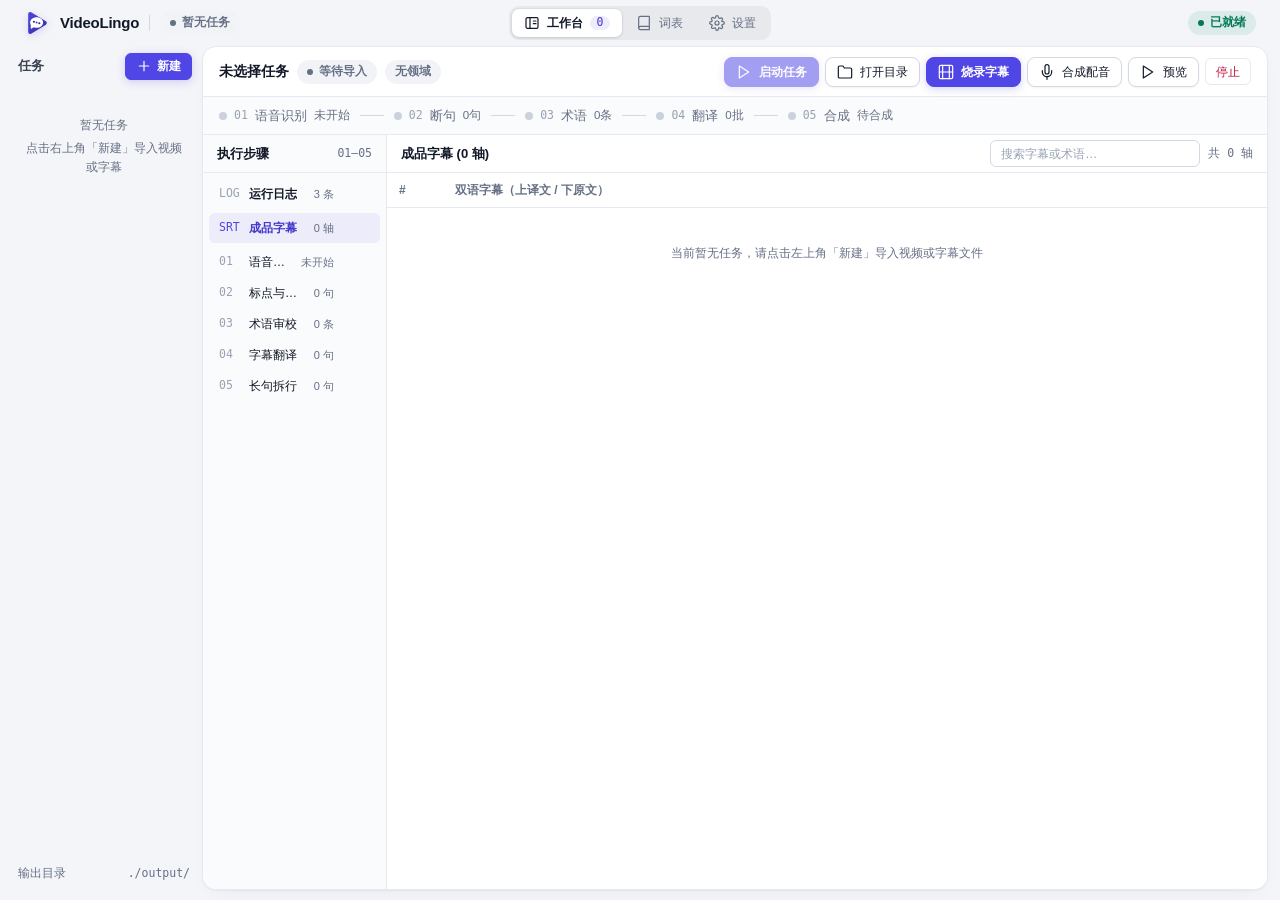
==== core/webui/index.html @ 7ea7d34d "feat(webui,subtitles,asr): simplify review/subtitle workbench, unify SRT pipeline, and set 50m VAD s" ====
<!doctype html>
<html lang="zh-CN" data-theme="light">
<head>
  <meta charset="utf-8">
  <meta name="viewport" content="width=device-width, initial-scale=1">
  <title>VideoLingo — 本地多任务字幕与配音后期工作台</title>
  <link rel="stylesheet" href="./base.css">
  <link rel="stylesheet" href="./workbench.css">
  <link rel="stylesheet" href="./views.css">
</head>
<body>
  <!-- =========================================================
       TOP STUDIO CHROME BAR (42px Edge-to-Edge)
       ========================================================= -->
  <header class="topbar">
    <div class="brand-cluster">
      <svg class="brand-logo" viewBox="0 0 28 28" fill="none" aria-hidden="true">
        <defs>
          <linearGradient id="vl-play-grad" x1="3" y1="3" x2="24" y2="25" gradientUnits="userSpaceOnUse">
            <stop offset="0%" stop-color="#4f46e5"/>
            <stop offset="100%" stop-color="#3730a3"/>
          </linearGradient>
        </defs>
        <!-- Video Play Prism (Repo Brand Silhouette) -->
        <path d="M4.5 5.6C4.5 3.95 6.32 2.94 7.72 3.81L23.58 13.61C24.91 14.43 24.91 16.37 23.58 17.19L7.72 26.99C6.32 27.86 4.5 26.85 4.5 25.2V5.6Z" transform="translate(0 -1.4)" fill="url(#vl-play-grad)"/>
        <!-- Lingo Speech Bubble Overlay -->
        <path d="M13.6 7.8C17.47 7.8 20.6 10.35 20.6 13.5C20.6 16.65 17.47 19.2 13.6 19.2C12.48 19.2 11.42 18.98 10.48 18.59L7.3 20.35V16.12C6.85 15.32 6.6 14.43 6.6 13.5C6.6 10.35 9.73 7.8 13.6 7.8Z" fill="#ffffff"/>
        <!-- Speech Dots -->
        <circle cx="10.7" cy="12.7" r="1.15" fill="#312e81"/>
        <circle cx="13.6" cy="13.5" r="1.15" fill="#4f46e5"/>
        <circle cx="16.5" cy="14.3" r="1.15" fill="#312e81"/>
      </svg>
      <span class="brand-name">VideoLingo</span>
      <span class="brand-divider"></span>
      <span class="status-pill" id="top-runner-badge">
        <span class="status-dot" style="color:var(--text-muted);"></span>
        <span>暂无任务</span>
      </span>
    </div>

    <nav class="segmented-track" aria-label="主工作区切换">
      <button type="button" class="seg-btn active" data-nav="workbench" id="tab-workbench">
        <svg class="icon" viewBox="0 0 24 24"><rect x="3" y="4" width="18" height="16" rx="2"/><path d="M9 4v16M14 9h4M14 13h4"/></svg>
        <span>工作台</span>
        <span class="seg-count" id="nav-task-count">0</span>
      </button>
      <button type="button" class="seg-btn" data-nav="glossary" id="tab-glossary">
        <svg class="icon" viewBox="0 0 24 24"><path d="M4 19.5A2.5 2.5 0 0 1 6.5 17H20"/><path d="M6.5 2H20v20H6.5A2.5 2.5 0 0 1 4 19.5v-15A2.5 2.5 0 0 1 6.5 2z"/></svg>
        <span>词表</span>
      </button>
      <button type="button" class="seg-btn" data-nav="settings" id="tab-settings">
        <svg class="icon" viewBox="0 0 24 24"><circle cx="12" cy="12" r="3"/><path d="M19.4 15a1.65 1.65 0 0 0 .33 1.82l.06.06a2 2 0 1 1-2.83 2.83l-.06-.06a1.65 1.65 0 0 0-1.82-.33 1.65 1.65 0 0 0-1 1.51V21a2 2 0 0 1-4 0v-.09A1.65 1.65 0 0 0 9 19.4a1.65 1.65 0 0 0-1.82.33l-.06-.06a2 2 0 1 1-2.83-2.83l.06-.06a1.65 1.65 0 0 0 .33-1.82 1.65 1.65 0 0 0-1.51-1H3a2 2 0 0 1 0-4h.09A1.65 1.65 0 0 0 4.6 9a1.65 1.65 0 0 0-.33-1.82l-.06-.06a2 2 0 1 1 2.83-2.83l.06.06a1.65 1.65 0 0 0 1.82.33H9a1.65 1.65 0 0 0 1-1.51V3a2 2 0 0 1 4 0v.09a1.65 1.65 0 0 0 1 1.51 1.65 1.65 0 0 0 1.82.33l.06-.06a2 2 0 1 1 2.83 2.83l-.06.06a1.65 1.65 0 0 0-.33 1.82V9a1.65 1.65 0 0 0 1.51 1H21a2 2 0 0 1 0 4h-.09a1.65 1.65 0 0 0-1.51 1z"/></svg>
        <span>设置</span>
      </button>
    </nav>

    <div class="topbar-actions">
      <span class="status-pill completed" id="autosave-indicator">
        <span class="status-dot"></span>
        <span>已就绪</span>
      </span>
    </div>
  </header>

  <!-- =========================================================
       VIEW 1: 任务工作台 (256px Left Rail + Edge-to-Edge Main Dock)
       ========================================================= -->
  <section id="view-workbench" class="studio-shell">

    <!-- 左侧常驻任务队列轨 -->
    <aside class="task-rail" aria-label="任务工作区队列">
      <div class="rail-header">
        <span class="rail-title">任务</span>
        <button type="button" class="primary xs" id="btn-toggle-new-task">
          <svg class="icon" viewBox="0 0 24 24"><path d="M12 5v14M5 12h14"/></svg>
          <span>新建</span>
        </button>
      </div>

      <div class="rail-list" id="task-rail-list"></div>

      <div class="rail-footer">
        <span>输出目录</span>
        <span class="mono">./output/</span>
      </div>
    </aside>

    <!-- 右侧一体化主控台画布 -->
    <div class="studio-main">

      <!-- ROW 1: 任务主命令工具栏 (Identity + Handoff Actions) -->
      <div class="task-command-bar">
        <div class="task-identity">
          <h1 class="task-heading" id="detail-task-title">未选择任务</h1>
          <span class="status-pill" id="detail-task-badge">
            <span class="status-dot"></span>
            <span>等待导入</span>
          </span>
          <span class="status-pill mono" id="detail-domain-pill">无领域</span>
        </div>

        <div class="toolbar-group">
          <button type="button" class="primary" id="btn-start-resume-task" title="启动新任务或从中断/暂停处继续执行">
            <svg class="icon" viewBox="0 0 24 24"><polygon points="5 3 19 12 5 21 5 3"/></svg>
            <span id="btn-start-resume-label">启动任务</span>
          </button>
          <button type="button" id="btn-open-task-dir" title="在访达/资源管理器中打开输出目录">
            <svg class="icon" viewBox="0 0 24 24"><path d="M22 19a2 2 0 0 1-2 2H4a2 2 0 0 1-2-2V5a2 2 0 0 1 2-2h5l2 3h9a2 2 0 0 1 2 2z"/></svg>
            <span>打开目录</span>
          </button>
          <button type="button" class="emerald" id="btn-burn-sub-video" title="压制双语字幕视频 output_sub.mp4">
            <svg class="icon" viewBox="0 0 24 24"><rect x="2" y="2" width="20" height="20" rx="2.18" ry="2.18"/><line x1="7" y1="2" x2="7" y2="22"/><line x1="17" y1="2" x2="17" y2="22"/><line x1="2" y1="12" x2="22" y2="12"/></svg>
            <span>烧录字幕</span>
          </button>
          <button type="button" id="btn-run-dubbing" title="生成配音视频 output_dub.mp4">
            <svg class="icon" viewBox="0 0 24 24"><path d="M12 1a3 3 0 0 0-3 3v8a3 3 0 0 0 6 0V4a3 3 0 0 0-3-3z"/><path d="M19 10v2a7 7 0 0 1-14 0v-2"/><line x1="12" y1="19" x2="12" y2="23"/></svg>
            <span>合成配音</span>
          </button>
          <button type="button" id="btn-preview-video-modal">
            <svg class="icon" viewBox="0 0 24 24"><polygon points="5 3 19 12 5 21 5 3"/></svg>
            <span>预览</span>
          </button>
          <button type="button" class="danger xs" id="btn-stop-task">停止</button>
        </div>
      </div>

      <!-- ROW 2: 五阶段流水线进度指示 -->
      <div class="pipeline-ribbon">
        <div class="pipeline-steps" role="list" aria-label="流水线五阶段进度">
          <div class="pipe-node" id="pill-stage-1" role="listitem">
            <span class="pipe-dot"></span>
            <span class="pipe-num">01</span>
            <span>语音识别</span>
            <span class="pipe-stat" id="pill-badge-1">未开始</span>
          </div>
          <span class="pipe-line" id="pipe-line-1"></span>
          <div class="pipe-node" id="pill-stage-2" role="listitem">
            <span class="pipe-dot"></span>
            <span class="pipe-num">02</span>
            <span>断句</span>
            <span class="pipe-stat" id="pill-badge-2">0句</span>
          </div>
          <span class="pipe-line" id="pipe-line-2"></span>
          <div class="pipe-node" id="pill-stage-3" role="listitem">
            <span class="pipe-dot"></span>
            <span class="pipe-num">03</span>
            <span>术语</span>
            <span class="pipe-stat" id="pill-badge-3">0条</span>
          </div>
          <span class="pipe-line" id="pipe-line-3"></span>
          <div class="pipe-node" id="pill-stage-4" role="listitem">
            <span class="pipe-dot"></span>
            <span class="pipe-num">04</span>
            <span>翻译</span>
            <span class="pipe-stat" id="pill-badge-4">0批</span>
          </div>
          <span class="pipe-line" id="pipe-line-4"></span>
          <div class="pipe-node" id="pill-stage-5" role="listitem">
            <span class="pipe-dot"></span>
            <span class="pipe-num">05</span>
            <span>合成</span>
            <span class="pipe-stat" id="pill-badge-5">待合成</span>
          </div>
        </div>
      </div>

      <!-- CENTER WORKSPACE BODY (常驻左树 + 右侧原地切换画布) -->
      <div class="workspace-body">
        <div class="timeline-split" id="workspace-mode-timeline">

          <!-- 左子栏 (248px): 常驻阶段与批次进度流 (唯一导航) -->
          <aside class="batch-sidebar">
            <div class="subpane-bar">
              <span class="subpane-title">执行步骤</span>
              <span class="field-key" id="batch-count-badge">01–05</span>
            </div>
            <div class="batch-tree" id="batch-tree-list"></div>
          </aside>

          <!-- 右侧详情槽 A: 双语字幕只读结果表 -->
          <div class="subtitle-stage" id="subtitle-detail-pane">
            <div class="subpane-bar">
              <div class="row" style="gap:8px;">
                <span class="subpane-title" id="active-batch-heading">成品字幕 (0 轴)</span>
                <span class="field-key" id="active-batch-tag"></span>
              </div>

              <div class="row" style="gap:8px;">
                <input id="subtitle-stream-search" type="text" placeholder="搜索字幕或术语…" style="inline-size:210px;">
                <span class="field-hint mono" id="stream-row-counter">共 0 轴</span>
                <button type="button" class="primary xs hidden" id="btn-save-utterances-and-continue" title="确认字幕并继续后续流程">继续任务 →</button>
              </div>
            </div>

            <div class="table-scroll">
              <table class="data-grid" aria-label="双语字幕列表">
                <thead id="structured-stream-thead">
                  <tr>
                    <th style="width:56px;">#</th>
                    <th>双语字幕（上译文 / 下原文）</th>
                  </tr>
                </thead>
                <tbody id="structured-stream-tbody"></tbody>
              </table>
            </div>
          </div>

          <!-- 右侧详情槽 B: Step 03 术语提取与消歧面板 (同级右侧切换，不隐藏左侧进度流) -->
          <section class="terms-workbench hidden" id="terms-review-panel">
            <div class="subpane-bar">
              <div class="row" style="gap:10px;">
                <span class="subpane-title">术语审校</span>
                <span class="field-hint mono" id="task-terms-counter">0 条</span>
              </div>
              <div class="row" style="gap:8px;">
                <input id="task-terms-search" type="text" placeholder="搜索术语…" style="inline-size:160px;">
                <button type="button" class="xs" id="btn-add-task-term">+ 新增</button>
                <button type="button" class="xs" id="btn-batch-fix-on">全选修正</button>
                <button type="button" class="xs" id="btn-batch-promote-on">全选入库</button>
                <button type="button" class="xs" id="btn-rerun-term-extract">重新提取</button>
                <button type="button" class="xs" id="btn-save-terms-only">保存</button>
                <button type="button" class="primary xs" id="btn-save-terms-and-continue">继续翻译 →</button>
              </div>
            </div>

            <div class="terms-context-strip">
              <label class="field">
                <span class="field-label">
                  <span>内容摘要</span>
                </span>
                <textarea id="terms-theme-input" rows="2" placeholder="提取术语后自动生成内容摘要，也可手动补充背景说明…"></textarea>
              </label>
            </div>

            <div class="table-scroll">
              <table class="data-grid" aria-label="任务专业术语审校表">
                <thead>
                  <tr>
                    <th style="width:18%;">原文</th>
                    <th style="width:16%;">译名</th>
                    <th style="width:34%;">术语别名</th>
                    <th style="width:22%;">备注</th>
                    <th style="width:108px; text-align:right;">操作</th>
                  </tr>
                </thead>
                <tbody id="task-terms-tbody"></tbody>
              </table>
            </div>
          </section>

          <!-- 右侧详情槽 C: 运行日志面板 (log/runtime.log，执行步骤第一个显示) -->
          <section class="console-dock hidden" id="console-dock">
            <div class="console-bar" id="console-bar-toggle-area">
              <div class="console-bar-left">
                <span class="subpane-title">
                  <svg class="icon" viewBox="0 0 24 24"><polyline points="4 17 10 11 4 5"/><line x1="12" y1="19" x2="20" y2="19"/></svg>
                  <span>运行日志</span>
                </span>
                <span class="field-key">runtime.log</span>
                <span class="console-preview" id="console-latest-preview">等待任务运行…</span>
              </div>
              <div class="row" style="gap:6px; flex-shrink:0;">
                <button type="button" class="xs" id="btn-filter-warn-log">仅看告警 (0)</button>
                <button type="button" class="xs" id="btn-copy-log">复制</button>
                <button type="button" class="ghost xs hidden" id="btn-toggle-console">收起</button>
              </div>
            </div>
            <div class="terminal-box" id="global-log-console"></div>
          </section>

          </div>
        </div>
      </div>

      <!-- 右侧详情槽 C: 运行日志面板 (与字幕/术语面板同级切换，执行步骤第一个显示) -->
    </div>
  </section>

  <!-- 新建任务弹窗 -->
  <dialog id="new-task-dialog" class="nt-dialog" closedby="any" aria-labelledby="new-task-modal-title">
    <header class="nt-head">
      <h2 class="nt-title" id="new-task-modal-title">新建任务</h2>
      <button type="button" class="ghost nt-close" id="btn-close-intake" title="关闭 (Esc)" aria-label="关闭">
        <svg class="icon" viewBox="0 0 24 24"><line x1="18" y1="6" x2="6" y2="18"/><line x1="6" y1="6" x2="18" y2="18"/></svg>
      </button>
    </header>

    <div class="nt-body">
      <section class="nt-field">
        <div class="nt-label-row">
          <label class="nt-label" for="input-source-path">媒体来源</label>
          <span class="nt-aside">可直接拖入文件</span>
        </div>
        <div class="nt-drop" id="upload-dropzone">
          <svg class="icon nt-drop-icon" viewBox="0 0 24 24"><path d="M21 15v4a2 2 0 0 1-2 2H5a2 2 0 0 1-2-2v-4"/><polyline points="17 8 12 3 7 8"/><line x1="12" y1="3" x2="12" y2="15"/></svg>
          <input id="input-source-path" type="text" autofocus value="" placeholder="粘贴本地路径或 YouTube 链接">
          <button type="button" class="nt-browse" id="btn-pick-local">浏览…</button>
        </div>
        <div class="nt-affix">
          <label class="nt-affix-label" for="input-sub-path">原文字幕</label>
          <input id="input-sub-path" type="text" placeholder="可选，已有 .srt 可跳过语音识别">
        </div>
      </section>

      <div class="nt-row-split">
        <section class="nt-field">
          <span class="nt-label">语言</span>
          <div class="nt-lang">
            <div class="nt-dropdown" id="nt-src-lang-dropdown">
              <input type="hidden" id="task-src-lang" value="en">
              <button type="button" class="nt-select-trigger" aria-haspopup="listbox" aria-expanded="false" aria-label="源语言">
                <span class="nt-select-value" id="nt-src-lang-label">English</span>
                <svg class="icon nt-select-chevron" viewBox="0 0 24 24" aria-hidden="true"><polyline points="6 9 12 15 18 9"/></svg>
              </button>
              <div class="nt-menu" role="listbox" aria-label="源语言">
                <div class="nt-menu-list">
                  <button type="button" class="nt-menu-item" role="option" data-value="auto" data-label="自动检测">
                    <span class="nt-item-main">自动检测</span>
                    <span class="nt-item-sub mono">auto</span>
                  </button>
                  <button type="button" class="nt-menu-item active" role="option" aria-selected="true" data-value="en" data-label="English">
                    <span class="nt-item-main">English</span>
                    <span class="nt-item-sub mono">en</span>
                  </button>
                  <button type="button" class="nt-menu-item" role="option" data-value="zh" data-label="简体中文">
                    <span class="nt-item-main">简体中文</span>
                    <span class="nt-item-sub mono">zh</span>
                  </button>
                  <button type="button" class="nt-menu-item" role="option" data-value="yue" data-label="粵語">
                    <span class="nt-item-main">粵語</span>
                    <span class="nt-item-sub mono">yue</span>
                  </button>
                  <button type="button" class="nt-menu-item" role="option" data-value="ja" data-label="日本語">
                    <span class="nt-item-main">日本語</span>
                    <span class="nt-item-sub mono">ja</span>
                  </button>
                  <button type="button" class="nt-menu-item" role="option" data-value="ko" data-label="한국어">
                    <span class="nt-item-main">한국어</span>
                    <span class="nt-item-sub mono">ko</span>
                  </button>
                  <button type="button" class="nt-menu-item" role="option" data-value="es" data-label="Español">
                    <span class="nt-item-main">Español</span>
                    <span class="nt-item-sub mono">es</span>
                  </button>
                  <button type="button" class="nt-menu-item" role="option" data-value="fr" data-label="Français">
                    <span class="nt-item-main">Français</span>
                    <span class="nt-item-sub mono">fr</span>
                  </button>
                  <button type="button" class="nt-menu-item" role="option" data-value="de" data-label="Deutsch">
                    <span class="nt-item-main">Deutsch</span>
                    <span class="nt-item-sub mono">de</span>
                  </button>
                  <button type="button" class="nt-menu-item" role="option" data-value="ru" data-label="Русский">
                    <span class="nt-item-main">Русский</span>
                    <span class="nt-item-sub mono">ru</span>
                  </button>
                </div>
              </div>
            </div>
            <svg class="icon nt-lang-arrow" viewBox="0 0 24 24" aria-hidden="true"><line x1="5" y1="12" x2="19" y2="12"/><polyline points="13 6 19 12 13 18"/></svg>
            <input id="task-tgt-lang" type="text" value="简体中文" placeholder="目标语言" aria-label="目标语言">
          </div>
        </section>

        <section class="nt-field">
          <div class="nt-label-row">
            <span class="nt-label">领域词表</span>
            <button type="button" class="nt-link" id="btn-open-glossary-center">管理词表 ↗</button>
          </div>
          <div class="nt-dropdown" id="nt-domain-dropdown">
            <input type="hidden" id="task-domain" value="destiny2">
            <button type="button" class="nt-select-trigger" aria-haspopup="listbox" aria-expanded="false" aria-label="领域词表">
              <span class="nt-select-value">
                <span class="mono" id="nt-domain-slug">destiny2</span>
                <span class="nt-select-badge" id="nt-domain-sub">命运2</span>
              </span>
              <svg class="icon nt-select-chevron" viewBox="0 0 24 24" aria-hidden="true"><polyline points="6 9 12 15 18 9"/></svg>
            </button>
            <div class="nt-menu" role="listbox" aria-label="领域词表">
              <div class="nt-menu-list" id="nt-domain-menu-list">
                <button type="button" class="nt-menu-item active" role="option" aria-selected="true" data-value="destiny2" data-sub="0 词">
                  <span class="nt-item-main mono">destiny2</span>
                  <span class="nt-item-sub">0 词</span>
                </button>
                <div class="nt-menu-sep" role="separator"></div>
                <button type="button" class="nt-menu-item" role="option" aria-selected="false" data-value="" data-sub="通用">
                  <span class="nt-item-main">不挂载词表</span>
                  <span class="nt-item-sub">通用</span>
                </button>
              </div>
            </div>
          </div>
        </section>
      </div>

      <section class="nt-field">
        <span class="nt-label">产出</span>
        <div class="nt-options" role="radiogroup" aria-label="产出范围">
          <label class="nt-option">
            <input type="radio" name="task-scope" value="subtitles" checked>
            <span class="nt-option-title">双语字幕</span>
            <span class="nt-option-desc">识别并翻译，输出 SRT 后停下</span>
          </label>
          <label class="nt-option">
            <input type="radio" name="task-scope" value="all">
            <span class="nt-option-title">完整成片</span>
            <span class="nt-option-desc">字幕、烧录与配音一次完成</span>
          </label>
          <label class="nt-option">
            <input type="radio" name="task-scope" value="transcribe">
            <span class="nt-option-title">仅原文字幕</span>
            <span class="nt-option-desc">只做语音识别与断句</span>
          </label>
          <label class="nt-option">
            <input type="radio" name="task-scope" value="dubbing">
            <span class="nt-option-title">仅配音</span>
            <span class="nt-option-desc">用已校对的译文 SRT 合成配音</span>
          </label>
        </div>
      </section>
    </div>

    <footer class="nt-foot">
      <label class="switch-label nt-toggle">
        <input type="checkbox" class="switch" id="task-pause-terms-chk" checked>
        <span>翻译前暂停，审校术语</span>
      </label>
      <div class="nt-actions">
        <button type="button" class="ghost nt-btn" id="btn-cancel-intake">取消</button>
        <button type="button" class="primary nt-btn" id="btn-create-task">创建任务</button>
      </div>
    </footer>
  </dialog>

  <!-- =========================================================
       VIEW 2: 领域词表中心 (Edge-to-Edge Split Studio Shell)
       ========================================================= -->
  <section id="view-glossary" class="glossary-shell hidden">

    <!-- 左栏：领域目录列表与新建/删除 -->
    <aside class="task-rail" aria-label="领域词表">
      <div class="rail-header">
        <span class="rail-title">领域词表</span>
      </div>

      <div class="rail-list" id="domain-list-box"></div>

      <div style="padding:12px 4px 8px; display:flex; flex-direction:column; gap:12px;">
        <label class="field">
          <span class="field-label"><span>新建领域</span></span>
          <input id="new-domain-input" type="text" class="mono" placeholder="例如：poe2 或 unreal5">
        </label>
        <div class="row" style="justify-content:space-between;">
          <button type="button" class="primary xs" id="btn-create-domain">+ 新建</button>
          <button type="button" class="danger xs" id="btn-delete-domain">删除</button>
        </div>
      </div>
    </aside>

    <!-- 右栏上下分栏：上 terms.csv 自定义表 + 下 dict.json 权威大词典检索 -->
    <div class="glossary-main">

      <!-- 上半屏：自定义术语表 terms.csv -->
      <section class="glossary-pane">
        <div class="subpane-bar">
          <div class="row">
            <strong id="glossary-active-title" style="font-size:var(--fs-sm); font-weight:600;">未选择领域 · 自定义术语</strong>
            <span class="field-key">terms.csv</span>
          </div>
          <div class="row">
            <input id="glossary-csv-search" type="text" placeholder="搜索术语…" style="inline-size:200px;">
            <button type="button" class="xs" id="btn-import-glossary">导入</button>
            <button type="button" class="xs" id="btn-add-domain-term">+ 新增</button>
            <button type="button" class="primary xs" id="btn-save-domain-csv">保存</button>
          </div>
        </div>

        <div class="table-scroll">
          <table class="data-grid">
            <thead>
              <tr>
                <th style="width:16%;">原文</th>
                <th style="width:15%;">译名</th>
                <th style="width:32%;">术语别名</th>
                <th style="width:27%;">备注</th>
                <th style="width:10%;">操作</th>
              </tr>
            </thead>
            <tbody id="domain-csv-tbody"></tbody>
          </table>
        </div>
      </section>

      <!-- 下半屏：权威大词典 dict.json 实时检索与一键转入 -->
      <section class="glossary-pane" style="border-block-end:none;">
        <div class="subpane-bar">
          <div class="row">
            <strong style="font-size:var(--fs-sm); font-weight:600;">内置词典</strong>
            <span class="field-key">dict.json</span>
            <span class="status-pill" id="dict-count-pill">
              <span class="status-dot"></span>
              <span>未挂载词典</span>
            </span>
          </div>
          <div class="row">
            <input id="dict-search-input" type="text" value="" placeholder="搜索词典…" style="inline-size:240px;">
            <button type="button" class="xs" id="btn-import-dict">导入词典</button>
          </div>
        </div>

        <div class="table-scroll">
          <table class="data-grid">
            <thead>
              <tr>
                <th style="width:32%;">原文</th>
                <th style="width:42%;">译名</th>
                <th style="width:26%;">操作</th>
              </tr>
            </thead>
            <tbody id="dict-search-tbody"></tbody>
          </table>
        </div>
      </section>

    </div>
  </section>

  <!-- =========================================================
       VIEW 3: 全局设置 (Left Category Rail + Flush Config Sections)
       ========================================================= -->
  <section id="view-settings" class="settings-shell hidden">

    <!-- 左侧配置分类快速定位栏 -->
    <aside class="settings-nav" aria-label="设置分类导航">
      <div class="rail-header">
        <span class="rail-title">设置</span>
      </div>
      <a href="#cfg-sec-llm" class="settings-nav-item active">
        <span>翻译模型</span>
      </a>
      <a href="#cfg-sec-asr" class="settings-nav-item">
        <span>语音识别</span>
      </a>
      <a href="#cfg-sec-ass" class="settings-nav-item">
        <span>字幕样式</span>
      </a>
      <a href="#cfg-sec-tts" class="settings-nav-item">
        <span>配音合成</span>
      </a>
      <a href="#cfg-sec-ytb" class="settings-nav-item">
        <span>下载与存储</span>
      </a>
      <div style="padding:12px 4px 8px; margin-block-start:auto;">
        <button type="button" class="danger xs" id="btn-reset-default-config" style="inline-size:100%;">恢复默认设置</button>
      </div>
    </aside>

    <!-- 右侧全量平铺配置画布 -->
    <div class="settings-canvas">

      <!-- SECTION 1: LLM 与翻译批处理参数 -->
      <section class="cfg-section" id="cfg-sec-llm">
        <div class="cfg-bar">
          <div class="cfg-title">
            <span>翻译模型</span>
          </div>
          <div class="row">
            <button type="button" class="xs" id="btn-fetch-models">获取模型列表</button>
            <button type="button" class="primary xs" id="btn-check-llm">测试连接</button>
            <span class="status-pill" id="llm-check-status">
              <span class="status-dot"></span>
              <span>未测试</span>
            </span>
          </div>
        </div>

        <div class="cfg-body">
          <div class="grid-4">
            <label class="field">
              <span class="field-label"><span>API Key</span><span class="field-key">api.key</span></span>
              <input type="password" class="mono" value="" placeholder="输入 API Key" data-cfg="api.key">
            </label>
            <label class="field">
              <span class="field-label"><span>接口地址</span><span class="field-key">api.base_url</span></span>
              <input type="text" class="mono" value="https://api.openlux.ai/v1" data-cfg="api.base_url">
            </label>
            <label class="field">
              <span class="field-label"><span>模型</span><span class="field-key">api.model</span></span>
              <input type="text" class="mono" list="llm-models-list" value="gpt-6-luna" data-cfg="api.model">
              <datalist id="llm-models-list">
                <option value="gpt-6-luna"></option>
                <option value="claude-sonnet-4-5"></option>
                <option value="gemini-2.5-pro"></option>
                <option value="deepseek-v3"></option>
              </datalist>
            </label>
            <label class="field">
              <span class="field-label"><span>并发数</span><span class="field-key">max_workers</span></span>
              <input type="number" class="mono" min="1" max="32" value="4" data-cfg="max_workers">
            </label>
          </div>

          <div class="grid-4">
            <label class="field">
              <span class="field-label"><span>目标语言</span><span class="field-key">target_language</span></span>
              <input type="text" value="简体中文" data-cfg="target_language">
            </label>
            <label class="field">
              <span class="field-label"><span>翻译风格</span><span class="field-key">translation_style</span></span>
              <input type="text" value="" placeholder="选填，如口语化、简短自然" data-cfg="translation_style">
            </label>
            <label class="field">
              <span class="field-label"><span>默认词表</span><span class="field-key">glossary_domain</span></span>
              <select data-cfg="glossary_domain">
                <option value="">不挂载</option>
                <option value="destiny2" selected>destiny2</option>
              </select>
            </label>
            <label class="field">
              <span class="field-label"><span>思考强度</span><span class="field-key">api.reasoning_effort</span></span>
              <select data-cfg="api.reasoning_effort">
                <option value="none" selected>关 (不思考)</option>
                <option value="low">低 (Low)</option>
                <option value="medium">中 (Medium)</option>
                <option value="high">高 (High)</option>
              </select>
            </label>
          </div>

          <div class="grid-4">
            <label class="toggle-tile">
              <span>
                <strong>二次润色</strong>
                <div class="field-hint">初译后再润色一遍，提升流畅度</div>
              </span>
              <input type="checkbox" class="switch" role="switch" data-cfg="reflect_translate">
            </label>
            <label class="toggle-tile">
              <span>
                <strong>JSON 输出</strong>
                <div class="field-hint">模型支持结构化输出时开启</div>
              </span>
              <input type="checkbox" class="switch" role="switch" data-cfg="api.llm_support_json">
            </label>
            <label class="toggle-tile">
              <span>
                <strong>翻译前审校术语</strong>
                <div class="field-hint">提取术语后先人工确认再翻译</div>
              </span>
              <input type="checkbox" class="switch" role="switch" checked data-cfg="pause_before_translate">
            </label>
            <label class="toggle-tile">
              <span>
                <strong>合成前校对字幕</strong>
                <div class="field-hint">生成字幕后先暂停，校对完再合成</div>
              </span>
              <input type="checkbox" class="switch" role="switch" checked data-cfg="pause_after_translate">
            </label>
          </div>
        </div>
      </section>

      <!-- SECTION 2: 语音识别与人声分离 -->
      <section class="cfg-section" id="cfg-sec-asr">
        <div class="cfg-bar">
          <div class="cfg-title">
            <span>语音识别</span>
          </div>
        </div>

        <div class="cfg-body">
          <div class="grid-4">
            <label class="field">
              <span class="field-label"><span>源语言</span><span class="field-key">whisper.language</span></span>
              <select data-cfg="whisper.language">
                <option value="auto">自动检测</option>
                <option value="en" selected>English</option>
                <option value="zh">简体中文</option>
                <option value="yue">粵語</option>
                <option value="ja">日本語</option>
                <option value="ko">한국어</option>
                <option value="es">Español</option>
                <option value="fr">Français</option>
                <option value="de">Deutsch</option>
                <option value="ru">Русский</option>
              </select>
            </label>

            <label class="field">
              <span class="field-label"><span>识别服务</span><span class="field-key">whisper.runtime</span></span>
              <select id="cfg-asr-runtime" data-cfg="whisper.runtime">
                <option value="local" selected>本地推理 (Qwen3-ASR / WhisperX)</option>
                <option value="mimo">小米 MiMo ASR</option>
                <option value="mai">微软 MAI-Transcribe-2</option>
                <option value="deepgram">Deepgram Nova-3</option>
                <option value="elevenlabs">ElevenLabs Scribe</option>
                <option value="assembly">AssemblyAI Universal</option>
                <option value="zero">Gladia Whisper Zero</option>
                <option value="replicate_parakeet">Replicate Parakeet</option>
                <option value="replicate_whisper">Replicate WhisperX</option>
              </select>
            </label>

            <label class="toggle-tile">
              <span>
                <strong>人声分离</strong>
                <div class="field-hint">过滤嘈杂背景音乐，提取人声</div>
              </span>
              <input type="checkbox" class="switch" role="switch" data-cfg="demucs">
            </label>

            <label class="field">
              <span class="field-label"><span>分离模型</span><span class="field-key">vocal_separation_model</span></span>
              <select data-cfg="vocal_separation_model">
                <option value="scnet" selected>scnet（默认）</option>
                <option value="htdemucs">htdemucs</option>
                <option value="mdx">mdx</option>
                <option value="mel_band_roformer">mel_band_roformer（高保真）</option>
              </select>
            </label>
          </div>

          <div class="engine-subbox" id="asr-engine-panels">
            <div data-asr-panel="local" class="grid-4">
              <label class="field">
                <span class="field-label"><span>识别引擎</span><span class="field-key">whisper.backend</span></span>
                <select id="cfg-local-backend" data-cfg="whisper.backend">
                  <option value="qwen" selected>Qwen3-ASR + ForcedAligner</option>
                  <option value="whisperx">WhisperX</option>
                </select>
              </label>
              <label class="field">
                <span class="field-label"><span>模型规格</span><span class="field-key">whisper.qwen_model</span></span>
                <select data-cfg="whisper.qwen_model">
                  <option value="1.7b" selected>1.7B（推荐）</option>
                  <option value="0.6b">0.6B（轻量）</option>
                </select>
              </label>
              <label class="field">
                <span class="field-label"><span>加速后端</span><span class="field-key">whisper.qwen_engine</span></span>
                <select data-cfg="whisper.qwen_engine">
                  <option value="auto" selected>自动 (Apple Silicon 优先 MLX)</option>
                  <option value="mlx">MLX</option>
                  <option value="transformers">Transformers</option>
                </select>
              </label>
              <label class="field">
                <span class="field-label"><span>WhisperX 模型</span><span class="field-key">whisper.model</span></span>
                <select data-cfg="whisper.model">
                  <option value="large-v3" selected>large-v3</option>
                </select>
              </label>
            </div>

            <div data-asr-panel="mimo" class="grid-3 hidden">
              <label class="field">
                <span class="field-label"><span>MiMo API Key</span><span class="field-key">whisper.mimo_api_key</span></span>
                <input type="password" placeholder="输入小米 MiMo API Key" data-cfg="whisper.mimo_api_key">
              </label>
              <label class="field">
                <span class="field-label"><span>MiMo 模型名称</span><span class="field-key">whisper.mimo_model</span></span>
                <input type="text" value="mimo-v2.5-asr" placeholder="如 mimo-v2.5-asr" data-cfg="whisper.mimo_model">
              </label>
              <label class="field">
                <span class="field-label"><span>对齐加速后端</span><span class="field-key">whisper.qwen_engine</span></span>
                <select data-cfg="whisper.qwen_engine">
                  <option value="auto" selected>自动 (Apple Silicon 优先 MLX)</option>
                  <option value="mlx">MLX</option>
                  <option value="transformers">Transformers</option>
                </select>
              </label>
            </div>

            <div data-asr-panel="mai" class="grid-4 hidden">
              <label class="field">
                <span class="field-label"><span>服务接入方</span><span class="field-key">whisper.mai_provider</span></span>
                <select data-cfg="whisper.mai_provider">
                  <option value="azure" selected>微软 Azure Speech</option>
                  <option value="openrouter">OpenRouter</option>
                </select>
              </label>
              <label class="field">
                <span class="field-label"><span>Azure API Key</span><span class="field-key">whisper.mai_api_key</span></span>
                <input type="password" placeholder="输入 Azure Speech Key" data-cfg="whisper.mai_api_key">
              </label>
              <label class="field">
                <span class="field-label"><span>服务区域</span><span class="field-key">whisper.mai_region</span></span>
                <div class="row" style="flex-wrap:nowrap;">
                  <input type="text" placeholder="如 eastus，留空自动探测" data-cfg="whisper.mai_region">
                  <button type="button" class="xs" id="btn-detect-mai-region">探测</button>
                </div>
              </label>
              <label class="field">
                <span class="field-label"><span>OpenRouter Key</span><span class="field-key">whisper.mai_openrouter_api_key</span></span>
                <input type="password" placeholder="使用 OpenRouter 时填写" data-cfg="whisper.mai_openrouter_api_key">
              </label>
            </div>

            <div data-asr-panel="deepgram" class="grid-2 hidden">
              <label class="field">
                <span class="field-label"><span>Deepgram API Key</span><span class="field-key">whisper.deepgram_api_key</span></span>
                <input type="password" placeholder="输入 Deepgram Key" data-cfg="whisper.deepgram_api_key">
              </label>
              <label class="field">
                <span class="field-label"><span>Deepgram 模型</span><span class="field-key">whisper.deepgram_model</span></span>
                <input type="text" value="nova-3" data-cfg="whisper.deepgram_model">
              </label>
            </div>

            <div data-asr-panel="elevenlabs" class="grid-2 hidden">
              <label class="field">
                <span class="field-label"><span>ElevenLabs API Key</span><span class="field-key">whisper.elevenlabs_api_key</span></span>
                <input type="password" placeholder="输入 ElevenLabs Key" data-cfg="whisper.elevenlabs_api_key">
              </label>
            </div>

            <div data-asr-panel="assembly" class="grid-3 hidden">
              <label class="field">
                <span class="field-label"><span>AssemblyAI API Key</span><span class="field-key">whisper.assembly_api_key</span></span>
                <input type="password" placeholder="输入 AssemblyAI Key" data-cfg="whisper.assembly_api_key">
              </label>
              <label class="field">
                <span class="field-label"><span>AssemblyAI 语种</span><span class="field-key">whisper.assemblyai_lang</span></span>
                <input type="text" value="en" data-cfg="whisper.assemblyai_lang">
              </label>
              <label class="field">
                <span class="field-label"><span>AssemblyAI 模型</span><span class="field-key">whisper.assemblyai_model</span></span>
                <input type="text" value="universal" data-cfg="whisper.assemblyai_model">
              </label>
            </div>

            <div data-asr-panel="zero" class="grid-2 hidden">
              <label class="field">
                <span class="field-label"><span>Gladia Whisper Zero Key</span><span class="field-key">whisper.whisperzero_api_key</span></span>
                <input type="password" placeholder="输入 Gladia Whisper Zero Key" data-cfg="whisper.whisperzero_api_key">
              </label>
            </div>

            <div data-asr-panel="replicate" class="grid-2 hidden">
              <label class="field">
                <span class="field-label"><span>Replicate API Token</span><span class="field-key">whisper.replicate_api_key</span></span>
                <input type="password" placeholder="r8_..." data-cfg="whisper.replicate_api_key">
              </label>
            </div>
          </div>
        </div>
      </section>
      <!-- SECTION 3: 字幕切分、烧录与完整 ASS 样式实时预览 -->
      <section class="cfg-section" id="cfg-sec-ass">
        <div class="cfg-bar">
          <div class="cfg-title">
            <span>字幕样式</span>
          </div>
          <button type="button" class="xs" id="btn-reset-ass-style">恢复默认样式</button>
        </div>

        <div class="cfg-body">
          <div style="display:grid; grid-template-columns: 1.32fr 1fr; gap:20px; align-items:start;">
            <div style="display:flex; flex-direction:column; gap:16px;">
              <div class="grid-3">
                <label class="toggle-tile">
                  <span>
                    <strong>烧录硬字幕</strong>
                    <div class="field-hint">将字幕压制到画面中</div>
                  </span>
                  <input type="checkbox" class="switch" role="switch" checked data-cfg="burn_subtitles">
                </label>
                <label class="toggle-tile">
                  <span>
                    <strong>GPU 硬件加速</strong>
                    <div class="field-hint">使用显卡加速压制</div>
                  </span>
                  <input type="checkbox" class="switch" role="switch" checked data-cfg="ffmpeg_gpu">
                </label>
                <label class="field">
                  <span class="field-label"><span>单行字数上限</span><span class="field-key">max_length</span></span>
                  <input type="number" class="mono" value="75" data-cfg="subtitle.max_length">
                </label>
              </div>

              <div class="grid-3">
                <label class="field">
                  <span class="field-label"><span>译文折算倍率</span><span class="field-key">target_multiplier</span></span>
                  <input type="number" class="mono" step="0.05" value="1.3" data-cfg="subtitle.target_multiplier">
                </label>
                <label class="field">
                  <span class="field-label"><span>字幕视频显示</span><span class="field-key">sub_video_subtitles</span></span>
                  <select id="ass-burn-mode" data-cfg="subtitle.sub_video_subtitles">
                    <option value="bilingual">双语上下同屏</option>
                    <option value="translation" selected>仅译文</option>
                    <option value="source">仅原文</option>
                  </select>
                </label>
                <label class="field">
                  <span class="field-label"><span>配音视频显示</span><span class="field-key">dub_video_subtitles</span></span>
                  <select data-cfg="subtitle.dub_video_subtitles">
                    <option value="translation" selected>仅译文</option>
                    <option value="bilingual">双语上下同屏</option>
                    <option value="source">仅原文</option>
                  </select>
                </label>
              </div>

              <div class="engine-subbox">
                <div style="font-weight:600; font-size:var(--fs-xs); margin-block-end:12px; color:var(--brand-bright);">译文样式</div>
                <div class="grid-4">
                  <label class="field">
                    <span class="field-label"><span>字体</span><span class="field-key">font_name</span></span>
                    <input type="text" id="ass-tr-font" value="抖音美好体" placeholder="系统默认" data-cfg="subtitle.style.translation.font_name">
                  </label>
                  <label class="field">
                    <span class="field-label"><span>字号</span><span class="field-key">font_size</span></span>
                    <input type="number" class="mono" id="ass-tr-size" value="17" data-cfg="subtitle.style.translation.font_size">
                  </label>
                  <label class="field">
                    <span class="field-label"><span>字体颜色</span><span class="field-key">font_color</span></span>
                    <div class="color-field">
                      <input type="color" id="ass-tr-color-picker" class="color-swatch" value="#ffff00">
                      <input type="text" id="ass-tr-color" class="mono" value="&H00FFFF" data-cfg="subtitle.style.translation.font_color">
                    </div>
                  </label>
                  <label class="field">
                    <span class="field-label"><span>描边颜色</span><span class="field-key">outline_color</span></span>
                    <input type="text" id="ass-tr-outline-color" class="mono" value="#000000" data-cfg="subtitle.style.translation.outline_color">
                  </label>
                </div>
                <div class="grid-3" style="margin-block-start:12px;">
                  <label class="field">
                    <span class="field-label"><span>描边宽度</span><span class="field-key">outline_width</span></span>
                    <input type="number" class="mono" step="0.5" id="ass-tr-outline-w" value="1.5" data-cfg="subtitle.style.translation.outline_width">
                  </label>
                  <label class="field">
                    <span class="field-label"><span>背景色</span><span class="field-key">back_color</span></span>
                    <input type="text" class="mono" value="&H33000000" data-cfg="subtitle.style.translation.back_color">
                  </label>
                  <label class="field">
                    <span class="field-label"><span>底部边距</span><span class="field-key">margin_v</span></span>
                    <input type="number" class="mono" id="ass-tr-margin" value="5" data-cfg="subtitle.style.translation.margin_v">
                  </label>
                </div>
              </div>

              <div class="engine-subbox">
                <div style="font-weight:600; font-size:var(--fs-xs); margin-block-end:12px; color:var(--text-secondary);">原文样式</div>
                <div class="grid-4">
                  <label class="field">
                    <span class="field-label"><span>字体</span><span class="field-key">font_name</span></span>
                    <input type="text" id="ass-src-font" value="" placeholder="系统默认" data-cfg="subtitle.style.source.font_name">
                  </label>
                  <label class="field">
                    <span class="field-label"><span>字号</span><span class="field-key">font_size</span></span>
                    <input type="number" class="mono" id="ass-src-size" value="14" data-cfg="subtitle.style.source.font_size">
                  </label>
                  <label class="field">
                    <span class="field-label"><span>字体颜色</span><span class="field-key">font_color</span></span>
                    <div class="color-field">
                      <input type="color" id="ass-src-color-picker" class="color-swatch" value="#ffffff">
                      <input type="text" id="ass-src-color" class="mono" value="#FFFFFF" data-cfg="subtitle.style.source.font_color">
                    </div>
                  </label>
                  <label class="field">
                    <span class="field-label"><span>描边颜色</span><span class="field-key">outline_color</span></span>
                    <input type="text" id="ass-src-outline-color" class="mono" value="#000000" data-cfg="subtitle.style.source.outline_color">
                  </label>
                </div>
              </div>
            </div>

            <!-- 右侧：16:9 实时 ASS 字幕渲染监视画布 -->
            <div>
              <div class="field-label" style="margin-block-end:8px;">
                <span>实时预览</span>
              </div>
              <div class="ass-monitor" id="ass-live-stage">
                <div class="ass-safe-frame"></div>
                <div class="ass-hud-top">
                  <span class="ass-hud-tag">1920×1080</span>
                  <span class="ass-hud-tag">00:01:14</span>
                </div>
                <div class="ass-caption-stack" id="ass-preview-box" style="margin-block-end: 18px;">
                  <div id="ass-preview-tr" style="color:#ffff00; font-size:21px; font-weight:700; text-shadow: 0 0 4px #000, 1px 1px 2px #000;">
                    示例译文字幕样式预览，可实时调整字号、颜色与边距
                  </div>
                  <div id="ass-preview-src" style="color:#ffffff; font-size:16px; text-shadow: 0 0 3px #000, 1px 1px 2px #000;">
                    Sample bilingual subtitle style preview for live adjustment.
                  </div>
                </div>
              </div>
            </div>
          </div>
        </div>
      </section>

      <!-- SECTION 4: 配音渠道与语速对齐参数 -->
      <section class="cfg-section" id="cfg-sec-tts">
        <div class="cfg-bar">
          <div class="cfg-title">
            <span>配音合成</span>
          </div>
        </div>

        <div class="cfg-body">
          <div class="grid-4">
            <label class="field">
              <span class="field-label"><span>配音服务</span><span class="field-key">tts_method</span></span>
              <select id="cfg-tts-method" data-cfg="tts_method">
                <option value="fish_audio" selected>Fish Audio（克隆 / 预设）</option>
                <option value="sf_fish_tts">SiliconFlow FishTTS</option>
                <option value="sf_cosyvoice2">SiliconFlow CosyVoice2</option>
                <option value="openai_tts">OpenAI 兼容接口</option>
                <option value="edge_tts">微软 Edge TTS（免费）</option>
              </select>
            </label>
            <label class="field">
              <span class="field-label"><span>语速范围（最小 / 常规 / 最大）</span><span class="field-key">speed_factor</span></span>
              <div class="row" style="flex-wrap:nowrap;">
                <input type="number" class="mono" step="0.05" value="1.0" title="最小语速" data-cfg="speed_factor.min">
                <input type="number" class="mono" step="0.05" value="1.15" title="常规加速上限" data-cfg="speed_factor.accept">
                <input type="number" class="mono" step="0.05" value="1.28" title="最大加速上限" data-cfg="speed_factor.max">
              </div>
            </label>
            <label class="field">
              <span class="field-label"><span>最短片段时长 (s)</span><span class="field-key">min_subtitle_duration</span></span>
              <input type="number" class="mono" step="0.1" value="1.8" data-cfg="min_subtitle_duration">
            </label>
            <label class="field">
              <span class="field-label"><span>对齐容差 (s)</span><span class="field-key">tolerance</span></span>
              <input type="number" class="mono" step="0.1" value="1.2" data-cfg="tolerance">
            </label>
          </div>

          <div class="engine-subbox" id="tts-engine-panels">
            <div data-tts-panel="fish_audio" class="grid-4">
              <label class="field">
                <span class="field-label"><span>API Key</span><span class="field-key">fish_audio.api_key</span></span>
                <input type="password" class="mono" value="" placeholder="输入 Fish Audio Key" data-cfg="fish_audio.api_key">
              </label>
              <label class="field">
                <span class="field-label"><span>配音模式</span><span class="field-key">fish_audio.mode</span></span>
                <select data-cfg="fish_audio.mode">
                  <option value="clone" selected>自动克隆原视频人声</option>
                  <option value="preset">使用预设音色</option>
                </select>
              </label>
              <label class="field">
                <span class="field-label"><span>合成模型</span><span class="field-key">fish_audio.model</span></span>
                <select data-cfg="fish_audio.model">
                  <option value="s2.1-pro" selected>s2.1-pro（推荐）</option>
                  <option value="s2-pro">s2-pro</option>
                  <option value="s1">s1</option>
                </select>
              </label>
              <label class="field">
                <span class="field-label"><span>音色 ID</span><span class="field-key">fish_audio.voice_id</span></span>
                <input type="text" class="mono" value="74c6aba5cbf94a15bbdc547ffce5cb38" data-cfg="fish_audio.voice_id">
              </label>
            </div>

            <div data-tts-panel="sf_fish_tts" class="grid-4 hidden">
              <label class="field">
                <span class="field-label"><span>API Key</span><span class="field-key">sf_fish_tts.api_key</span></span>
                <input type="password" placeholder="sk-..." data-cfg="sf_fish_tts.api_key">
              </label>
              <label class="field">
                <span class="field-label"><span>音色模式</span><span class="field-key">sf_fish_tts.mode</span></span>
                <select data-cfg="sf_fish_tts.mode">
                  <option value="preset" selected>预设音色</option>
                  <option value="custom">上传音频克隆</option>
                  <option value="dynamic">逐句动态克隆</option>
                </select>
              </label>
              <label class="field">
                <span class="field-label"><span>预设角色</span><span class="field-key">sf_fish_tts.voice</span></span>
                <input type="text" value="anna" data-cfg="sf_fish_tts.voice">
              </label>
              <label class="field">
                <span class="field-label"><span>音色 ID</span><span class="field-key">sf_fish_tts.voice_id</span></span>
                <input type="text" placeholder="选填" data-cfg="sf_fish_tts.voice_id">
              </label>
            </div>

            <div data-tts-panel="sf_cosyvoice2" class="grid-2 hidden">
              <label class="field">
                <span class="field-label"><span>API Key</span><span class="field-key">sf_cosyvoice2.api_key</span></span>
                <input type="password" placeholder="sk-..." data-cfg="sf_cosyvoice2.api_key">
              </label>
            </div>

            <div data-tts-panel="openai_tts" class="grid-4 hidden">
              <label class="field">
                <span class="field-label"><span>API Key</span><span class="field-key">openai_tts.api_key</span></span>
                <input type="password" placeholder="sk-..." data-cfg="openai_tts.api_key">
              </label>
              <label class="field">
                <span class="field-label"><span>接口地址</span><span class="field-key">openai_tts.base_url</span></span>
                <input type="text" class="mono" value="https://api.openlux.ai/v1" data-cfg="openai_tts.base_url">
              </label>
              <label class="field">
                <span class="field-label"><span>模型</span><span class="field-key">openai_tts.model</span></span>
                <input type="text" class="mono" value="gpt-4o-mini-tts" data-cfg="openai_tts.model">
              </label>
              <label class="field">
                <span class="field-label"><span>音色</span><span class="field-key">openai_tts.voice</span></span>
                <select data-cfg="openai_tts.voice">
                  <option value="alloy" selected>alloy</option>
                  <option value="echo">echo</option>
                  <option value="fable">fable</option>
                  <option value="onyx">onyx</option>
                  <option value="nova">nova</option>
                  <option value="shimmer">shimmer</option>
                </select>
              </label>
            </div>

            <div data-tts-panel="edge_tts" class="grid-2 hidden">
              <label class="field">
                <span class="field-label"><span>语音角色</span><span class="field-key">edge_tts.voice</span></span>
                <input type="text" class="mono" value="zh-CN-XiaoxiaoNeural" data-cfg="edge_tts.voice">
              </label>
            </div>
          </div>
        </div>
      </section>

      <!-- SECTION 5: 下载与存储 -->
      <section class="cfg-section" id="cfg-sec-ytb">
        <div class="cfg-bar">
          <div class="cfg-title">
            <span>下载与存储</span>
          </div>
        </div>

        <div class="cfg-body">
          <div class="grid-3">
            <label class="field">
              <span class="field-label"><span>下载画质</span><span class="field-key">ytb_resolution</span></span>
              <select data-cfg="ytb_resolution">
                <option value="1080" selected>1080p</option>
                <option value="best">最高画质</option>
                <option value="360">360p</option>
              </select>
            </label>
            <label class="field">
              <span class="field-label"><span>Cookies 路径</span><span class="field-key">youtube.cookies_path</span></span>
              <input type="text" class="mono" placeholder="选填，/Users/.../cookies.txt" data-cfg="youtube.cookies_path">
            </label>
            <label class="field">
              <span class="field-label"><span>网络代理</span><span class="field-key">youtube.proxy</span></span>
              <input type="text" class="mono" placeholder="选填，http://127.0.0.1:7890" data-cfg="youtube.proxy">
            </label>
          </div>

          <div class="grid-3">
            <label class="field">
              <span class="field-label"><span>音频采样率</span><span class="field-key">audio.raw_sample_rate</span></span>
              <select data-cfg="audio.raw_sample_rate">
                <option value="44100" selected>44100 Hz（推荐）</option>
                <option value="32000">32000 Hz</option>
                <option value="16000">16000 Hz</option>
              </select>
            </label>
            <label class="field">
              <span class="field-label"><span>音频码率</span><span class="field-key">audio.raw_bitrate</span></span>
              <select data-cfg="audio.raw_bitrate">
                <option value="192k" selected>192k</option>
                <option value="128k">128k</option>
                <option value="96k">96k</option>
              </select>
            </label>
            <label class="field">
              <span class="field-label"><span>模型缓存目录</span><span class="field-key">model_dir</span></span>
              <input type="text" class="mono" value="./_model_cache" data-cfg="model_dir">
            </label>
          </div>
        </div>
      </section>

    </div>
  </section>

  <!-- 视频预览弹窗 -->
  <dialog id="video-preview-dialog" closedby="any" aria-labelledby="preview-dialog-title">
    <div class="cfg-bar">
      <div class="cfg-title">
        <span id="preview-dialog-title">视频预览</span>
      </div>
      <button type="button" class="xs" id="btn-close-preview-modal">关闭</button>
    </div>
    <div class="cfg-body" id="video-preview-body">
      <div class="ass-monitor" style="aspect-ratio:16/9;">
        <div class="ass-safe-frame"></div>
        <div class="ass-hud-top">
          <span class="ass-hud-tag" id="preview-video-tag">未生成视频</span>
          <span class="ass-hud-tag">1920×1080</span>
        </div>
        <div class="ass-caption-stack" style="margin-block-end:22px;">
          <div id="preview-modal-status" style="color:#cbd5e1; font-size:14px;">
            当前任务尚未生成成片视频（output_sub.mp4 / output_dub.mp4）
          </div>
        </div>
      </div>
    </div>
  </dialog>
  <script src="./data.js"></script>
  <script src="./app.js"></script>
</body>
</html>
---- core/webui/base.css ----
:root {
      color-scheme: light;
      --bg-app: #f4f5f8;
      --bg-sidebar: #fafbfc;
      --bg-pane: #ffffff;
      --bg-elevated: #ffffff;
      --bg-subtle: #f1f3f7;
      --bg-input: #ffffff;
      --bg-hover: rgba(15, 23, 42, 0.045);
      --bg-active: rgba(79, 70, 229, 0.08);
      --border: #e6e9ef;
      --border-strong: #d3d8e1;
      --border-focus: #4f46e5;
      --text-primary: #111827;
      --text-secondary: #374151;
      --text-muted: #667085;
      --brand: #4f46e5;
      --brand-bright: #4338ca;
      --brand-soft: rgba(79, 70, 229, 0.1);
      --brand-border: rgba(79, 70, 229, 0.24);
      --amber: #b45309;
      --amber-soft: rgba(217, 119, 6, 0.11);
      --amber-border: rgba(217, 119, 6, 0.26);
      --emerald: #059669;
      --emerald-bright: #047857;
      --emerald-soft: rgba(5, 150, 105, 0.1);
      --emerald-border: rgba(5, 150, 105, 0.24);
      --rose: #e11d48;
      --rose-bright: #be123c;
      --rose-soft: rgba(225, 29, 72, 0.08);
      --rose-border: rgba(225, 29, 72, 0.24);
      --violet: #7e22ce;
      --violet-bright: #6b21a8;
      --violet-soft: rgba(126, 34, 206, 0.08);
      --radius-xs: 6px;
      --radius-sm: 8px;
      --radius-md: 12px;
      --radius-lg: 16px;
      --shadow-btn: 0 1px 2px rgba(15, 23, 42, 0.05);
      --shadow-btn-hover: 0 2px 6px rgba(15, 23, 42, 0.08);
      --shadow-primary: 0 2px 8px rgba(79, 70, 229, 0.24);
      --shadow-sheet: 0 1px 2px rgba(15, 23, 42, 0.04), 0 8px 24px -12px rgba(15, 23, 42, 0.08);
      --shadow-modal: 0 24px 64px rgba(15, 23, 42, 0.18), 0 6px 16px rgba(15, 23, 42, 0.06);
      --font-sans: -apple-system, BlinkMacSystemFont, "SF Pro Text", "Inter", "PingFang SC", "Hiragino Sans GB", "Microsoft YaHei", sans-serif;
      --font-mono: "JetBrains Mono", "SF Mono", "Cascadia Code", Menlo, Consolas, monospace;
      --fs-2xs: 11.5px;
      --fs-xs: 12px;
      --fs-sm: 13px;
      --fs-base: 13.5px;
      --fs-md: 14px;
      --fs-lg: 15px;
      --h-topbar: 46px;
      --h-railbar: 40px;
      --h-subbar: 38px;
      --h-control: 32px;
      --w-rail: 236px;
      --ease: cubic-bezier(0.22, 1, 0.36, 1);
    }

    *, *::before, *::after {
      box-sizing: border-box;
      margin: 0;
      padding: 0;
    }

    html, body {
      block-size: 100%;
      overflow: hidden;
      background: var(--bg-app);
      color: var(--text-primary);
      font-family: var(--font-sans);
      font-size: var(--fs-base);
      font-weight: 400;
      line-height: 1.5;
      -webkit-font-smoothing: antialiased;
    }

    body {
      display: grid;
      grid-template-rows: var(--h-topbar) 1fr;
    }

    .mono {
      font-family: var(--font-mono);
      font-weight: 500;
      font-variant-numeric: tabular-nums;
    }

    .hidden {
      display: none !important;
    }

    ::-webkit-scrollbar {
      width: 8px;
      height: 8px;
    }
    ::-webkit-scrollbar-track {
      background: transparent;
    }
    ::-webkit-scrollbar-thumb {
      background: rgba(100, 116, 139, 0.22);
      border-radius: 999px;
      border: 2px solid transparent;
      background-clip: content-box;
    }
    ::-webkit-scrollbar-thumb:hover {
      background: rgba(100, 116, 139, 0.4);
      background-clip: content-box;
      border: 2px solid transparent;
    }

    .icon {
      inline-size: 16px;
      block-size: 16px;
      stroke: currentColor;
      stroke-width: 1.8;
      fill: none;
      stroke-linecap: round;
      stroke-linejoin: round;
      flex-shrink: 0;
    }

    /* =========================================================
       BUTTONS
       ========================================================= */
    button, .btn {
      appearance: none;
      border: 1px solid var(--border-strong);
      background: var(--bg-elevated);
      color: var(--text-primary);
      font: inherit;
      font-size: var(--fs-sm);
      font-weight: 500;
      line-height: 1;
      block-size: var(--h-control);
      padding: 0 14px;
      border-radius: var(--radius-sm);
      box-shadow: var(--shadow-btn);
      display: inline-flex;
      align-items: center;
      justify-content: center;
      gap: 7px;
      cursor: pointer;
      user-select: none;
      white-space: nowrap;
      transition: background 140ms ease, border-color 140ms ease, color 140ms ease, box-shadow 140ms ease, transform 140ms var(--ease);
    }

    button:hover {
      background: var(--bg-sidebar);
      border-color: #b8c0cc;
      box-shadow: var(--shadow-btn-hover);
    }

    button:active {
      background: var(--bg-subtle);
      transform: translateY(0.5px);
    }

    button:disabled {
      opacity: 0.52;
      cursor: not-allowed;
      pointer-events: none;
    }

    button:focus-visible, input:focus-visible, select:focus-visible {
      outline: 2px solid var(--border-focus);
      outline-offset: 2px;
    }

    button.primary,
    button.emerald {
      background: var(--brand);
      border-color: var(--brand);
      color: #ffffff;
      font-weight: 600;
      box-shadow: var(--shadow-primary);
    }

    button.primary:hover,
    button.emerald:hover {
      background: var(--brand-bright);
      border-color: var(--brand-bright);
      box-shadow: var(--shadow-primary);
    }

    button.danger {
      background: transparent;
      border-color: var(--border);
      color: var(--rose-bright);
      box-shadow: none;
    }

    button.danger:hover {
      background: var(--rose-soft);
      border-color: var(--rose-border);
      box-shadow: none;
    }

    button.ghost {
      background: transparent;
      border-color: transparent;
      color: var(--text-secondary);
      box-shadow: none;
    }

    button.ghost:hover {
      background: var(--bg-hover);
      border-color: transparent;
      color: var(--text-primary);
      box-shadow: none;
    }

    button.xs {
      block-size: 27px;
      padding: 0 10px;
      font-size: var(--fs-xs);
      border-radius: var(--radius-xs);
      gap: 5px;
    }

    .kbd {
      font-family: var(--font-mono);
      font-size: var(--fs-2xs);
      padding: 1px 5px;
      border-radius: 4px;
      background: rgba(255, 255, 255, 0.18);
      color: currentColor;
      border: 1px solid rgba(255, 255, 255, 0.28);
    }

    /* =========================================================
       INPUTS & SELECTS
       ========================================================= */
    input[type="text"],
    input[type="password"],
    input[type="number"],
    select {
      inline-size: 100%;
      block-size: var(--h-control);
      padding-inline: 12px;
      border-radius: var(--radius-sm);
      border: 1px solid var(--border-strong);
      background: var(--bg-input);
      color: var(--text-primary);
      font: inherit;
      font-size: var(--fs-sm);
      font-weight: 400;
      box-shadow: none;
      transition: border-color 140ms ease, box-shadow 140ms ease;
    }

    input::placeholder {
      color: #98a2b3;
    }

    select {
      appearance: none;
      -webkit-appearance: none;
      padding-inline-end: 32px;
      background-image: url("data:image/svg+xml,%3Csvg xmlns='http://www.w3.org/2000/svg' width='14' height='14' viewBox='0 0 24 24' fill='none' stroke='%23667085' stroke-width='2.2' stroke-linecap='round' stroke-linejoin='round'%3E%3Cpolyline points='6 9 12 15 18 9'/%3E%3C/svg%3E");
      background-repeat: no-repeat;
      background-position: right 11px center;
      cursor: pointer;
    }

    input:hover, select:hover {
      border-color: #b8c0cc;
    }

    input:focus, select:focus {
      outline: none;
      border-color: var(--border-focus);
      box-shadow: 0 0 0 3px var(--brand-soft);
    }

    /* =========================================================
       SWITCH
       ========================================================= */
    input[type="checkbox"].switch {
      appearance: none;
      -webkit-appearance: none;
      inline-size: 36px;
      block-size: 20px;
      border-radius: 999px;
      background: #d3d8e1;
      border: 0;
      position: relative;
      cursor: pointer;
      flex-shrink: 0;
      transition: background 180ms ease;
    }

    input[type="checkbox"].switch::after {
      content: "";
      position: absolute;
      inset-block-start: 2px;
      inset-inline-start: 2px;
      inline-size: 16px;
      block-size: 16px;
      border-radius: 50%;
      background: #ffffff;
      box-shadow: 0 1px 3px rgba(15, 23, 42, 0.24);
      transition: transform 200ms var(--ease);
    }

    input[type="checkbox"].switch:checked {
      background: var(--brand);
    }

    input[type="checkbox"].switch.emerald-sw:checked {
      background: var(--emerald);
    }

    input[type="checkbox"].switch:checked::after {
      transform: translateX(16px);
    }

    /* =========================================================
       SEGMENTED CONTROL
       ========================================================= */
    .segmented-track {
      display: inline-flex;
      align-items: center;
      block-size: 34px;
      padding: 3px;
      gap: 2px;
      border-radius: 10px;
      background: rgba(15, 23, 42, 0.055);
    }

    .seg-btn {
      block-size: 28px;
      padding: 0 12px;
      border-radius: 7px;
      background: transparent;
      border: 0;
      color: var(--text-muted);
      font-size: var(--fs-xs);
      font-weight: 500;
      box-shadow: none;
    }

    .seg-btn:hover {
      background: rgba(15, 23, 42, 0.04);
      color: var(--text-primary);
      box-shadow: none;
    }

    .seg-btn.active {
      background: #ffffff;
      color: var(--text-primary);
      font-weight: 600;
      box-shadow: 0 1px 3px rgba(15, 23, 42, 0.12), 0 0 0 1px rgba(15, 23, 42, 0.03);
    }

    .seg-count {
      font-family: var(--font-mono);
      font-size: var(--fs-2xs);
      font-weight: 500;
      padding: 1px 7px;
      border-radius: 999px;
      background: rgba(15, 23, 42, 0.07);
      color: var(--text-muted);
    }

    .seg-btn.active .seg-count {
      background: var(--brand-soft);
      color: var(--brand-bright);
    }

    /* =========================================================
       STATUS PILLS
       ========================================================= */
    .status-pill {
      display: inline-flex;
      align-items: center;
      block-size: 24px;
      gap: 6px;
      padding: 0 10px;
      border-radius: 999px;
      font-size: var(--fs-2xs);
      font-weight: 600;
      background: var(--bg-subtle);
      color: var(--text-muted);
      white-space: nowrap;
      flex-shrink: 0;
    }

    .status-dot {
      inline-size: 6px;
      block-size: 6px;
      border-radius: 50%;
      background: currentColor;
    }

    .status-pill.completed {
      background: var(--emerald-soft);
      color: var(--emerald-bright);
    }

    .status-pill.paused {
      background: var(--amber-soft);
      color: var(--amber);
    }

    .status-pill.running {
      background: var(--brand-soft);
      color: var(--brand-bright);
    }

    .status-pill.error {
      background: var(--rose-soft);
      color: var(--rose-bright);
    }
---- core/webui/workbench.css ----
/* =========================================================
       TOP BAR
       ========================================================= */
    .topbar {
      block-size: var(--h-topbar);
      display: grid;
      grid-template-columns: 1fr auto 1fr;
      align-items: center;
      padding: 0 24px;
      user-select: none;
    }

    .brand-cluster {
      display: flex;
      align-items: center;
      gap: 10px;
    }

    .brand-logo {
      inline-size: 26px;
      block-size: 26px;
      flex-shrink: 0;
      filter: drop-shadow(0 2px 4px rgba(79, 70, 229, 0.2));
    }

    .brand-name {
      font-weight: 700;
      font-size: var(--fs-lg);
      letter-spacing: -0.015em;
      color: var(--text-primary);
    }

    .brand-divider {
      inline-size: 1px;
      block-size: 16px;
      background: var(--border-strong);
      flex-shrink: 0;
    }

    .topbar-actions {
      display: flex;
      align-items: center;
      justify-content: flex-end;
      gap: 10px;
    }

    /* =========================================================
       SHELL: LEFT RAIL + WHITE SHEET
       ========================================================= */
    .studio-shell {
      display: grid;
      grid-template-columns: var(--w-rail) 1fr;
      block-size: calc(100vh - var(--h-topbar));
      padding: 0 12px 10px 6px;
      overflow: hidden;
    }

    .task-rail {
      display: flex;
      flex-direction: column;
      overflow: hidden;
      padding-inline: 6px;
    }

    .rail-header {
      block-size: var(--h-railbar);
      padding: 0 4px 0 6px;
      display: flex;
      align-items: center;
      justify-content: space-between;
      flex-shrink: 0;
    }

    .rail-title {
      font-size: var(--fs-sm);
      font-weight: 600;
      color: var(--text-secondary);
    }

    .rail-list {
      flex: 1;
      overflow-y: auto;
      display: flex;
      flex-direction: column;
      gap: 4px;
      padding-block: 2px 6px;
    }

    .task-item {
      padding: 10px 12px;
      border-radius: 10px;
      cursor: pointer;
      display: flex;
      flex-direction: column;
      gap: 6px;
      transition: background 140ms ease, box-shadow 140ms ease;
    }

    .task-item:hover {
      background: var(--bg-hover);
    }

    .task-item.active {
      background: var(--bg-pane);
      box-shadow: 0 0 0 1px var(--border), 0 4px 12px -4px rgba(15, 23, 42, 0.1);
    }

    .task-item-top {
      display: flex;
      align-items: center;
      justify-content: space-between;
      gap: 8px;
    }

    .task-item-name {
      font-size: var(--fs-sm);
      font-weight: 600;
      color: var(--text-primary);
      overflow: hidden;
      text-overflow: ellipsis;
      white-space: nowrap;
    }

    .task-item-meta {
      display: flex;
      align-items: center;
      justify-content: space-between;
      gap: 10px;
      font-size: var(--fs-2xs);
      color: var(--text-muted);
    }

    .task-item-meta span:last-child {
      overflow: hidden;
      text-overflow: ellipsis;
      white-space: nowrap;
    }

    .progress-track {
      block-size: 4px;
      border-radius: 999px;
      background: rgba(15, 23, 42, 0.07);
      overflow: hidden;
    }

    .progress-fill {
      block-size: 100%;
      background: var(--brand);
      border-radius: 999px;
      transition: inline-size 220ms ease;
    }

    .progress-fill.completed { background: var(--emerald); }
    .progress-fill.paused { background: #d97706; }
    .progress-fill.error { background: var(--rose); }

    .rail-footer {
      block-size: 32px;
      padding: 0 6px;
      display: flex;
      align-items: center;
      justify-content: space-between;
      font-size: var(--fs-2xs);
      color: var(--text-muted);
      flex-shrink: 0;
    }

    .studio-main,
    .glossary-main,
    .settings-canvas {
      background: var(--bg-pane);
      border: 1px solid var(--border);
      border-radius: 14px;
      box-shadow: var(--shadow-sheet);
      overflow: hidden;
      min-inline-size: 0;
    }

    .studio-main {
      display: flex;
      flex-direction: column;
    }

    .task-command-bar {
      block-size: 50px;
      padding: 0 16px;
      display: flex;
      align-items: center;
      justify-content: space-between;
      gap: 12px;
      border-block-end: 1px solid var(--border);
      flex-shrink: 0;
    }

    .task-identity {
      display: flex;
      align-items: center;
      gap: 8px;
      min-inline-size: 0;
      flex: 1;
    }

    .task-heading {
      font-size: var(--fs-md);
      font-weight: 600;
      color: var(--text-primary);
      overflow: hidden;
      text-overflow: ellipsis;
      white-space: nowrap;
    }

    .toolbar-group {
      display: flex;
      align-items: center;
      gap: 6px;
      flex-shrink: 0;
    }

    .toolbar-group > button:not(.xs) {
      block-size: 30px;
      padding: 0 11px;
      font-size: var(--fs-xs);
    }

    .pipeline-ribbon {
      block-size: 38px;
      padding: 0 16px;
      display: flex;
      align-items: center;
      justify-content: space-between;
      gap: 12px;
      background: var(--bg-sidebar);
      border-block-end: 1px solid var(--border);
      flex-shrink: 0;
    }

    .pipeline-steps {
      display: flex;
      align-items: center;
      gap: 10px;
      overflow-x: auto;
      user-select: none;
    }

    .pipe-node {
      display: inline-flex;
      align-items: center;
      gap: 7px;
      font-size: var(--fs-sm);
      font-weight: 500;
      color: var(--text-muted);
      white-space: nowrap;
      cursor: pointer;
    }

    .pipe-dot {
      inline-size: 8px;
      block-size: 8px;
      border-radius: 50%;
      background: #cbd2dc;
      flex-shrink: 0;
    }

    .pipe-node.done {
      color: var(--text-secondary);
    }

    .pipe-node.done .pipe-dot {
      background: var(--emerald);
    }

    .pipe-node.active {
      color: var(--text-primary);
      font-weight: 600;
    }

    .pipe-node.active .pipe-dot {
      background: var(--brand);
      box-shadow: 0 0 0 4px var(--brand-soft);
    }

    .pipe-node.paused {
      color: var(--amber);
      font-weight: 600;
    }

    .pipe-node.paused .pipe-dot {
      background: #d97706;
      box-shadow: 0 0 0 4px var(--amber-soft);
    }

    .pipe-num {
      font-family: var(--font-mono);
      font-size: var(--fs-2xs);
      color: #98a2b3;
    }

    .pipe-stat {
      font-size: var(--fs-2xs);
      color: var(--text-muted);
      font-weight: 400;
    }

    .pipe-line {
      inline-size: 24px;
      block-size: 1px;
      background: var(--border-strong);
      flex-shrink: 0;
    }

    .pipe-line.done {
      background: rgba(5, 150, 105, 0.4);
    }

    /* =========================================================
       NEW TASK DIALOG
       ========================================================= */
    .nt-dialog {
      max-inline-size: 600px;
      inline-size: calc(100vw - 48px);
      max-block-size: calc(100vh - 48px);
      border-radius: 18px;
      border: 1px solid rgba(148, 163, 184, 0.28);
      box-shadow:
        0 32px 80px -16px rgba(15, 23, 42, 0.24),
        0 8px 24px -8px rgba(15, 23, 42, 0.08);
      background: var(--bg-pane);
      overflow: hidden;
    }

    .nt-dialog[open] {
      display: flex;
      flex-direction: column;
    }

    .nt-head {
      display: flex;
      align-items: center;
      justify-content: space-between;
      padding: 26px 32px 6px;
    }

    .nt-title {
      margin: 0;
      font-size: 18px;
      font-weight: 650;
      letter-spacing: -0.01em;
      color: var(--text-primary);
    }

    .nt-close {
      inline-size: 32px;
      block-size: 32px;
      padding: 0;
      border-radius: 999px;
      color: var(--text-muted);
    }

    .nt-close .icon {
      inline-size: 16px;
      block-size: 16px;
    }

    .nt-body {
      flex: 1;
      min-block-size: 0;
      overflow-y: auto;
      padding: 18px 32px 28px;
      display: flex;
      flex-direction: column;
      gap: 26px;
    }

    .nt-field {
      display: flex;
      flex-direction: column;
      gap: 10px;
      min-inline-size: 0;
    }

    .nt-label-row {
      display: flex;
      align-items: baseline;
      justify-content: space-between;
      gap: 12px;
    }

    .nt-label {
      font-size: 13px;
      font-weight: 600;
      color: var(--text-secondary);
    }

    .nt-aside {
      font-size: 12px;
      color: var(--text-muted);
      opacity: 0.85;
    }

    .nt-link {
      block-size: auto;
      padding: 0;
      border: 0;
      background: none;
      box-shadow: none;
      font-size: 12.5px;
      font-weight: 500;
      color: var(--brand);
    }

    .nt-link:hover {
      background: none;
      border: 0;
      box-shadow: none;
      color: var(--brand-bright);
    }

    /* Source drop well */
    .nt-drop {
      display: flex;
      align-items: center;
      gap: 12px;
      padding: 10px 10px 10px 16px;
      border-radius: 12px;
      border: 1.5px dashed var(--border-strong);
      background: var(--bg-sidebar);
      transition: border-color 160ms ease, background 160ms ease, box-shadow 160ms ease;
    }

    .nt-drop:focus-within,
    .nt-drop.dragover {
      border-style: solid;
      border-color: var(--brand);
      background: var(--bg-pane);
      box-shadow: 0 0 0 4px var(--brand-soft);
    }

    .nt-drop.has-file {
      border-style: solid;
      border-color: var(--emerald);
      background: var(--bg-pane);
    }

    .nt-drop.has-file .nt-drop-icon {
      color: var(--emerald-bright);
    }

    .nt-drop-icon {
      inline-size: 18px;
      block-size: 18px;
      flex-shrink: 0;
      color: var(--text-muted);
    }

    .nt-drop input[type="text"] {
      flex: 1;
      min-inline-size: 0;
      block-size: 40px;
      padding: 0;
      border: 0;
      background: transparent;
      box-shadow: none;
      font-size: 14px;
      text-overflow: ellipsis;
    }

    .nt-drop input[type="text"]:focus {
      box-shadow: none;
    }

    .nt-browse {
      block-size: 34px;
      padding-inline: 14px;
      border-radius: 8px;
      font-size: 12.5px;
      flex-shrink: 0;
    }

    .nt-affix {
      display: flex;
      align-items: center;
      gap: 12px;
      block-size: 42px;
      padding-inline: 16px;
      border-radius: 10px;
      border: 1px solid var(--border);
      background: var(--bg-pane);
      transition: border-color 160ms ease, box-shadow 160ms ease;
    }

    .nt-affix:focus-within {
      border-color: var(--brand);
      box-shadow: 0 0 0 4px var(--brand-soft);
    }

    .nt-affix-label {
      font-size: 12.5px;
      color: var(--text-muted);
      white-space: nowrap;
    }

    .nt-affix input[type="text"] {
      flex: 1;
      min-inline-size: 0;
      block-size: 100%;
      padding: 0;
      border: 0;
      background: transparent;
      box-shadow: none;
      font-size: 13px;
    }

    .nt-affix input[type="text"]:focus {
      box-shadow: none;
    }

    /* Language & Glossary split row */
    .nt-row-split {
      display: grid;
      grid-template-columns: 1fr 1fr;
      gap: 12px;
      align-items: start;
    }

    .nt-lang {
      display: grid;
      grid-template-columns: 1.05fr auto 1fr;
      align-items: center;
      gap: 6px;
    }

    .nt-lang input[type="text"] {
      block-size: 42px;
      padding-inline: 13px;
      border-radius: 10px;
      border-color: var(--border);
      font-size: 13.5px;
      box-shadow: none;
    }
    .nt-lang input[type="text"]:focus {
      box-shadow: 0 0 0 4px var(--brand-soft);
    }

    .nt-lang-arrow {
      inline-size: 15px;
      block-size: 15px;
      color: var(--text-muted);
      opacity: 0.65;
    }

    /* Custom sleek dropdown */
    .nt-dropdown {
      position: relative;
      min-inline-size: 0;
    }

    .nt-select-trigger {
      inline-size: 100%;
      block-size: 42px;
      padding-inline: 13px 11px;
      border-radius: 10px;
      border: 1px solid var(--border);
      background: var(--bg-pane);
      box-shadow: none;
      display: flex;
      align-items: center;
      justify-content: space-between;
      gap: 8px;
      font-size: 13.5px;
      font-weight: 500;
      color: var(--text-primary);
      transition: border-color 150ms ease, box-shadow 150ms ease, background 150ms ease;
    }

    .nt-select-trigger:hover {
      background: var(--bg-pane);
      border-color: var(--border-strong);
      box-shadow: 0 1px 2px rgba(15, 23, 42, 0.04);
    }

    .nt-dropdown.open .nt-select-trigger,
    .nt-select-trigger:focus-visible {
      outline: none;
      border-color: var(--brand);
      box-shadow: 0 0 0 4px var(--brand-soft);
    }

    .nt-select-value {
      display: inline-flex;
      align-items: center;
      gap: 7px;
      min-inline-size: 0;
      overflow: hidden;
      text-overflow: ellipsis;
      white-space: nowrap;
    }

    .nt-select-badge {
      font-size: 11.5px;
      font-weight: 500;
      color: var(--text-muted);
      background: var(--bg-subtle);
      padding: 2px 6px;
      border-radius: 5px;
      line-height: 1.2;
    }

    .nt-select-chevron {
      inline-size: 15px;
      block-size: 15px;
      color: var(--text-muted);
      flex-shrink: 0;
      transition: transform 180ms cubic-bezier(0.22, 1, 0.36, 1), color 150ms ease;
    }

    .nt-dropdown.open .nt-select-chevron {
      transform: rotate(180deg);
      color: var(--brand);
    }

    .nt-menu {
      position: absolute;
      inset-block-start: calc(100% + 6px);
      inset-inline: 0;
      z-index: 30;
      background: var(--bg-pane);
      border: 1px solid rgba(148, 163, 184, 0.32);
      border-radius: 12px;
      box-shadow:
        0 16px 36px -6px rgba(15, 23, 42, 0.16),
        0 4px 12px -2px rgba(15, 23, 42, 0.06);
      padding: 5px;
      opacity: 0;
      visibility: hidden;
      pointer-events: none;
      transform: translateY(-4px) scale(0.98);
      transform-origin: top center;
      transition:
        opacity 140ms ease,
        transform 160ms cubic-bezier(0.22, 1, 0.36, 1),
        visibility 140ms;
    }

    .nt-dropdown.open .nt-menu {
      opacity: 1;
      visibility: visible;
      pointer-events: auto;
      transform: translateY(0) scale(1);
    }

    .nt-menu-list {
      max-block-size: 212px;
      overflow-y: auto;
      display: flex;
      flex-direction: column;
      gap: 2px;
    }

    .nt-menu-item {
      inline-size: 100%;
      block-size: 34px;
      padding-inline: 10px;
      border: 0;
      border-radius: 8px;
      background: transparent;
      box-shadow: none;
      display: flex;
      align-items: center;
      justify-content: space-between;
      gap: 8px;
      font-size: 13px;
      font-weight: 500;
      color: var(--text-secondary);
      text-align: start;
      transition: background 100ms ease, color 100ms ease;
    }

    .nt-menu-item:hover {
      background: var(--bg-subtle);
      color: var(--text-primary);
      border: 0;
      box-shadow: none;
    }

    .nt-menu-item.active {
      background: rgba(79, 70, 229, 0.075);
      color: var(--brand-bright);
      font-weight: 600;
    }

    .nt-item-main {
      overflow: hidden;
      text-overflow: ellipsis;
      white-space: nowrap;
    }

    .nt-item-sub {
      font-size: 11.5px;
      font-weight: 400;
      color: var(--text-muted);
      flex-shrink: 0;
    }

    .nt-menu-item.active .nt-item-sub {
      color: var(--brand);
      font-weight: 500;
    }

    .nt-menu-sep {
      block-size: 1px;
      margin: 4px 6px;
      background: var(--border);
    }

    .nt-option input {
      position: absolute;
      opacity: 0;
      pointer-events: none;
    }

    /* Output scope options */
    .nt-options {
      display: grid;
      grid-template-columns: 1fr 1fr;
      gap: 12px;
    }

    .nt-option {
      position: relative;
      display: flex;
      flex-direction: column;
      gap: 4px;
      padding: 14px 40px 14px 16px;
      border-radius: 12px;
      border: 1px solid var(--border);
      background: var(--bg-pane);
      cursor: pointer;
      user-select: none;
      transition: border-color 160ms ease, background 160ms ease, box-shadow 160ms ease;
    }

    .nt-option:hover {
      border-color: var(--border-strong);
    }

    .nt-option::after {
      content: "";
      position: absolute;
      inset-block-start: 15px;
      inset-inline-end: 15px;
      inline-size: 16px;
      block-size: 16px;
      box-sizing: border-box;
      border-radius: 50%;
      border: 1.5px solid var(--border-strong);
      transition: border 160ms ease;
    }

    .nt-option:has(input:checked) {
      border-color: var(--brand);
      background: rgba(79, 70, 229, 0.035);
      box-shadow: 0 0 0 1px var(--brand);
    }

    .nt-option:has(input:checked)::after {
      border: 5px solid var(--brand);
    }

    .nt-option:has(input:focus-visible) {
      outline: 2px solid var(--border-focus);
      outline-offset: 2px;
    }

    .nt-option-title {
      font-size: 13.5px;
      font-weight: 600;
      color: var(--text-primary);
    }

    .nt-option-desc {
      font-size: 12.5px;
      line-height: 1.5;
      color: var(--text-muted);
    }

    /* Footer */
    .nt-foot {
      display: flex;
      align-items: center;
      justify-content: space-between;
      gap: 16px;
      padding: 18px 32px 22px;
      border-block-start: 1px solid var(--border);
    }

    .nt-foot .nt-toggle {
      font-size: 13px;
      font-weight: 500;
      color: var(--text-secondary);
      gap: 10px;
    }

    .nt-actions {
      display: flex;
      align-items: center;
      gap: 8px;
    }

    .nt-btn {
      block-size: 38px;
      padding-inline: 16px;
      border-radius: 10px;
      font-size: 13px;
    }

    .nt-btn.primary {
      padding-inline: 20px;
      box-shadow: 0 2px 8px rgba(79, 70, 229, 0.25);
    }

    @media (max-width: 560px) {
      .nt-row-split,
      .nt-options {
        grid-template-columns: 1fr;
      }

      .nt-foot {
        flex-direction: column;
        align-items: stretch;
      }

      .nt-actions {
        justify-content: flex-end;
      }
    }


    /* =========================================================
       WORKSPACE: BATCH TREE + SUBTITLE GRID
       ========================================================= */
    .workspace-body {
      flex: 1;
      display: flex;
      flex-direction: column;
      overflow: hidden;
      min-block-size: 0;
    }

    .timeline-split {
      flex: 1;
      display: grid;
      grid-template-columns: 220px 1fr;
      overflow: hidden;
      min-block-size: 0;
    }

    .batch-sidebar {
      background: var(--bg-sidebar);
      border-inline-end: 1px solid var(--border);
      display: flex;
      flex-direction: column;
      overflow: hidden;
    }

    .subpane-bar {
      block-size: var(--h-subbar);
      padding: 0 14px;
      display: flex;
      align-items: center;
      justify-content: space-between;
      gap: 10px;
      border-block-end: 1px solid var(--border);
      flex-shrink: 0;
    }

    .subpane-bar input[type="text"] {
      block-size: 27px;
      padding-inline: 10px;
      font-size: var(--fs-xs);
      border-radius: var(--radius-xs);
    }

    .subpane-title {
      font-size: var(--fs-sm);
      font-weight: 600;
      color: var(--text-primary);
      display: flex;
      align-items: center;
      gap: 8px;
      white-space: nowrap;
    }

    .batch-tree {
      flex: 1;
      overflow-y: auto;
      display: flex;
      flex-direction: column;
      gap: 1px;
      padding: 6px;
    }

    .batch-node {
      padding: 6px 10px;
      border-radius: var(--radius-xs);
      cursor: pointer;
      display: flex;
      align-items: center;
      justify-content: space-between;
      gap: 6px;
      transition: background 120ms ease;
      user-select: none;
    }

    .batch-node:hover {
      background: var(--bg-hover);
    }

    .batch-node.active {
      background: var(--bg-active);
    }

    .batch-node.is-summary {
      margin-block-end: 3px;
    }

    .batch-node.is-group {
      margin-block-start: 3px;
    }

    .batch-node.is-child {
      padding-inline-start: 20px;
      padding-block: 4.5px;
    }

    .batch-node-main {
      display: flex;
      align-items: center;
      gap: 8px;
      min-inline-size: 0;
      flex: 1;
    }

    .batch-step-num {
      font-family: var(--font-mono);
      font-size: var(--fs-2xs);
      font-weight: 500;
      color: #98a2b3;
      min-inline-size: 22px;
      flex-shrink: 0;
    }

    .batch-node.active .batch-step-num {
      color: var(--brand);
    }

    .batch-title {
      font-size: var(--fs-xs);
      font-weight: 500;
      color: var(--text-primary);
      white-space: nowrap;
      overflow: hidden;
      text-overflow: ellipsis;
    }

    .batch-node.is-summary .batch-title,
    .batch-node.is-group .batch-title {
      font-weight: 600;
    }

    .batch-node.is-child .batch-title {
      font-family: var(--font-mono);
      font-size: var(--fs-2xs);
      font-weight: 400;
      color: var(--text-secondary);
    }

    .batch-node.active .batch-title {
      color: var(--brand-bright);
      font-weight: 600;
    }

    .batch-node-right {
      display: flex;
      align-items: center;
      gap: 6px;
      flex-shrink: 0;
    }

    .batch-meta {
      font-size: 11px;
      color: var(--text-muted);
      white-space: nowrap;
    }

    .batch-time {
      font-family: var(--font-mono);
      font-size: 11px;
      color: #98a2b3;
      min-inline-size: 30px;
      text-align: right;
    }

    .subtitle-stage {
      display: flex;
      flex-direction: column;
      background: var(--bg-pane);
      overflow: hidden;
      min-inline-size: 0;
    }

    .table-scroll {
      flex: 1;
      overflow-y: auto;
      overflow-x: auto;
    }

    .data-grid {
      inline-size: 100%;
      border-collapse: collapse;
      table-layout: fixed;
    }

    .data-grid thead th {
      position: sticky;
      inset-block-start: 0;
      z-index: 2;
      block-size: 34px;
      background: var(--bg-pane);
      border-block-end: 1px solid var(--border);
      padding: 0 12px;
      vertical-align: middle;
      text-align: left;
      font-size: var(--fs-xs);
      font-weight: 600;
      color: var(--text-muted);
      white-space: nowrap;
      user-select: none;
    }

    .data-grid tbody tr {
      border-block-end: 1px solid var(--border);
      transition: background 120ms ease;
    }

    .data-grid tbody tr:last-child {
      border-block-end: 0;
    }

    .data-grid tbody tr:hover {
      background: var(--bg-sidebar);
    }

    .data-grid tbody tr:has(.cell-input) td {
      padding-block: 4px;
    }

    .data-grid td:has(> .cell-input) {
      padding-inline: 8px;
    }

    .data-grid td {
      padding: 9px 14px;
      vertical-align: middle;
      font-size: var(--fs-sm);
      line-height: 1.6;
    }

    #subtitle-detail-pane .data-grid td {
      vertical-align: top;
      padding: 10px 16px;
    }

    .sub-bilingual-stack {
      display: flex;
      flex-direction: column;
      gap: 3px;
      min-inline-size: 0;
    }

    .sub-line-tgt {
      color: var(--text-primary);
      font-weight: 500;
      font-size: var(--fs-base);
      line-height: 1.5;
    }

    .sub-line-src {
      color: var(--text-muted);
      font-size: var(--fs-xs);
      line-height: 1.45;
    }

    .sub-split-badge {
      display: inline-block;
      margin-block-start: 4px;
      padding: 1px 6px;
      border-radius: 999px;
      background: var(--bg-subtle);
      color: var(--text-secondary);
      font-family: var(--font-sans);
      font-size: 10.5px;
      font-weight: 500;
    }

    .sub-cue-group {
      display: flex;
      flex-direction: column;
      gap: 8px;
    }

    .sub-cue-item {
      display: grid;
      grid-template-columns: 20px 1fr;
      gap: 8px;
      align-items: baseline;
      padding-block-end: 7px;
      border-block-end: 1px dashed var(--border);
    }

    .sub-cue-item:last-child {
      padding-block-end: 0;
      border-block-end: 0;
    }

    .sub-cue-num {
      display: inline-flex;
      align-items: center;
      justify-content: center;
      inline-size: 18px;
      block-size: 18px;
      border-radius: 5px;
      background: var(--brand-soft);
      color: var(--brand-bright);
      font-family: var(--font-mono);
      font-size: 10.5px;
      font-weight: 600;
    }

    @media (max-width: 1440px) {
      :root {
        --w-rail: 196px;
      }

      .timeline-split {
        grid-template-columns: 184px 1fr;
      }
    }

    .sub-idx {
      font-family: var(--font-mono);
      font-size: var(--fs-xs);
      font-weight: 500;
      color: var(--text-muted);
    }

    .sub-tc {
      font-family: var(--font-mono);
      font-size: var(--fs-xs);
      color: var(--text-secondary);
      display: flex;
      flex-direction: column;
      gap: 3px;
      white-space: nowrap;
    }

    .sub-tc .field-hint {
      font-family: var(--font-sans);
    }

    .sub-src {
      color: var(--text-secondary);
      font-size: var(--fs-sm);
    }

    .sub-tgt {
      color: var(--text-primary);
      font-weight: 500;
      font-size: var(--fs-base);
    }

    .term-token {
      display: inline-block;
      padding: 0 6px;
      margin-inline: 1px;
      border-radius: 5px;
      background: var(--brand-soft);
      color: var(--brand-bright);
      border: 1px solid var(--brand-border);
      font-size: 0.94em;
      font-weight: 500;
    }

    .br-marker {
      display: inline-flex;
      align-items: center;
      justify-content: center;
      padding: 0 5px;
      margin-inline: 3px;
      border-radius: 5px;
      background: var(--amber-soft);
      color: var(--amber);
      border: 1px solid var(--amber-border);
      font-family: var(--font-mono);
      font-size: var(--fs-2xs);
      font-weight: 500;
      line-height: 1.4;
    }

    .punct-chip {
      display: inline-block;
      padding: 0 5px;
      margin-inline: 2px;
      border-radius: 5px;
      background: var(--emerald-soft);
      color: var(--emerald-bright);
      font-family: var(--font-mono);
      font-weight: 500;
    }
---- core/webui/views.css ----
/* =========================================================
       TERMS REVIEW (Step 03)
       ========================================================= */
    .terms-workbench {
      display: flex;
      flex-direction: column;
      background: var(--bg-pane);
      overflow: hidden;
      min-inline-size: 0;
      min-block-size: 0;
    }

    .terms-context-strip {
      padding: 8px 14px;
      background: var(--bg-sidebar);
      border-block-end: 1px solid var(--border);
      display: flex;
      flex-direction: column;
      gap: 4px;
      flex-shrink: 0;
    }

    .terms-context-strip .field {
      gap: 4px;
    }

    #terms-theme-input {
      inline-size: 100%;
      min-block-size: 46px;
      max-block-size: 112px;
      padding: 7px 10px;
      font-size: var(--fs-xs);
      line-height: 1.6;
      color: var(--text-secondary);
      background: var(--bg-pane);
      border: 1px solid var(--border);
      border-radius: var(--radius-xs);
      resize: vertical;
      font-family: var(--font-sans);
    }

    #terms-theme-input:focus {
      border-color: var(--border-focus);
      box-shadow: 0 0 0 3px var(--brand-soft);
      outline: none;
    }

    .terms-workbench .subpane-bar {
      block-size: auto;
      min-block-size: var(--h-subbar);
      padding-block: 8px;
      flex-wrap: wrap;
      row-gap: 8px;
    }

    .terms-workbench .subpane-bar .field-hint {
      white-space: nowrap;
    }

    .term-actions {
      display: flex;
      align-items: center;
      justify-content: flex-end;
      gap: 4px;
    }

    .term-icon-btn {
      inline-size: 26px;
      block-size: 26px;
      padding: 0;
      border-radius: 6px;
      border: 1px solid transparent;
      background: transparent;
      box-shadow: none;
      color: var(--text-muted);
      display: inline-flex;
      align-items: center;
      justify-content: center;
      cursor: pointer;
      transition: background 120ms ease, color 120ms ease, border-color 120ms ease;
    }

    .term-icon-btn .icon {
      inline-size: 14px;
      block-size: 14px;
    }

    .term-icon-btn:hover {
      background: var(--bg-subtle);
      color: var(--text-primary);
      border-color: var(--border-strong);
      box-shadow: none;
    }

    .term-icon-btn.is-fix-on {
      background: var(--brand-soft);
      color: var(--brand-bright);
      border-color: var(--brand-border);
    }

    .term-icon-btn.is-promote-on {
      background: var(--emerald-soft);
      color: var(--emerald-bright);
      border-color: rgba(5, 150, 105, 0.28);
    }

    .term-icon-btn.is-del:hover {
      background: var(--rose-soft);
      color: var(--rose-bright);
      border-color: rgba(225, 29, 72, 0.25);
    }

    .cell-input {
      inline-size: 100%;
      block-size: 30px !important;
      padding-inline: 8px !important;
      background: transparent !important;
      border: 1px solid transparent !important;
      border-radius: var(--radius-xs) !important;
      box-shadow: none !important;
      font-size: var(--fs-sm) !important;
      font-weight: 500 !important;
    }

    .cell-input:hover {
      background: var(--bg-input) !important;
      border-color: var(--border-strong) !important;
    }

    .cell-input:focus {
      background: var(--bg-input) !important;
      border-color: var(--border-focus) !important;
      box-shadow: 0 0 0 3px var(--brand-soft) !important;
    }

    .alias-inline-bar {
      display: flex;
      align-items: center;
      flex-wrap: wrap;
      gap: 5px;
      padding-block: 2px;
    }

    .alias-pill {
      display: inline-flex;
      align-items: center;
      gap: 3px;
      block-size: 24px;
      padding-inline: 7px 3px;
      border-radius: 6px;
      background: var(--bg-elevated);
      border: 1px solid var(--border-strong);
      box-shadow: 0 1px 2px rgba(15, 23, 42, 0.04);
      font-family: var(--font-mono);
      font-size: 11.5px;
      font-weight: 500;
      color: var(--text-primary);
      flex-shrink: 0;
    }

    .alias-del {
      inline-size: 18px;
      block-size: 18px;
      padding: 0;
      border: 0;
      border-radius: 5px;
      background: transparent;
      box-shadow: none;
      color: var(--text-muted);
      font-size: var(--fs-xs);
    }

    .alias-del:hover {
      background: var(--rose-soft);
      color: var(--rose-bright);
      box-shadow: none;
    }

    .alias-add-input {
      inline-size: 112px !important;
      block-size: 26px !important;
      padding-inline: 9px !important;
      font-size: var(--fs-2xs) !important;
      border-style: dashed !important;
      border-radius: 7px !important;
      flex-shrink: 0;
    }

    .switch-pair {
      display: inline-flex;
      align-items: center;
      gap: 18px;
      white-space: nowrap;
    }

    .switch-label {
      display: inline-flex;
      align-items: center;
      gap: 9px;
      font-size: var(--fs-sm);
      font-weight: 500;
      color: var(--text-secondary);
      cursor: pointer;
      user-select: none;
      white-space: nowrap;
    }

    /* =========================================================
       CONSOLE STAGE PANE (log/runtime.log)
       ========================================================= */
    .console-dock {
      background: var(--bg-pane);
      display: flex;
      flex-direction: column;
      overflow: hidden;
      min-inline-size: 0;
      min-block-size: 0;
    }

    .console-bar {
      block-size: var(--h-subbar);
      padding: 0 14px;
      display: flex;
      align-items: center;
      justify-content: space-between;
      gap: 12px;
      border-block-end: 1px solid var(--border);
      flex-shrink: 0;
    }

    .console-bar-left {
      display: flex;
      align-items: center;
      gap: 8px;
      min-inline-size: 0;
      flex: 1;
    }

    .console-preview {
      font-family: var(--font-mono);
      font-size: var(--fs-2xs);
      color: var(--text-muted);
      overflow: hidden;
      text-overflow: ellipsis;
      white-space: nowrap;
      padding-inline-start: 6px;
      border-inline-start: 1px solid var(--border-strong);
      min-inline-size: 0;
      flex: 1;
    }

    .terminal-box {
      flex: 1;
      overflow-y: auto;
      padding: 4px 16px 12px;
      font-family: var(--font-mono);
      font-size: var(--fs-xs);
      line-height: 1.7;
      display: flex;
      flex-direction: column;
      gap: 2px;
    }

    .log-row {
      display: grid;
      grid-template-columns: 72px 64px 1fr;
      gap: 12px;
      align-items: baseline;
      padding: 2px 8px;
      border-radius: 6px;
    }

    .log-row:hover {
      background: var(--bg-sidebar);
    }

    .log-time {
      color: #98a2b3;
    }

    .log-tag {
      font-size: var(--fs-2xs);
      font-weight: 600;
      text-align: center;
      padding: 0 6px;
      border-radius: 5px;
      background: var(--bg-subtle);
      color: var(--text-secondary);
    }

    .log-tag.asr { background: rgba(2, 132, 199, 0.12); color: #0369a1; }
    .log-tag.nlp { background: var(--emerald-soft); color: var(--emerald-bright); }
    .log-tag.llm { background: var(--brand-soft); color: var(--brand-bright); }
    .log-tag.warn { background: var(--amber-soft); color: var(--amber); }

    .log-msg {
      color: var(--text-secondary);
      word-break: break-word;
    }

    .log-row.warn .log-msg {
      color: var(--amber);
    }

    /* =========================================================
       GLOSSARY & SETTINGS SHELLS
       ========================================================= */
    .glossary-shell,
    .settings-shell {
      display: grid;
      grid-template-columns: var(--w-rail) 1fr;
      block-size: calc(100vh - var(--h-topbar));
      padding: 0 12px 10px 6px;
      overflow: hidden;
    }

    .domain-item {
      padding: 13px 14px;
      border-radius: var(--radius-md);
      display: flex;
      align-items: center;
      justify-content: space-between;
      gap: 10px;
      cursor: pointer;
      transition: background 140ms ease, box-shadow 140ms ease;
    }

    .domain-item:hover {
      background: var(--bg-hover);
    }

    .domain-item.active {
      background: var(--bg-pane);
      box-shadow: 0 0 0 1px var(--border), 0 4px 12px -4px rgba(15, 23, 42, 0.1);
    }

    .glossary-main {
      display: grid;
      grid-template-rows: 1.15fr 1fr;
    }

    .glossary-pane {
      display: flex;
      flex-direction: column;
      overflow: hidden;
      background: var(--bg-pane);
      border-block-end: 1px solid var(--border);
    }

    .settings-nav {
      display: flex;
      flex-direction: column;
      gap: 2px;
      overflow-y: auto;
      padding-inline: 8px;
    }

    .settings-nav .rail-header {
      margin-block-end: 2px;
    }

    .settings-nav-item {
      block-size: 42px;
      padding: 0 14px;
      border-radius: var(--radius-sm);
      display: flex;
      align-items: center;
      justify-content: space-between;
      text-decoration: none;
      color: var(--text-secondary);
      font-size: var(--fs-sm);
      font-weight: 500;
      transition: background 140ms ease, color 140ms ease;
    }

    .settings-nav-item:hover {
      background: var(--bg-hover);
      color: var(--text-primary);
    }

    .settings-nav-item.active {
      background: var(--bg-pane);
      color: var(--text-primary);
      font-weight: 600;
      box-shadow: 0 0 0 1px var(--border), 0 4px 12px -4px rgba(15, 23, 42, 0.1);
    }

    .settings-canvas {
      overflow-y: auto;
      display: flex;
      flex-direction: column;
    }

    .cfg-section {
      display: flex;
      flex-direction: column;
      border-block-end: 1px solid var(--border);
    }

    .cfg-section:last-child {
      border-block-end: 0;
    }

    .cfg-bar {
      min-block-size: 68px;
      padding: 16px 28px 0;
      display: flex;
      align-items: center;
      justify-content: space-between;
      gap: 16px;
      flex-shrink: 0;
    }

    .cfg-title {
      font-size: var(--fs-md);
      font-weight: 600;
      color: var(--text-primary);
      display: flex;
      align-items: center;
      gap: 10px;
      white-space: nowrap;
    }

    .cfg-body {
      padding: 16px 28px 32px;
      display: flex;
      flex-direction: column;
      gap: 24px;
    }

    .field {
      display: flex;
      flex-direction: column;
      gap: 8px;
      min-inline-size: 0;
    }

    .field-label {
      display: flex;
      align-items: center;
      justify-content: space-between;
      gap: 8px;
      font-size: var(--fs-xs);
      font-weight: 500;
      color: var(--text-secondary);
      white-space: nowrap;
    }

    .field-key {
      font-family: var(--font-mono);
      font-size: var(--fs-2xs);
      font-weight: 400;
      color: var(--text-muted);
      white-space: nowrap;
      flex-shrink: 0;
    }

    .field-label .field-key {
      opacity: 0;
      transition: opacity 160ms ease;
    }

    .field:hover .field-label .field-key,
    .field:focus-within .field-label .field-key {
      opacity: 1;
    }

    .field-hint {
      font-size: var(--fs-2xs);
      font-weight: 400;
      color: var(--text-muted);
    }

    .code-tag {
      font-family: var(--font-mono);
      font-size: var(--fs-xs);
      padding: 1px 6px;
      border-radius: 5px;
      background: var(--bg-subtle);
      color: var(--text-primary);
    }

    .row {
      display: flex;
      align-items: center;
      gap: 10px;
      flex-wrap: wrap;
    }

    .grid-4 {
      display: grid;
      grid-template-columns: repeat(4, minmax(0, 1fr));
      gap: 20px;
    }

    .grid-3 {
      display: grid;
      grid-template-columns: repeat(3, minmax(0, 1fr));
      gap: 20px;
    }

    .grid-2 {
      display: grid;
      grid-template-columns: repeat(2, minmax(0, 1fr));
      gap: 20px;
    }

    .toggle-tile {
      display: flex;
      align-items: center;
      justify-content: space-between;
      gap: 14px;
      padding: 14px 16px;
      border-radius: var(--radius-md);
      background: var(--bg-sidebar);
      border: 1px solid var(--border);
      cursor: pointer;
      user-select: none;
      transition: border-color 140ms ease;
    }

    .toggle-tile strong {
      font-size: var(--fs-sm);
      font-weight: 600;
    }

    .toggle-tile:hover {
      border-color: var(--border-strong);
    }

    .engine-subbox {
      padding: 20px;
      border-radius: var(--radius-md);
      background: var(--bg-sidebar);
      border: 1px solid var(--border);
    }

    .color-field {
      display: flex;
      align-items: center;
      gap: 8px;
    }

    .color-swatch {
      inline-size: var(--h-control);
      block-size: var(--h-control);
      padding: 3px;
      border-radius: var(--radius-sm);
      border: 1px solid var(--border-strong);
      background: var(--bg-input);
      cursor: pointer;
      flex-shrink: 0;
    }

    /* =========================================================
       16:9 CINEMA ASS LIVE MONITOR STAGE
       ========================================================= */
    .ass-monitor {
      position: relative;
      aspect-ratio: 16 / 9;
      border-radius: var(--radius-md);
      overflow: hidden;
      background:
        radial-gradient(circle at 75% 28%, rgba(99, 102, 241, 0.24), transparent 52%),
        radial-gradient(circle at 22% 72%, rgba(16, 185, 129, 0.16), transparent 55%),
        linear-gradient(160deg, #0b111e 0%, #05070c 100%);
      border: 1px solid var(--border-strong);
      display: flex;
      flex-direction: column;
      justify-content: flex-end;
      padding: 14px;
      box-shadow: inset 0 1px 0 rgba(255, 255, 255, 0.08);
    }

    .ass-safe-frame {
      position: absolute;
      inset: 6%;
      border: 1px dashed rgba(255, 255, 255, 0.12);
      pointer-events: none;
    }

    .ass-hud-top {
      position: absolute;
      inset-block-start: 10px;
      inset-inline: 12px;
      display: flex;
      justify-content: space-between;
      pointer-events: none;
    }

    .ass-hud-tag {
      font-family: var(--font-mono);
      font-size: 11px;
      padding: 2px 7px;
      border-radius: 4px;
      background: rgba(5, 8, 15, 0.72);
      color: #cbd5e1;
      border: 1px solid rgba(255, 255, 255, 0.12);
    }

    .ass-caption-stack {
      position: relative;
      z-index: 2;
      text-align: center;
      display: flex;
      flex-direction: column;
      gap: 3px;
      padding-inline: 6%;
    }

    /* Dialog Modal with Top-Layer Entry/Exit Animations */
    dialog {
      margin: auto;
      padding: 0;
      border-radius: var(--radius-md);
      border: 1px solid var(--border-strong);
      background: var(--bg-pane);
      color: var(--text-primary);
      max-inline-size: 820px;
      inline-size: 92vw;
      box-shadow: var(--shadow-modal);
      opacity: 0;
      transform: translateY(-6px) scale(0.98);
      transition-property: opacity, transform, display, overlay;
      transition-duration: 160ms;
      transition-timing-function: cubic-bezier(0.22, 1, 0.36, 1);
      transition-behavior: allow-discrete;
    }

    dialog::backdrop {
      background-color: rgba(4, 6, 10, 0);
      backdrop-filter: blur(0px);
      transition-property: background-color, backdrop-filter, display, overlay;
      transition-duration: 160ms;
      transition-timing-function: ease-out;
      transition-behavior: allow-discrete;
    }

    :is(dialog[open]):where(:not([data-closing])) {
      opacity: 1;
      transform: translateY(0) scale(1);

      @starting-style {
        opacity: 0;
        transform: translateY(-6px) scale(0.98);
      }

      &::backdrop {
        background-color: rgba(15, 23, 42, 0.38);
        backdrop-filter: blur(4px);

        @starting-style {
          background-color: rgba(15, 23, 42, 0);
          backdrop-filter: blur(0px);
        }
      }
    }

    @media (prefers-reduced-motion: reduce) {
      dialog {
        transform: none;
        transition-duration: 80ms;
      }

      @starting-style {
        :is(dialog[open]):where(:not([data-closing])) {
          transform: none;
        }
      }
    }
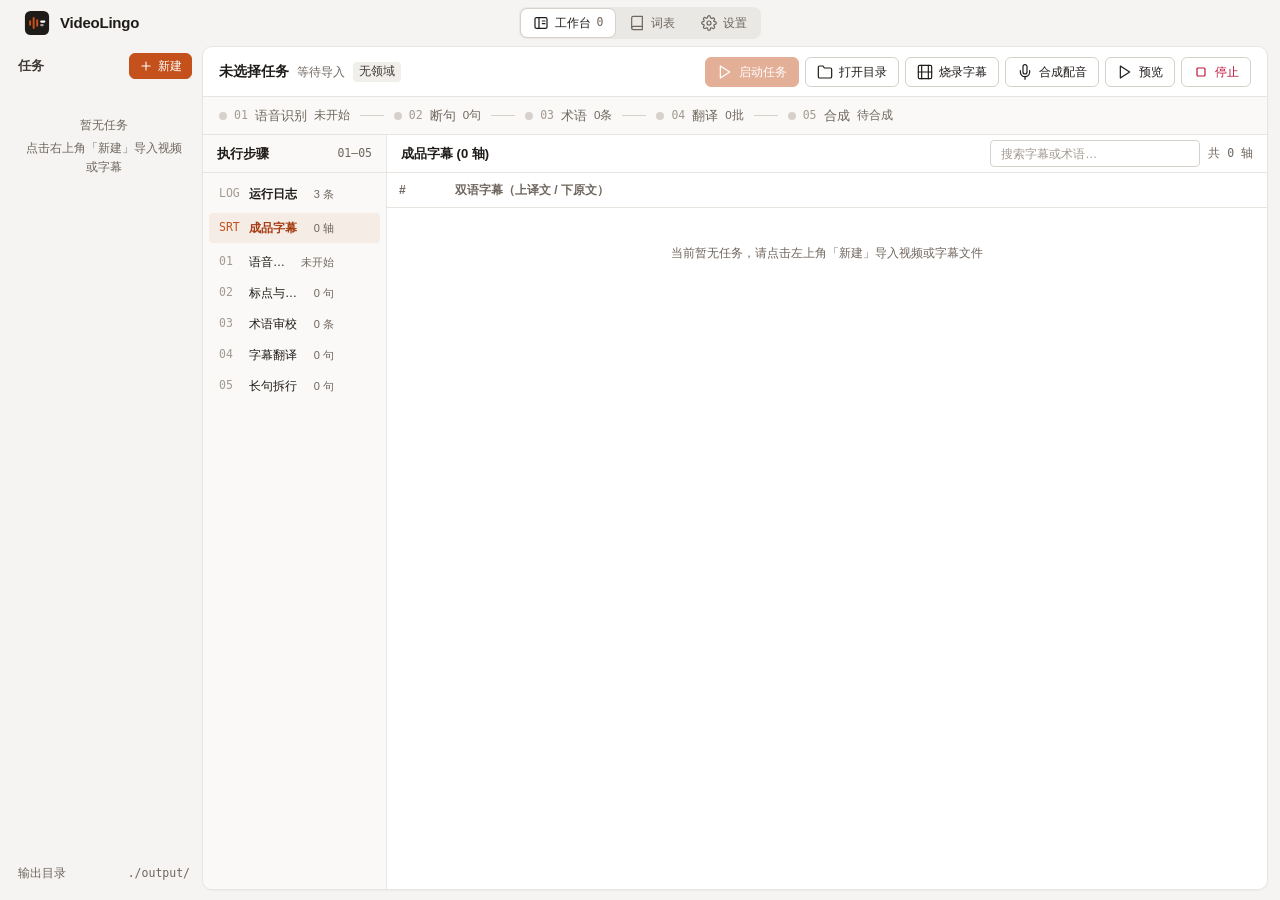
==== commit bce521cb: "style(webui): restyle buttons and status labels with warm orange palette - Replace indigo brand with" ====
--- a/core/webui/index.html
+++ b/core/webui/index.html
@@ -14,28 +14,15 @@
        ========================================================= -->
   <header class="topbar">
     <div class="brand-cluster">
-      <svg class="brand-logo" viewBox="0 0 28 28" fill="none" aria-hidden="true">
-        <defs>
-          <linearGradient id="vl-play-grad" x1="3" y1="3" x2="24" y2="25" gradientUnits="userSpaceOnUse">
-            <stop offset="0%" stop-color="#4f46e5"/>
-            <stop offset="100%" stop-color="#3730a3"/>
-          </linearGradient>
-        </defs>
-        <!-- Video Play Prism (Repo Brand Silhouette) -->
-        <path d="M4.5 5.6C4.5 3.95 6.32 2.94 7.72 3.81L23.58 13.61C24.91 14.43 24.91 16.37 23.58 17.19L7.72 26.99C6.32 27.86 4.5 26.85 4.5 25.2V5.6Z" transform="translate(0 -1.4)" fill="url(#vl-play-grad)"/>
-        <!-- Lingo Speech Bubble Overlay -->
-        <path d="M13.6 7.8C17.47 7.8 20.6 10.35 20.6 13.5C20.6 16.65 17.47 19.2 13.6 19.2C12.48 19.2 11.42 18.98 10.48 18.59L7.3 20.35V16.12C6.85 15.32 6.6 14.43 6.6 13.5C6.6 10.35 9.73 7.8 13.6 7.8Z" fill="#ffffff"/>
-        <!-- Speech Dots -->
-        <circle cx="10.7" cy="12.7" r="1.15" fill="#312e81"/>
-        <circle cx="13.6" cy="13.5" r="1.15" fill="#4f46e5"/>
-        <circle cx="16.5" cy="14.3" r="1.15" fill="#312e81"/>
+      <svg class="brand-logo" viewBox="0 0 28 28" aria-hidden="true">
+        <rect x="1" y="1" width="26" height="26" rx="6" fill="#1f1b18"/>
+        <rect x="5.5" y="11" width="2.2" height="6" rx="1.1" fill="#c4501b"/>
+        <rect x="9.3" y="7.5" width="2.2" height="13" rx="1.1" fill="#c4501b"/>
+        <rect x="13.1" y="10" width="2.2" height="8" rx="1.1" fill="#c4501b"/>
+        <rect x="17.4" y="11.4" width="5.6" height="2.2" rx="1.1" fill="#ffffff"/>
+        <rect x="17.4" y="15.2" width="3.8" height="2.2" rx="1.1" fill="#ffffff" fill-opacity="0.6"/>
       </svg>
       <span class="brand-name">VideoLingo</span>
-      <span class="brand-divider"></span>
-      <span class="status-pill" id="top-runner-badge">
-        <span class="status-dot" style="color:var(--text-muted);"></span>
-        <span>暂无任务</span>
-      </span>
     </div>
 
     <nav class="segmented-track" aria-label="主工作区切换">
@@ -55,10 +42,7 @@
     </nav>
 
     <div class="topbar-actions">
-      <span class="status-pill completed" id="autosave-indicator">
-        <span class="status-dot"></span>
-        <span>已就绪</span>
-      </span>
+      <span class="status-label" id="autosave-indicator" aria-live="polite"></span>
     </div>
   </header>
 
@@ -92,11 +76,8 @@
       <div class="task-command-bar">
         <div class="task-identity">
           <h1 class="task-heading" id="detail-task-title">未选择任务</h1>
-          <span class="status-pill" id="detail-task-badge">
-            <span class="status-dot"></span>
-            <span>等待导入</span>
-          </span>
-          <span class="status-pill mono" id="detail-domain-pill">无领域</span>
+          <span class="status-label" id="detail-task-badge">等待导入</span>
+          <span class="tag mono" id="detail-domain-pill">无领域</span>
         </div>
 
         <div class="toolbar-group">
@@ -108,7 +89,7 @@
             <svg class="icon" viewBox="0 0 24 24"><path d="M22 19a2 2 0 0 1-2 2H4a2 2 0 0 1-2-2V5a2 2 0 0 1 2-2h5l2 3h9a2 2 0 0 1 2 2z"/></svg>
             <span>打开目录</span>
           </button>
-          <button type="button" class="emerald" id="btn-burn-sub-video" title="压制双语字幕视频 output_sub.mp4">
+          <button type="button" id="btn-burn-sub-video" title="压制双语字幕视频 output_sub.mp4">
             <svg class="icon" viewBox="0 0 24 24"><rect x="2" y="2" width="20" height="20" rx="2.18" ry="2.18"/><line x1="7" y1="2" x2="7" y2="22"/><line x1="17" y1="2" x2="17" y2="22"/><line x1="2" y1="12" x2="22" y2="12"/></svg>
             <span>烧录字幕</span>
           </button>
@@ -120,7 +101,10 @@
             <svg class="icon" viewBox="0 0 24 24"><polygon points="5 3 19 12 5 21 5 3"/></svg>
             <span>预览</span>
           </button>
-          <button type="button" class="danger xs" id="btn-stop-task">停止</button>
+          <button type="button" class="danger" id="btn-stop-task">
+            <svg class="icon" viewBox="0 0 24 24"><rect x="6" y="6" width="12" height="12" rx="1.5"/></svg>
+            <span>停止</span>
+          </button>
         </div>
       </div>
 
@@ -214,7 +198,7 @@
               </div>
               <div class="row" style="gap:8px;">
                 <input id="task-terms-search" type="text" placeholder="搜索术语…" style="inline-size:160px;">
-                <button type="button" class="xs" id="btn-add-task-term">+ 新增</button>
+                <button type="button" class="xs" id="btn-add-task-term"><svg class="icon" viewBox="0 0 24 24"><path d="M12 5v14M5 12h14"/></svg><span>新增</span></button>
                 <button type="button" class="xs" id="btn-batch-fix-on">全选修正</button>
                 <button type="button" class="xs" id="btn-batch-promote-on">全选入库</button>
                 <button type="button" class="xs" id="btn-rerun-term-extract">重新提取</button>
@@ -451,7 +435,7 @@
           <input id="new-domain-input" type="text" class="mono" placeholder="例如：poe2 或 unreal5">
         </label>
         <div class="row" style="justify-content:space-between;">
-          <button type="button" class="primary xs" id="btn-create-domain">+ 新建</button>
+          <button type="button" class="primary xs" id="btn-create-domain"><svg class="icon" viewBox="0 0 24 24"><path d="M12 5v14M5 12h14"/></svg><span>新建</span></button>
           <button type="button" class="danger xs" id="btn-delete-domain">删除</button>
         </div>
       </div>
@@ -470,7 +454,7 @@
           <div class="row">
             <input id="glossary-csv-search" type="text" placeholder="搜索术语…" style="inline-size:200px;">
             <button type="button" class="xs" id="btn-import-glossary">导入</button>
-            <button type="button" class="xs" id="btn-add-domain-term">+ 新增</button>
+            <button type="button" class="xs" id="btn-add-domain-term"><svg class="icon" viewBox="0 0 24 24"><path d="M12 5v14M5 12h14"/></svg><span>新增</span></button>
             <button type="button" class="primary xs" id="btn-save-domain-csv">保存</button>
           </div>
         </div>
@@ -479,11 +463,11 @@
           <table class="data-grid">
             <thead>
               <tr>
-                <th style="width:16%;">原文</th>
-                <th style="width:15%;">译名</th>
-                <th style="width:32%;">术语别名</th>
-                <th style="width:27%;">备注</th>
-                <th style="width:10%;">操作</th>
+                <th style="width:18%;">原文</th>
+                <th style="width:16%;">译名</th>
+                <th style="width:36%;">术语别名</th>
+                <th style="width:30%;">备注</th>
+                <th style="width:64px; text-align:right;">操作</th>
               </tr>
             </thead>
             <tbody id="domain-csv-tbody"></tbody>
@@ -491,16 +475,13 @@
         </div>
       </section>
 
-      <!-- 下半屏：权威大词典 dict.json 实时检索与一键转入 -->
+      <!-- 下半屏：内置词典 dict.json 检索 -->
       <section class="glossary-pane" style="border-block-end:none;">
         <div class="subpane-bar">
           <div class="row">
             <strong style="font-size:var(--fs-sm); font-weight:600;">内置词典</strong>
             <span class="field-key">dict.json</span>
-            <span class="status-pill" id="dict-count-pill">
-              <span class="status-dot"></span>
-              <span>未挂载词典</span>
-            </span>
+            <span class="status-label" id="dict-count-pill">未挂载词典</span>
           </div>
           <div class="row">
             <input id="dict-search-input" type="text" value="" placeholder="搜索词典…" style="inline-size:240px;">
@@ -512,9 +493,8 @@
           <table class="data-grid">
             <thead>
               <tr>
-                <th style="width:32%;">原文</th>
-                <th style="width:42%;">译名</th>
-                <th style="width:26%;">操作</th>
+                <th style="width:40%;">原文</th>
+                <th style="width:60%;">译名</th>
               </tr>
             </thead>
             <tbody id="dict-search-tbody"></tbody>
@@ -567,10 +547,7 @@
           <div class="row">
             <button type="button" class="xs" id="btn-fetch-models">获取模型列表</button>
             <button type="button" class="primary xs" id="btn-check-llm">测试连接</button>
-            <span class="status-pill" id="llm-check-status">
-              <span class="status-dot"></span>
-              <span>未测试</span>
-            </span>
+            <span class="status-label" id="llm-check-status">未测试</span>
           </div>
         </div>
 
--- a/core/webui/base.css
+++ b/core/webui/base.css
@@ -1,46 +1,50 @@
 :root {
       color-scheme: light;
-      --bg-app: #f4f5f8;
-      --bg-sidebar: #fafbfc;
+      --bg-app: #f5f4f2;
+      --bg-sidebar: #faf9f7;
       --bg-pane: #ffffff;
       --bg-elevated: #ffffff;
-      --bg-subtle: #f1f3f7;
+      --bg-subtle: #f1efec;
       --bg-input: #ffffff;
-      --bg-hover: rgba(15, 23, 42, 0.045);
-      --bg-active: rgba(79, 70, 229, 0.08);
-      --border: #e6e9ef;
-      --border-strong: #d3d8e1;
-      --border-focus: #4f46e5;
-      --text-primary: #111827;
-      --text-secondary: #374151;
-      --text-muted: #667085;
-      --brand: #4f46e5;
-      --brand-bright: #4338ca;
-      --brand-soft: rgba(79, 70, 229, 0.1);
-      --brand-border: rgba(79, 70, 229, 0.24);
-      --amber: #b45309;
-      --amber-soft: rgba(217, 119, 6, 0.11);
-      --amber-border: rgba(217, 119, 6, 0.26);
+      --bg-hover: rgba(41, 33, 26, 0.05);
+      --bg-press: rgba(41, 33, 26, 0.09);
+      --bg-active: rgba(196, 80, 27, 0.08);
+      --border: #e8e5e1;
+      --border-strong: #d6d1cb;
+      --border-hover: #c2bbb3;
+      --border-focus: #c4501b;
+      --text-primary: #1f1b18;
+      --text-secondary: #3f3934;
+      --text-muted: #6f665e;
+      --text-faint: #a39a91;
+      --brand: #c4501b;
+      --brand-bright: #a63d12;
+      --brand-press: #8f3510;
+      --brand-soft: rgba(196, 80, 27, 0.09);
+      --brand-border: rgba(196, 80, 27, 0.28);
+      --blue: #2a64c4;
+      --blue-soft: rgba(42, 100, 196, 0.09);
       --emerald: #059669;
       --emerald-bright: #047857;
       --emerald-soft: rgba(5, 150, 105, 0.1);
       --emerald-border: rgba(5, 150, 105, 0.24);
-      --rose: #e11d48;
+      --amber: #966200;
+      --amber-soft: rgba(150, 98, 0, 0.1);
+      --amber-border: rgba(150, 98, 0, 0.26);
+      --rose: #d0283e;
       --rose-bright: #be123c;
-      --rose-soft: rgba(225, 29, 72, 0.08);
-      --rose-border: rgba(225, 29, 72, 0.24);
+      --rose-soft: rgba(208, 40, 62, 0.08);
+      --rose-border: rgba(208, 40, 62, 0.26);
       --violet: #7e22ce;
       --violet-bright: #6b21a8;
       --violet-soft: rgba(126, 34, 206, 0.08);
-      --radius-xs: 6px;
-      --radius-sm: 8px;
-      --radius-md: 12px;
-      --radius-lg: 16px;
-      --shadow-btn: 0 1px 2px rgba(15, 23, 42, 0.05);
-      --shadow-btn-hover: 0 2px 6px rgba(15, 23, 42, 0.08);
-      --shadow-primary: 0 2px 8px rgba(79, 70, 229, 0.24);
-      --shadow-sheet: 0 1px 2px rgba(15, 23, 42, 0.04), 0 8px 24px -12px rgba(15, 23, 42, 0.08);
-      --shadow-modal: 0 24px 64px rgba(15, 23, 42, 0.18), 0 6px 16px rgba(15, 23, 42, 0.06);
+      --radius-xs: 4px;
+      --radius-sm: 6px;
+      --radius-md: 8px;
+      --radius-lg: 10px;
+      --shadow-sheet: 0 1px 2px rgba(41, 33, 26, 0.04);
+      --shadow-pop: 0 0 0 1px rgba(41, 33, 26, 0.06), 0 10px 24px -8px rgba(41, 33, 26, 0.18);
+      --shadow-modal: 0 0 0 1px rgba(41, 33, 26, 0.06), 0 24px 48px -12px rgba(41, 33, 26, 0.28);
       --font-sans: -apple-system, BlinkMacSystemFont, "SF Pro Text", "Inter", "PingFang SC", "Hiragino Sans GB", "Microsoft YaHei", sans-serif;
       --font-mono: "JetBrains Mono", "SF Mono", "Cascadia Code", Menlo, Consolas, monospace;
       --fs-2xs: 11.5px;
@@ -98,13 +102,13 @@
       background: transparent;
     }
     ::-webkit-scrollbar-thumb {
-      background: rgba(100, 116, 139, 0.22);
+      background: rgba(111, 102, 94, 0.24);
       border-radius: 999px;
       border: 2px solid transparent;
       background-clip: content-box;
     }
     ::-webkit-scrollbar-thumb:hover {
-      background: rgba(100, 116, 139, 0.4);
+      background: rgba(111, 102, 94, 0.42);
       background-clip: content-box;
       border: 2px solid transparent;
     }
@@ -133,90 +137,90 @@
       font-weight: 500;
       line-height: 1;
       block-size: var(--h-control);
-      padding: 0 14px;
+      padding: 0 12px;
       border-radius: var(--radius-sm);
-      box-shadow: var(--shadow-btn);
+      box-shadow: none;
       display: inline-flex;
       align-items: center;
       justify-content: center;
-      gap: 7px;
+      gap: 6px;
       cursor: pointer;
       user-select: none;
       white-space: nowrap;
-      transition: background 140ms ease, border-color 140ms ease, color 140ms ease, box-shadow 140ms ease, transform 140ms var(--ease);
+      transition: background-color 120ms ease, border-color 120ms ease, color 120ms ease;
     }
 
     button:hover {
-      background: var(--bg-sidebar);
-      border-color: #b8c0cc;
-      box-shadow: var(--shadow-btn-hover);
+      background: var(--bg-subtle);
+      border-color: var(--border-hover);
     }
 
     button:active {
-      background: var(--bg-subtle);
-      transform: translateY(0.5px);
+      background: var(--bg-press);
     }
 
     button:disabled {
-      opacity: 0.52;
+      opacity: 0.45;
       cursor: not-allowed;
       pointer-events: none;
     }
 
     button:focus-visible, input:focus-visible, select:focus-visible {
       outline: 2px solid var(--border-focus);
-      outline-offset: 2px;
-    }
-
-    button.primary,
-    button.emerald {
+      outline-offset: 1px;
+    }
+
+    button.primary {
       background: var(--brand);
       border-color: var(--brand);
       color: #ffffff;
-      font-weight: 600;
-      box-shadow: var(--shadow-primary);
-    }
-
-    button.primary:hover,
-    button.emerald:hover {
+    }
+
+    button.primary:hover {
       background: var(--brand-bright);
       border-color: var(--brand-bright);
-      box-shadow: var(--shadow-primary);
+    }
+
+    button.primary:active {
+      background: var(--brand-press);
+      border-color: var(--brand-press);
     }
 
     button.danger {
-      background: transparent;
-      border-color: var(--border);
       color: var(--rose-bright);
-      box-shadow: none;
     }
 
     button.danger:hover {
       background: var(--rose-soft);
       border-color: var(--rose-border);
-      box-shadow: none;
     }
 
     button.ghost {
       background: transparent;
       border-color: transparent;
       color: var(--text-secondary);
-      box-shadow: none;
     }
 
     button.ghost:hover {
       background: var(--bg-hover);
       border-color: transparent;
       color: var(--text-primary);
-      box-shadow: none;
+    }
+
+    button.ghost:active {
+      background: var(--bg-press);
     }
 
     button.xs {
-      block-size: 27px;
-      padding: 0 10px;
+      block-size: 26px;
+      padding: 0 9px;
       font-size: var(--fs-xs);
-      border-radius: var(--radius-xs);
       gap: 5px;
+    }
+
+    button.xs .icon {
+      inline-size: 14px;
+      block-size: 14px;
     }
 
     .kbd {
@@ -238,7 +242,7 @@
     select {
       inline-size: 100%;
       block-size: var(--h-control);
-      padding-inline: 12px;
+      padding-inline: 10px;
       border-radius: var(--radius-sm);
       border: 1px solid var(--border-strong);
       background: var(--bg-input);
@@ -247,31 +251,31 @@
       font-size: var(--fs-sm);
       font-weight: 400;
       box-shadow: none;
-      transition: border-color 140ms ease, box-shadow 140ms ease;
+      transition: border-color 120ms ease, box-shadow 120ms ease;
     }
 
     input::placeholder {
-      color: #98a2b3;
+      color: var(--text-faint);
     }
 
     select {
       appearance: none;
       -webkit-appearance: none;
       padding-inline-end: 32px;
-      background-image: url("data:image/svg+xml,%3Csvg xmlns='http://www.w3.org/2000/svg' width='14' height='14' viewBox='0 0 24 24' fill='none' stroke='%23667085' stroke-width='2.2' stroke-linecap='round' stroke-linejoin='round'%3E%3Cpolyline points='6 9 12 15 18 9'/%3E%3C/svg%3E");
+      background-image: url("data:image/svg+xml,%3Csvg xmlns='http://www.w3.org/2000/svg' width='14' height='14' viewBox='0 0 24 24' fill='none' stroke='%236f665e' stroke-width='2.2' stroke-linecap='round' stroke-linejoin='round'%3E%3Cpolyline points='6 9 12 15 18 9'/%3E%3C/svg%3E");
       background-repeat: no-repeat;
       background-position: right 11px center;
       cursor: pointer;
     }
 
     input:hover, select:hover {
-      border-color: #b8c0cc;
+      border-color: var(--border-hover);
     }
 
     input:focus, select:focus {
       outline: none;
       border-color: var(--border-focus);
-      box-shadow: 0 0 0 3px var(--brand-soft);
+      box-shadow: 0 0 0 1px var(--border-focus);
     }
 
     /* =========================================================
@@ -280,15 +284,15 @@
     input[type="checkbox"].switch {
       appearance: none;
       -webkit-appearance: none;
-      inline-size: 36px;
+      inline-size: 34px;
       block-size: 20px;
       border-radius: 999px;
-      background: #d3d8e1;
+      background: var(--border-strong);
       border: 0;
       position: relative;
       cursor: pointer;
       flex-shrink: 0;
-      transition: background 180ms ease;
+      transition: background 160ms ease;
     }
 
     input[type="checkbox"].switch::after {
@@ -300,8 +304,8 @@
       block-size: 16px;
       border-radius: 50%;
       background: #ffffff;
-      box-shadow: 0 1px 3px rgba(15, 23, 42, 0.24);
-      transition: transform 200ms var(--ease);
+      box-shadow: 0 1px 2px rgba(41, 33, 26, 0.2);
+      transition: transform 180ms var(--ease);
     }
 
     input[type="checkbox"].switch:checked {
@@ -313,7 +317,7 @@
     }
 
     input[type="checkbox"].switch:checked::after {
-      transform: translateX(16px);
+      transform: translateX(14px);
     }
 
     /* =========================================================
@@ -322,94 +326,82 @@
     .segmented-track {
       display: inline-flex;
       align-items: center;
-      block-size: 34px;
-      padding: 3px;
+      block-size: 32px;
+      padding: 2px;
       gap: 2px;
-      border-radius: 10px;
-      background: rgba(15, 23, 42, 0.055);
+      border-radius: var(--radius-md);
+      background: rgba(41, 33, 26, 0.06);
     }
 
     .seg-btn {
       block-size: 28px;
       padding: 0 12px;
-      border-radius: 7px;
+      border-radius: var(--radius-sm);
       background: transparent;
       border: 0;
       color: var(--text-muted);
       font-size: var(--fs-xs);
       font-weight: 500;
-      box-shadow: none;
     }
 
     .seg-btn:hover {
-      background: rgba(15, 23, 42, 0.04);
-      color: var(--text-primary);
-      box-shadow: none;
+      background: rgba(41, 33, 26, 0.05);
+      color: var(--text-primary);
     }
 
     .seg-btn.active {
-      background: #ffffff;
-      color: var(--text-primary);
-      font-weight: 600;
-      box-shadow: 0 1px 3px rgba(15, 23, 42, 0.12), 0 0 0 1px rgba(15, 23, 42, 0.03);
+      background: var(--bg-pane);
+      color: var(--text-primary);
+      box-shadow: 0 0 0 1px var(--border-strong);
     }
 
     .seg-count {
       font-family: var(--font-mono);
       font-size: var(--fs-2xs);
       font-weight: 500;
-      padding: 1px 7px;
-      border-radius: 999px;
-      background: rgba(15, 23, 42, 0.07);
+      font-variant-numeric: tabular-nums;
+      color: var(--text-faint);
+    }
+
+    .seg-btn.active .seg-count {
       color: var(--text-muted);
     }
 
-    .seg-btn.active .seg-count {
-      background: var(--brand-soft);
-      color: var(--brand-bright);
-    }
-
     /* =========================================================
-       STATUS PILLS
+       STATUS LABELS & TAGS
        ========================================================= */
-    .status-pill {
+    .status-label {
       display: inline-flex;
       align-items: center;
-      block-size: 24px;
-      gap: 6px;
-      padding: 0 10px;
-      border-radius: 999px;
-      font-size: var(--fs-2xs);
-      font-weight: 600;
-      background: var(--bg-subtle);
+      font-size: var(--fs-xs);
+      font-weight: 500;
       color: var(--text-muted);
       white-space: nowrap;
       flex-shrink: 0;
     }
 
-    .status-dot {
-      inline-size: 6px;
-      block-size: 6px;
-      border-radius: 50%;
-      background: currentColor;
-    }
-
-    .status-pill.completed {
-      background: var(--emerald-soft);
-      color: var(--emerald-bright);
-    }
-
-    .status-pill.paused {
-      background: var(--amber-soft);
-      color: var(--amber);
-    }
-
-    .status-pill.running {
-      background: var(--brand-soft);
+    .status-label.running {
       color: var(--brand-bright);
     }
 
-    .status-pill.error {
-      background: var(--rose-soft);
+    .status-label.paused {
+      color: var(--blue);
+    }
+
+    .status-label.error {
       color: var(--rose-bright);
     }
+
+    .tag {
+      display: inline-flex;
+      align-items: center;
+      block-size: 20px;
+      padding: 0 6px;
+      border-radius: var(--radius-xs);
+      background: var(--bg-subtle);
+      color: var(--text-secondary);
+      font-size: var(--fs-2xs);
+      font-weight: 500;
+      white-space: nowrap;
+      flex-shrink: 0;
+    }
--- a/core/webui/workbench.css
+++ b/core/webui/workbench.css
@@ -20,7 +20,6 @@
       inline-size: 26px;
       block-size: 26px;
       flex-shrink: 0;
-      filter: drop-shadow(0 2px 4px rgba(79, 70, 229, 0.2));
     }
 
     .brand-name {
@@ -28,13 +27,6 @@
       font-size: var(--fs-lg);
       letter-spacing: -0.015em;
       color: var(--text-primary);
-    }
-
-    .brand-divider {
-      inline-size: 1px;
-      block-size: 16px;
-      background: var(--border-strong);
-      flex-shrink: 0;
     }
 
     .topbar-actions {
@@ -88,7 +80,7 @@
 
     .task-item {
       padding: 10px 12px;
-      border-radius: 10px;
+      border-radius: var(--radius-md);
       cursor: pointer;
       display: flex;
       flex-direction: column;
@@ -102,7 +94,7 @@
 
     .task-item.active {
       background: var(--bg-pane);
-      box-shadow: 0 0 0 1px var(--border), 0 4px 12px -4px rgba(15, 23, 42, 0.1);
+      box-shadow: 0 0 0 1px var(--border-strong);
     }
 
     .task-item-top {
@@ -139,7 +131,7 @@
     .progress-track {
       block-size: 4px;
       border-radius: 999px;
-      background: rgba(15, 23, 42, 0.07);
+      background: rgba(41, 33, 26, 0.08);
       overflow: hidden;
     }
 
@@ -150,8 +142,8 @@
       transition: inline-size 220ms ease;
     }
 
-    .progress-fill.completed { background: var(--emerald); }
-    .progress-fill.paused { background: #d97706; }
+    .progress-fill.completed { background: var(--text-faint); }
+    .progress-fill.paused { background: var(--blue); }
     .progress-fill.error { background: var(--rose); }
 
     .rail-footer {
@@ -170,7 +162,7 @@
     .settings-canvas {
       background: var(--bg-pane);
       border: 1px solid var(--border);
-      border-radius: 14px;
+      border-radius: var(--radius-lg);
       box-shadow: var(--shadow-sheet);
       overflow: hidden;
       min-inline-size: 0;
@@ -257,7 +249,7 @@
       inline-size: 8px;
       block-size: 8px;
       border-radius: 50%;
-      background: #cbd2dc;
+      background: var(--border-strong);
       flex-shrink: 0;
     }
 
@@ -266,7 +258,7 @@
     }
 
     .pipe-node.done .pipe-dot {
-      background: var(--emerald);
+      background: var(--text-muted);
     }
 
     .pipe-node.active {
@@ -276,23 +268,21 @@
 
     .pipe-node.active .pipe-dot {
       background: var(--brand);
-      box-shadow: 0 0 0 4px var(--brand-soft);
     }
 
     .pipe-node.paused {
-      color: var(--amber);
+      color: var(--blue);
       font-weight: 600;
     }
 
     .pipe-node.paused .pipe-dot {
-      background: #d97706;
-      box-shadow: 0 0 0 4px var(--amber-soft);
+      background: var(--blue);
     }
 
     .pipe-num {
       font-family: var(--font-mono);
       font-size: var(--fs-2xs);
-      color: #98a2b3;
+      color: var(--text-faint);
     }
 
     .pipe-stat {
@@ -309,7 +299,7 @@
     }
 
     .pipe-line.done {
-      background: rgba(5, 150, 105, 0.4);
+      background: var(--text-faint);
     }
 
     /* =========================================================
@@ -319,11 +309,9 @@
       max-inline-size: 600px;
       inline-size: calc(100vw - 48px);
       max-block-size: calc(100vh - 48px);
-      border-radius: 18px;
-      border: 1px solid rgba(148, 163, 184, 0.28);
-      box-shadow:
-        0 32px 80px -16px rgba(15, 23, 42, 0.24),
-        0 8px 24px -8px rgba(15, 23, 42, 0.08);
+      border-radius: var(--radius-lg);
+      border: 0;
+      box-shadow: var(--shadow-modal);
       background: var(--bg-pane);
       overflow: hidden;
     }
@@ -352,7 +340,7 @@
       inline-size: 32px;
       block-size: 32px;
       padding: 0;
-      border-radius: 999px;
+      border-radius: var(--radius-sm);
       color: var(--text-muted);
     }
 
@@ -421,8 +409,8 @@
       align-items: center;
       gap: 12px;
       padding: 10px 10px 10px 16px;
-      border-radius: 12px;
-      border: 1.5px dashed var(--border-strong);
+      border-radius: var(--radius-md);
+      border: 1px dashed var(--border-hover);
       background: var(--bg-sidebar);
       transition: border-color 160ms ease, background 160ms ease, box-shadow 160ms ease;
     }
@@ -432,17 +420,17 @@
       border-style: solid;
       border-color: var(--brand);
       background: var(--bg-pane);
-      box-shadow: 0 0 0 4px var(--brand-soft);
+      box-shadow: 0 0 0 1px var(--brand);
     }
 
     .nt-drop.has-file {
       border-style: solid;
-      border-color: var(--emerald);
+      border-color: var(--border-strong);
       background: var(--bg-pane);
     }
 
     .nt-drop.has-file .nt-drop-icon {
-      color: var(--emerald-bright);
+      color: var(--brand);
     }
 
     .nt-drop-icon {
@@ -471,7 +459,7 @@
     .nt-browse {
       block-size: 34px;
       padding-inline: 14px;
-      border-radius: 8px;
+      border-radius: var(--radius-sm);
       font-size: 12.5px;
       flex-shrink: 0;
     }
@@ -482,15 +470,15 @@
       gap: 12px;
       block-size: 42px;
       padding-inline: 16px;
-      border-radius: 10px;
-      border: 1px solid var(--border);
+      border-radius: var(--radius-md);
+      border: 1px solid var(--border-strong);
       background: var(--bg-pane);
-      transition: border-color 160ms ease, box-shadow 160ms ease;
+      transition: border-color 120ms ease, box-shadow 120ms ease;
     }
 
     .nt-affix:focus-within {
       border-color: var(--brand);
-      box-shadow: 0 0 0 4px var(--brand-soft);
+      box-shadow: 0 0 0 1px var(--brand);
     }
 
     .nt-affix-label {
@@ -532,13 +520,8 @@
     .nt-lang input[type="text"] {
       block-size: 42px;
       padding-inline: 13px;
-      border-radius: 10px;
-      border-color: var(--border);
+      border-radius: var(--radius-md);
       font-size: 13.5px;
-      box-shadow: none;
-    }
-    .nt-lang input[type="text"]:focus {
-      box-shadow: 0 0 0 4px var(--brand-soft);
     }
 
     .nt-lang-arrow {
@@ -558,8 +541,8 @@
       inline-size: 100%;
       block-size: 42px;
       padding-inline: 13px 11px;
-      border-radius: 10px;
-      border: 1px solid var(--border);
+      border-radius: var(--radius-md);
+      border: 1px solid var(--border-strong);
       background: var(--bg-pane);
       box-shadow: none;
       display: flex;
@@ -569,20 +552,19 @@
       font-size: 13.5px;
       font-weight: 500;
       color: var(--text-primary);
-      transition: border-color 150ms ease, box-shadow 150ms ease, background 150ms ease;
+      transition: border-color 120ms ease, box-shadow 120ms ease;
     }
 
     .nt-select-trigger:hover {
       background: var(--bg-pane);
-      border-color: var(--border-strong);
-      box-shadow: 0 1px 2px rgba(15, 23, 42, 0.04);
+      border-color: var(--border-hover);
     }
 
     .nt-dropdown.open .nt-select-trigger,
     .nt-select-trigger:focus-visible {
       outline: none;
       border-color: var(--brand);
-      box-shadow: 0 0 0 4px var(--brand-soft);
+      box-shadow: 0 0 0 1px var(--brand);
     }
 
     .nt-select-value {
@@ -601,7 +583,7 @@
       color: var(--text-muted);
       background: var(--bg-subtle);
       padding: 2px 6px;
-      border-radius: 5px;
+      border-radius: var(--radius-xs);
       line-height: 1.2;
     }
 
@@ -615,37 +597,28 @@
 
     .nt-dropdown.open .nt-select-chevron {
       transform: rotate(180deg);
-      color: var(--brand);
     }
 
     .nt-menu {
       position: absolute;
-      inset-block-start: calc(100% + 6px);
+      inset-block-start: calc(100% + 4px);
       inset-inline: 0;
       z-index: 30;
       background: var(--bg-pane);
-      border: 1px solid rgba(148, 163, 184, 0.32);
-      border-radius: 12px;
-      box-shadow:
-        0 16px 36px -6px rgba(15, 23, 42, 0.16),
-        0 4px 12px -2px rgba(15, 23, 42, 0.06);
-      padding: 5px;
+      border: 0;
+      border-radius: var(--radius-md);
+      box-shadow: var(--shadow-pop);
+      padding: 4px;
       opacity: 0;
       visibility: hidden;
       pointer-events: none;
-      transform: translateY(-4px) scale(0.98);
-      transform-origin: top center;
-      transition:
-        opacity 140ms ease,
-        transform 160ms cubic-bezier(0.22, 1, 0.36, 1),
-        visibility 140ms;
+      transition: opacity 100ms ease, visibility 100ms;
     }
 
     .nt-dropdown.open .nt-menu {
       opacity: 1;
       visibility: visible;
       pointer-events: auto;
-      transform: translateY(0) scale(1);
     }
 
     .nt-menu-list {
@@ -658,10 +631,10 @@
 
     .nt-menu-item {
       inline-size: 100%;
-      block-size: 34px;
+      block-size: 32px;
       padding-inline: 10px;
       border: 0;
-      border-radius: 8px;
+      border-radius: var(--radius-sm);
       background: transparent;
       box-shadow: none;
       display: flex;
@@ -683,8 +656,8 @@
     }
 
     .nt-menu-item.active {
-      background: rgba(79, 70, 229, 0.075);
-      color: var(--brand-bright);
+      background: var(--bg-subtle);
+      color: var(--text-primary);
       font-weight: 600;
     }
 
@@ -699,11 +672,6 @@
       font-weight: 400;
       color: var(--text-muted);
       flex-shrink: 0;
-    }
-
-    .nt-menu-item.active .nt-item-sub {
-      color: var(--brand);
-      font-weight: 500;
     }
 
     .nt-menu-sep {
@@ -731,8 +699,8 @@
       flex-direction: column;
       gap: 4px;
       padding: 14px 40px 14px 16px;
-      border-radius: 12px;
-      border: 1px solid var(--border);
+      border-radius: var(--radius-md);
+      border: 1px solid var(--border-strong);
       background: var(--bg-pane);
       cursor: pointer;
       user-select: none;
@@ -740,7 +708,7 @@
     }
 
     .nt-option:hover {
-      border-color: var(--border-strong);
+      border-color: var(--border-hover);
     }
 
     .nt-option::after {
@@ -758,7 +726,7 @@
 
     .nt-option:has(input:checked) {
       border-color: var(--brand);
-      background: rgba(79, 70, 229, 0.035);
+      background: rgba(196, 80, 27, 0.04);
       box-shadow: 0 0 0 1px var(--brand);
     }
 
@@ -807,15 +775,13 @@
     }
 
     .nt-btn {
-      block-size: 38px;
-      padding-inline: 16px;
-      border-radius: 10px;
+      block-size: 34px;
+      padding-inline: 14px;
       font-size: 13px;
     }
 
     .nt-btn.primary {
-      padding-inline: 20px;
-      box-shadow: 0 2px 8px rgba(79, 70, 229, 0.25);
+      padding-inline: 18px;
     }
 
     @media (max-width: 560px) {
@@ -944,7 +910,7 @@
       font-family: var(--font-mono);
       font-size: var(--fs-2xs);
       font-weight: 500;
-      color: #98a2b3;
+      color: var(--text-faint);
       min-inline-size: 22px;
       flex-shrink: 0;
     }
@@ -995,7 +961,7 @@
     .batch-time {
       font-family: var(--font-mono);
       font-size: 11px;
-      color: #98a2b3;
+      color: var(--text-faint);
       min-inline-size: 30px;
       text-align: right;
     }
@@ -1094,7 +1060,7 @@
       display: inline-block;
       margin-block-start: 4px;
       padding: 1px 6px;
-      border-radius: 999px;
+      border-radius: var(--radius-xs);
       background: var(--bg-subtle);
       color: var(--text-secondary);
       font-family: var(--font-sans);
@@ -1128,9 +1094,9 @@
       justify-content: center;
       inline-size: 18px;
       block-size: 18px;
-      border-radius: 5px;
-      background: var(--brand-soft);
-      color: var(--brand-bright);
+      border-radius: var(--radius-xs);
+      background: var(--bg-subtle);
+      color: var(--text-secondary);
       font-family: var(--font-mono);
       font-size: 10.5px;
       font-weight: 600;
@@ -1182,7 +1148,7 @@
       display: inline-block;
       padding: 0 6px;
       margin-inline: 1px;
-      border-radius: 5px;
+      border-radius: var(--radius-xs);
       background: var(--brand-soft);
       color: var(--brand-bright);
       border: 1px solid var(--brand-border);
@@ -1196,7 +1162,7 @@
       justify-content: center;
       padding: 0 5px;
       margin-inline: 3px;
-      border-radius: 5px;
+      border-radius: var(--radius-xs);
       background: var(--amber-soft);
       color: var(--amber);
       border: 1px solid var(--amber-border);
@@ -1210,9 +1176,9 @@
       display: inline-block;
       padding: 0 5px;
       margin-inline: 2px;
-      border-radius: 5px;
-      background: var(--emerald-soft);
-      color: var(--emerald-bright);
+      border-radius: var(--radius-xs);
+      background: var(--bg-subtle);
+      color: var(--text-secondary);
       font-family: var(--font-mono);
       font-weight: 500;
     }
--- a/core/webui/views.css
+++ b/core/webui/views.css
@@ -41,7 +41,7 @@
 
     #terms-theme-input:focus {
       border-color: var(--border-focus);
-      box-shadow: 0 0 0 3px var(--brand-soft);
+      box-shadow: 0 0 0 1px var(--border-focus);
       outline: none;
     }
 
@@ -68,10 +68,9 @@
       inline-size: 26px;
       block-size: 26px;
       padding: 0;
-      border-radius: 6px;
+      border-radius: var(--radius-sm);
       border: 1px solid transparent;
       background: transparent;
-      box-shadow: none;
       color: var(--text-muted);
       display: inline-flex;
       align-items: center;
@@ -86,28 +85,21 @@
     }
 
     .term-icon-btn:hover {
-      background: var(--bg-subtle);
+      background: var(--bg-hover);
       color: var(--text-primary);
-      border-color: var(--border-strong);
-      box-shadow: none;
-    }
-
-    .term-icon-btn.is-fix-on {
+      border-color: transparent;
+    }
+
+    .term-icon-btn.is-fix-on,
+    .term-icon-btn.is-promote-on {
       background: var(--brand-soft);
       color: var(--brand-bright);
-      border-color: var(--brand-border);
-    }
-
-    .term-icon-btn.is-promote-on {
-      background: var(--emerald-soft);
-      color: var(--emerald-bright);
-      border-color: rgba(5, 150, 105, 0.28);
+      border-color: transparent;
     }
 
     .term-icon-btn.is-del:hover {
       background: var(--rose-soft);
       color: var(--rose-bright);
-      border-color: rgba(225, 29, 72, 0.25);
     }
 
     .cell-input {
@@ -130,7 +122,7 @@
     .cell-input:focus {
       background: var(--bg-input) !important;
       border-color: var(--border-focus) !important;
-      box-shadow: 0 0 0 3px var(--brand-soft) !important;
+      box-shadow: 0 0 0 1px var(--border-focus) !important;
     }
 
     .alias-inline-bar {
@@ -146,11 +138,10 @@
       align-items: center;
       gap: 3px;
       block-size: 24px;
-      padding-inline: 7px 3px;
-      border-radius: 6px;
-      background: var(--bg-elevated);
-      border: 1px solid var(--border-strong);
-      box-shadow: 0 1px 2px rgba(15, 23, 42, 0.04);
+      padding-inline: 6px 2px;
+      border-radius: var(--radius-xs);
+      background: var(--bg-subtle);
+      border: 0;
       font-family: var(--font-mono);
       font-size: 11.5px;
       font-weight: 500;
@@ -163,9 +154,8 @@
       block-size: 18px;
       padding: 0;
       border: 0;
-      border-radius: 5px;
+      border-radius: var(--radius-xs);
       background: transparent;
-      box-shadow: none;
       color: var(--text-muted);
       font-size: var(--fs-xs);
     }
@@ -173,17 +163,27 @@
     .alias-del:hover {
       background: var(--rose-soft);
       color: var(--rose-bright);
-      box-shadow: none;
     }
 
     .alias-add-input {
-      inline-size: 112px !important;
-      block-size: 26px !important;
-      padding-inline: 9px !important;
+      inline-size: 96px !important;
+      block-size: 24px !important;
+      padding-inline: 4px !important;
       font-size: var(--fs-2xs) !important;
-      border-style: dashed !important;
-      border-radius: 7px !important;
+      border: 0 !important;
+      border-block-end: 1px solid transparent !important;
+      border-radius: 0 !important;
+      background: transparent !important;
+      box-shadow: none !important;
       flex-shrink: 0;
+    }
+
+    .alias-add-input:hover {
+      border-block-end-color: var(--border-hover) !important;
+    }
+
+    .alias-add-input:focus {
+      border-block-end-color: var(--border-focus) !important;
     }
 
     .switch-pair {
@@ -267,7 +267,7 @@
       gap: 12px;
       align-items: baseline;
       padding: 2px 8px;
-      border-radius: 6px;
+      border-radius: var(--radius-xs);
     }
 
     .log-row:hover {
@@ -275,7 +275,7 @@
     }
 
     .log-time {
-      color: #98a2b3;
+      color: var(--text-faint);
     }
 
     .log-tag {
@@ -283,14 +283,11 @@
       font-weight: 600;
       text-align: center;
       padding: 0 6px;
-      border-radius: 5px;
+      border-radius: var(--radius-xs);
       background: var(--bg-subtle);
-      color: var(--text-secondary);
-    }
-
-    .log-tag.asr { background: rgba(2, 132, 199, 0.12); color: #0369a1; }
-    .log-tag.nlp { background: var(--emerald-soft); color: var(--emerald-bright); }
-    .log-tag.llm { background: var(--brand-soft); color: var(--brand-bright); }
+      color: var(--text-muted);
+    }
+
     .log-tag.warn { background: var(--amber-soft); color: var(--amber); }
 
     .log-msg {
@@ -315,7 +312,7 @@
     }
 
     .domain-item {
-      padding: 13px 14px;
+      padding: 12px 14px;
       border-radius: var(--radius-md);
       display: flex;
       align-items: center;
@@ -331,7 +328,7 @@
 
     .domain-item.active {
       background: var(--bg-pane);
-      box-shadow: 0 0 0 1px var(--border), 0 4px 12px -4px rgba(15, 23, 42, 0.1);
+      box-shadow: 0 0 0 1px var(--border-strong);
     }
 
     .glossary-main {
@@ -360,9 +357,9 @@
     }
 
     .settings-nav-item {
-      block-size: 42px;
+      block-size: 38px;
       padding: 0 14px;
-      border-radius: var(--radius-sm);
+      border-radius: var(--radius-md);
       display: flex;
       align-items: center;
       justify-content: space-between;
@@ -382,7 +379,7 @@
       background: var(--bg-pane);
       color: var(--text-primary);
       font-weight: 600;
-      box-shadow: 0 0 0 1px var(--border), 0 4px 12px -4px rgba(15, 23, 42, 0.1);
+      box-shadow: 0 0 0 1px var(--border-strong);
     }
 
     .settings-canvas {
@@ -475,7 +472,7 @@
       font-family: var(--font-mono);
       font-size: var(--fs-xs);
       padding: 1px 6px;
-      border-radius: 5px;
+      border-radius: var(--radius-xs);
       background: var(--bg-subtle);
       color: var(--text-primary);
     }
@@ -592,7 +589,7 @@
       font-family: var(--font-mono);
       font-size: 11px;
       padding: 2px 7px;
-      border-radius: 4px;
+      border-radius: var(--radius-xs);
       background: rgba(5, 8, 15, 0.72);
       color: #cbd5e1;
       border: 1px solid rgba(255, 255, 255, 0.12);
@@ -612,8 +609,8 @@
     dialog {
       margin: auto;
       padding: 0;
-      border-radius: var(--radius-md);
-      border: 1px solid var(--border-strong);
+      border-radius: var(--radius-lg);
+      border: 0;
       background: var(--bg-pane);
       color: var(--text-primary);
       max-inline-size: 820px;
@@ -628,9 +625,8 @@
     }
 
     dialog::backdrop {
-      background-color: rgba(4, 6, 10, 0);
-      backdrop-filter: blur(0px);
-      transition-property: background-color, backdrop-filter, display, overlay;
+      background-color: rgba(31, 27, 24, 0);
+      transition-property: background-color, display, overlay;
       transition-duration: 160ms;
       transition-timing-function: ease-out;
       transition-behavior: allow-discrete;
@@ -646,12 +642,10 @@
       }
 
       &::backdrop {
-        background-color: rgba(15, 23, 42, 0.38);
-        backdrop-filter: blur(4px);
+        background-color: rgba(31, 27, 24, 0.42);
 
         @starting-style {
-          background-color: rgba(15, 23, 42, 0);
-          backdrop-filter: blur(0px);
+          background-color: rgba(31, 27, 24, 0);
         }
       }
     }
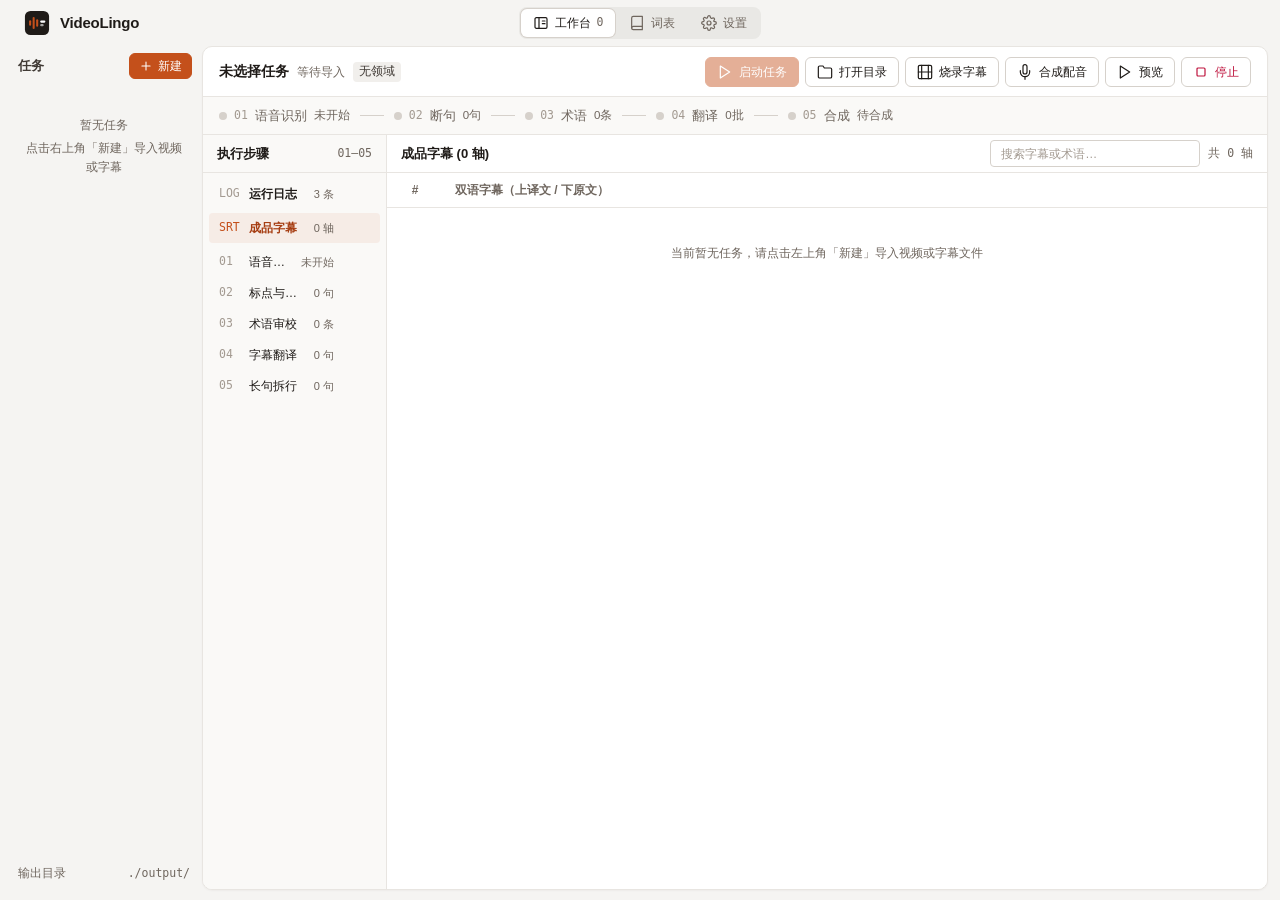
==== commit 02506606: "fix(pipeline,webui): manual subtitle burning, Windows filter path escape, and stage-specific ASR/NLP" ====
--- a/core/webui/index.html
+++ b/core/webui/index.html
@@ -506,150 +506,137 @@
   </section>
 
   <!-- =========================================================
-       VIEW 3: 全局设置 (Left Category Rail + Flush Config Sections)
+       VIEW 3: 全局设置
        ========================================================= -->
   <section id="view-settings" class="settings-shell hidden">
 
-    <!-- 左侧配置分类快速定位栏 -->
     <aside class="settings-nav" aria-label="设置分类导航">
       <div class="rail-header">
         <span class="rail-title">设置</span>
       </div>
-      <a href="#cfg-sec-llm" class="settings-nav-item active">
-        <span>翻译模型</span>
-      </a>
-      <a href="#cfg-sec-asr" class="settings-nav-item">
-        <span>语音识别</span>
-      </a>
-      <a href="#cfg-sec-ass" class="settings-nav-item">
-        <span>字幕样式</span>
-      </a>
-      <a href="#cfg-sec-tts" class="settings-nav-item">
-        <span>配音合成</span>
-      </a>
-      <a href="#cfg-sec-ytb" class="settings-nav-item">
-        <span>下载与存储</span>
-      </a>
-      <div style="padding:12px 4px 8px; margin-block-start:auto;">
-        <button type="button" class="danger xs" id="btn-reset-default-config" style="inline-size:100%;">恢复默认设置</button>
-      </div>
+      <button type="button" class="settings-nav-item active" data-settings-page="cfg-sec-llm">翻译模型</button>
+      <button type="button" class="settings-nav-item" data-settings-page="cfg-sec-asr">语音识别</button>
+      <button type="button" class="settings-nav-item" data-settings-page="cfg-sec-ass">字幕样式</button>
+      <button type="button" class="settings-nav-item" data-settings-page="cfg-sec-tts">配音合成</button>
+      <button type="button" class="settings-nav-item" data-settings-page="cfg-sec-ytb">下载与存储</button>
     </aside>
 
-    <!-- 右侧全量平铺配置画布 -->
     <div class="settings-canvas">
 
-      <!-- SECTION 1: LLM 与翻译批处理参数 -->
-      <section class="cfg-section" id="cfg-sec-llm">
-        <div class="cfg-bar">
-          <div class="cfg-title">
-            <span>翻译模型</span>
-          </div>
-          <div class="row">
+      <section class="settings-page" id="cfg-sec-llm">
+        <header class="page-head">
+          <h2 class="page-title">翻译模型</h2>
+          <div class="page-actions">
+            <span class="status-label" id="llm-check-status">未测试</span>
             <button type="button" class="xs" id="btn-fetch-models">获取模型列表</button>
-            <button type="button" class="primary xs" id="btn-check-llm">测试连接</button>
-            <span class="status-label" id="llm-check-status">未测试</span>
-          </div>
-        </div>
-
-        <div class="cfg-body">
-          <div class="grid-4">
-            <label class="field">
-              <span class="field-label"><span>API Key</span><span class="field-key">api.key</span></span>
-              <input type="password" class="mono" value="" placeholder="输入 API Key" data-cfg="api.key">
-            </label>
-            <label class="field">
-              <span class="field-label"><span>接口地址</span><span class="field-key">api.base_url</span></span>
-              <input type="text" class="mono" value="https://api.openlux.ai/v1" data-cfg="api.base_url">
-            </label>
-            <label class="field">
-              <span class="field-label"><span>模型</span><span class="field-key">api.model</span></span>
-              <input type="text" class="mono" list="llm-models-list" value="gpt-6-luna" data-cfg="api.model">
+            <button type="button" class="xs" id="btn-check-llm">测试连接</button>
+          </div>
+        </header>
+
+        <div class="set-group">
+          <div class="set-group-title">接口</div>
+          <label class="set-row">
+            <span class="set-label"><span class="set-name">API Key</span></span>
+            <span class="set-ctl"><input type="password" class="mono w-lg" value="" placeholder="输入 API Key" data-cfg="api.key"></span>
+            <span class="field-key">api.key</span>
+          </label>
+          <label class="set-row">
+            <span class="set-label"><span class="set-name">接口地址</span></span>
+            <span class="set-ctl"><input type="text" class="mono w-lg" value="https://api.openlux.ai/v1" data-cfg="api.base_url"></span>
+            <span class="field-key">api.base_url</span>
+          </label>
+          <label class="set-row">
+            <span class="set-label"><span class="set-name">模型</span></span>
+            <span class="set-ctl">
+              <input type="text" class="mono w-md" list="llm-models-list" value="gpt-6-luna" data-cfg="api.model">
               <datalist id="llm-models-list">
                 <option value="gpt-6-luna"></option>
                 <option value="claude-sonnet-4-5"></option>
                 <option value="gemini-2.5-pro"></option>
                 <option value="deepseek-v3"></option>
               </datalist>
-            </label>
-            <label class="field">
-              <span class="field-label"><span>并发数</span><span class="field-key">max_workers</span></span>
-              <input type="number" class="mono" min="1" max="32" value="4" data-cfg="max_workers">
-            </label>
-          </div>
-
-          <div class="grid-4">
-            <label class="field">
-              <span class="field-label"><span>目标语言</span><span class="field-key">target_language</span></span>
-              <input type="text" value="简体中文" data-cfg="target_language">
-            </label>
-            <label class="field">
-              <span class="field-label"><span>翻译风格</span><span class="field-key">translation_style</span></span>
-              <input type="text" value="" placeholder="选填，如口语化、简短自然" data-cfg="translation_style">
-            </label>
-            <label class="field">
-              <span class="field-label"><span>默认词表</span><span class="field-key">glossary_domain</span></span>
-              <select data-cfg="glossary_domain">
-                <option value="">不挂载</option>
-                <option value="destiny2" selected>destiny2</option>
-              </select>
-            </label>
-            <label class="field">
-              <span class="field-label"><span>思考强度</span><span class="field-key">api.reasoning_effort</span></span>
-              <select data-cfg="api.reasoning_effort">
+            </span>
+            <span class="field-key">api.model</span>
+          </label>
+          <label class="set-row">
+            <span class="set-label"><span class="set-name">思考强度</span></span>
+            <span class="set-ctl">
+              <select class="w-md" data-cfg="api.reasoning_effort">
                 <option value="none" selected>关 (不思考)</option>
                 <option value="low">低 (Low)</option>
                 <option value="medium">中 (Medium)</option>
                 <option value="high">高 (High)</option>
               </select>
-            </label>
-          </div>
-
-          <div class="grid-4">
-            <label class="toggle-tile">
-              <span>
-                <strong>二次润色</strong>
-                <div class="field-hint">初译后再润色一遍，提升流畅度</div>
-              </span>
-              <input type="checkbox" class="switch" role="switch" data-cfg="reflect_translate">
-            </label>
-            <label class="toggle-tile">
-              <span>
-                <strong>JSON 输出</strong>
-                <div class="field-hint">模型支持结构化输出时开启</div>
-              </span>
-              <input type="checkbox" class="switch" role="switch" data-cfg="api.llm_support_json">
-            </label>
-            <label class="toggle-tile">
-              <span>
-                <strong>翻译前审校术语</strong>
-                <div class="field-hint">提取术语后先人工确认再翻译</div>
-              </span>
-              <input type="checkbox" class="switch" role="switch" checked data-cfg="pause_before_translate">
-            </label>
-            <label class="toggle-tile">
-              <span>
-                <strong>合成前校对字幕</strong>
-                <div class="field-hint">生成字幕后先暂停，校对完再合成</div>
-              </span>
-              <input type="checkbox" class="switch" role="switch" checked data-cfg="pause_after_translate">
-            </label>
-          </div>
+            </span>
+            <span class="field-key">api.reasoning_effort</span>
+          </label>
+          <label class="set-row">
+            <span class="set-label"><span class="set-name">并发数</span></span>
+            <span class="set-ctl"><input type="number" class="mono w-num" min="1" max="32" value="4" data-cfg="max_workers"></span>
+            <span class="field-key">max_workers</span>
+          </label>
+        </div>
+
+        <div class="set-group">
+          <div class="set-group-title">翻译</div>
+          <label class="set-row">
+            <span class="set-label"><span class="set-name">目标语言</span></span>
+            <span class="set-ctl"><input type="text" class="w-md" value="简体中文" data-cfg="target_language"></span>
+            <span class="field-key">target_language</span>
+          </label>
+          <label class="set-row">
+            <span class="set-label"><span class="set-name">翻译风格</span></span>
+            <span class="set-ctl"><input type="text" class="w-lg" value="" placeholder="选填，如口语化、简短自然" data-cfg="translation_style"></span>
+            <span class="field-key">translation_style</span>
+          </label>
+          <label class="set-row">
+            <span class="set-label"><span class="set-name">默认词表</span></span>
+            <span class="set-ctl">
+              <select class="w-md" data-cfg="glossary_domain">
+                <option value="">不挂载</option>
+                <option value="destiny2" selected>destiny2</option>
+              </select>
+            </span>
+            <span class="field-key">glossary_domain</span>
+          </label>
+          <label class="set-row">
+            <span class="set-label"><span class="set-name">二次润色</span><span class="set-hint">初译后再润色一遍，提升流畅度</span></span>
+            <span class="set-ctl"><input type="checkbox" class="switch" role="switch" data-cfg="reflect_translate"></span>
+            <span class="field-key">reflect_translate</span>
+          </label>
+          <label class="set-row">
+            <span class="set-label"><span class="set-name">JSON 输出</span><span class="set-hint">模型支持结构化输出时开启</span></span>
+            <span class="set-ctl"><input type="checkbox" class="switch" role="switch" data-cfg="api.llm_support_json"></span>
+            <span class="field-key">api.llm_support_json</span>
+          </label>
+        </div>
+
+        <div class="set-group">
+          <div class="set-group-title">人工审校</div>
+          <label class="set-row">
+            <span class="set-label"><span class="set-name">翻译前审校术语</span><span class="set-hint">提取术语后先人工确认再翻译</span></span>
+            <span class="set-ctl"><input type="checkbox" class="switch" role="switch" checked data-cfg="pause_before_translate"></span>
+            <span class="field-key">pause_before_translate</span>
+          </label>
+          <label class="set-row">
+            <span class="set-label"><span class="set-name">合成前校对字幕</span><span class="set-hint">生成字幕后先暂停，校对完再合成</span></span>
+            <span class="set-ctl"><input type="checkbox" class="switch" role="switch" checked data-cfg="pause_after_translate"></span>
+            <span class="field-key">pause_after_translate</span>
+          </label>
         </div>
       </section>
 
-      <!-- SECTION 2: 语音识别与人声分离 -->
-      <section class="cfg-section" id="cfg-sec-asr">
-        <div class="cfg-bar">
-          <div class="cfg-title">
-            <span>语音识别</span>
-          </div>
-        </div>
-
-        <div class="cfg-body">
-          <div class="grid-4">
-            <label class="field">
-              <span class="field-label"><span>源语言</span><span class="field-key">whisper.language</span></span>
-              <select data-cfg="whisper.language">
+      <section class="settings-page hidden" id="cfg-sec-asr">
+        <header class="page-head">
+          <h2 class="page-title">语音识别</h2>
+        </header>
+
+        <div class="set-group">
+          <div class="set-group-title">识别</div>
+          <label class="set-row">
+            <span class="set-label"><span class="set-name">源语言</span></span>
+            <span class="set-ctl">
+              <select class="w-md" data-cfg="whisper.language">
                 <option value="auto">自动检测</option>
                 <option value="en" selected>English</option>
                 <option value="zh">简体中文</option>
@@ -661,11 +648,13 @@
                 <option value="de">Deutsch</option>
                 <option value="ru">Русский</option>
               </select>
-            </label>
-
-            <label class="field">
-              <span class="field-label"><span>识别服务</span><span class="field-key">whisper.runtime</span></span>
-              <select id="cfg-asr-runtime" data-cfg="whisper.runtime">
+            </span>
+            <span class="field-key">whisper.language</span>
+          </label>
+          <label class="set-row">
+            <span class="set-label"><span class="set-name">识别服务</span></span>
+            <span class="set-ctl">
+              <select id="cfg-asr-runtime" class="w-lg" data-cfg="whisper.runtime">
                 <option value="local" selected>本地推理 (Qwen3-ASR / WhisperX)</option>
                 <option value="mimo">小米 MiMo ASR</option>
                 <option value="mai">微软 MAI-Transcribe-2</option>
@@ -676,479 +665,551 @@
                 <option value="replicate_parakeet">Replicate Parakeet</option>
                 <option value="replicate_whisper">Replicate WhisperX</option>
               </select>
-            </label>
-
-            <label class="toggle-tile">
-              <span>
-                <strong>人声分离</strong>
-                <div class="field-hint">过滤嘈杂背景音乐，提取人声</div>
-              </span>
-              <input type="checkbox" class="switch" role="switch" data-cfg="demucs">
-            </label>
-
-            <label class="field">
-              <span class="field-label"><span>分离模型</span><span class="field-key">vocal_separation_model</span></span>
-              <select data-cfg="vocal_separation_model">
+            </span>
+            <span class="field-key">whisper.runtime</span>
+          </label>
+
+          <div class="set-sub" id="asr-engine-panels">
+            <div class="set-sub-title" id="asr-panel-title">本地推理 (Qwen3-ASR / WhisperX) 参数</div>
+            <div data-asr-panel="local">
+              <label class="set-row">
+                <span class="set-label"><span class="set-name">识别引擎</span></span>
+                <span class="set-ctl">
+                  <select id="cfg-local-backend" class="w-md" data-cfg="whisper.backend">
+                    <option value="qwen" selected>Qwen3-ASR + ForcedAligner</option>
+                    <option value="whisperx">WhisperX</option>
+                  </select>
+                </span>
+                <span class="field-key">whisper.backend</span>
+              </label>
+              <label class="set-row">
+                <span class="set-label"><span class="set-name">模型规格</span></span>
+                <span class="set-ctl">
+                  <select class="w-md" data-cfg="whisper.qwen_model">
+                    <option value="1.7b" selected>1.7B（推荐）</option>
+                    <option value="0.6b">0.6B（轻量）</option>
+                  </select>
+                </span>
+                <span class="field-key">whisper.qwen_model</span>
+              </label>
+              <label class="set-row">
+                <span class="set-label"><span class="set-name">加速后端</span></span>
+                <span class="set-ctl">
+                  <select class="w-md" data-cfg="whisper.qwen_engine">
+                    <option value="auto" selected>自动 (Apple Silicon 优先 MLX)</option>
+                    <option value="mlx">MLX</option>
+                    <option value="transformers">Transformers</option>
+                  </select>
+                </span>
+                <span class="field-key">whisper.qwen_engine</span>
+              </label>
+              <label class="set-row">
+                <span class="set-label"><span class="set-name">WhisperX 模型</span></span>
+                <span class="set-ctl">
+                  <select class="w-md" data-cfg="whisper.model">
+                    <option value="large-v3" selected>large-v3</option>
+                  </select>
+                </span>
+                <span class="field-key">whisper.model</span>
+              </label>
+            </div>
+
+            <div data-asr-panel="mimo" class="hidden">
+              <label class="set-row">
+                <span class="set-label"><span class="set-name">MiMo API Key</span></span>
+                <span class="set-ctl"><input type="password" class="w-lg" placeholder="输入小米 MiMo API Key" data-cfg="whisper.mimo_api_key"></span>
+                <span class="field-key">whisper.mimo_api_key</span>
+              </label>
+              <label class="set-row">
+                <span class="set-label"><span class="set-name">MiMo 模型名称</span></span>
+                <span class="set-ctl"><input type="text" class="w-md" value="mimo-v2.5-asr" placeholder="如 mimo-v2.5-asr" data-cfg="whisper.mimo_model"></span>
+                <span class="field-key">whisper.mimo_model</span>
+              </label>
+              <label class="set-row">
+                <span class="set-label"><span class="set-name">对齐加速后端</span></span>
+                <span class="set-ctl">
+                  <select class="w-md" data-cfg="whisper.qwen_engine">
+                    <option value="auto" selected>自动 (Apple Silicon 优先 MLX)</option>
+                    <option value="mlx">MLX</option>
+                    <option value="transformers">Transformers</option>
+                  </select>
+                </span>
+                <span class="field-key">whisper.qwen_engine</span>
+              </label>
+            </div>
+
+            <div data-asr-panel="mai" class="hidden">
+              <label class="set-row">
+                <span class="set-label"><span class="set-name">服务接入方</span></span>
+                <span class="set-ctl">
+                  <select class="w-md" data-cfg="whisper.mai_provider">
+                    <option value="azure" selected>微软 Azure Speech</option>
+                    <option value="openrouter">OpenRouter</option>
+                  </select>
+                </span>
+                <span class="field-key">whisper.mai_provider</span>
+              </label>
+              <label class="set-row">
+                <span class="set-label"><span class="set-name">Azure API Key</span></span>
+                <span class="set-ctl"><input type="password" class="w-lg" placeholder="输入 Azure Speech Key" data-cfg="whisper.mai_api_key"></span>
+                <span class="field-key">whisper.mai_api_key</span>
+              </label>
+              <label class="set-row">
+                <span class="set-label"><span class="set-name">服务区域</span></span>
+                <span class="set-ctl">
+                  <input type="text" class="w-md" placeholder="如 eastus，留空自动探测" data-cfg="whisper.mai_region">
+                  <button type="button" class="xs" id="btn-detect-mai-region">探测</button>
+                </span>
+                <span class="field-key">whisper.mai_region</span>
+              </label>
+              <label class="set-row">
+                <span class="set-label"><span class="set-name">OpenRouter Key</span></span>
+                <span class="set-ctl"><input type="password" class="w-lg" placeholder="使用 OpenRouter 时填写" data-cfg="whisper.mai_openrouter_api_key"></span>
+                <span class="field-key">whisper.mai_openrouter_api_key</span>
+              </label>
+            </div>
+
+            <div data-asr-panel="deepgram" class="hidden">
+              <label class="set-row">
+                <span class="set-label"><span class="set-name">Deepgram API Key</span></span>
+                <span class="set-ctl"><input type="password" class="w-lg" placeholder="输入 Deepgram Key" data-cfg="whisper.deepgram_api_key"></span>
+                <span class="field-key">whisper.deepgram_api_key</span>
+              </label>
+              <label class="set-row">
+                <span class="set-label"><span class="set-name">Deepgram 模型</span></span>
+                <span class="set-ctl"><input type="text" class="w-md" value="nova-3" data-cfg="whisper.deepgram_model"></span>
+                <span class="field-key">whisper.deepgram_model</span>
+              </label>
+            </div>
+
+            <div data-asr-panel="elevenlabs" class="hidden">
+              <label class="set-row">
+                <span class="set-label"><span class="set-name">ElevenLabs API Key</span></span>
+                <span class="set-ctl"><input type="password" class="w-lg" placeholder="输入 ElevenLabs Key" data-cfg="whisper.elevenlabs_api_key"></span>
+                <span class="field-key">whisper.elevenlabs_api_key</span>
+              </label>
+            </div>
+
+            <div data-asr-panel="assembly" class="hidden">
+              <label class="set-row">
+                <span class="set-label"><span class="set-name">AssemblyAI API Key</span></span>
+                <span class="set-ctl"><input type="password" class="w-lg" placeholder="输入 AssemblyAI Key" data-cfg="whisper.assembly_api_key"></span>
+                <span class="field-key">whisper.assembly_api_key</span>
+              </label>
+              <label class="set-row">
+                <span class="set-label"><span class="set-name">AssemblyAI 语种</span></span>
+                <span class="set-ctl"><input type="text" class="w-md" value="en" data-cfg="whisper.assemblyai_lang"></span>
+                <span class="field-key">whisper.assemblyai_lang</span>
+              </label>
+              <label class="set-row">
+                <span class="set-label"><span class="set-name">AssemblyAI 模型</span></span>
+                <span class="set-ctl"><input type="text" class="w-md" value="universal" data-cfg="whisper.assemblyai_model"></span>
+                <span class="field-key">whisper.assemblyai_model</span>
+              </label>
+            </div>
+
+            <div data-asr-panel="zero" class="hidden">
+              <label class="set-row">
+                <span class="set-label"><span class="set-name">Gladia Whisper Zero Key</span></span>
+                <span class="set-ctl"><input type="password" class="w-lg" placeholder="输入 Gladia Whisper Zero Key" data-cfg="whisper.whisperzero_api_key"></span>
+                <span class="field-key">whisper.whisperzero_api_key</span>
+              </label>
+            </div>
+
+            <div data-asr-panel="replicate" class="hidden">
+              <label class="set-row">
+                <span class="set-label"><span class="set-name">Replicate API Token</span></span>
+                <span class="set-ctl"><input type="password" class="w-lg" placeholder="r8_..." data-cfg="whisper.replicate_api_key"></span>
+                <span class="field-key">whisper.replicate_api_key</span>
+              </label>
+            </div>
+          </div>
+        </div>
+
+        <div class="set-group">
+          <div class="set-group-title">人声分离</div>
+          <label class="set-row">
+            <span class="set-label"><span class="set-name">人声分离</span><span class="set-hint">过滤嘈杂背景音乐，提取人声</span></span>
+            <span class="set-ctl"><input type="checkbox" class="switch" role="switch" data-cfg="demucs"></span>
+            <span class="field-key">demucs</span>
+          </label>
+          <label class="set-row">
+            <span class="set-label"><span class="set-name">分离模型</span></span>
+            <span class="set-ctl">
+              <select class="w-md" data-cfg="vocal_separation_model">
                 <option value="scnet" selected>scnet（默认）</option>
                 <option value="htdemucs">htdemucs</option>
                 <option value="mdx">mdx</option>
                 <option value="mel_band_roformer">mel_band_roformer（高保真）</option>
               </select>
+            </span>
+            <span class="field-key">vocal_separation_model</span>
+          </label>
+        </div>
+      </section>
+
+      <section class="settings-page settings-page-wide hidden" id="cfg-sec-ass">
+        <div class="settings-page-main">
+          <header class="page-head">
+            <h2 class="page-title">字幕样式</h2>
+            <div class="page-actions">
+              <button type="button" class="xs" id="btn-reset-ass-style">恢复默认样式</button>
+            </div>
+          </header>
+
+          <div class="set-group">
+            <div class="set-group-title">压制</div>
+            <label class="set-row">
+              <span class="set-label"><span class="set-name">烧录硬字幕</span><span class="set-hint">将字幕压制到画面中</span></span>
+              <span class="set-ctl"><input type="checkbox" class="switch" role="switch" checked data-cfg="burn_subtitles"></span>
+              <span class="field-key">burn_subtitles</span>
             </label>
-          </div>
-
-          <div class="engine-subbox" id="asr-engine-panels">
-            <div data-asr-panel="local" class="grid-4">
-              <label class="field">
-                <span class="field-label"><span>识别引擎</span><span class="field-key">whisper.backend</span></span>
-                <select id="cfg-local-backend" data-cfg="whisper.backend">
-                  <option value="qwen" selected>Qwen3-ASR + ForcedAligner</option>
-                  <option value="whisperx">WhisperX</option>
+            <label class="set-row">
+              <span class="set-label"><span class="set-name">GPU 硬件加速</span><span class="set-hint">使用显卡加速压制</span></span>
+              <span class="set-ctl"><input type="checkbox" class="switch" role="switch" checked data-cfg="ffmpeg_gpu"></span>
+              <span class="field-key">ffmpeg_gpu</span>
+            </label>
+            <label class="set-row">
+              <span class="set-label"><span class="set-name">字幕视频显示</span></span>
+              <span class="set-ctl">
+                <select id="ass-burn-mode" class="w-md" data-cfg="subtitle.sub_video_subtitles">
+                  <option value="bilingual">双语上下同屏</option>
+                  <option value="translation" selected>仅译文</option>
+                  <option value="source">仅原文</option>
                 </select>
-              </label>
-              <label class="field">
-                <span class="field-label"><span>模型规格</span><span class="field-key">whisper.qwen_model</span></span>
-                <select data-cfg="whisper.qwen_model">
-                  <option value="1.7b" selected>1.7B（推荐）</option>
-                  <option value="0.6b">0.6B（轻量）</option>
+              </span>
+              <span class="field-key">sub_video_subtitles</span>
+            </label>
+            <label class="set-row">
+              <span class="set-label"><span class="set-name">配音视频显示</span></span>
+              <span class="set-ctl">
+                <select class="w-md" data-cfg="subtitle.dub_video_subtitles">
+                  <option value="translation" selected>仅译文</option>
+                  <option value="bilingual">双语上下同屏</option>
+                  <option value="source">仅原文</option>
                 </select>
-              </label>
-              <label class="field">
-                <span class="field-label"><span>加速后端</span><span class="field-key">whisper.qwen_engine</span></span>
-                <select data-cfg="whisper.qwen_engine">
-                  <option value="auto" selected>自动 (Apple Silicon 优先 MLX)</option>
-                  <option value="mlx">MLX</option>
-                  <option value="transformers">Transformers</option>
-                </select>
-              </label>
-              <label class="field">
-                <span class="field-label"><span>WhisperX 模型</span><span class="field-key">whisper.model</span></span>
-                <select data-cfg="whisper.model">
-                  <option value="large-v3" selected>large-v3</option>
-                </select>
-              </label>
-            </div>
-
-            <div data-asr-panel="mimo" class="grid-3 hidden">
-              <label class="field">
-                <span class="field-label"><span>MiMo API Key</span><span class="field-key">whisper.mimo_api_key</span></span>
-                <input type="password" placeholder="输入小米 MiMo API Key" data-cfg="whisper.mimo_api_key">
-              </label>
-              <label class="field">
-                <span class="field-label"><span>MiMo 模型名称</span><span class="field-key">whisper.mimo_model</span></span>
-                <input type="text" value="mimo-v2.5-asr" placeholder="如 mimo-v2.5-asr" data-cfg="whisper.mimo_model">
-              </label>
-              <label class="field">
-                <span class="field-label"><span>对齐加速后端</span><span class="field-key">whisper.qwen_engine</span></span>
-                <select data-cfg="whisper.qwen_engine">
-                  <option value="auto" selected>自动 (Apple Silicon 优先 MLX)</option>
-                  <option value="mlx">MLX</option>
-                  <option value="transformers">Transformers</option>
-                </select>
-              </label>
-            </div>
-
-            <div data-asr-panel="mai" class="grid-4 hidden">
-              <label class="field">
-                <span class="field-label"><span>服务接入方</span><span class="field-key">whisper.mai_provider</span></span>
-                <select data-cfg="whisper.mai_provider">
-                  <option value="azure" selected>微软 Azure Speech</option>
-                  <option value="openrouter">OpenRouter</option>
-                </select>
-              </label>
-              <label class="field">
-                <span class="field-label"><span>Azure API Key</span><span class="field-key">whisper.mai_api_key</span></span>
-                <input type="password" placeholder="输入 Azure Speech Key" data-cfg="whisper.mai_api_key">
-              </label>
-              <label class="field">
-                <span class="field-label"><span>服务区域</span><span class="field-key">whisper.mai_region</span></span>
-                <div class="row" style="flex-wrap:nowrap;">
-                  <input type="text" placeholder="如 eastus，留空自动探测" data-cfg="whisper.mai_region">
-                  <button type="button" class="xs" id="btn-detect-mai-region">探测</button>
-                </div>
-              </label>
-              <label class="field">
-                <span class="field-label"><span>OpenRouter Key</span><span class="field-key">whisper.mai_openrouter_api_key</span></span>
-                <input type="password" placeholder="使用 OpenRouter 时填写" data-cfg="whisper.mai_openrouter_api_key">
-              </label>
-            </div>
-
-            <div data-asr-panel="deepgram" class="grid-2 hidden">
-              <label class="field">
-                <span class="field-label"><span>Deepgram API Key</span><span class="field-key">whisper.deepgram_api_key</span></span>
-                <input type="password" placeholder="输入 Deepgram Key" data-cfg="whisper.deepgram_api_key">
-              </label>
-              <label class="field">
-                <span class="field-label"><span>Deepgram 模型</span><span class="field-key">whisper.deepgram_model</span></span>
-                <input type="text" value="nova-3" data-cfg="whisper.deepgram_model">
-              </label>
-            </div>
-
-            <div data-asr-panel="elevenlabs" class="grid-2 hidden">
-              <label class="field">
-                <span class="field-label"><span>ElevenLabs API Key</span><span class="field-key">whisper.elevenlabs_api_key</span></span>
-                <input type="password" placeholder="输入 ElevenLabs Key" data-cfg="whisper.elevenlabs_api_key">
-              </label>
-            </div>
-
-            <div data-asr-panel="assembly" class="grid-3 hidden">
-              <label class="field">
-                <span class="field-label"><span>AssemblyAI API Key</span><span class="field-key">whisper.assembly_api_key</span></span>
-                <input type="password" placeholder="输入 AssemblyAI Key" data-cfg="whisper.assembly_api_key">
-              </label>
-              <label class="field">
-                <span class="field-label"><span>AssemblyAI 语种</span><span class="field-key">whisper.assemblyai_lang</span></span>
-                <input type="text" value="en" data-cfg="whisper.assemblyai_lang">
-              </label>
-              <label class="field">
-                <span class="field-label"><span>AssemblyAI 模型</span><span class="field-key">whisper.assemblyai_model</span></span>
-                <input type="text" value="universal" data-cfg="whisper.assemblyai_model">
-              </label>
-            </div>
-
-            <div data-asr-panel="zero" class="grid-2 hidden">
-              <label class="field">
-                <span class="field-label"><span>Gladia Whisper Zero Key</span><span class="field-key">whisper.whisperzero_api_key</span></span>
-                <input type="password" placeholder="输入 Gladia Whisper Zero Key" data-cfg="whisper.whisperzero_api_key">
-              </label>
-            </div>
-
-            <div data-asr-panel="replicate" class="grid-2 hidden">
-              <label class="field">
-                <span class="field-label"><span>Replicate API Token</span><span class="field-key">whisper.replicate_api_key</span></span>
-                <input type="password" placeholder="r8_..." data-cfg="whisper.replicate_api_key">
-              </label>
-            </div>
-          </div>
-        </div>
-      </section>
-      <!-- SECTION 3: 字幕切分、烧录与完整 ASS 样式实时预览 -->
-      <section class="cfg-section" id="cfg-sec-ass">
-        <div class="cfg-bar">
-          <div class="cfg-title">
-            <span>字幕样式</span>
-          </div>
-          <button type="button" class="xs" id="btn-reset-ass-style">恢复默认样式</button>
-        </div>
-
-        <div class="cfg-body">
-          <div style="display:grid; grid-template-columns: 1.32fr 1fr; gap:20px; align-items:start;">
-            <div style="display:flex; flex-direction:column; gap:16px;">
-              <div class="grid-3">
-                <label class="toggle-tile">
-                  <span>
-                    <strong>烧录硬字幕</strong>
-                    <div class="field-hint">将字幕压制到画面中</div>
-                  </span>
-                  <input type="checkbox" class="switch" role="switch" checked data-cfg="burn_subtitles">
-                </label>
-                <label class="toggle-tile">
-                  <span>
-                    <strong>GPU 硬件加速</strong>
-                    <div class="field-hint">使用显卡加速压制</div>
-                  </span>
-                  <input type="checkbox" class="switch" role="switch" checked data-cfg="ffmpeg_gpu">
-                </label>
-                <label class="field">
-                  <span class="field-label"><span>单行字数上限</span><span class="field-key">max_length</span></span>
-                  <input type="number" class="mono" value="75" data-cfg="subtitle.max_length">
-                </label>
-              </div>
-
-              <div class="grid-3">
-                <label class="field">
-                  <span class="field-label"><span>译文折算倍率</span><span class="field-key">target_multiplier</span></span>
-                  <input type="number" class="mono" step="0.05" value="1.3" data-cfg="subtitle.target_multiplier">
-                </label>
-                <label class="field">
-                  <span class="field-label"><span>字幕视频显示</span><span class="field-key">sub_video_subtitles</span></span>
-                  <select id="ass-burn-mode" data-cfg="subtitle.sub_video_subtitles">
-                    <option value="bilingual">双语上下同屏</option>
-                    <option value="translation" selected>仅译文</option>
-                    <option value="source">仅原文</option>
-                  </select>
-                </label>
-                <label class="field">
-                  <span class="field-label"><span>配音视频显示</span><span class="field-key">dub_video_subtitles</span></span>
-                  <select data-cfg="subtitle.dub_video_subtitles">
-                    <option value="translation" selected>仅译文</option>
-                    <option value="bilingual">双语上下同屏</option>
-                    <option value="source">仅原文</option>
-                  </select>
-                </label>
-              </div>
-
-              <div class="engine-subbox">
-                <div style="font-weight:600; font-size:var(--fs-xs); margin-block-end:12px; color:var(--brand-bright);">译文样式</div>
-                <div class="grid-4">
-                  <label class="field">
-                    <span class="field-label"><span>字体</span><span class="field-key">font_name</span></span>
-                    <input type="text" id="ass-tr-font" value="抖音美好体" placeholder="系统默认" data-cfg="subtitle.style.translation.font_name">
-                  </label>
-                  <label class="field">
-                    <span class="field-label"><span>字号</span><span class="field-key">font_size</span></span>
-                    <input type="number" class="mono" id="ass-tr-size" value="17" data-cfg="subtitle.style.translation.font_size">
-                  </label>
-                  <label class="field">
-                    <span class="field-label"><span>字体颜色</span><span class="field-key">font_color</span></span>
+              </span>
+              <span class="field-key">dub_video_subtitles</span>
+            </label>
+          </div>
+
+          <div class="set-group">
+            <div class="set-group-title">断句</div>
+            <label class="set-row">
+              <span class="set-label"><span class="set-name">单行字数上限</span></span>
+              <span class="set-ctl"><input type="number" class="mono w-num" value="75" data-cfg="subtitle.max_length"></span>
+              <span class="field-key">max_length</span>
+            </label>
+            <label class="set-row">
+              <span class="set-label"><span class="set-name">译文折算倍率</span></span>
+              <span class="set-ctl"><input type="number" class="mono w-num" step="0.05" value="1.3" data-cfg="subtitle.target_multiplier"></span>
+              <span class="field-key">target_multiplier</span>
+            </label>
+          </div>
+
+          <div class="set-group">
+            <div class="set-group-title">样式</div>
+            <table class="style-table">
+              <thead>
+                <tr><th></th><th>译文</th><th>原文</th></tr>
+              </thead>
+              <tbody>
+                <tr>
+                  <td>字体</td>
+                  <td><input type="text" id="ass-tr-font" value="抖音美好体" placeholder="系统默认" title="subtitle.style.translation.font_name" data-cfg="subtitle.style.translation.font_name"></td>
+                  <td><input type="text" id="ass-src-font" value="" placeholder="系统默认" title="subtitle.style.source.font_name" data-cfg="subtitle.style.source.font_name"></td>
+                </tr>
+                <tr>
+                  <td>字号</td>
+                  <td><input type="number" class="mono w-num" id="ass-tr-size" value="17" title="subtitle.style.translation.font_size" data-cfg="subtitle.style.translation.font_size"></td>
+                  <td><input type="number" class="mono w-num" id="ass-src-size" value="14" title="subtitle.style.source.font_size" data-cfg="subtitle.style.source.font_size"></td>
+                </tr>
+                <tr>
+                  <td>字体颜色</td>
+                  <td>
                     <div class="color-field">
                       <input type="color" id="ass-tr-color-picker" class="color-swatch" value="#ffff00">
-                      <input type="text" id="ass-tr-color" class="mono" value="&H00FFFF" data-cfg="subtitle.style.translation.font_color">
+                      <input type="text" id="ass-tr-color" class="mono" value="&amp;H00FFFF" title="subtitle.style.translation.font_color" data-cfg="subtitle.style.translation.font_color">
                     </div>
-                  </label>
-                  <label class="field">
-                    <span class="field-label"><span>描边颜色</span><span class="field-key">outline_color</span></span>
-                    <input type="text" id="ass-tr-outline-color" class="mono" value="#000000" data-cfg="subtitle.style.translation.outline_color">
-                  </label>
-                </div>
-                <div class="grid-3" style="margin-block-start:12px;">
-                  <label class="field">
-                    <span class="field-label"><span>描边宽度</span><span class="field-key">outline_width</span></span>
-                    <input type="number" class="mono" step="0.5" id="ass-tr-outline-w" value="1.5" data-cfg="subtitle.style.translation.outline_width">
-                  </label>
-                  <label class="field">
-                    <span class="field-label"><span>背景色</span><span class="field-key">back_color</span></span>
-                    <input type="text" class="mono" value="&H33000000" data-cfg="subtitle.style.translation.back_color">
-                  </label>
-                  <label class="field">
-                    <span class="field-label"><span>底部边距</span><span class="field-key">margin_v</span></span>
-                    <input type="number" class="mono" id="ass-tr-margin" value="5" data-cfg="subtitle.style.translation.margin_v">
-                  </label>
-                </div>
-              </div>
-
-              <div class="engine-subbox">
-                <div style="font-weight:600; font-size:var(--fs-xs); margin-block-end:12px; color:var(--text-secondary);">原文样式</div>
-                <div class="grid-4">
-                  <label class="field">
-                    <span class="field-label"><span>字体</span><span class="field-key">font_name</span></span>
-                    <input type="text" id="ass-src-font" value="" placeholder="系统默认" data-cfg="subtitle.style.source.font_name">
-                  </label>
-                  <label class="field">
-                    <span class="field-label"><span>字号</span><span class="field-key">font_size</span></span>
-                    <input type="number" class="mono" id="ass-src-size" value="14" data-cfg="subtitle.style.source.font_size">
-                  </label>
-                  <label class="field">
-                    <span class="field-label"><span>字体颜色</span><span class="field-key">font_color</span></span>
+                  </td>
+                  <td>
                     <div class="color-field">
                       <input type="color" id="ass-src-color-picker" class="color-swatch" value="#ffffff">
-                      <input type="text" id="ass-src-color" class="mono" value="#FFFFFF" data-cfg="subtitle.style.source.font_color">
+                      <input type="text" id="ass-src-color" class="mono" value="#FFFFFF" title="subtitle.style.source.font_color" data-cfg="subtitle.style.source.font_color">
                     </div>
-                  </label>
-                  <label class="field">
-                    <span class="field-label"><span>描边颜色</span><span class="field-key">outline_color</span></span>
-                    <input type="text" id="ass-src-outline-color" class="mono" value="#000000" data-cfg="subtitle.style.source.outline_color">
-                  </label>
-                </div>
+                  </td>
+                </tr>
+                <tr>
+                  <td>描边颜色</td>
+                  <td><input type="text" id="ass-tr-outline-color" class="mono" value="#000000" title="subtitle.style.translation.outline_color" data-cfg="subtitle.style.translation.outline_color"></td>
+                  <td><input type="text" id="ass-src-outline-color" class="mono" value="#000000" title="subtitle.style.source.outline_color" data-cfg="subtitle.style.source.outline_color"></td>
+                </tr>
+                <tr>
+                  <td>描边宽度</td>
+                  <td><input type="number" class="mono w-num" step="0.5" id="ass-tr-outline-w" value="1.5" title="subtitle.style.translation.outline_width" data-cfg="subtitle.style.translation.outline_width"></td>
+                  <td class="style-na">—</td>
+                </tr>
+                <tr>
+                  <td>背景色</td>
+                  <td><input type="text" class="mono" value="&amp;H33000000" title="subtitle.style.translation.back_color" data-cfg="subtitle.style.translation.back_color"></td>
+                  <td class="style-na">—</td>
+                </tr>
+                <tr>
+                  <td>底部边距</td>
+                  <td><input type="number" class="mono w-num" id="ass-tr-margin" value="5" title="subtitle.style.translation.margin_v" data-cfg="subtitle.style.translation.margin_v"></td>
+                  <td class="style-na">—</td>
+                </tr>
+              </tbody>
+            </table>
+          </div>
+        </div>
+
+        <div class="ass-preview">
+          <div class="set-group-title">预览</div>
+          <div class="ass-monitor" id="ass-live-stage">
+            <div class="ass-safe-frame"></div>
+            <div class="ass-hud-top">
+              <span class="ass-hud-tag">1920×1080</span>
+              <span class="ass-hud-tag">00:01:14</span>
+            </div>
+            <div class="ass-caption-stack" id="ass-preview-box" style="margin-block-end: 18px;">
+              <div id="ass-preview-tr" style="color:#ffff00; font-size:21px; font-weight:700; text-shadow: 0 0 4px #000, 1px 1px 2px #000;">
+                示例译文字幕样式预览，可实时调整字号、颜色与边距
               </div>
-            </div>
-
-            <!-- 右侧：16:9 实时 ASS 字幕渲染监视画布 -->
-            <div>
-              <div class="field-label" style="margin-block-end:8px;">
-                <span>实时预览</span>
+              <div id="ass-preview-src" style="color:#ffffff; font-size:16px; text-shadow: 0 0 3px #000, 1px 1px 2px #000;">
+                Sample bilingual subtitle style preview for live adjustment.
               </div>
-              <div class="ass-monitor" id="ass-live-stage">
-                <div class="ass-safe-frame"></div>
-                <div class="ass-hud-top">
-                  <span class="ass-hud-tag">1920×1080</span>
-                  <span class="ass-hud-tag">00:01:14</span>
-                </div>
-                <div class="ass-caption-stack" id="ass-preview-box" style="margin-block-end: 18px;">
-                  <div id="ass-preview-tr" style="color:#ffff00; font-size:21px; font-weight:700; text-shadow: 0 0 4px #000, 1px 1px 2px #000;">
-                    示例译文字幕样式预览，可实时调整字号、颜色与边距
-                  </div>
-                  <div id="ass-preview-src" style="color:#ffffff; font-size:16px; text-shadow: 0 0 3px #000, 1px 1px 2px #000;">
-                    Sample bilingual subtitle style preview for live adjustment.
-                  </div>
-                </div>
-              </div>
             </div>
           </div>
         </div>
       </section>
 
-      <!-- SECTION 4: 配音渠道与语速对齐参数 -->
-      <section class="cfg-section" id="cfg-sec-tts">
-        <div class="cfg-bar">
-          <div class="cfg-title">
-            <span>配音合成</span>
-          </div>
-        </div>
-
-        <div class="cfg-body">
-          <div class="grid-4">
-            <label class="field">
-              <span class="field-label"><span>配音服务</span><span class="field-key">tts_method</span></span>
-              <select id="cfg-tts-method" data-cfg="tts_method">
+      <section class="settings-page hidden" id="cfg-sec-tts">
+        <header class="page-head">
+          <h2 class="page-title">配音合成</h2>
+        </header>
+
+        <div class="set-group">
+          <div class="set-group-title">服务</div>
+          <label class="set-row">
+            <span class="set-label"><span class="set-name">配音服务</span></span>
+            <span class="set-ctl">
+              <select id="cfg-tts-method" class="w-md" data-cfg="tts_method">
                 <option value="fish_audio" selected>Fish Audio（克隆 / 预设）</option>
                 <option value="sf_fish_tts">SiliconFlow FishTTS</option>
                 <option value="sf_cosyvoice2">SiliconFlow CosyVoice2</option>
                 <option value="openai_tts">OpenAI 兼容接口</option>
                 <option value="edge_tts">微软 Edge TTS（免费）</option>
               </select>
-            </label>
-            <label class="field">
-              <span class="field-label"><span>语速范围（最小 / 常规 / 最大）</span><span class="field-key">speed_factor</span></span>
-              <div class="row" style="flex-wrap:nowrap;">
-                <input type="number" class="mono" step="0.05" value="1.0" title="最小语速" data-cfg="speed_factor.min">
-                <input type="number" class="mono" step="0.05" value="1.15" title="常规加速上限" data-cfg="speed_factor.accept">
-                <input type="number" class="mono" step="0.05" value="1.28" title="最大加速上限" data-cfg="speed_factor.max">
-              </div>
-            </label>
-            <label class="field">
-              <span class="field-label"><span>最短片段时长 (s)</span><span class="field-key">min_subtitle_duration</span></span>
-              <input type="number" class="mono" step="0.1" value="1.8" data-cfg="min_subtitle_duration">
-            </label>
-            <label class="field">
-              <span class="field-label"><span>对齐容差 (s)</span><span class="field-key">tolerance</span></span>
-              <input type="number" class="mono" step="0.1" value="1.2" data-cfg="tolerance">
-            </label>
-          </div>
-
-          <div class="engine-subbox" id="tts-engine-panels">
-            <div data-tts-panel="fish_audio" class="grid-4">
-              <label class="field">
-                <span class="field-label"><span>API Key</span><span class="field-key">fish_audio.api_key</span></span>
-                <input type="password" class="mono" value="" placeholder="输入 Fish Audio Key" data-cfg="fish_audio.api_key">
-              </label>
-              <label class="field">
-                <span class="field-label"><span>配音模式</span><span class="field-key">fish_audio.mode</span></span>
-                <select data-cfg="fish_audio.mode">
-                  <option value="clone" selected>自动克隆原视频人声</option>
-                  <option value="preset">使用预设音色</option>
-                </select>
-              </label>
-              <label class="field">
-                <span class="field-label"><span>合成模型</span><span class="field-key">fish_audio.model</span></span>
-                <select data-cfg="fish_audio.model">
-                  <option value="s2.1-pro" selected>s2.1-pro（推荐）</option>
-                  <option value="s2-pro">s2-pro</option>
-                  <option value="s1">s1</option>
-                </select>
-              </label>
-              <label class="field">
-                <span class="field-label"><span>音色 ID</span><span class="field-key">fish_audio.voice_id</span></span>
-                <input type="text" class="mono" value="74c6aba5cbf94a15bbdc547ffce5cb38" data-cfg="fish_audio.voice_id">
-              </label>
-            </div>
-
-            <div data-tts-panel="sf_fish_tts" class="grid-4 hidden">
-              <label class="field">
-                <span class="field-label"><span>API Key</span><span class="field-key">sf_fish_tts.api_key</span></span>
-                <input type="password" placeholder="sk-..." data-cfg="sf_fish_tts.api_key">
-              </label>
-              <label class="field">
-                <span class="field-label"><span>音色模式</span><span class="field-key">sf_fish_tts.mode</span></span>
-                <select data-cfg="sf_fish_tts.mode">
-                  <option value="preset" selected>预设音色</option>
-                  <option value="custom">上传音频克隆</option>
-                  <option value="dynamic">逐句动态克隆</option>
-                </select>
-              </label>
-              <label class="field">
-                <span class="field-label"><span>预设角色</span><span class="field-key">sf_fish_tts.voice</span></span>
-                <input type="text" value="anna" data-cfg="sf_fish_tts.voice">
-              </label>
-              <label class="field">
-                <span class="field-label"><span>音色 ID</span><span class="field-key">sf_fish_tts.voice_id</span></span>
-                <input type="text" placeholder="选填" data-cfg="sf_fish_tts.voice_id">
-              </label>
-            </div>
-
-            <div data-tts-panel="sf_cosyvoice2" class="grid-2 hidden">
-              <label class="field">
-                <span class="field-label"><span>API Key</span><span class="field-key">sf_cosyvoice2.api_key</span></span>
-                <input type="password" placeholder="sk-..." data-cfg="sf_cosyvoice2.api_key">
-              </label>
-            </div>
-
-            <div data-tts-panel="openai_tts" class="grid-4 hidden">
-              <label class="field">
-                <span class="field-label"><span>API Key</span><span class="field-key">openai_tts.api_key</span></span>
-                <input type="password" placeholder="sk-..." data-cfg="openai_tts.api_key">
-              </label>
-              <label class="field">
-                <span class="field-label"><span>接口地址</span><span class="field-key">openai_tts.base_url</span></span>
-                <input type="text" class="mono" value="https://api.openlux.ai/v1" data-cfg="openai_tts.base_url">
-              </label>
-              <label class="field">
-                <span class="field-label"><span>模型</span><span class="field-key">openai_tts.model</span></span>
-                <input type="text" class="mono" value="gpt-4o-mini-tts" data-cfg="openai_tts.model">
-              </label>
-              <label class="field">
-                <span class="field-label"><span>音色</span><span class="field-key">openai_tts.voice</span></span>
-                <select data-cfg="openai_tts.voice">
-                  <option value="alloy" selected>alloy</option>
-                  <option value="echo">echo</option>
-                  <option value="fable">fable</option>
-                  <option value="onyx">onyx</option>
-                  <option value="nova">nova</option>
-                  <option value="shimmer">shimmer</option>
-                </select>
-              </label>
-            </div>
-
-            <div data-tts-panel="edge_tts" class="grid-2 hidden">
-              <label class="field">
-                <span class="field-label"><span>语音角色</span><span class="field-key">edge_tts.voice</span></span>
-                <input type="text" class="mono" value="zh-CN-XiaoxiaoNeural" data-cfg="edge_tts.voice">
-              </label>
-            </div>
-          </div>
+            </span>
+            <span class="field-key">tts_method</span>
+          </label>
+
+          <div class="set-sub" id="tts-engine-panels">
+            <div class="set-sub-title" id="tts-panel-title">Fish Audio（克隆 / 预设） 参数</div>
+            <div data-tts-panel="fish_audio">
+              <label class="set-row">
+                <span class="set-label"><span class="set-name">API Key</span></span>
+                <span class="set-ctl"><input type="password" class="mono w-lg" value="" placeholder="输入 Fish Audio Key" data-cfg="fish_audio.api_key"></span>
+                <span class="field-key">fish_audio.api_key</span>
+              </label>
+              <label class="set-row">
+                <span class="set-label"><span class="set-name">配音模式</span></span>
+                <span class="set-ctl">
+                  <select class="w-md" data-cfg="fish_audio.mode">
+                    <option value="clone" selected>自动克隆原视频人声</option>
+                    <option value="preset">使用预设音色</option>
+                  </select>
+                </span>
+                <span class="field-key">fish_audio.mode</span>
+              </label>
+              <label class="set-row">
+                <span class="set-label"><span class="set-name">合成模型</span></span>
+                <span class="set-ctl">
+                  <select class="w-md" data-cfg="fish_audio.model">
+                    <option value="s2.1-pro" selected>s2.1-pro（推荐）</option>
+                    <option value="s2-pro">s2-pro</option>
+                    <option value="s1">s1</option>
+                  </select>
+                </span>
+                <span class="field-key">fish_audio.model</span>
+              </label>
+              <label class="set-row">
+                <span class="set-label"><span class="set-name">音色 ID</span></span>
+                <span class="set-ctl"><input type="text" class="mono w-lg" value="74c6aba5cbf94a15bbdc547ffce5cb38" data-cfg="fish_audio.voice_id"></span>
+                <span class="field-key">fish_audio.voice_id</span>
+              </label>
+            </div>
+
+            <div data-tts-panel="sf_fish_tts" class="hidden">
+              <label class="set-row">
+                <span class="set-label"><span class="set-name">API Key</span></span>
+                <span class="set-ctl"><input type="password" class="w-lg" placeholder="sk-..." data-cfg="sf_fish_tts.api_key"></span>
+                <span class="field-key">sf_fish_tts.api_key</span>
+              </label>
+              <label class="set-row">
+                <span class="set-label"><span class="set-name">音色模式</span></span>
+                <span class="set-ctl">
+                  <select class="w-md" data-cfg="sf_fish_tts.mode">
+                    <option value="preset" selected>预设音色</option>
+                    <option value="custom">上传音频克隆</option>
+                    <option value="dynamic">逐句动态克隆</option>
+                  </select>
+                </span>
+                <span class="field-key">sf_fish_tts.mode</span>
+              </label>
+              <label class="set-row">
+                <span class="set-label"><span class="set-name">预设角色</span></span>
+                <span class="set-ctl"><input type="text" class="w-md" value="anna" data-cfg="sf_fish_tts.voice"></span>
+                <span class="field-key">sf_fish_tts.voice</span>
+              </label>
+              <label class="set-row">
+                <span class="set-label"><span class="set-name">音色 ID</span></span>
+                <span class="set-ctl"><input type="text" class="w-lg" placeholder="选填" data-cfg="sf_fish_tts.voice_id"></span>
+                <span class="field-key">sf_fish_tts.voice_id</span>
+              </label>
+            </div>
+
+            <div data-tts-panel="sf_cosyvoice2" class="hidden">
+              <label class="set-row">
+                <span class="set-label"><span class="set-name">API Key</span></span>
+                <span class="set-ctl"><input type="password" class="w-lg" placeholder="sk-..." data-cfg="sf_cosyvoice2.api_key"></span>
+                <span class="field-key">sf_cosyvoice2.api_key</span>
+              </label>
+            </div>
+
+            <div data-tts-panel="openai_tts" class="hidden">
+              <label class="set-row">
+                <span class="set-label"><span class="set-name">API Key</span></span>
+                <span class="set-ctl"><input type="password" class="w-lg" placeholder="sk-..." data-cfg="openai_tts.api_key"></span>
+                <span class="field-key">openai_tts.api_key</span>
+              </label>
+              <label class="set-row">
+                <span class="set-label"><span class="set-name">接口地址</span></span>
+                <span class="set-ctl"><input type="text" class="mono w-lg" value="https://api.openlux.ai/v1" data-cfg="openai_tts.base_url"></span>
+                <span class="field-key">openai_tts.base_url</span>
+              </label>
+              <label class="set-row">
+                <span class="set-label"><span class="set-name">模型</span></span>
+                <span class="set-ctl"><input type="text" class="mono w-md" value="gpt-4o-mini-tts" data-cfg="openai_tts.model"></span>
+                <span class="field-key">openai_tts.model</span>
+              </label>
+              <label class="set-row">
+                <span class="set-label"><span class="set-name">音色</span></span>
+                <span class="set-ctl">
+                  <select class="w-md" data-cfg="openai_tts.voice">
+                    <option value="alloy" selected>alloy</option>
+                    <option value="echo">echo</option>
+                    <option value="fable">fable</option>
+                    <option value="onyx">onyx</option>
+                    <option value="nova">nova</option>
+                    <option value="shimmer">shimmer</option>
+                  </select>
+                </span>
+                <span class="field-key">openai_tts.voice</span>
+              </label>
+            </div>
+
+            <div data-tts-panel="edge_tts" class="hidden">
+              <label class="set-row">
+                <span class="set-label"><span class="set-name">语音角色</span></span>
+                <span class="set-ctl"><input type="text" class="mono w-md" value="zh-CN-XiaoxiaoNeural" data-cfg="edge_tts.voice"></span>
+                <span class="field-key">edge_tts.voice</span>
+              </label>
+            </div>
+          </div>
+        </div>
+
+        <div class="set-group">
+          <div class="set-group-title">对齐</div>
+          <div class="set-row">
+            <span class="set-label"><span class="set-name">语速范围</span></span>
+            <span class="set-ctl">
+              <span class="set-unit">最小</span>
+              <input type="number" class="mono w-num" step="0.05" value="1.0" title="最小语速" data-cfg="speed_factor.min">
+              <span class="set-unit">常规</span>
+              <input type="number" class="mono w-num" step="0.05" value="1.15" title="常规加速上限" data-cfg="speed_factor.accept">
+              <span class="set-unit">最大</span>
+              <input type="number" class="mono w-num" step="0.05" value="1.28" title="最大加速上限" data-cfg="speed_factor.max">
+            </span>
+            <span class="field-key">speed_factor</span>
+          </div>
+          <label class="set-row">
+            <span class="set-label"><span class="set-name">最短片段时长</span></span>
+            <span class="set-ctl"><input type="number" class="mono w-num" step="0.1" value="1.8" data-cfg="min_subtitle_duration"><span class="set-unit">秒</span></span>
+            <span class="field-key">min_subtitle_duration</span>
+          </label>
+          <label class="set-row">
+            <span class="set-label"><span class="set-name">对齐容差</span></span>
+            <span class="set-ctl"><input type="number" class="mono w-num" step="0.1" value="1.2" data-cfg="tolerance"><span class="set-unit">秒</span></span>
+            <span class="field-key">tolerance</span>
+          </label>
         </div>
       </section>
 
-      <!-- SECTION 5: 下载与存储 -->
-      <section class="cfg-section" id="cfg-sec-ytb">
-        <div class="cfg-bar">
-          <div class="cfg-title">
-            <span>下载与存储</span>
-          </div>
-        </div>
-
-        <div class="cfg-body">
-          <div class="grid-3">
-            <label class="field">
-              <span class="field-label"><span>下载画质</span><span class="field-key">ytb_resolution</span></span>
-              <select data-cfg="ytb_resolution">
+      <section class="settings-page hidden" id="cfg-sec-ytb">
+        <header class="page-head">
+          <h2 class="page-title">下载与存储</h2>
+        </header>
+
+        <div class="set-group">
+          <div class="set-group-title">下载</div>
+          <label class="set-row">
+            <span class="set-label"><span class="set-name">下载画质</span></span>
+            <span class="set-ctl">
+              <select class="w-md" data-cfg="ytb_resolution">
                 <option value="1080" selected>1080p</option>
                 <option value="best">最高画质</option>
                 <option value="360">360p</option>
               </select>
-            </label>
-            <label class="field">
-              <span class="field-label"><span>Cookies 路径</span><span class="field-key">youtube.cookies_path</span></span>
-              <input type="text" class="mono" placeholder="选填，/Users/.../cookies.txt" data-cfg="youtube.cookies_path">
-            </label>
-            <label class="field">
-              <span class="field-label"><span>网络代理</span><span class="field-key">youtube.proxy</span></span>
-              <input type="text" class="mono" placeholder="选填，http://127.0.0.1:7890" data-cfg="youtube.proxy">
-            </label>
-          </div>
-
-          <div class="grid-3">
-            <label class="field">
-              <span class="field-label"><span>音频采样率</span><span class="field-key">audio.raw_sample_rate</span></span>
-              <select data-cfg="audio.raw_sample_rate">
+            </span>
+            <span class="field-key">ytb_resolution</span>
+          </label>
+          <label class="set-row">
+            <span class="set-label"><span class="set-name">Cookies 路径</span></span>
+            <span class="set-ctl"><input type="text" class="mono w-lg" placeholder="选填，/Users/.../cookies.txt" data-cfg="youtube.cookies_path"></span>
+            <span class="field-key">youtube.cookies_path</span>
+          </label>
+          <label class="set-row">
+            <span class="set-label"><span class="set-name">网络代理</span></span>
+            <span class="set-ctl"><input type="text" class="mono w-lg" placeholder="选填，http://127.0.0.1:7890" data-cfg="youtube.proxy"></span>
+            <span class="field-key">youtube.proxy</span>
+          </label>
+        </div>
+
+        <div class="set-group">
+          <div class="set-group-title">音频</div>
+          <label class="set-row">
+            <span class="set-label"><span class="set-name">音频采样率</span></span>
+            <span class="set-ctl">
+              <select class="w-md" data-cfg="audio.raw_sample_rate">
                 <option value="44100" selected>44100 Hz（推荐）</option>
                 <option value="32000">32000 Hz</option>
                 <option value="16000">16000 Hz</option>
               </select>
-            </label>
-            <label class="field">
-              <span class="field-label"><span>音频码率</span><span class="field-key">audio.raw_bitrate</span></span>
-              <select data-cfg="audio.raw_bitrate">
+            </span>
+            <span class="field-key">audio.raw_sample_rate</span>
+          </label>
+          <label class="set-row">
+            <span class="set-label"><span class="set-name">音频码率</span></span>
+            <span class="set-ctl">
+              <select class="w-md" data-cfg="audio.raw_bitrate">
                 <option value="192k" selected>192k</option>
                 <option value="128k">128k</option>
                 <option value="96k">96k</option>
               </select>
-            </label>
-            <label class="field">
-              <span class="field-label"><span>模型缓存目录</span><span class="field-key">model_dir</span></span>
-              <input type="text" class="mono" value="./_model_cache" data-cfg="model_dir">
-            </label>
-          </div>
+            </span>
+            <span class="field-key">audio.raw_bitrate</span>
+          </label>
+        </div>
+
+        <div class="set-group">
+          <div class="set-group-title">存储</div>
+          <label class="set-row">
+            <span class="set-label"><span class="set-name">模型缓存目录</span></span>
+            <span class="set-ctl"><input type="text" class="mono w-lg" value="./_model_cache" data-cfg="model_dir"></span>
+            <span class="field-key">model_dir</span>
+          </label>
         </div>
       </section>
 
@@ -1157,13 +1218,11 @@
 
   <!-- 视频预览弹窗 -->
   <dialog id="video-preview-dialog" closedby="any" aria-labelledby="preview-dialog-title">
-    <div class="cfg-bar">
-      <div class="cfg-title">
-        <span id="preview-dialog-title">视频预览</span>
-      </div>
+    <div class="dialog-bar">
+      <span class="dialog-title" id="preview-dialog-title">视频预览</span>
       <button type="button" class="xs" id="btn-close-preview-modal">关闭</button>
     </div>
-    <div class="cfg-body" id="video-preview-body">
+    <div class="dialog-body" id="video-preview-body">
       <div class="ass-monitor" style="aspect-ratio:16/9;">
         <div class="ass-safe-frame"></div>
         <div class="ass-hud-top">
--- a/core/webui/workbench.css
+++ b/core/webui/workbench.css
@@ -1036,6 +1036,13 @@
       padding: 10px 16px;
     }
 
+    #subtitle-detail-pane .data-grid thead th:first-child,
+    #subtitle-detail-pane .data-grid td.sub-idx {
+      vertical-align: middle;
+      text-align: center;
+      padding-inline: 8px;
+    }
+
     .sub-bilingual-stack {
       display: flex;
       flex-direction: column;
@@ -1177,8 +1184,44 @@
       padding: 0 5px;
       margin-inline: 2px;
       border-radius: var(--radius-xs);
+      background: var(--amber-soft);
+      color: var(--amber);
+      border: 1px solid var(--amber-border);
+      font-family: var(--font-mono);
+      font-weight: 600;
+    }
+
+    .case-fix-token {
+      display: inline-block;
+      padding: 0 3px;
+      border-radius: var(--radius-xs);
+      background: var(--brand-soft);
+      color: var(--brand-bright);
+      font-weight: 500;
+    }
+
+    .asr-token-stream {
+      display: flex;
+      flex-wrap: wrap;
+      gap: 4px;
+      align-items: center;
+    }
+
+    .asr-word-chip {
+      display: inline-flex;
+      align-items: baseline;
+      gap: 4px;
+      padding: 1px 6px;
+      border-radius: var(--radius-xs);
       background: var(--bg-subtle);
-      color: var(--text-secondary);
+      border: 1px solid var(--border);
+      color: var(--text-primary);
       font-family: var(--font-mono);
-      font-weight: 500;
-    }
+      font-size: var(--fs-xs);
+      line-height: 1.5;
+    }
+
+    .asr-word-ts {
+      color: var(--text-muted);
+      font-size: 10px;
+    }
--- a/core/webui/views.css
+++ b/core/webui/views.css
@@ -357,21 +357,20 @@
     }
 
     .settings-nav-item {
-      block-size: 38px;
-      padding: 0 14px;
+      block-size: 34px;
+      padding: 0 12px;
+      border: 0;
       border-radius: var(--radius-md);
-      display: flex;
-      align-items: center;
-      justify-content: space-between;
-      text-decoration: none;
+      background: transparent;
+      justify-content: flex-start;
       color: var(--text-secondary);
       font-size: var(--fs-sm);
       font-weight: 500;
-      transition: background 140ms ease, color 140ms ease;
     }
 
     .settings-nav-item:hover {
       background: var(--bg-hover);
+      border-color: transparent;
       color: var(--text-primary);
     }
 
@@ -384,45 +383,194 @@
 
     .settings-canvas {
       overflow-y: auto;
-      display: flex;
-      flex-direction: column;
-    }
-
-    .cfg-section {
-      display: flex;
-      flex-direction: column;
-      border-block-end: 1px solid var(--border);
-    }
-
-    .cfg-section:last-child {
-      border-block-end: 0;
-    }
-
-    .cfg-bar {
-      min-block-size: 68px;
-      padding: 16px 28px 0;
+    }
+
+    .settings-page {
+      max-inline-size: 920px;
+      padding: 28px 40px 48px;
+    }
+
+    .settings-page-wide {
+      max-inline-size: none;
+      display: grid;
+      grid-template-columns: minmax(0, 1fr) minmax(360px, 440px);
+      gap: 40px;
+      align-items: start;
+    }
+
+    .page-head {
       display: flex;
       align-items: center;
       justify-content: space-between;
       gap: 16px;
-      flex-shrink: 0;
-    }
-
-    .cfg-title {
+      min-block-size: 32px;
+    }
+
+    .page-title {
+      font-size: 18px;
+      font-weight: 600;
+      letter-spacing: -0.01em;
+      color: var(--text-primary);
+    }
+
+    .page-actions {
+      display: flex;
+      align-items: center;
+      gap: 8px;
+    }
+
+    .set-group {
+      margin-block-start: 28px;
+    }
+
+    .set-group-title {
+      padding-block-end: 8px;
+      border-block-end: 1px solid var(--border);
+      font-size: var(--fs-xs);
+      font-weight: 600;
+      color: var(--text-muted);
+    }
+
+    .set-row {
+      display: grid;
+      grid-template-columns: 200px minmax(0, 1fr) auto;
+      gap: 24px;
+      align-items: center;
+      min-block-size: 52px;
+      padding-block: 10px;
+      border-block-end: 1px solid var(--border);
+    }
+
+    .set-label {
+      display: flex;
+      flex-direction: column;
+      gap: 2px;
+      min-inline-size: 0;
+    }
+
+    .set-name {
+      font-size: var(--fs-sm);
+      font-weight: 500;
+      color: var(--text-primary);
+    }
+
+    .set-hint {
+      font-size: var(--fs-xs);
+      color: var(--text-muted);
+    }
+
+    .set-ctl {
+      display: flex;
+      align-items: center;
+      gap: 8px;
+      min-inline-size: 0;
+    }
+
+    .set-unit {
+      font-size: var(--fs-xs);
+      color: var(--text-muted);
+      white-space: nowrap;
+    }
+
+    .set-row > .field-key {
+      opacity: 0;
+      transition: opacity 120ms ease;
+    }
+
+    .set-row:hover > .field-key,
+    .set-row:focus-within > .field-key {
+      opacity: 1;
+    }
+
+    .settings-page .w-num {
+      inline-size: 88px;
+    }
+
+    .settings-page .w-md {
+      inline-size: 260px;
+    }
+
+    .settings-page .w-lg {
+      inline-size: 100%;
+      max-inline-size: 440px;
+    }
+
+    .set-sub {
+      padding-inline-start: 16px;
+      border-inline-start: 2px solid var(--border-strong);
+    }
+
+    .set-sub-title {
+      padding-block: 10px 2px;
+      font-size: var(--fs-xs);
+      color: var(--text-muted);
+    }
+
+    .set-sub .set-row {
+      grid-template-columns: 182px minmax(0, 1fr) auto;
+    }
+
+    .style-table {
+      inline-size: 100%;
+      border-collapse: collapse;
+      table-layout: fixed;
+    }
+
+    .style-table th {
+      padding: 10px 12px 6px 0;
+      text-align: left;
+      font-size: var(--fs-xs);
+      font-weight: 600;
+      color: var(--text-muted);
+    }
+
+    .style-table th:first-child {
+      inline-size: 120px;
+    }
+
+    .style-table td {
+      padding: 8px 12px 8px 0;
+      border-block-end: 1px solid var(--border);
+      vertical-align: middle;
+    }
+
+    .style-table td:first-child {
+      font-size: var(--fs-sm);
+      font-weight: 500;
+      color: var(--text-primary);
+    }
+
+    .style-na {
+      font-size: var(--fs-sm);
+      color: var(--text-faint);
+    }
+
+    .ass-preview {
+      position: sticky;
+      inset-block-start: 28px;
+      margin-block-start: 60px;
+    }
+
+    .ass-preview .set-group-title {
+      margin-block-end: 12px;
+    }
+
+    .dialog-bar {
+      display: flex;
+      align-items: center;
+      justify-content: space-between;
+      gap: 16px;
+      padding: 16px 20px 0;
+    }
+
+    .dialog-title {
       font-size: var(--fs-md);
       font-weight: 600;
       color: var(--text-primary);
-      display: flex;
-      align-items: center;
-      gap: 10px;
-      white-space: nowrap;
-    }
-
-    .cfg-body {
-      padding: 16px 28px 32px;
-      display: flex;
-      flex-direction: column;
-      gap: 24px;
+    }
+
+    .dialog-body {
+      padding: 16px 20px 20px;
     }
 
     .field {
@@ -482,54 +630,6 @@
       align-items: center;
       gap: 10px;
       flex-wrap: wrap;
-    }
-
-    .grid-4 {
-      display: grid;
-      grid-template-columns: repeat(4, minmax(0, 1fr));
-      gap: 20px;
-    }
-
-    .grid-3 {
-      display: grid;
-      grid-template-columns: repeat(3, minmax(0, 1fr));
-      gap: 20px;
-    }
-
-    .grid-2 {
-      display: grid;
-      grid-template-columns: repeat(2, minmax(0, 1fr));
-      gap: 20px;
-    }
-
-    .toggle-tile {
-      display: flex;
-      align-items: center;
-      justify-content: space-between;
-      gap: 14px;
-      padding: 14px 16px;
-      border-radius: var(--radius-md);
-      background: var(--bg-sidebar);
-      border: 1px solid var(--border);
-      cursor: pointer;
-      user-select: none;
-      transition: border-color 140ms ease;
-    }
-
-    .toggle-tile strong {
-      font-size: var(--fs-sm);
-      font-weight: 600;
-    }
-
-    .toggle-tile:hover {
-      border-color: var(--border-strong);
-    }
-
-    .engine-subbox {
-      padding: 20px;
-      border-radius: var(--radius-md);
-      background: var(--bg-sidebar);
-      border: 1px solid var(--border);
     }
 
     .color-field {
@@ -557,16 +657,11 @@
       aspect-ratio: 16 / 9;
       border-radius: var(--radius-md);
       overflow: hidden;
-      background:
-        radial-gradient(circle at 75% 28%, rgba(99, 102, 241, 0.24), transparent 52%),
-        radial-gradient(circle at 22% 72%, rgba(16, 185, 129, 0.16), transparent 55%),
-        linear-gradient(160deg, #0b111e 0%, #05070c 100%);
-      border: 1px solid var(--border-strong);
+      background: #171412;
       display: flex;
       flex-direction: column;
       justify-content: flex-end;
       padding: 14px;
-      box-shadow: inset 0 1px 0 rgba(255, 255, 255, 0.08);
     }
 
     .ass-safe-frame {
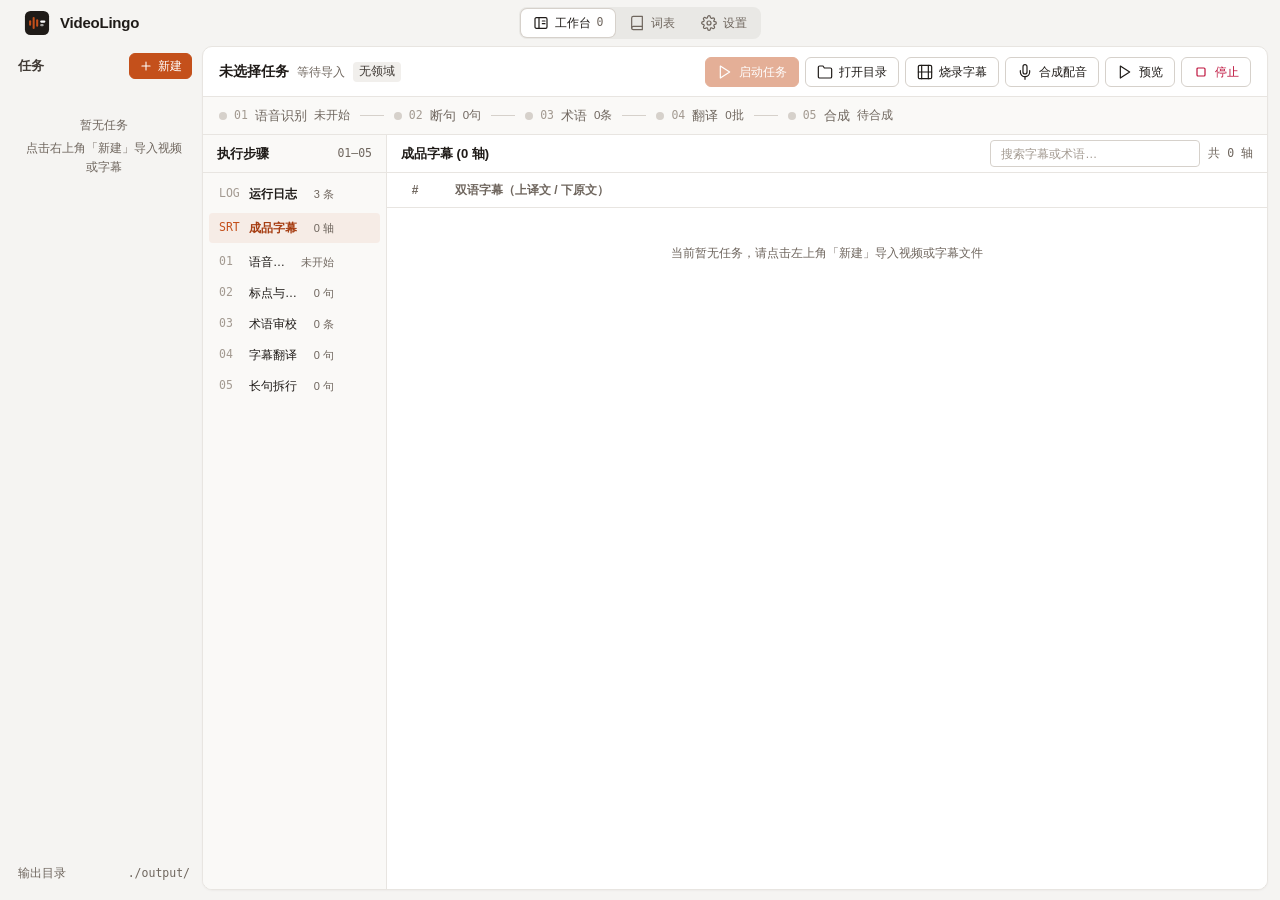
==== commit 6116bfef: "refactor(terms,subtitles): simplify terminology indexing/recall and refine subtitle pipeline" ====
--- a/core/webui/index.html
+++ b/core/webui/index.html
@@ -199,7 +199,6 @@
               <div class="row" style="gap:8px;">
                 <input id="task-terms-search" type="text" placeholder="搜索术语…" style="inline-size:160px;">
                 <button type="button" class="xs" id="btn-add-task-term"><svg class="icon" viewBox="0 0 24 24"><path d="M12 5v14M5 12h14"/></svg><span>新增</span></button>
-                <button type="button" class="xs" id="btn-batch-fix-on">全选修正</button>
                 <button type="button" class="xs" id="btn-batch-promote-on">全选入库</button>
                 <button type="button" class="xs" id="btn-rerun-term-extract">重新提取</button>
                 <button type="button" class="xs" id="btn-save-terms-only">保存</button>
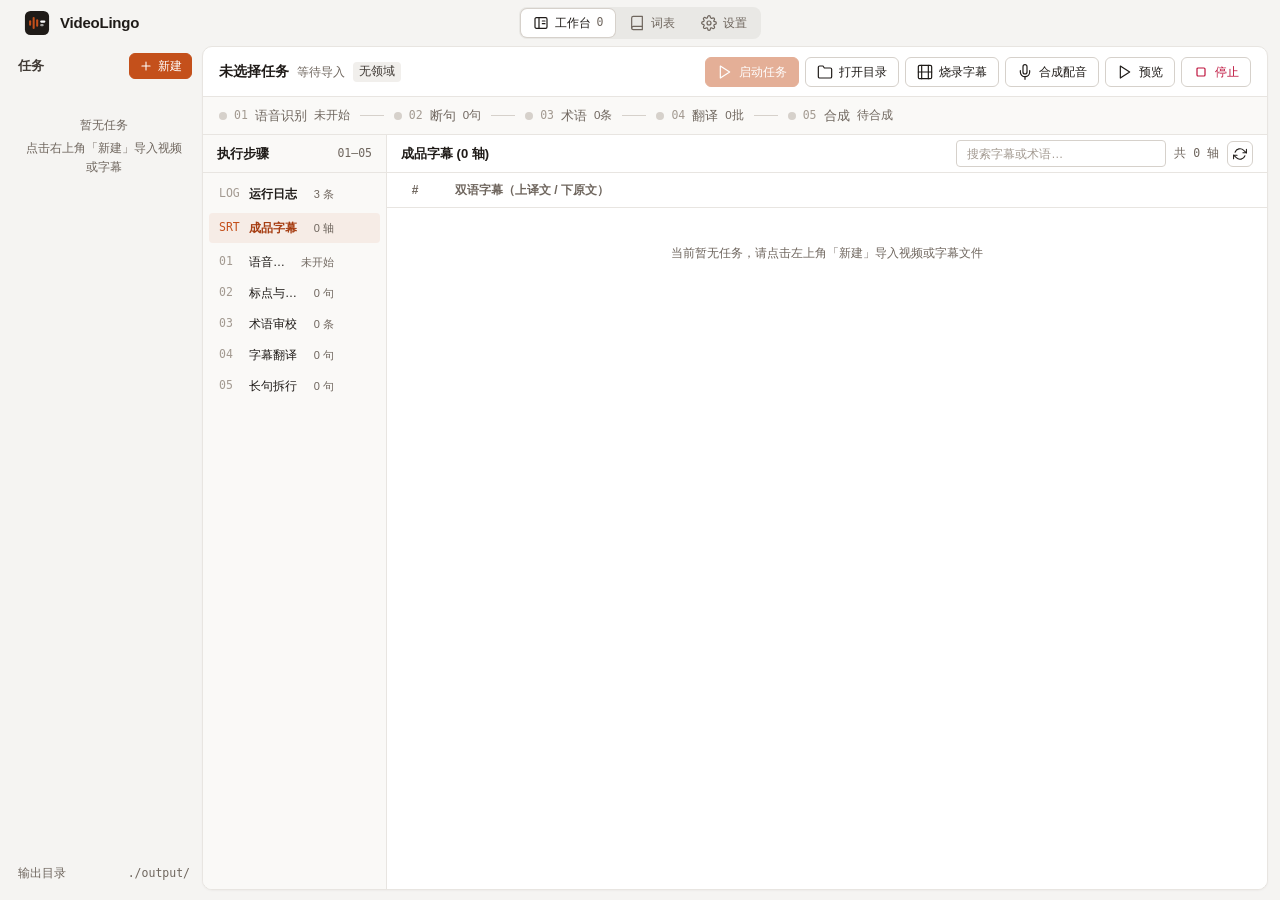
==== commit 47a16b0f: "feat(subtitles,webui): add SRT-to-SQLite sync button and auto-sync before burn - Add refresh icon bu" ====
--- a/core/webui/index.html
+++ b/core/webui/index.html
@@ -172,6 +172,9 @@
               <div class="row" style="gap:8px;">
                 <input id="subtitle-stream-search" type="text" placeholder="搜索字幕或术语…" style="inline-size:210px;">
                 <span class="field-hint mono" id="stream-row-counter">共 0 轴</span>
+                <button type="button" class="xs" id="btn-sync-subtitles-from-srt" style="inline-size:26px; padding:0;" title="从本地 src.srt / trans.srt 刷新同步数据库" aria-label="从 SRT 刷新同步数据库">
+                  <svg class="icon" viewBox="0 0 24 24"><polyline points="23 4 23 10 17 10"/><polyline points="1 20 1 14 7 14"/><path d="M3.51 9a9 9 0 0 1 14.85-3.36L23 10M1 14l4.64 4.36A9 9 0 0 0 20.49 15"/></svg>
+                </button>
                 <button type="button" class="primary xs hidden" id="btn-save-utterances-and-continue" title="确认字幕并继续后续流程">继续任务 →</button>
               </div>
             </div>
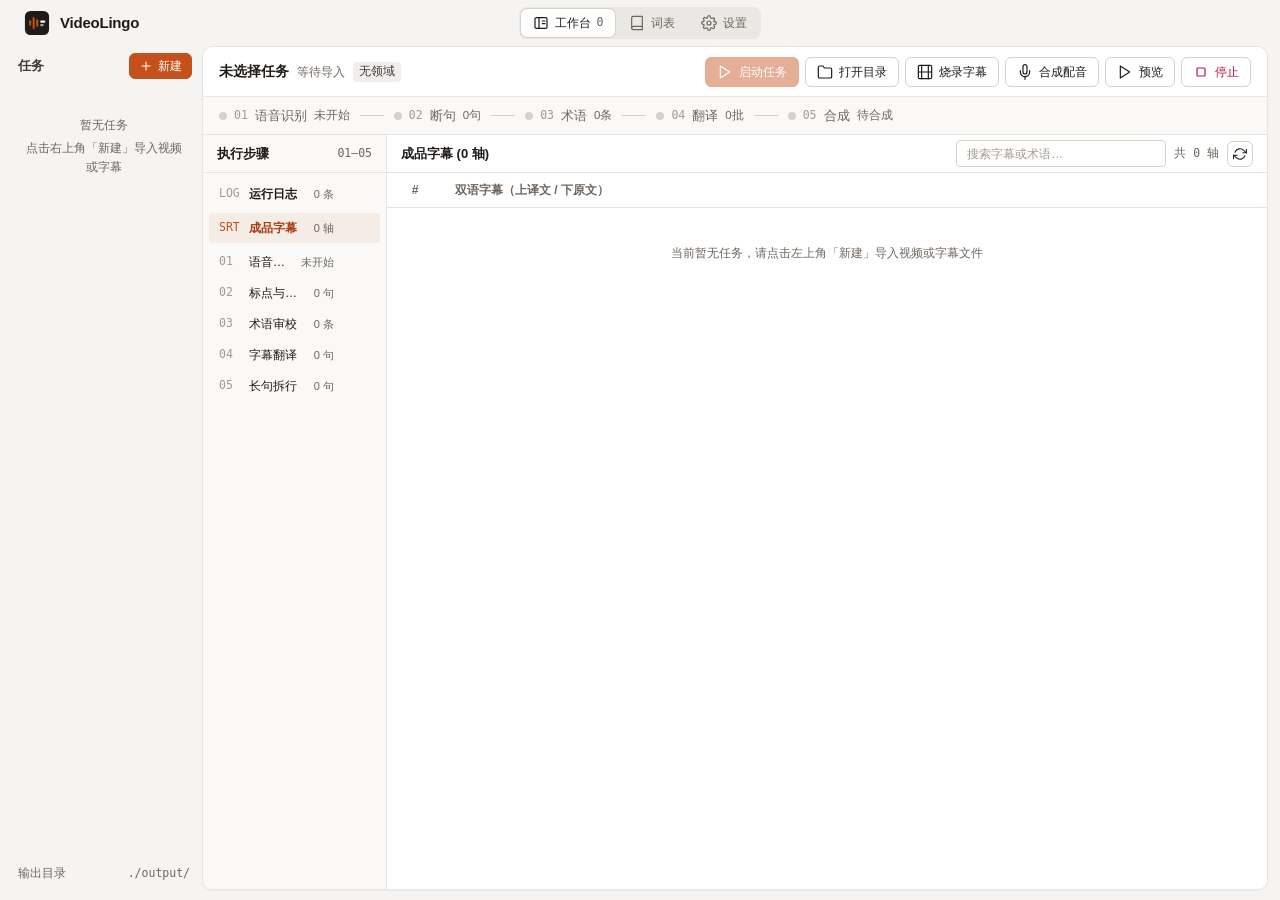
==== commit d8efbaf7: "fix(logs,webui): isolate per-task logs and persist runtime.jsonl across restarts" ====
--- a/core/webui/index.html
+++ b/core/webui/index.html
@@ -201,6 +201,7 @@
               </div>
               <div class="row" style="gap:8px;">
                 <input id="task-terms-search" type="text" placeholder="搜索术语…" style="inline-size:160px;">
+                <button type="button" class="xs" id="btn-toggle-kb-terms" aria-pressed="false" title="显示或隐藏已在领域词库内的术语">全部</button>
                 <button type="button" class="xs" id="btn-add-task-term"><svg class="icon" viewBox="0 0 24 24"><path d="M12 5v14M5 12h14"/></svg><span>新增</span></button>
                 <button type="button" class="xs" id="btn-batch-promote-on">全选入库</button>
                 <button type="button" class="xs" id="btn-rerun-term-extract">重新提取</button>
@@ -234,7 +235,7 @@
             </div>
           </section>
 
-          <!-- 右侧详情槽 C: 运行日志面板 (log/runtime.log，执行步骤第一个显示) -->
+          <!-- 右侧详情槽 C: 运行日志面板 (log/runtime.jsonl，执行步骤第一个显示) -->
           <section class="console-dock hidden" id="console-dock">
             <div class="console-bar" id="console-bar-toggle-area">
               <div class="console-bar-left">
@@ -242,7 +243,7 @@
                   <svg class="icon" viewBox="0 0 24 24"><polyline points="4 17 10 11 4 5"/><line x1="12" y1="19" x2="20" y2="19"/></svg>
                   <span>运行日志</span>
                 </span>
-                <span class="field-key">runtime.log</span>
+                <span class="field-key">runtime.jsonl</span>
                 <span class="console-preview" id="console-latest-preview">等待任务运行…</span>
               </div>
               <div class="row" style="gap:6px; flex-shrink:0;">
--- a/core/webui/views.css
+++ b/core/webui/views.css
@@ -91,7 +91,8 @@
     }
 
     .term-icon-btn.is-fix-on,
-    .term-icon-btn.is-promote-on {
+    .term-icon-btn.is-promote-on,
+    #btn-toggle-kb-terms[aria-pressed="true"] {
       background: var(--brand-soft);
       color: var(--brand-bright);
       border-color: transparent;
@@ -206,7 +207,7 @@
     }
 
     /* =========================================================
-       CONSOLE STAGE PANE (log/runtime.log)
+       CONSOLE STAGE PANE (log/runtime.jsonl)
        ========================================================= */
     .console-dock {
       background: var(--bg-pane);
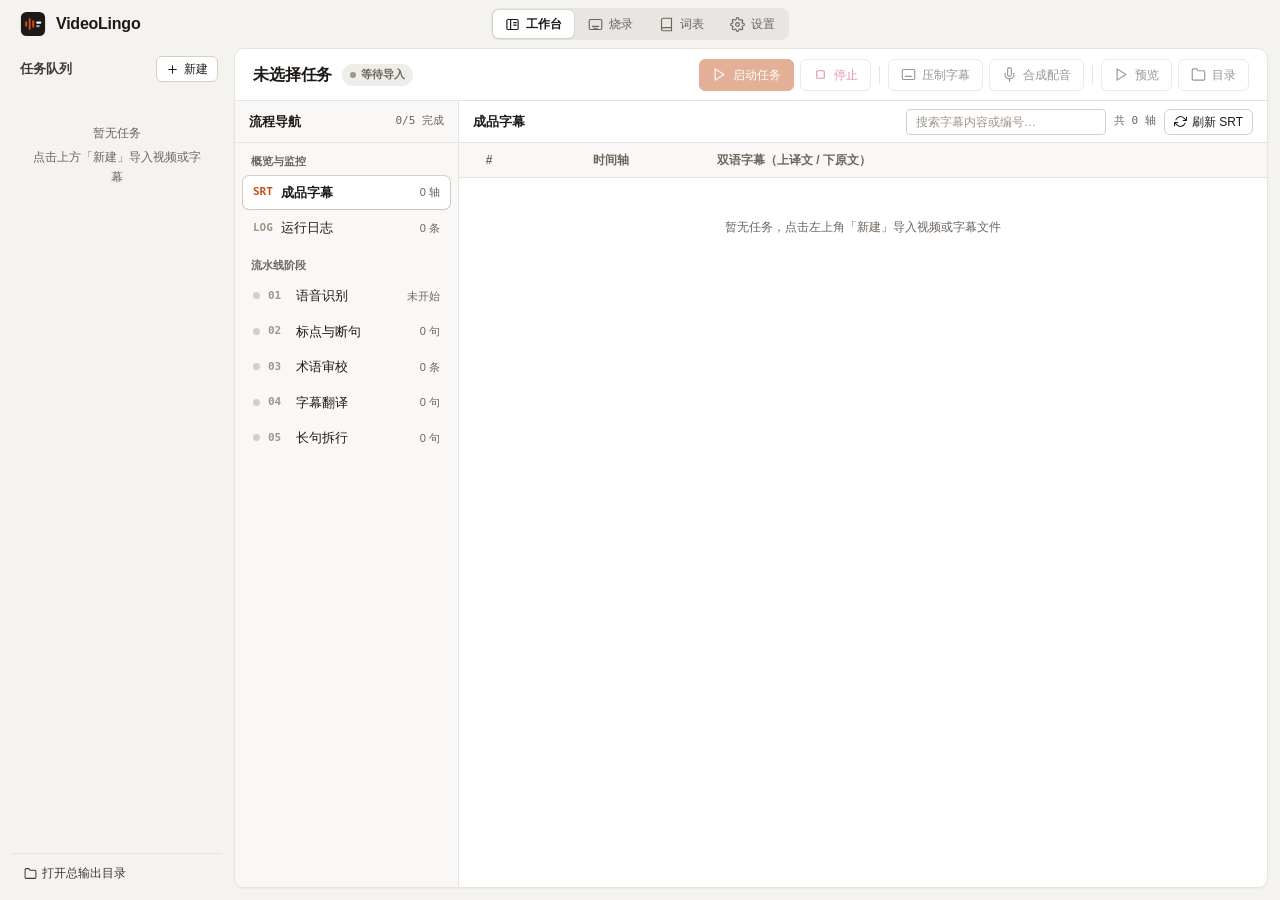
==== commit 30d93c02: "perf(core,webui): split monolith modules, add burn view, and speed up task switching - Split API, wo" ====
--- a/core/webui/index.html
+++ b/core/webui/index.html
@@ -3,19 +3,21 @@
 <head>
   <meta charset="utf-8">
   <meta name="viewport" content="width=device-width, initial-scale=1">
-  <title>VideoLingo — 本地多任务字幕与配音后期工作台</title>
-  <link rel="stylesheet" href="./base.css">
-  <link rel="stylesheet" href="./workbench.css">
-  <link rel="stylesheet" href="./views.css">
+  <title>VideoLingo — 本地多任务字幕与配音工作台</title>
+  <link rel="icon" type="image/svg+xml" href="data:image/svg+xml,%3Csvg xmlns='http://www.w3.org/2000/svg' viewBox='0 0 28 28'%3E%3Crect x='1' y='1' width='26' height='26' rx='6' fill='%231f1b18'/%3E%3Crect x='5.5' y='11' width='2.2' height='6' rx='1.1' fill='%23c4501b'/%3E%3Crect x='9.3' y='7.5' width='2.2' height='13' rx='1.1' fill='%23c4501b'/%3E%3Crect x='13.1' y='10' width='2.2' height='8' rx='1.1' fill='%23c4501b'/%3E%3Crect x='17.4' y='11.4' width='5.6' height='2.2' rx='1.1' fill='%23ffffff'/%3E%3Crect x='17.4' y='15.2' width='3.8' height='2.2' rx='1.1' fill='%23ffffff' fill-opacity='0.6'/%3E%3C/svg%3E">
+  <link rel="stylesheet" href="./css/base.css">
+  <link rel="stylesheet" href="./css/layout-rail.css">
+  <link rel="stylesheet" href="./css/intake-modal.css">
+  <link rel="stylesheet" href="./css/stream-grid.css">
+  <link rel="stylesheet" href="./css/terms-console.css">
+  <link rel="stylesheet" href="./css/burn-glossary.css">
+  <link rel="stylesheet" href="./css/settings-dialog.css">
 </head>
 <body>
-  <!-- =========================================================
-       TOP STUDIO CHROME BAR (42px Edge-to-Edge)
-       ========================================================= -->
   <header class="topbar">
     <div class="brand-cluster">
       <svg class="brand-logo" viewBox="0 0 28 28" aria-hidden="true">
-        <rect x="1" y="1" width="26" height="26" rx="6" fill="#1f1b18"/>
+        <rect x="1" y="1" width="26" height="26" rx="6" fill="#1d1916"/>
         <rect x="5.5" y="11" width="2.2" height="6" rx="1.1" fill="#c4501b"/>
         <rect x="9.3" y="7.5" width="2.2" height="13" rx="1.1" fill="#c4501b"/>
         <rect x="13.1" y="10" width="2.2" height="8" rx="1.1" fill="#c4501b"/>
@@ -29,14 +31,18 @@
       <button type="button" class="seg-btn active" data-nav="workbench" id="tab-workbench">
         <svg class="icon" viewBox="0 0 24 24"><rect x="3" y="4" width="18" height="16" rx="2"/><path d="M9 4v16M14 9h4M14 13h4"/></svg>
         <span>工作台</span>
-        <span class="seg-count" id="nav-task-count">0</span>
+        <span class="seg-count" id="nav-task-count" data-zero="true">0</span>
+      </button>
+      <button type="button" class="seg-btn" data-nav="burn" id="tab-burn">
+        <svg class="icon" viewBox="0 0 24 24"><rect x="2" y="4" width="20" height="16" rx="2"/><path d="M7 15h10M9 18h6"/></svg>
+        <span>烧录</span>
       </button>
       <button type="button" class="seg-btn" data-nav="glossary" id="tab-glossary">
         <svg class="icon" viewBox="0 0 24 24"><path d="M4 19.5A2.5 2.5 0 0 1 6.5 17H20"/><path d="M6.5 2H20v20H6.5A2.5 2.5 0 0 1 4 19.5v-15A2.5 2.5 0 0 1 6.5 2z"/></svg>
         <span>词表</span>
       </button>
       <button type="button" class="seg-btn" data-nav="settings" id="tab-settings">
-        <svg class="icon" viewBox="0 0 24 24"><circle cx="12" cy="12" r="3"/><path d="M19.4 15a1.65 1.65 0 0 0 .33 1.82l.06.06a2 2 0 1 1-2.83 2.83l-.06-.06a1.65 1.65 0 0 0-1.82-.33 1.65 1.65 0 0 0-1 1.51V21a2 2 0 0 1-4 0v-.09A1.65 1.65 0 0 0 9 19.4a1.65 1.65 0 0 0-1.82.33l-.06-.06a2 2 0 1 1-2.83-2.83l.06-.06a1.65 1.65 0 0 0 .33-1.82 1.65 1.65 0 0 0-1.51-1H3a2 2 0 0 1 0-4h.09A1.65 1.65 0 0 0 4.6 9a1.65 1.65 0 0 0-.33-1.82l-.06-.06a2 2 0 1 1 2.83-2.83l.06.06a1.65 1.65 0 0 0 1.82.33H9a1.65 1.65 0 0 0 1-1.51V3a2 2 0 0 1 4 0v.09a1.65 1.65 0 0 0 1 1.51 1.65 1.65 0 0 0 1.82.33l.06-.06a2 2 0 1 1 2.83 2.83l-.06.06a1.65 1.65 0 0 0-.33 1.82V9a1.65 1.65 0 0 0 1.51 1H21a2 2 0 0 1 0 4h-.09a1.65 1.65 0 0 0-1.51 1z"/></svg>
+        <svg class="icon" viewBox="0 0 24 24"><circle cx="12" cy="12" r="3"/><path d="M19.4 15a1.65 1.65 0 0 0 .33 1.82l.06.06a2 2 0 1 1-2.83 2.83l-.06-.06a1.65 1.65 0 0 0-1.82-.33 1.65 1.65 0 0 0-1 1.51V21a2 2 0 0 1-4 0v-.09A1.65 1.65 0 0 0 9 19.4a1.65 1.65 0 0 0-1.82.33l-.06.06a2 2 0 1 1-2.83-2.83l.06-.06a1.65 1.65 0 0 0 .33-1.82 1.65 1.65 0 0 0-1.51-1H3a2 2 0 0 1 0-4h.09A1.65 1.65 0 0 0 4.6 9a1.65 1.65 0 0 0-.33-1.82l-.06-.06a2 2 0 1 1 2.83-2.83l.06.06a1.65 1.65 0 0 0 1.82.33H9a1.65 1.65 0 0 0 1-1.51V3a2 2 0 0 1 4 0v.09a1.65 1.65 0 0 0 1 1.51 1.65 1.65 0 0 0 1.82.33l.06-.06a2 2 0 1 1 2.83 2.83l-.06.06a1.65 1.65 0 0 0-.33 1.82V9a1.65 1.65 0 0 0 1.51 1H21a2 2 0 0 1 0 4h-.09a1.65 1.65 0 0 0-1.51 1z"/></svg>
         <span>设置</span>
       </button>
     </nav>
@@ -46,16 +52,12 @@
     </div>
   </header>
 
-  <!-- =========================================================
-       VIEW 1: 任务工作台 (256px Left Rail + Edge-to-Edge Main Dock)
-       ========================================================= -->
   <section id="view-workbench" class="studio-shell">
 
-    <!-- 左侧常驻任务队列轨 -->
     <aside class="task-rail" aria-label="任务工作区队列">
       <div class="rail-header">
-        <span class="rail-title">任务</span>
-        <button type="button" class="primary xs" id="btn-toggle-new-task">
+        <span class="rail-title">任务队列</span>
+        <button type="button" class="xs" id="btn-toggle-new-task">
           <svg class="icon" viewBox="0 0 24 24"><path d="M12 5v14M5 12h14"/></svg>
           <span>新建</span>
         </button>
@@ -64,126 +66,87 @@
       <div class="rail-list" id="task-rail-list"></div>
 
       <div class="rail-footer">
-        <span>输出目录</span>
-        <span class="mono">./output/</span>
+        <button type="button" class="ghost xs rail-footer-btn" id="btn-open-output-root" title="在访达 / 资源管理器中打开 ./output 总目录">
+          <svg class="icon" viewBox="0 0 24 24"><path d="M22 19a2 2 0 0 1-2 2H4a2 2 0 0 1-2-2V5a2 2 0 0 1 2-2h5l2 3h9a2 2 0 0 1 2 2z"/></svg>
+          <span>打开总输出目录</span>
+        </button>
       </div>
     </aside>
 
-    <!-- 右侧一体化主控台画布 -->
     <div class="studio-main">
 
-      <!-- ROW 1: 任务主命令工具栏 (Identity + Handoff Actions) -->
       <div class="task-command-bar">
         <div class="task-identity">
           <h1 class="task-heading" id="detail-task-title">未选择任务</h1>
           <span class="status-label" id="detail-task-badge">等待导入</span>
-          <span class="tag mono" id="detail-domain-pill">无领域</span>
+          <span class="tag hidden" id="detail-domain-pill">通用</span>
         </div>
 
         <div class="toolbar-group">
-          <button type="button" class="primary" id="btn-start-resume-task" title="启动新任务或从中断/暂停处继续执行">
+          <button type="button" class="primary" id="btn-start-resume-task" title="启动新任务或从暂停处继续执行">
             <svg class="icon" viewBox="0 0 24 24"><polygon points="5 3 19 12 5 21 5 3"/></svg>
             <span id="btn-start-resume-label">启动任务</span>
           </button>
-          <button type="button" id="btn-open-task-dir" title="在访达/资源管理器中打开输出目录">
-            <svg class="icon" viewBox="0 0 24 24"><path d="M22 19a2 2 0 0 1-2 2H4a2 2 0 0 1-2-2V5a2 2 0 0 1 2-2h5l2 3h9a2 2 0 0 1 2 2z"/></svg>
-            <span>打开目录</span>
+          <button type="button" class="danger" id="btn-stop-task" disabled title="停止当前运行、暂停或排队中的任务">
+            <svg class="icon" viewBox="0 0 24 24"><rect x="6" y="6" width="12" height="12" rx="1.5"/></svg>
+            <span>停止</span>
           </button>
-          <button type="button" id="btn-burn-sub-video" title="压制双语字幕视频 output_sub.mp4">
-            <svg class="icon" viewBox="0 0 24 24"><rect x="2" y="2" width="20" height="20" rx="2.18" ry="2.18"/><line x1="7" y1="2" x2="7" y2="22"/><line x1="17" y1="2" x2="17" y2="22"/><line x1="2" y1="12" x2="22" y2="12"/></svg>
-            <span>烧录字幕</span>
+          <span class="toolbar-sep" aria-hidden="true"></span>
+          <button type="button" id="btn-burn-sub-video" title="压制字幕视频 output_sub.mp4">
+            <svg class="icon" viewBox="0 0 24 24"><rect x="2" y="4" width="20" height="16" rx="2"/><path d="M7 15h10"/></svg>
+            <span>压制字幕</span>
           </button>
-          <button type="button" id="btn-run-dubbing" title="生成配音视频 output_dub.mp4">
+          <button type="button" id="btn-run-dubbing" title="合成配音视频 output_dub.mp4">
             <svg class="icon" viewBox="0 0 24 24"><path d="M12 1a3 3 0 0 0-3 3v8a3 3 0 0 0 6 0V4a3 3 0 0 0-3-3z"/><path d="M19 10v2a7 7 0 0 1-14 0v-2"/><line x1="12" y1="19" x2="12" y2="23"/></svg>
             <span>合成配音</span>
           </button>
-          <button type="button" id="btn-preview-video-modal">
+          <span class="toolbar-sep" aria-hidden="true"></span>
+          <button type="button" id="btn-preview-video-modal" title="预览当前任务视频或成片">
             <svg class="icon" viewBox="0 0 24 24"><polygon points="5 3 19 12 5 21 5 3"/></svg>
             <span>预览</span>
           </button>
-          <button type="button" class="danger" id="btn-stop-task">
-            <svg class="icon" viewBox="0 0 24 24"><rect x="6" y="6" width="12" height="12" rx="1.5"/></svg>
-            <span>停止</span>
+          <button type="button" id="btn-open-task-dir" title="在访达 / 资源管理器中打开当前任务目录">
+            <svg class="icon" viewBox="0 0 24 24"><path d="M22 19a2 2 0 0 1-2 2H4a2 2 0 0 1-2-2V5a2 2 0 0 1 2-2h5l2 3h9a2 2 0 0 1 2 2z"/></svg>
+            <span>目录</span>
           </button>
         </div>
       </div>
 
-      <!-- ROW 2: 五阶段流水线进度指示 -->
-      <div class="pipeline-ribbon">
-        <div class="pipeline-steps" role="list" aria-label="流水线五阶段进度">
-          <div class="pipe-node" id="pill-stage-1" role="listitem">
-            <span class="pipe-dot"></span>
-            <span class="pipe-num">01</span>
-            <span>语音识别</span>
-            <span class="pipe-stat" id="pill-badge-1">未开始</span>
-          </div>
-          <span class="pipe-line" id="pipe-line-1"></span>
-          <div class="pipe-node" id="pill-stage-2" role="listitem">
-            <span class="pipe-dot"></span>
-            <span class="pipe-num">02</span>
-            <span>断句</span>
-            <span class="pipe-stat" id="pill-badge-2">0句</span>
-          </div>
-          <span class="pipe-line" id="pipe-line-2"></span>
-          <div class="pipe-node" id="pill-stage-3" role="listitem">
-            <span class="pipe-dot"></span>
-            <span class="pipe-num">03</span>
-            <span>术语</span>
-            <span class="pipe-stat" id="pill-badge-3">0条</span>
-          </div>
-          <span class="pipe-line" id="pipe-line-3"></span>
-          <div class="pipe-node" id="pill-stage-4" role="listitem">
-            <span class="pipe-dot"></span>
-            <span class="pipe-num">04</span>
-            <span>翻译</span>
-            <span class="pipe-stat" id="pill-badge-4">0批</span>
-          </div>
-          <span class="pipe-line" id="pipe-line-4"></span>
-          <div class="pipe-node" id="pill-stage-5" role="listitem">
-            <span class="pipe-dot"></span>
-            <span class="pipe-num">05</span>
-            <span>合成</span>
-            <span class="pipe-stat" id="pill-badge-5">待合成</span>
-          </div>
-        </div>
-      </div>
-
-      <!-- CENTER WORKSPACE BODY (常驻左树 + 右侧原地切换画布) -->
       <div class="workspace-body">
         <div class="timeline-split" id="workspace-mode-timeline">
 
-          <!-- 左子栏 (248px): 常驻阶段与批次进度流 (唯一导航) -->
-          <aside class="batch-sidebar">
+          <aside class="batch-sidebar" aria-label="任务视图与流水线阶段">
             <div class="subpane-bar">
-              <span class="subpane-title">执行步骤</span>
-              <span class="field-key" id="batch-count-badge">01–05</span>
+              <span class="subpane-title">流程导航</span>
+              <span class="field-hint mono" id="batch-count-badge">0/5 完成</span>
             </div>
             <div class="batch-tree" id="batch-tree-list"></div>
           </aside>
 
-          <!-- 右侧详情槽 A: 双语字幕只读结果表 -->
           <div class="subtitle-stage" id="subtitle-detail-pane">
             <div class="subpane-bar">
-              <div class="row" style="gap:8px;">
-                <span class="subpane-title" id="active-batch-heading">成品字幕 (0 轴)</span>
-                <span class="field-key" id="active-batch-tag"></span>
-              </div>
-
-              <div class="row" style="gap:8px;">
-                <input id="subtitle-stream-search" type="text" placeholder="搜索字幕或术语…" style="inline-size:210px;">
+              <div class="subpane-bar-left">
+                <span class="subpane-title" id="active-batch-heading">成品字幕</span>
+                <span class="field-hint mono" id="active-batch-tag"></span>
+              </div>
+
+              <div class="subpane-bar-right">
+                <input id="subtitle-stream-search" type="text" placeholder="搜索字幕内容或编号…" style="inline-size:200px;">
                 <span class="field-hint mono" id="stream-row-counter">共 0 轴</span>
-                <button type="button" class="xs" id="btn-sync-subtitles-from-srt" style="inline-size:26px; padding:0;" title="从本地 src.srt / trans.srt 刷新同步数据库" aria-label="从 SRT 刷新同步数据库">
+                <button type="button" class="xs" id="btn-sync-subtitles-from-srt" title="从本地 src.srt / trans.srt 重新同步字幕">
                   <svg class="icon" viewBox="0 0 24 24"><polyline points="23 4 23 10 17 10"/><polyline points="1 20 1 14 7 14"/><path d="M3.51 9a9 9 0 0 1 14.85-3.36L23 10M1 14l4.64 4.36A9 9 0 0 0 20.49 15"/></svg>
+                  <span>刷新 SRT</span>
                 </button>
-                <button type="button" class="primary xs hidden" id="btn-save-utterances-and-continue" title="确认字幕并继续后续流程">继续任务 →</button>
+                <button type="button" class="primary xs hidden" id="btn-save-utterances-and-continue" title="确认字幕并继续后续合成流程">确认并继续 →</button>
               </div>
             </div>
 
             <div class="table-scroll">
-              <table class="data-grid" aria-label="双语字幕列表">
+              <table class="data-grid" aria-label="字幕与阶段数据列表">
                 <thead id="structured-stream-thead">
                   <tr>
-                    <th style="width:56px;">#</th>
+                    <th style="width:60px;">#</th>
+                    <th style="width:184px;">时间轴</th>
                     <th>双语字幕（上译文 / 下原文）</th>
                   </tr>
                 </thead>
@@ -192,42 +155,37 @@
             </div>
           </div>
 
-          <!-- 右侧详情槽 B: Step 03 术语提取与消歧面板 (同级右侧切换，不隐藏左侧进度流) -->
           <section class="terms-workbench hidden" id="terms-review-panel">
             <div class="subpane-bar">
-              <div class="row" style="gap:10px;">
+              <div class="subpane-bar-left">
                 <span class="subpane-title">术语审校</span>
                 <span class="field-hint mono" id="task-terms-counter">0 条</span>
               </div>
-              <div class="row" style="gap:8px;">
-                <input id="task-terms-search" type="text" placeholder="搜索术语…" style="inline-size:160px;">
-                <button type="button" class="xs" id="btn-toggle-kb-terms" aria-pressed="false" title="显示或隐藏已在领域词库内的术语">全部</button>
-                <button type="button" class="xs" id="btn-add-task-term"><svg class="icon" viewBox="0 0 24 24"><path d="M12 5v14M5 12h14"/></svg><span>新增</span></button>
-                <button type="button" class="xs" id="btn-batch-promote-on">全选入库</button>
-                <button type="button" class="xs" id="btn-rerun-term-extract">重新提取</button>
+              <div class="subpane-bar-right">
+                <input id="task-terms-search" type="text" placeholder="筛选术语或译名…" style="inline-size:168px;">
+                <button type="button" class="xs" id="btn-toggle-kb-terms" aria-pressed="false" title="切换是否显示已在领域词库内的术语">显示全部</button>
+                <button type="button" class="xs" id="btn-rerun-term-extract" title="清空当前提取结果并重新调用模型提取术语">重新提取</button>
                 <button type="button" class="xs" id="btn-save-terms-only">保存</button>
-                <button type="button" class="primary xs" id="btn-save-terms-and-continue">继续翻译 →</button>
+                <button type="button" class="primary xs" id="btn-save-terms-and-continue">确认并继续 →</button>
               </div>
             </div>
 
             <div class="terms-context-strip">
-              <label class="field">
-                <span class="field-label">
-                  <span>内容摘要</span>
-                </span>
-                <textarea id="terms-theme-input" rows="2" placeholder="提取术语后自动生成内容摘要，也可手动补充背景说明…"></textarea>
+              <label class="terms-summary-card" for="terms-theme-input">
+                <span class="terms-summary-label">背景摘要</span>
+                <textarea id="terms-theme-input" rows="1" placeholder="提取术语时自动生成视频主题摘要，也可手动补充翻译语境…"></textarea>
               </label>
             </div>
 
             <div class="table-scroll">
-              <table class="data-grid" aria-label="任务专业术语审校表">
+              <table class="data-grid terms-grid" aria-label="任务专业术语审校表">
                 <thead>
                   <tr>
-                    <th style="width:18%;">原文</th>
-                    <th style="width:16%;">译名</th>
-                    <th style="width:34%;">术语别名</th>
-                    <th style="width:22%;">备注</th>
-                    <th style="width:108px; text-align:right;">操作</th>
+                    <th style="width:24%;">原文术语</th>
+                    <th style="width:22%;">目标译名</th>
+                    <th style="width:26%;">同义词 / 识别纠错</th>
+                    <th style="width:18%;">备注</th>
+                    <th style="width:116px; text-align:right;">操作</th>
                   </tr>
                 </thead>
                 <tbody id="task-terms-tbody"></tbody>
@@ -235,7 +193,6 @@
             </div>
           </section>
 
-          <!-- 右侧详情槽 C: 运行日志面板 (log/runtime.jsonl，执行步骤第一个显示) -->
           <section class="console-dock hidden" id="console-dock">
             <div class="console-bar" id="console-bar-toggle-area">
               <div class="console-bar-left">
@@ -243,30 +200,28 @@
                   <svg class="icon" viewBox="0 0 24 24"><polyline points="4 17 10 11 4 5"/><line x1="12" y1="19" x2="20" y2="19"/></svg>
                   <span>运行日志</span>
                 </span>
-                <span class="field-key">runtime.jsonl</span>
-                <span class="console-preview" id="console-latest-preview">等待任务运行…</span>
-              </div>
-              <div class="row" style="gap:6px; flex-shrink:0;">
+                <span class="sr-only" id="console-latest-preview">等待任务运行…</span>
+              </div>
+              <div class="subpane-bar-right">
                 <button type="button" class="xs" id="btn-filter-warn-log">仅看告警 (0)</button>
                 <button type="button" class="xs" id="btn-copy-log">复制</button>
-                <button type="button" class="ghost xs hidden" id="btn-toggle-console">收起</button>
+                <button type="button" class="ghost xs hidden" id="btn-toggle-console">返回字幕</button>
               </div>
             </div>
             <div class="terminal-box" id="global-log-console"></div>
           </section>
 
-          </div>
         </div>
       </div>
-
-      <!-- 右侧详情槽 C: 运行日志面板 (与字幕/术语面板同级切换，执行步骤第一个显示) -->
     </div>
   </section>
 
-  <!-- 新建任务弹窗 -->
   <dialog id="new-task-dialog" class="nt-dialog" closedby="any" aria-labelledby="new-task-modal-title">
     <header class="nt-head">
-      <h2 class="nt-title" id="new-task-modal-title">新建任务</h2>
+      <div>
+        <h2 class="nt-title" id="new-task-modal-title">新建任务</h2>
+        <p class="nt-subtitle">导入本地音视频或在线链接，按需生成双语字幕与配音成片</p>
+      </div>
       <button type="button" class="ghost nt-close" id="btn-close-intake" title="关闭 (Esc)" aria-label="关闭">
         <svg class="icon" viewBox="0 0 24 24"><line x1="18" y1="6" x2="6" y2="18"/><line x1="6" y1="6" x2="18" y2="18"/></svg>
       </button>
@@ -276,22 +231,24 @@
       <section class="nt-field">
         <div class="nt-label-row">
           <label class="nt-label" for="input-source-path">媒体来源</label>
-          <span class="nt-aside">可直接拖入文件</span>
+          <span class="nt-aside">支持拖拽视频、音频或字幕文件到此窗口</span>
         </div>
         <div class="nt-drop" id="upload-dropzone">
           <svg class="icon nt-drop-icon" viewBox="0 0 24 24"><path d="M21 15v4a2 2 0 0 1-2 2H5a2 2 0 0 1-2-2v-4"/><polyline points="17 8 12 3 7 8"/><line x1="12" y1="3" x2="12" y2="15"/></svg>
-          <input id="input-source-path" type="text" autofocus value="" placeholder="粘贴本地路径或 YouTube 链接">
+          <input id="input-source-path" type="text" autofocus value="" placeholder="粘贴本地媒体路径或 YouTube 链接">
           <button type="button" class="nt-browse" id="btn-pick-local">浏览…</button>
         </div>
-        <div class="nt-affix">
+        <div class="nt-affix" id="sub-dropzone">
           <label class="nt-affix-label" for="input-sub-path">原文字幕</label>
-          <input id="input-sub-path" type="text" placeholder="可选，已有 .srt 可跳过语音识别">
+          <input id="input-sub-path" type="text" placeholder="选填，已有 .srt 原文字幕可跳过语音识别">
+          <button type="button" class="ghost xs hidden" id="btn-clear-sub">清空</button>
+          <button type="button" class="xs nt-affix-browse" id="btn-pick-sub">浏览…</button>
         </div>
       </section>
 
       <div class="nt-row-split">
         <section class="nt-field">
-          <span class="nt-label">语言</span>
+          <span class="nt-label">源语言与目标语言</span>
           <div class="nt-lang">
             <div class="nt-dropdown" id="nt-src-lang-dropdown">
               <input type="hidden" id="task-src-lang" value="en">
@@ -345,21 +302,41 @@
               </div>
             </div>
             <svg class="icon nt-lang-arrow" viewBox="0 0 24 24" aria-hidden="true"><line x1="5" y1="12" x2="19" y2="12"/><polyline points="13 6 19 12 13 18"/></svg>
-            <input id="task-tgt-lang" type="text" value="简体中文" placeholder="目标语言" aria-label="目标语言">
+            <div class="nt-dropdown nt-combo" id="nt-tgt-lang-dropdown">
+              <div class="nt-combo-box">
+                <input id="task-tgt-lang" type="text" value="简体中文" placeholder="目标语言" aria-label="目标语言">
+                <button type="button" class="nt-combo-toggle" aria-haspopup="listbox" aria-expanded="false" aria-label="选择常用目标语言">
+                  <svg class="icon nt-select-chevron" viewBox="0 0 24 24" aria-hidden="true"><polyline points="6 9 12 15 18 9"/></svg>
+                </button>
+              </div>
+              <div class="nt-menu" role="listbox" aria-label="常用目标语言">
+                <div class="nt-menu-list">
+                  <button type="button" class="nt-menu-item active" role="option" data-value="简体中文"><span class="nt-item-main">简体中文</span></button>
+                  <button type="button" class="nt-menu-item" role="option" data-value="繁體中文"><span class="nt-item-main">繁體中文</span></button>
+                  <button type="button" class="nt-menu-item" role="option" data-value="English"><span class="nt-item-main">English</span></button>
+                  <button type="button" class="nt-menu-item" role="option" data-value="日本語"><span class="nt-item-main">日本語</span></button>
+                  <button type="button" class="nt-menu-item" role="option" data-value="한국어"><span class="nt-item-main">한국어</span></button>
+                  <button type="button" class="nt-menu-item" role="option" data-value="Español"><span class="nt-item-main">Español</span></button>
+                  <button type="button" class="nt-menu-item" role="option" data-value="Français"><span class="nt-item-main">Français</span></button>
+                  <button type="button" class="nt-menu-item" role="option" data-value="Deutsch"><span class="nt-item-main">Deutsch</span></button>
+                  <button type="button" class="nt-menu-item" role="option" data-value="Русский"><span class="nt-item-main">Русский</span></button>
+                </div>
+              </div>
+            </div>
           </div>
         </section>
 
         <section class="nt-field">
           <div class="nt-label-row">
             <span class="nt-label">领域词表</span>
-            <button type="button" class="nt-link" id="btn-open-glossary-center">管理词表 ↗</button>
+            <button type="button" class="nt-link" id="btn-open-glossary-center" title="切换到词表页管理领域术语">管理词表 ↗</button>
           </div>
           <div class="nt-dropdown" id="nt-domain-dropdown">
             <input type="hidden" id="task-domain" value="destiny2">
             <button type="button" class="nt-select-trigger" aria-haspopup="listbox" aria-expanded="false" aria-label="领域词表">
               <span class="nt-select-value">
                 <span class="mono" id="nt-domain-slug">destiny2</span>
-                <span class="nt-select-badge" id="nt-domain-sub">命运2</span>
+                <span class="nt-select-badge" id="nt-domain-sub">0 词</span>
               </span>
               <svg class="icon nt-select-chevron" viewBox="0 0 24 24" aria-hidden="true"><polyline points="6 9 12 15 18 9"/></svg>
             </button>
@@ -381,36 +358,36 @@
       </div>
 
       <section class="nt-field">
-        <span class="nt-label">产出</span>
+        <span class="nt-label">产出范围</span>
         <div class="nt-options" role="radiogroup" aria-label="产出范围">
           <label class="nt-option">
             <input type="radio" name="task-scope" value="subtitles" checked>
             <span class="nt-option-title">双语字幕</span>
-            <span class="nt-option-desc">识别并翻译，输出 SRT 后停下</span>
+            <span class="nt-option-desc">识别并翻译，输出 SRT 供校对或压制</span>
           </label>
           <label class="nt-option">
             <input type="radio" name="task-scope" value="all">
             <span class="nt-option-title">完整成片</span>
-            <span class="nt-option-desc">字幕、烧录与配音一次完成</span>
+            <span class="nt-option-desc">字幕、硬字幕压制与配音一步完成</span>
           </label>
           <label class="nt-option">
             <input type="radio" name="task-scope" value="transcribe">
             <span class="nt-option-title">仅原文字幕</span>
-            <span class="nt-option-desc">只做语音识别与断句</span>
+            <span class="nt-option-desc">仅执行语音识别与语义断句</span>
           </label>
           <label class="nt-option">
             <input type="radio" name="task-scope" value="dubbing">
-            <span class="nt-option-title">仅配音</span>
-            <span class="nt-option-desc">用已校对的译文 SRT 合成配音</span>
+            <span class="nt-option-title">仅合成配音</span>
+            <span class="nt-option-desc">基于已校对的译文 SRT 生成配音</span>
           </label>
         </div>
       </section>
     </div>
 
     <footer class="nt-foot">
-      <label class="switch-label nt-toggle">
+      <label class="switch-label nt-toggle" id="nt-pause-terms-wrap">
         <input type="checkbox" class="switch" id="task-pause-terms-chk" checked>
-        <span>翻译前暂停，审校术语</span>
+        <span id="nt-pause-terms-text">翻译前暂停，人工审校术语</span>
       </label>
       <div class="nt-actions">
         <button type="button" class="ghost nt-btn" id="btn-cancel-intake">取消</button>
@@ -419,58 +396,237 @@
     </footer>
   </dialog>
 
-  <!-- =========================================================
-       VIEW 2: 领域词表中心 (Edge-to-Edge Split Studio Shell)
-       ========================================================= -->
+  <dialog id="video-preview-dialog" class="preview-dialog" closedby="any" aria-labelledby="preview-dialog-title">
+    <header class="preview-head">
+      <div class="preview-head-left">
+        <h2 class="dialog-title" id="preview-dialog-title">视频预览</h2>
+        <div class="segmented-track preview-tabs hidden" id="preview-source-tabs" role="tablist" aria-label="视频版本切换"></div>
+      </div>
+      <button type="button" class="ghost nt-close" id="btn-close-preview-modal" title="关闭 (Esc)" aria-label="关闭">
+        <svg class="icon" viewBox="0 0 24 24"><line x1="18" y1="6" x2="6" y2="18"/><line x1="6" y1="6" x2="18" y2="18"/></svg>
+      </button>
+    </header>
+    <div class="dialog-body" id="video-preview-body">
+      <div class="preview-empty-state">
+        <svg class="icon preview-empty-icon" viewBox="0 0 24 24" aria-hidden="true"><rect x="2" y="4" width="20" height="16" rx="2"/><polygon points="10 9 15 12 10 15 10 9"/></svg>
+        <div class="preview-empty-title" id="preview-video-tag">暂未生成成片视频</div>
+        <div class="preview-empty-desc" id="preview-modal-status">完成压制字幕或合成配音后，可在此直接预览成片效果</div>
+      </div>
+    </div>
+  </dialog>
+
+  <section id="view-burn" class="burn-shell hidden">
+    <div class="burn-workspace">
+
+      <div class="task-command-bar">
+        <div class="task-identity">
+          <h1 class="task-heading">独立视频烧录</h1>
+          <span class="status-label" id="burn-status-badge">待选择文件</span>
+        </div>
+
+        <div class="toolbar-group">
+          <button type="button" class="ghost" id="btn-burn-jump-style" title="前往全局设置调整 SRT 字幕字体、字号与描边">
+            <span>字幕样式设置 ↗</span>
+          </button>
+          <button type="button" class="hidden" id="btn-burn-open-output" disabled title="在访达 / 资源管理器中定位输出视频">
+            <svg class="icon" viewBox="0 0 24 24"><path d="M22 19a2 2 0 0 1-2 2H4a2 2 0 0 1-2-2V5a2 2 0 0 1 2-2h5l2 3h9a2 2 0 0 1 2 2z"/></svg>
+            <span>打开输出位置</span>
+          </button>
+          <button type="button" class="hidden" id="btn-burn-preview" disabled title="预览压制完成的 MP4 成片">
+            <svg class="icon" viewBox="0 0 24 24"><polygon points="5 3 19 12 5 21 5 3"/></svg>
+            <span>预览成片</span>
+          </button>
+          <button type="button" class="danger hidden" id="btn-burn-stop" disabled title="中止当前压制进程">
+            <svg class="icon" viewBox="0 0 24 24"><rect x="6" y="6" width="12" height="12" rx="1.5"/></svg>
+            <span>停止</span>
+          </button>
+          <button type="button" class="primary" id="btn-burn-start">
+            <svg class="icon" viewBox="0 0 24 24"><polygon points="5 3 19 12 5 21 5 3"/></svg>
+            <span id="btn-burn-start-label">开始烧录</span>
+          </button>
+        </div>
+      </div>
+
+      <div class="burn-progress-strip hidden" id="burn-progress-strip">
+        <div class="burn-progress-meta">
+          <span id="burn-step-text">准备压制…</span>
+          <span class="mono" id="burn-progress-pct">0%</span>
+        </div>
+        <div class="progress-track burn-progress-track">
+          <div class="progress-fill" id="burn-progress-fill" style="inline-size:0%;"></div>
+        </div>
+      </div>
+
+      <div class="burn-body-grid">
+
+        <div class="burn-form-pane" id="burn-drop-surface">
+          <div class="burn-drop-banner">
+            <svg class="icon" viewBox="0 0 24 24" aria-hidden="true"><path d="M21 15v4a2 2 0 0 1-2 2H5a2 2 0 0 1-2-2v-4"/><polyline points="17 8 12 3 7 8"/><line x1="12" y1="3" x2="12" y2="15"/></svg>
+            <span>将本地视频与字幕文件（.srt / .ass / .ssa）直接拖入左侧区域即可自动匹配</span>
+          </div>
+
+          <div class="burn-field-group">
+            <div class="nt-field">
+              <div class="nt-label-row">
+                <label class="nt-label" for="burn-video-path">源视频</label>
+              </div>
+              <div class="burn-file-row" id="burn-video-drop">
+                <svg class="icon nt-drop-icon" viewBox="0 0 24 24" aria-hidden="true"><rect x="2" y="4" width="20" height="16" rx="2"/><polygon points="10 9 15 12 10 15 10 9"/></svg>
+                <input type="text" id="burn-video-path" class="mono" placeholder="选择本地源视频或粘贴路径" autocomplete="off" spellcheck="false">
+                <button type="button" class="xs" id="btn-burn-pick-video">浏览…</button>
+              </div>
+            </div>
+
+            <div class="nt-field">
+              <div class="nt-label-row">
+                <label class="nt-label" for="burn-sub-path">主字幕</label>
+              </div>
+              <div class="burn-file-row" id="burn-sub-drop">
+                <svg class="icon nt-drop-icon" viewBox="0 0 24 24" aria-hidden="true"><path d="M14 2H6a2 2 0 0 0-2 2v16a2 2 0 0 0 2 2h12a2 2 0 0 0 2-2V8z"/><polyline points="14 2 14 8 20 8"/><line x1="8" y1="13" x2="16" y2="13"/><line x1="8" y1="17" x2="13" y2="17"/></svg>
+                <input type="text" id="burn-sub-path" class="mono" placeholder="选择字幕文件 (.srt / .ass / .ssa)" autocomplete="off" spellcheck="false">
+                <button type="button" class="xs" id="btn-burn-pick-sub">浏览…</button>
+              </div>
+            </div>
+
+            <div class="nt-field">
+              <div class="nt-label-row">
+                <label class="nt-label" for="burn-sec-sub-path">副字幕（可选）</label>
+              </div>
+              <div class="burn-file-row burn-optional-row" id="burn-sec-sub-drop">
+                <svg class="icon nt-drop-icon" viewBox="0 0 24 24" aria-hidden="true"><path d="M4 6h16M4 12h16M4 18h10"/></svg>
+                <input type="text" id="burn-sec-sub-path" class="mono" placeholder="留空仅压制单条字幕" autocomplete="off" spellcheck="false">
+                <button type="button" class="ghost xs hidden" id="btn-burn-clear-sec-sub">清空</button>
+                <button type="button" class="xs" id="btn-burn-pick-sec-sub">浏览…</button>
+              </div>
+            </div>
+
+            <div class="nt-field">
+              <div class="nt-label-row">
+                <label class="nt-label" for="burn-output-path">输出位置</label>
+                <button type="button" class="nt-link" id="btn-burn-reset-output">恢复默认同目录路径</button>
+              </div>
+              <div class="burn-file-row">
+                <svg class="icon nt-drop-icon" viewBox="0 0 24 24" aria-hidden="true"><path d="M22 19a2 2 0 0 1-2 2H4a2 2 0 0 1-2-2V5a2 2 0 0 1 2-2h5l2 3h9a2 2 0 0 1 2 2z"/></svg>
+                <input type="text" id="burn-output-path" class="mono" placeholder="选择源视频后自动生成同目录 _sub.mp4" autocomplete="off" spellcheck="false">
+                <button type="button" class="xs" id="btn-burn-pick-output">浏览…</button>
+              </div>
+            </div>
+          </div>
+
+          <div class="burn-options-row">
+            <label class="switch-label">
+              <input type="checkbox" class="switch" role="switch" id="burn-gpu-chk" checked>
+              <span>启用显卡硬件加速编码</span>
+            </label>
+            <span class="field-hint">音频流兼容 MP4 容器时自动无损直拷，保留原始音质</span>
+          </div>
+        </div>
+
+        <div class="burn-side-pane">
+          <div class="burn-preview-card">
+            <div class="subpane-bar">
+              <span class="subpane-title">SRT 压制样式预览</span>
+              <span class="field-hint" id="burn-style-mode-hint">导入 .srt 时自动应用全局字幕样式</span>
+            </div>
+            <div class="burn-preview-body">
+              <div class="ass-monitor" id="burn-stage-preview">
+                <div class="ass-safe-frame"></div>
+                <div class="ass-caption-stack" id="burn-preview-box">
+                  <div id="burn-preview-tr">主字幕样式预览（SRT 自动套用译文样式）</div>
+                  <div id="burn-preview-src">Secondary subtitle preview when dual subtitles are selected.</div>
+                </div>
+              </div>
+            </div>
+          </div>
+
+          <div class="console-dock burn-console-pane">
+            <div class="console-bar">
+              <div class="console-bar-left">
+                <span class="subpane-title">压制日志</span>
+                <span class="sr-only" id="burn-console-preview">等待开始烧录…</span>
+              </div>
+              <div class="toolbar-group">
+                <button type="button" class="xs" id="btn-burn-copy-log">复制</button>
+              </div>
+            </div>
+            <div class="terminal-box" id="burn-log-console"></div>
+          </div>
+        </div>
+
+      </div>
+    </div>
+  </section>
+
   <section id="view-glossary" class="glossary-shell hidden">
 
-    <!-- 左栏：领域目录列表与新建/删除 -->
     <aside class="task-rail" aria-label="领域词表">
       <div class="rail-header">
         <span class="rail-title">领域词表</span>
+        <button type="button" class="xs" id="btn-toggle-new-domain">
+          <svg class="icon" viewBox="0 0 24 24"><path d="M12 5v14M5 12h14"/></svg>
+          <span>新建</span>
+        </button>
       </div>
 
+      <div class="domain-create-card hidden" id="new-domain-card">
+        <input id="new-domain-input" type="text" class="mono" placeholder="英文标识，如 poe2 / unreal5">
+        <div class="domain-create-actions">
+          <button type="button" class="ghost xs" id="btn-cancel-domain">取消</button>
+          <button type="button" class="primary xs" id="btn-create-domain">创建</button>
+        </div>
+      </div>
+
       <div class="rail-list" id="domain-list-box"></div>
-
-      <div style="padding:12px 4px 8px; display:flex; flex-direction:column; gap:12px;">
-        <label class="field">
-          <span class="field-label"><span>新建领域</span></span>
-          <input id="new-domain-input" type="text" class="mono" placeholder="例如：poe2 或 unreal5">
-        </label>
-        <div class="row" style="justify-content:space-between;">
-          <button type="button" class="primary xs" id="btn-create-domain"><svg class="icon" viewBox="0 0 24 24"><path d="M12 5v14M5 12h14"/></svg><span>新建</span></button>
-          <button type="button" class="danger xs" id="btn-delete-domain">删除</button>
-        </div>
-      </div>
     </aside>
 
-    <!-- 右栏上下分栏：上 terms.csv 自定义表 + 下 dict.json 权威大词典检索 -->
     <div class="glossary-main">
 
-      <!-- 上半屏：自定义术语表 terms.csv -->
-      <section class="glossary-pane">
-        <div class="subpane-bar">
-          <div class="row">
-            <strong id="glossary-active-title" style="font-size:var(--fs-sm); font-weight:600;">未选择领域 · 自定义术语</strong>
-            <span class="field-key">terms.csv</span>
-          </div>
-          <div class="row">
-            <input id="glossary-csv-search" type="text" placeholder="搜索术语…" style="inline-size:200px;">
-            <button type="button" class="xs" id="btn-import-glossary">导入</button>
-            <button type="button" class="xs" id="btn-add-domain-term"><svg class="icon" viewBox="0 0 24 24"><path d="M12 5v14M5 12h14"/></svg><span>新增</span></button>
-            <button type="button" class="primary xs" id="btn-save-domain-csv">保存</button>
-          </div>
-        </div>
-
+      <header class="glossary-header">
+        <div class="glossary-header-left">
+          <h1 class="task-heading" id="glossary-active-title">未选择领域</h1>
+          <div class="segmented-track" role="tablist" aria-label="词表数据源切换">
+            <button type="button" class="seg-btn active" role="tab" aria-selected="true" data-glossary-tab="terms" id="tab-glossary-terms">
+              <span>自定义术语</span>
+              <span class="seg-count" id="glossary-terms-count">0</span>
+            </button>
+            <button type="button" class="seg-btn" role="tab" aria-selected="false" data-glossary-tab="dict" id="tab-glossary-dict">
+              <span>参考大词典</span>
+              <span class="status-label" id="dict-count-pill">未挂载</span>
+            </button>
+          </div>
+        </div>
+
+        <div class="glossary-toolbar" id="glossary-terms-toolbar">
+          <input id="glossary-csv-search" type="text" placeholder="搜索原文、译名或别名…" style="inline-size:210px;">
+          <label class="btn xs" id="btn-import-glossary" title="导入 CSV / TSV / Excel / JSON 术语表">
+            <span>导入</span>
+            <input type="file" id="input-import-glossary" class="sr-only" accept=".csv,.tsv,.xlsx,.xls,.json">
+          </label>
+          <button type="button" class="xs" id="btn-add-domain-term"><svg class="icon" viewBox="0 0 24 24"><path d="M12 5v14M5 12h14"/></svg><span>新增术语</span></button>
+          <button type="button" class="primary xs" id="btn-save-domain-csv">保存</button>
+          <span class="toolbar-sep" aria-hidden="true"></span>
+          <button type="button" class="danger xs" id="btn-delete-domain" title="删除当前选中的领域词表">删除领域</button>
+        </div>
+
+        <div class="glossary-toolbar hidden" id="glossary-dict-toolbar">
+          <input id="dict-search-input" type="text" value="" placeholder="检索内置参考词典…" style="inline-size:240px;">
+          <label class="btn xs" id="btn-import-dict" title="导入 JSON / CSV / TSV / Excel 权威参考词典">
+            <span>导入词典</span>
+            <input type="file" id="input-import-dict" class="sr-only" accept=".json,.csv,.tsv,.xlsx,.xls">
+          </label>
+        </div>
+      </header>
+
+      <section class="glossary-pane" id="glossary-pane-terms">
         <div class="table-scroll">
-          <table class="data-grid">
+          <table class="data-grid terms-grid" aria-label="领域自定义术语表">
             <thead>
               <tr>
-                <th style="width:18%;">原文</th>
-                <th style="width:16%;">译名</th>
-                <th style="width:36%;">术语别名</th>
-                <th style="width:30%;">备注</th>
-                <th style="width:64px; text-align:right;">操作</th>
+                <th style="width:24%;">原文术语</th>
+                <th style="width:22%;">目标译名</th>
+                <th style="width:26%;">同义词 / 识别纠错</th>
+                <th style="width:20%;">备注</th>
+                <th style="width:88px; text-align:right;">操作</th>
               </tr>
             </thead>
             <tbody id="domain-csv-tbody"></tbody>
@@ -478,26 +634,14 @@
         </div>
       </section>
 
-      <!-- 下半屏：内置词典 dict.json 检索 -->
-      <section class="glossary-pane" style="border-block-end:none;">
-        <div class="subpane-bar">
-          <div class="row">
-            <strong style="font-size:var(--fs-sm); font-weight:600;">内置词典</strong>
-            <span class="field-key">dict.json</span>
-            <span class="status-label" id="dict-count-pill">未挂载词典</span>
-          </div>
-          <div class="row">
-            <input id="dict-search-input" type="text" value="" placeholder="搜索词典…" style="inline-size:240px;">
-            <button type="button" class="xs" id="btn-import-dict">导入词典</button>
-          </div>
-        </div>
-
+      <section class="glossary-pane hidden" id="glossary-pane-dict">
         <div class="table-scroll">
-          <table class="data-grid">
+          <table class="data-grid" aria-label="领域参考大词典">
             <thead>
               <tr>
-                <th style="width:40%;">原文</th>
-                <th style="width:60%;">译名</th>
+                <th style="width:36%;">原文词条</th>
+                <th style="width:50%;">参考译名</th>
+                <th style="width:14%; text-align:right;">操作</th>
               </tr>
             </thead>
             <tbody id="dict-search-tbody"></tbody>
@@ -508,739 +652,771 @@
     </div>
   </section>
 
-  <!-- =========================================================
-       VIEW 3: 全局设置
-       ========================================================= -->
   <section id="view-settings" class="settings-shell hidden">
 
     <aside class="settings-nav" aria-label="设置分类导航">
       <div class="rail-header">
-        <span class="rail-title">设置</span>
+        <span class="rail-title">全局设置</span>
       </div>
-      <button type="button" class="settings-nav-item active" data-settings-page="cfg-sec-llm">翻译模型</button>
-      <button type="button" class="settings-nav-item" data-settings-page="cfg-sec-asr">语音识别</button>
-      <button type="button" class="settings-nav-item" data-settings-page="cfg-sec-ass">字幕样式</button>
-      <button type="button" class="settings-nav-item" data-settings-page="cfg-sec-tts">配音合成</button>
-      <button type="button" class="settings-nav-item" data-settings-page="cfg-sec-ytb">下载与存储</button>
+      <button type="button" class="settings-nav-item active" data-settings-page="cfg-sec-llm">
+        <svg class="icon" viewBox="0 0 24 24"><path d="M21 15a2 2 0 0 1-2 2H7l-4 4V5a2 2 0 0 1 2-2h14a2 2 0 0 1 2 2z"/></svg>
+        <span>翻译模型</span>
+      </button>
+      <button type="button" class="settings-nav-item" data-settings-page="cfg-sec-asr">
+        <svg class="icon" viewBox="0 0 24 24"><path d="M12 1a3 3 0 0 0-3 3v8a3 3 0 0 0 6 0V4a3 3 0 0 0-3-3z"/><path d="M19 10v2a7 7 0 0 1-14 0v-2"/></svg>
+        <span>语音识别</span>
+      </button>
+      <button type="button" class="settings-nav-item" data-settings-page="cfg-sec-ass">
+        <svg class="icon" viewBox="0 0 24 24"><rect x="2" y="4" width="20" height="16" rx="2"/><path d="M6 14h12M8 17h8"/></svg>
+        <span>字幕样式</span>
+      </button>
+      <button type="button" class="settings-nav-item" data-settings-page="cfg-sec-tts">
+        <svg class="icon" viewBox="0 0 24 24"><polygon points="11 5 6 9 2 9 2 15 6 15 11 19 11 5"/><path d="M15.54 8.46a5 5 0 0 1 0 7.07"/><path d="M19.07 4.93a10 10 0 0 1 0 14.14"/></svg>
+        <span>配音合成</span>
+      </button>
+      <button type="button" class="settings-nav-item" data-settings-page="cfg-sec-ytb">
+        <svg class="icon" viewBox="0 0 24 24"><path d="M21 15v4a2 2 0 0 1-2 2H5a2 2 0 0 1-2-2v-4"/><polyline points="7 10 12 15 17 10"/><line x1="12" y1="15" x2="12" y2="3"/></svg>
+        <span>下载与存储</span>
+      </button>
     </aside>
 
-    <div class="settings-canvas">
+    <div id="settings-form" class="settings-canvas">
 
       <section class="settings-page" id="cfg-sec-llm">
         <header class="page-head">
-          <h2 class="page-title">翻译模型</h2>
-          <div class="page-actions">
-            <span class="status-label" id="llm-check-status">未测试</span>
-            <button type="button" class="xs" id="btn-fetch-models">获取模型列表</button>
-            <button type="button" class="xs" id="btn-check-llm">测试连接</button>
+          <div>
+            <h2 class="page-title">翻译模型</h2>
+            <p class="page-desc">配置 OpenAI 兼容模型接口、并发度与人工审校节点，所有更改自动保存</p>
           </div>
         </header>
 
         <div class="set-group">
-          <div class="set-group-title">接口</div>
-          <label class="set-row">
-            <span class="set-label"><span class="set-name">API Key</span></span>
-            <span class="set-ctl"><input type="password" class="mono w-lg" value="" placeholder="输入 API Key" data-cfg="api.key"></span>
-            <span class="field-key">api.key</span>
-          </label>
-          <label class="set-row">
-            <span class="set-label"><span class="set-name">接口地址</span></span>
-            <span class="set-ctl"><input type="text" class="mono w-lg" value="https://api.openlux.ai/v1" data-cfg="api.base_url"></span>
-            <span class="field-key">api.base_url</span>
-          </label>
-          <label class="set-row">
-            <span class="set-label"><span class="set-name">模型</span></span>
-            <span class="set-ctl">
-              <input type="text" class="mono w-md" list="llm-models-list" value="gpt-6-luna" data-cfg="api.model">
-              <datalist id="llm-models-list">
-                <option value="gpt-6-luna"></option>
-                <option value="claude-sonnet-4-5"></option>
-                <option value="gemini-2.5-pro"></option>
-                <option value="deepseek-v3"></option>
-              </datalist>
-            </span>
-            <span class="field-key">api.model</span>
-          </label>
-          <label class="set-row">
-            <span class="set-label"><span class="set-name">思考强度</span></span>
-            <span class="set-ctl">
-              <select class="w-md" data-cfg="api.reasoning_effort">
-                <option value="none" selected>关 (不思考)</option>
-                <option value="low">低 (Low)</option>
-                <option value="medium">中 (Medium)</option>
-                <option value="high">高 (High)</option>
-              </select>
-            </span>
-            <span class="field-key">api.reasoning_effort</span>
-          </label>
-          <label class="set-row">
-            <span class="set-label"><span class="set-name">并发数</span></span>
-            <span class="set-ctl"><input type="number" class="mono w-num" min="1" max="32" value="4" data-cfg="max_workers"></span>
-            <span class="field-key">max_workers</span>
-          </label>
+          <div class="set-group-head">
+            <span class="set-group-title">模型服务接口</span>
+            <div class="page-actions">
+              <span class="status-label" id="llm-check-status"></span>
+              <button type="button" class="xs" id="btn-fetch-models">获取模型列表</button>
+              <button type="button" class="xs" id="btn-check-llm">测试连通性</button>
+            </div>
+          </div>
+          <div class="set-card">
+            <label class="set-row">
+              <span class="set-label"><span class="set-name">API Key</span><span class="set-hint">调用翻译与摘要接口所需的密钥</span></span>
+              <span class="set-ctl"><input type="text" class="mono w-lg pwd-masked" data-secret="true" autocomplete="off" spellcheck="false" value="" placeholder="sk-..." data-cfg="api.key"></span>
+            </label>
+            <label class="set-row">
+              <span class="set-label"><span class="set-name">接口地址</span><span class="set-hint">兼容 OpenAI /v1 协议的服务端地址</span></span>
+              <span class="set-ctl"><input type="text" class="mono w-lg" value="https://api.openai.com/v1" placeholder="https://api.openai.com/v1" data-cfg="api.base_url"></span>
+            </label>
+            <label class="set-row">
+              <span class="set-label"><span class="set-name">模型名称</span><span class="set-hint">可直接输入或点击上方「获取模型列表」选择</span></span>
+              <span class="set-ctl">
+                <input type="text" class="mono w-md" list="llm-models-list" value="deepseek-chat" placeholder="如 deepseek-chat / gpt-4.1" data-cfg="api.model">
+                <datalist id="llm-models-list">
+                  <option value="deepseek-chat"></option>
+                  <option value="gpt-4.1"></option>
+                  <option value="claude-sonnet-4-5"></option>
+                  <option value="gemini-2.5-pro"></option>
+                </datalist>
+              </span>
+            </label>
+            <label class="set-row">
+              <span class="set-label"><span class="set-name">推理思考强度</span><span class="set-hint">仅对支持推理档位调节的模型生效</span></span>
+              <span class="set-ctl">
+                <select class="w-md" data-cfg="api.reasoning_effort">
+                  <option value="none" selected>关闭（最快响应）</option>
+                  <option value="low">低强度 (Low)</option>
+                  <option value="medium">中强度 (Medium)</option>
+                  <option value="high">高强度 (High)</option>
+                </select>
+              </span>
+            </label>
+            <label class="set-row">
+              <span class="set-label"><span class="set-name">最大并发请求数</span><span class="set-hint">批量断句与翻译时的并行线程数</span></span>
+              <span class="set-ctl">
+                <input type="number" class="mono w-num" min="1" max="32" value="4" data-cfg="max_workers">
+                <span class="set-unit">线程</span>
+              </span>
+            </label>
+          </div>
         </div>
 
         <div class="set-group">
-          <div class="set-group-title">翻译</div>
-          <label class="set-row">
-            <span class="set-label"><span class="set-name">目标语言</span></span>
-            <span class="set-ctl"><input type="text" class="w-md" value="简体中文" data-cfg="target_language"></span>
-            <span class="field-key">target_language</span>
-          </label>
-          <label class="set-row">
-            <span class="set-label"><span class="set-name">翻译风格</span></span>
-            <span class="set-ctl"><input type="text" class="w-lg" value="" placeholder="选填，如口语化、简短自然" data-cfg="translation_style"></span>
-            <span class="field-key">translation_style</span>
-          </label>
-          <label class="set-row">
-            <span class="set-label"><span class="set-name">默认词表</span></span>
-            <span class="set-ctl">
-              <select class="w-md" data-cfg="glossary_domain">
-                <option value="">不挂载</option>
-                <option value="destiny2" selected>destiny2</option>
-              </select>
-            </span>
-            <span class="field-key">glossary_domain</span>
-          </label>
-          <label class="set-row">
-            <span class="set-label"><span class="set-name">二次润色</span><span class="set-hint">初译后再润色一遍，提升流畅度</span></span>
-            <span class="set-ctl"><input type="checkbox" class="switch" role="switch" data-cfg="reflect_translate"></span>
-            <span class="field-key">reflect_translate</span>
-          </label>
-          <label class="set-row">
-            <span class="set-label"><span class="set-name">JSON 输出</span><span class="set-hint">模型支持结构化输出时开启</span></span>
-            <span class="set-ctl"><input type="checkbox" class="switch" role="switch" data-cfg="api.llm_support_json"></span>
-            <span class="field-key">api.llm_support_json</span>
-          </label>
+          <div class="set-group-head">
+            <span class="set-group-title">翻译策略</span>
+          </div>
+          <div class="set-card">
+            <label class="set-row">
+              <span class="set-label"><span class="set-name">默认目标语言</span></span>
+              <span class="set-ctl"><input type="text" class="w-md" value="简体中文" data-cfg="target_language"></span>
+            </label>
+            <label class="set-row">
+              <span class="set-label"><span class="set-name">译文风格说明</span><span class="set-hint">补充语气与文风偏好，将注入翻译提示词</span></span>
+              <span class="set-ctl"><input type="text" class="w-lg" value="" placeholder="选填，如：自然口语化、简短利落" data-cfg="translation_style"></span>
+            </label>
+            <label class="set-row">
+              <span class="set-label"><span class="set-name">默认领域词表</span><span class="set-hint">新建任务时默认挂载的专业词库</span></span>
+              <span class="set-ctl">
+                <select class="w-md" data-cfg="glossary_domain">
+                  <option value="">不挂载词表</option>
+                  <option value="destiny2" selected>destiny2</option>
+                </select>
+              </span>
+            </label>
+            <label class="set-row">
+              <span class="set-label"><span class="set-name">二次反思润色</span><span class="set-hint">初译后额外审校润色一轮，提升自然度（耗时增加）</span></span>
+              <span class="set-ctl"><input type="checkbox" class="switch" role="switch" data-cfg="reflect_translate"></span>
+            </label>
+            <label class="set-row">
+              <span class="set-label"><span class="set-name">结构化 JSON 输出</span><span class="set-hint">接口支持 response_format 时开启以提高解析稳定性</span></span>
+              <span class="set-ctl"><input type="checkbox" class="switch" role="switch" data-cfg="api.llm_support_json"></span>
+            </label>
+          </div>
         </div>
 
         <div class="set-group">
-          <div class="set-group-title">人工审校</div>
-          <label class="set-row">
-            <span class="set-label"><span class="set-name">翻译前审校术语</span><span class="set-hint">提取术语后先人工确认再翻译</span></span>
-            <span class="set-ctl"><input type="checkbox" class="switch" role="switch" checked data-cfg="pause_before_translate"></span>
-            <span class="field-key">pause_before_translate</span>
-          </label>
-          <label class="set-row">
-            <span class="set-label"><span class="set-name">合成前校对字幕</span><span class="set-hint">生成字幕后先暂停，校对完再合成</span></span>
-            <span class="set-ctl"><input type="checkbox" class="switch" role="switch" checked data-cfg="pause_after_translate"></span>
-            <span class="field-key">pause_after_translate</span>
-          </label>
+          <div class="set-group-head">
+            <span class="set-group-title">人工审校检查点</span>
+          </div>
+          <div class="set-card">
+            <label class="set-row">
+              <span class="set-label"><span class="set-name">翻译前审校术语</span><span class="set-hint">完成专有名词提取后自动暂停，人工确认译名后再翻译</span></span>
+              <span class="set-ctl"><input type="checkbox" class="switch" role="switch" checked data-cfg="pause_before_translate"></span>
+            </label>
+            <label class="set-row">
+              <span class="set-label"><span class="set-name">合成前校对字幕</span><span class="set-hint">输出双语 SRT 后先暂停，便于外部精修后再压制或配音</span></span>
+              <span class="set-ctl"><input type="checkbox" class="switch" role="switch" checked data-cfg="pause_after_translate"></span>
+            </label>
+          </div>
         </div>
       </section>
 
       <section class="settings-page hidden" id="cfg-sec-asr">
         <header class="page-head">
-          <h2 class="page-title">语音识别</h2>
+          <div>
+            <h2 class="page-title">语音识别</h2>
+            <p class="page-desc">选择本地离线模型或云端语音转写服务，支持词级时间戳对齐</p>
+          </div>
         </header>
 
         <div class="set-group">
-          <div class="set-group-title">识别</div>
-          <label class="set-row">
-            <span class="set-label"><span class="set-name">源语言</span></span>
-            <span class="set-ctl">
-              <select class="w-md" data-cfg="whisper.language">
-                <option value="auto">自动检测</option>
-                <option value="en" selected>English</option>
-                <option value="zh">简体中文</option>
-                <option value="yue">粵語</option>
-                <option value="ja">日本語</option>
-                <option value="ko">한국어</option>
-                <option value="es">Español</option>
-                <option value="fr">Français</option>
-                <option value="de">Deutsch</option>
-                <option value="ru">Русский</option>
-              </select>
-            </span>
-            <span class="field-key">whisper.language</span>
-          </label>
-          <label class="set-row">
-            <span class="set-label"><span class="set-name">识别服务</span></span>
-            <span class="set-ctl">
-              <select id="cfg-asr-runtime" class="w-lg" data-cfg="whisper.runtime">
-                <option value="local" selected>本地推理 (Qwen3-ASR / WhisperX)</option>
-                <option value="mimo">小米 MiMo ASR</option>
-                <option value="mai">微软 MAI-Transcribe-2</option>
-                <option value="deepgram">Deepgram Nova-3</option>
-                <option value="elevenlabs">ElevenLabs Scribe</option>
-                <option value="assembly">AssemblyAI Universal</option>
-                <option value="zero">Gladia Whisper Zero</option>
-                <option value="replicate_parakeet">Replicate Parakeet</option>
-                <option value="replicate_whisper">Replicate WhisperX</option>
-              </select>
-            </span>
-            <span class="field-key">whisper.runtime</span>
-          </label>
-
-          <div class="set-sub" id="asr-engine-panels">
-            <div class="set-sub-title" id="asr-panel-title">本地推理 (Qwen3-ASR / WhisperX) 参数</div>
-            <div data-asr-panel="local">
-              <label class="set-row">
-                <span class="set-label"><span class="set-name">识别引擎</span></span>
-                <span class="set-ctl">
-                  <select id="cfg-local-backend" class="w-md" data-cfg="whisper.backend">
-                    <option value="qwen" selected>Qwen3-ASR + ForcedAligner</option>
-                    <option value="whisperx">WhisperX</option>
-                  </select>
-                </span>
-                <span class="field-key">whisper.backend</span>
-              </label>
-              <label class="set-row">
-                <span class="set-label"><span class="set-name">模型规格</span></span>
-                <span class="set-ctl">
-                  <select class="w-md" data-cfg="whisper.qwen_model">
-                    <option value="1.7b" selected>1.7B（推荐）</option>
-                    <option value="0.6b">0.6B（轻量）</option>
-                  </select>
-                </span>
-                <span class="field-key">whisper.qwen_model</span>
-              </label>
-              <label class="set-row">
-                <span class="set-label"><span class="set-name">加速后端</span></span>
-                <span class="set-ctl">
-                  <select class="w-md" data-cfg="whisper.qwen_engine">
-                    <option value="auto" selected>自动 (Apple Silicon 优先 MLX)</option>
-                    <option value="mlx">MLX</option>
-                    <option value="transformers">Transformers</option>
-                  </select>
-                </span>
-                <span class="field-key">whisper.qwen_engine</span>
-              </label>
-              <label class="set-row">
-                <span class="set-label"><span class="set-name">WhisperX 模型</span></span>
-                <span class="set-ctl">
-                  <select class="w-md" data-cfg="whisper.model">
-                    <option value="large-v3" selected>large-v3</option>
-                  </select>
-                </span>
-                <span class="field-key">whisper.model</span>
-              </label>
-            </div>
-
-            <div data-asr-panel="mimo" class="hidden">
-              <label class="set-row">
-                <span class="set-label"><span class="set-name">MiMo API Key</span></span>
-                <span class="set-ctl"><input type="password" class="w-lg" placeholder="输入小米 MiMo API Key" data-cfg="whisper.mimo_api_key"></span>
-                <span class="field-key">whisper.mimo_api_key</span>
-              </label>
-              <label class="set-row">
-                <span class="set-label"><span class="set-name">MiMo 模型名称</span></span>
-                <span class="set-ctl"><input type="text" class="w-md" value="mimo-v2.5-asr" placeholder="如 mimo-v2.5-asr" data-cfg="whisper.mimo_model"></span>
-                <span class="field-key">whisper.mimo_model</span>
-              </label>
-              <label class="set-row">
-                <span class="set-label"><span class="set-name">对齐加速后端</span></span>
-                <span class="set-ctl">
-                  <select class="w-md" data-cfg="whisper.qwen_engine">
-                    <option value="auto" selected>自动 (Apple Silicon 优先 MLX)</option>
-                    <option value="mlx">MLX</option>
-                    <option value="transformers">Transformers</option>
-                  </select>
-                </span>
-                <span class="field-key">whisper.qwen_engine</span>
-              </label>
-            </div>
-
-            <div data-asr-panel="mai" class="hidden">
-              <label class="set-row">
-                <span class="set-label"><span class="set-name">服务接入方</span></span>
-                <span class="set-ctl">
-                  <select class="w-md" data-cfg="whisper.mai_provider">
-                    <option value="azure" selected>微软 Azure Speech</option>
-                    <option value="openrouter">OpenRouter</option>
-                  </select>
-                </span>
-                <span class="field-key">whisper.mai_provider</span>
-              </label>
-              <label class="set-row">
-                <span class="set-label"><span class="set-name">Azure API Key</span></span>
-                <span class="set-ctl"><input type="password" class="w-lg" placeholder="输入 Azure Speech Key" data-cfg="whisper.mai_api_key"></span>
-                <span class="field-key">whisper.mai_api_key</span>
-              </label>
-              <label class="set-row">
-                <span class="set-label"><span class="set-name">服务区域</span></span>
-                <span class="set-ctl">
-                  <input type="text" class="w-md" placeholder="如 eastus，留空自动探测" data-cfg="whisper.mai_region">
-                  <button type="button" class="xs" id="btn-detect-mai-region">探测</button>
-                </span>
-                <span class="field-key">whisper.mai_region</span>
-              </label>
-              <label class="set-row">
-                <span class="set-label"><span class="set-name">OpenRouter Key</span></span>
-                <span class="set-ctl"><input type="password" class="w-lg" placeholder="使用 OpenRouter 时填写" data-cfg="whisper.mai_openrouter_api_key"></span>
-                <span class="field-key">whisper.mai_openrouter_api_key</span>
-              </label>
-            </div>
-
-            <div data-asr-panel="deepgram" class="hidden">
-              <label class="set-row">
-                <span class="set-label"><span class="set-name">Deepgram API Key</span></span>
-                <span class="set-ctl"><input type="password" class="w-lg" placeholder="输入 Deepgram Key" data-cfg="whisper.deepgram_api_key"></span>
-                <span class="field-key">whisper.deepgram_api_key</span>
-              </label>
-              <label class="set-row">
-                <span class="set-label"><span class="set-name">Deepgram 模型</span></span>
-                <span class="set-ctl"><input type="text" class="w-md" value="nova-3" data-cfg="whisper.deepgram_model"></span>
-                <span class="field-key">whisper.deepgram_model</span>
-              </label>
-            </div>
-
-            <div data-asr-panel="elevenlabs" class="hidden">
-              <label class="set-row">
-                <span class="set-label"><span class="set-name">ElevenLabs API Key</span></span>
-                <span class="set-ctl"><input type="password" class="w-lg" placeholder="输入 ElevenLabs Key" data-cfg="whisper.elevenlabs_api_key"></span>
-                <span class="field-key">whisper.elevenlabs_api_key</span>
-              </label>
-            </div>
-
-            <div data-asr-panel="assembly" class="hidden">
-              <label class="set-row">
-                <span class="set-label"><span class="set-name">AssemblyAI API Key</span></span>
-                <span class="set-ctl"><input type="password" class="w-lg" placeholder="输入 AssemblyAI Key" data-cfg="whisper.assembly_api_key"></span>
-                <span class="field-key">whisper.assembly_api_key</span>
-              </label>
-              <label class="set-row">
-                <span class="set-label"><span class="set-name">AssemblyAI 语种</span></span>
-                <span class="set-ctl"><input type="text" class="w-md" value="en" data-cfg="whisper.assemblyai_lang"></span>
-                <span class="field-key">whisper.assemblyai_lang</span>
-              </label>
-              <label class="set-row">
-                <span class="set-label"><span class="set-name">AssemblyAI 模型</span></span>
-                <span class="set-ctl"><input type="text" class="w-md" value="universal" data-cfg="whisper.assemblyai_model"></span>
-                <span class="field-key">whisper.assemblyai_model</span>
-              </label>
-            </div>
-
-            <div data-asr-panel="zero" class="hidden">
-              <label class="set-row">
-                <span class="set-label"><span class="set-name">Gladia Whisper Zero Key</span></span>
-                <span class="set-ctl"><input type="password" class="w-lg" placeholder="输入 Gladia Whisper Zero Key" data-cfg="whisper.whisperzero_api_key"></span>
-                <span class="field-key">whisper.whisperzero_api_key</span>
-              </label>
-            </div>
-
-            <div data-asr-panel="replicate" class="hidden">
-              <label class="set-row">
-                <span class="set-label"><span class="set-name">Replicate API Token</span></span>
-                <span class="set-ctl"><input type="password" class="w-lg" placeholder="r8_..." data-cfg="whisper.replicate_api_key"></span>
-                <span class="field-key">whisper.replicate_api_key</span>
-              </label>
+          <div class="set-group-head">
+            <span class="set-group-title">语音转写渠道</span>
+          </div>
+          <div class="set-card">
+            <label class="set-row">
+              <span class="set-label"><span class="set-name">默认源语言</span></span>
+              <span class="set-ctl">
+                <select class="w-md" data-cfg="whisper.language">
+                  <option value="auto">自动检测</option>
+                  <option value="en" selected>English</option>
+                  <option value="zh">简体中文</option>
+                  <option value="yue">粵語</option>
+                  <option value="ja">日本語</option>
+                  <option value="ko">한국어</option>
+                  <option value="es">Español</option>
+                  <option value="fr">Français</option>
+                  <option value="de">Deutsch</option>
+                  <option value="ru">Русский</option>
+                </select>
+              </span>
+            </label>
+            <label class="set-row">
+              <span class="set-label"><span class="set-name">识别服务</span></span>
+              <span class="set-ctl">
+                <select id="cfg-asr-runtime" class="w-lg" data-cfg="whisper.runtime">
+                  <option value="local" selected>本地推理 (Qwen3-ASR / WhisperX)</option>
+                  <option value="mimo">小米 MiMo ASR</option>
+                  <option value="mai">微软 MAI-Transcribe-2</option>
+                  <option value="deepgram">Deepgram Nova-3</option>
+                  <option value="elevenlabs">ElevenLabs Scribe</option>
+                  <option value="assembly">AssemblyAI Universal</option>
+                  <option value="zero">Gladia Whisper Zero</option>
+                  <option value="replicate_parakeet">Replicate Parakeet</option>
+                  <option value="replicate_whisper">Replicate WhisperX</option>
+                </select>
+              </span>
+            </label>
+
+            <div class="set-sub" id="asr-engine-panels">
+              <div class="set-sub-title" id="asr-panel-title">本地推理参数</div>
+              <div data-asr-panel="local">
+                <label class="set-row">
+                  <span class="set-label"><span class="set-name">识别引擎</span></span>
+                  <span class="set-ctl">
+                    <select id="cfg-local-backend" class="w-md" data-cfg="whisper.backend">
+                      <option value="qwen" selected>Qwen3-ASR（词级对齐）</option>
+                      <option value="whisperx">WhisperX</option>
+                    </select>
+                  </span>
+                </label>
+                <label class="set-row" data-local-only="qwen">
+                  <span class="set-label"><span class="set-name">参数规模</span></span>
+                  <span class="set-ctl">
+                    <select class="w-md" data-cfg="whisper.qwen_model">
+                      <option value="1.7b" selected>1.7B（推荐精度）</option>
+                      <option value="0.6b">0.6B（轻量快速）</option>
+                    </select>
+                  </span>
+                </label>
+                <label class="set-row" data-local-only="qwen">
+                  <span class="set-label"><span class="set-name">推理加速后端</span></span>
+                  <span class="set-ctl">
+                    <select class="w-md" data-cfg="whisper.qwen_engine">
+                      <option value="auto" selected>自动选择（Apple Silicon 优先 MLX）</option>
+                      <option value="mlx">MLX</option>
+                      <option value="transformers">Transformers (CUDA / CPU)</option>
+                    </select>
+                  </span>
+                </label>
+                <label class="set-row hidden" data-local-only="whisperx">
+                  <span class="set-label"><span class="set-name">WhisperX 模型</span></span>
+                  <span class="set-ctl">
+                    <select class="w-md" data-cfg="whisper.model">
+                      <option value="large-v3" selected>large-v3</option>
+                    </select>
+                  </span>
+                </label>
+              </div>
+
+              <div data-asr-panel="mimo" class="hidden">
+                <label class="set-row">
+                  <span class="set-label"><span class="set-name">MiMo API Key</span></span>
+                  <span class="set-ctl"><input type="text" class="mono w-lg pwd-masked" data-secret="true" autocomplete="off" spellcheck="false" placeholder="输入小米 MiMo API Key" data-cfg="whisper.mimo_api_key"></span>
+                </label>
+                <label class="set-row">
+                  <span class="set-label"><span class="set-name">模型名称</span></span>
+                  <span class="set-ctl"><input type="text" class="mono w-md" value="mimo-v2.5-asr" placeholder="如 mimo-v2.5-asr" data-cfg="whisper.mimo_model"></span>
+                </label>
+                <label class="set-row">
+                  <span class="set-label"><span class="set-name">本地对齐后端</span></span>
+                  <span class="set-ctl">
+                    <select class="w-md" data-cfg="whisper.qwen_engine">
+                      <option value="auto" selected>自动选择（Apple Silicon 优先 MLX）</option>
+                      <option value="mlx">MLX</option>
+                      <option value="transformers">Transformers</option>
+                    </select>
+                  </span>
+                </label>
+              </div>
+
+              <div data-asr-panel="mai" class="hidden">
+                <label class="set-row">
+                  <span class="set-label"><span class="set-name">服务接入方</span></span>
+                  <span class="set-ctl">
+                    <select id="cfg-mai-provider" class="w-md" data-cfg="whisper.mai_provider">
+                      <option value="azure" selected>微软 Azure Speech</option>
+                      <option value="openrouter">OpenRouter</option>
+                    </select>
+                  </span>
+                </label>
+                <label class="set-row" data-mai-only="azure">
+                  <span class="set-label"><span class="set-name">Azure API Key</span></span>
+                  <span class="set-ctl"><input type="text" class="mono w-lg pwd-masked" data-secret="true" autocomplete="off" spellcheck="false" placeholder="输入 Azure Speech Key" data-cfg="whisper.mai_api_key"></span>
+                </label>
+                <label class="set-row" data-mai-only="azure">
+                  <span class="set-label"><span class="set-name">服务区域</span></span>
+                  <span class="set-ctl">
+                    <input type="text" class="mono w-md" placeholder="如 eastus，留空自动探测" data-cfg="whisper.mai_region">
+                    <button type="button" class="xs" id="btn-detect-mai-region">自动探测</button>
+                  </span>
+                </label>
+                <label class="set-row hidden" data-mai-only="openrouter">
+                  <span class="set-label"><span class="set-name">OpenRouter Key</span></span>
+                  <span class="set-ctl"><input type="text" class="mono w-lg pwd-masked" data-secret="true" autocomplete="off" spellcheck="false" placeholder="sk-or-..." data-cfg="whisper.mai_openrouter_api_key"></span>
+                </label>
+              </div>
+
+              <div data-asr-panel="deepgram" class="hidden">
+                <label class="set-row">
+                  <span class="set-label"><span class="set-name">Deepgram API Key</span></span>
+                  <span class="set-ctl"><input type="text" class="mono w-lg pwd-masked" data-secret="true" autocomplete="off" spellcheck="false" placeholder="输入 Deepgram Key" data-cfg="whisper.deepgram_api_key"></span>
+                </label>
+                <label class="set-row">
+                  <span class="set-label"><span class="set-name">模型名称</span></span>
+                  <span class="set-ctl"><input type="text" class="mono w-md" value="nova-3" data-cfg="whisper.deepgram_model"></span>
+                </label>
+              </div>
+
+              <div data-asr-panel="elevenlabs" class="hidden">
+                <label class="set-row">
+                  <span class="set-label"><span class="set-name">ElevenLabs API Key</span></span>
+                  <span class="set-ctl"><input type="text" class="mono w-lg pwd-masked" data-secret="true" autocomplete="off" spellcheck="false" placeholder="输入 ElevenLabs Key" data-cfg="whisper.elevenlabs_api_key"></span>
+                </label>
+              </div>
+
+              <div data-asr-panel="assembly" class="hidden">
+                <label class="set-row">
+                  <span class="set-label"><span class="set-name">AssemblyAI API Key</span></span>
+                  <span class="set-ctl"><input type="text" class="mono w-lg pwd-masked" data-secret="true" autocomplete="off" spellcheck="false" placeholder="输入 AssemblyAI Key" data-cfg="whisper.assembly_api_key"></span>
+                </label>
+                <label class="set-row">
+                  <span class="set-label"><span class="set-name">识别语种代码</span></span>
+                  <span class="set-ctl"><input type="text" class="mono w-md" value="en" data-cfg="whisper.assemblyai_lang"></span>
+                </label>
+                <label class="set-row">
+                  <span class="set-label"><span class="set-name">模型版本</span></span>
+                  <span class="set-ctl"><input type="text" class="mono w-md" value="universal" data-cfg="whisper.assemblyai_model"></span>
+                </label>
+              </div>
+
+              <div data-asr-panel="zero" class="hidden">
+                <label class="set-row">
+                  <span class="set-label"><span class="set-name">Gladia Whisper Zero Key</span></span>
+                  <span class="set-ctl"><input type="text" class="mono w-lg pwd-masked" data-secret="true" autocomplete="off" spellcheck="false" placeholder="输入 Gladia API Key" data-cfg="whisper.whisperzero_api_key"></span>
+                </label>
+              </div>
+
+              <div data-asr-panel="replicate" class="hidden">
+                <label class="set-row">
+                  <span class="set-label"><span class="set-name">Replicate API Token</span></span>
+                  <span class="set-ctl"><input type="text" class="mono w-lg pwd-masked" data-secret="true" autocomplete="off" spellcheck="false" placeholder="r8_..." data-cfg="whisper.replicate_api_key"></span>
+                </label>
+              </div>
             </div>
           </div>
         </div>
 
         <div class="set-group">
-          <div class="set-group-title">人声分离</div>
-          <label class="set-row">
-            <span class="set-label"><span class="set-name">人声分离</span><span class="set-hint">过滤嘈杂背景音乐，提取人声</span></span>
-            <span class="set-ctl"><input type="checkbox" class="switch" role="switch" data-cfg="demucs"></span>
-            <span class="field-key">demucs</span>
-          </label>
-          <label class="set-row">
-            <span class="set-label"><span class="set-name">分离模型</span></span>
-            <span class="set-ctl">
-              <select class="w-md" data-cfg="vocal_separation_model">
-                <option value="scnet" selected>scnet（默认）</option>
-                <option value="htdemucs">htdemucs</option>
-                <option value="mdx">mdx</option>
-                <option value="mel_band_roformer">mel_band_roformer（高保真）</option>
-              </select>
-            </span>
-            <span class="field-key">vocal_separation_model</span>
-          </label>
+          <div class="set-group-head">
+            <span class="set-group-title">音频前处理</span>
+          </div>
+          <div class="set-card">
+            <label class="set-row">
+              <span class="set-label"><span class="set-name">背景音乐与人声分离</span><span class="set-hint">识别与配音前先剥离背景配乐，适合嘈杂游戏或影视素材</span></span>
+              <span class="set-ctl"><input type="checkbox" class="switch" id="cfg-demucs-chk" role="switch" data-cfg="demucs"></span>
+            </label>
+            <label class="set-row hidden" id="row-demucs-model">
+              <span class="set-label"><span class="set-name">人声分离模型</span></span>
+              <span class="set-ctl">
+                <select class="w-md" data-cfg="vocal_separation_model">
+                  <option value="scnet" selected>SCNet（均衡快速）</option>
+                  <option value="htdemucs">HTDemucs</option>
+                  <option value="mdx">MDX-Net</option>
+                  <option value="mel_band_roformer">Mel-Band RoFormer（高保真）</option>
+                </select>
+              </span>
+            </label>
+          </div>
         </div>
       </section>
 
       <section class="settings-page settings-page-wide hidden" id="cfg-sec-ass">
         <div class="settings-page-main">
           <header class="page-head">
-            <h2 class="page-title">字幕样式</h2>
+            <div>
+              <h2 class="page-title">字幕样式</h2>
+              <p class="page-desc">设置硬字幕压制排版与断行规则，同时作用于工作台任务与独立烧录的 SRT 字幕</p>
+            </div>
             <div class="page-actions">
               <button type="button" class="xs" id="btn-reset-ass-style">恢复默认样式</button>
             </div>
           </header>
 
           <div class="set-group">
-            <div class="set-group-title">压制</div>
-            <label class="set-row">
-              <span class="set-label"><span class="set-name">烧录硬字幕</span><span class="set-hint">将字幕压制到画面中</span></span>
-              <span class="set-ctl"><input type="checkbox" class="switch" role="switch" checked data-cfg="burn_subtitles"></span>
-              <span class="field-key">burn_subtitles</span>
-            </label>
-            <label class="set-row">
-              <span class="set-label"><span class="set-name">GPU 硬件加速</span><span class="set-hint">使用显卡加速压制</span></span>
-              <span class="set-ctl"><input type="checkbox" class="switch" role="switch" checked data-cfg="ffmpeg_gpu"></span>
-              <span class="field-key">ffmpeg_gpu</span>
-            </label>
-            <label class="set-row">
-              <span class="set-label"><span class="set-name">字幕视频显示</span></span>
+            <div class="set-group-head">
+              <span class="set-group-title">压制与显示内容</span>
+            </div>
+            <div class="set-card">
+              <label class="set-row">
+                <span class="set-label"><span class="set-name">压制硬字幕</span><span class="set-hint">任务执行压制阶段时将字幕渲染进视频画面</span></span>
+                <span class="set-ctl"><input type="checkbox" class="switch" role="switch" checked data-cfg="burn_subtitles"></span>
+              </label>
+              <label class="set-row">
+                <span class="set-label"><span class="set-name">显卡硬件加速编码</span><span class="set-hint">自动调用 VideoToolbox / NVENC 加速压制</span></span>
+                <span class="set-ctl"><input type="checkbox" class="switch" role="switch" checked data-cfg="ffmpeg_gpu"></span>
+              </label>
+              <label class="set-row">
+                <span class="set-label"><span class="set-name">字幕成片显示</span></span>
+                <span class="set-ctl">
+                  <select id="ass-burn-mode" class="w-md" data-cfg="subtitle.sub_video_subtitles">
+                    <option value="bilingual">双语上下同屏</option>
+                    <option value="translation" selected>仅显示译文</option>
+                    <option value="source">仅显示原文</option>
+                  </select>
+                </span>
+              </label>
+              <label class="set-row">
+                <span class="set-label"><span class="set-name">配音成片显示</span></span>
+                <span class="set-ctl">
+                  <select class="w-md" data-cfg="subtitle.dub_video_subtitles">
+                    <option value="translation" selected>仅显示译文</option>
+                    <option value="bilingual">双语上下同屏</option>
+                    <option value="source">仅显示原文</option>
+                  </select>
+                </span>
+              </label>
+            </div>
+          </div>
+
+          <div class="set-group">
+            <div class="set-group-head">
+              <span class="set-group-title">自动断行规则</span>
+            </div>
+            <div class="set-card">
+              <label class="set-row">
+                <span class="set-label"><span class="set-name">单轴原文字符上限</span><span class="set-hint">超出时自动切分为多条短轴</span></span>
+                <span class="set-ctl"><input type="number" class="mono w-num" value="75" data-cfg="subtitle.max_length"><span class="set-unit">字符</span></span>
+              </label>
+              <label class="set-row">
+                <span class="set-label"><span class="set-name">译文长度折算系数</span><span class="set-hint">用于估算目标语言单行可读长度上限</span></span>
+                <span class="set-ctl"><input type="number" class="mono w-num" step="0.05" value="1.3" data-cfg="subtitle.target_multiplier"></span>
+              </label>
+            </div>
+          </div>
+
+          <div class="set-group">
+            <div class="set-group-head">
+              <span class="set-group-title">字体、颜色与边距</span>
+            </div>
+            <div class="set-card style-card">
+              <table class="style-table" id="ass-style-table">
+                <thead>
+                  <tr>
+                    <th>属性</th>
+                    <th data-style-col="tr">译文字幕（主）</th>
+                    <th data-style-col="src">原文字幕（副）</th>
+                  </tr>
+                </thead>
+                <tbody>
+                  <tr>
+                    <td>字体名称</td>
+                    <td data-style-col="tr"><input type="text" id="ass-tr-font" value="抖音美好体" placeholder="系统默认字体" data-cfg="subtitle.style.translation.font_name"></td>
+                    <td data-style-col="src"><input type="text" id="ass-src-font" value="" placeholder="系统默认字体" data-cfg="subtitle.style.source.font_name"></td>
+                  </tr>
+                  <tr>
+                    <td>字号大小</td>
+                    <td data-style-col="tr"><input type="number" class="mono w-num" id="ass-tr-size" min="8" max="64" value="17" data-cfg="subtitle.style.translation.font_size"></td>
+                    <td data-style-col="src"><input type="number" class="mono w-num" id="ass-src-size" min="8" max="64" value="15" data-cfg="subtitle.style.source.font_size"></td>
+                  </tr>
+                  <tr>
+                    <td>文字颜色</td>
+                    <td data-style-col="tr">
+                      <div class="color-field">
+                        <input type="color" id="ass-tr-color-picker" class="color-swatch" value="#ffff00">
+                        <input type="text" id="ass-tr-color" class="mono color-hex-input" value="#FFFF00" data-cfg="subtitle.style.translation.font_color">
+                      </div>
+                    </td>
+                    <td data-style-col="src">
+                      <div class="color-field">
+                        <input type="color" id="ass-src-color-picker" class="color-swatch" value="#ffffff">
+                        <input type="text" id="ass-src-color" class="mono color-hex-input" value="#FFFFFF" data-cfg="subtitle.style.source.font_color">
+                      </div>
+                    </td>
+                  </tr>
+                  <tr>
+                    <td>描边颜色</td>
+                    <td data-style-col="tr">
+                      <div class="color-field">
+                        <input type="color" id="ass-tr-outline-picker" class="color-swatch" value="#000000">
+                        <input type="text" id="ass-tr-outline-color" class="mono color-hex-input" value="#000000" data-cfg="subtitle.style.translation.outline_color">
+                      </div>
+                    </td>
+                    <td data-style-col="src">
+                      <div class="color-field">
+                        <input type="color" id="ass-src-outline-picker" class="color-swatch" value="#000000">
+                        <input type="text" id="ass-src-outline-color" class="mono color-hex-input" value="#000000" data-cfg="subtitle.style.source.outline_color">
+                      </div>
+                    </td>
+                  </tr>
+                  <tr>
+                    <td>描边宽度</td>
+                    <td data-style-col="tr"><input type="number" class="mono w-num" min="0" max="8" step="0.5" id="ass-tr-outline-w" value="1.5" data-cfg="subtitle.style.translation.outline_width"></td>
+                    <td data-style-col="src"><input type="number" class="mono w-num" min="0" max="8" step="0.5" id="ass-src-outline-w" value="1" data-cfg="subtitle.style.source.outline_width"></td>
+                  </tr>
+                  <tr>
+                    <td>阴影颜色与浓度</td>
+                    <td data-style-col="tr">
+                      <div class="color-field">
+                        <input type="color" id="ass-tr-back-picker" class="color-swatch" value="#000000">
+                        <input type="number" id="ass-tr-back-opacity" class="mono w-num" min="0" max="100" step="5" value="80" aria-label="阴影不透明度百分比">
+                        <span class="set-unit">%</span>
+                        <input type="hidden" id="ass-tr-back-color" value="&amp;H33000000" data-cfg="subtitle.style.translation.back_color">
+                      </div>
+                    </td>
+                    <td data-style-col="src" class="style-na">仅描边无阴影</td>
+                  </tr>
+                  <tr>
+                    <td>底部安全边距</td>
+                    <td data-style-col="tr"><input type="number" class="mono w-num" min="0" max="120" id="ass-tr-margin" value="5" data-cfg="subtitle.style.translation.margin_v"></td>
+                    <td data-style-col="src" class="style-na">紧贴主字幕下方</td>
+                  </tr>
+                </tbody>
+              </table>
+            </div>
+          </div>
+        </div>
+
+        <div class="ass-preview">
+          <div class="ass-preview-head">
+            <span class="set-group-title">实时画面预览</span>
+            <div class="segmented-track ass-bg-switcher" role="group" aria-label="预览底色对比">
+              <button type="button" class="seg-btn active" data-ass-bg="dark">深色画面</button>
+              <button type="button" class="seg-btn" data-ass-bg="mid">中性画面</button>
+              <button type="button" class="seg-btn" data-ass-bg="light">亮色画面</button>
+            </div>
+          </div>
+          <div class="ass-monitor" id="ass-live-stage" data-backdrop="dark">
+            <div class="ass-safe-frame"></div>
+            <div class="ass-caption-stack" id="ass-preview-box" style="margin-block-end: 14px;">
+              <div id="ass-preview-tr">
+                示例译文字幕样式预览，可实时对比字号、描边与不同亮度底色
+              </div>
+              <div id="ass-preview-src">
+                Sample bilingual subtitle preview for live typography adjustment.
+              </div>
+            </div>
+          </div>
+          <p class="field-hint" style="margin-block-start:10px;">虚线框代表 90% 画面安全区；切换「亮色画面」可检查浅色背景下的描边可读性。</p>
+        </div>
+      </section>
+
+      <section class="settings-page hidden" id="cfg-sec-tts">
+        <header class="page-head">
+          <div>
+            <h2 class="page-title">配音合成</h2>
+            <p class="page-desc">配置声音克隆或语音合成接口，并控制译文配音的时间轴对齐倍速</p>
+          </div>
+        </header>
+
+        <div class="set-group">
+          <div class="set-group-head">
+            <span class="set-group-title">配音合成渠道</span>
+          </div>
+          <div class="set-card">
+            <label class="set-row">
+              <span class="set-label"><span class="set-name">配音服务</span></span>
               <span class="set-ctl">
-                <select id="ass-burn-mode" class="w-md" data-cfg="subtitle.sub_video_subtitles">
-                  <option value="bilingual">双语上下同屏</option>
-                  <option value="translation" selected>仅译文</option>
-                  <option value="source">仅原文</option>
+                <select id="cfg-tts-method" class="w-md" data-cfg="tts_method">
+                  <option value="fish_audio" selected>Fish Audio（克隆 / 预设）</option>
+                  <option value="sf_fish_tts">SiliconFlow FishTTS</option>
+                  <option value="sf_cosyvoice2">SiliconFlow CosyVoice2</option>
+                  <option value="openai_tts">OpenAI 兼容 TTS</option>
+                  <option value="edge_tts">微软 Edge TTS（免费免密钥）</option>
                 </select>
               </span>
-              <span class="field-key">sub_video_subtitles</span>
-            </label>
-            <label class="set-row">
-              <span class="set-label"><span class="set-name">配音视频显示</span></span>
+            </label>
+
+            <div class="set-sub" id="tts-engine-panels">
+              <div class="set-sub-title" id="tts-panel-title">Fish Audio 参数</div>
+              <div data-tts-panel="fish_audio">
+                <label class="set-row">
+                  <span class="set-label"><span class="set-name">API Key</span></span>
+                  <span class="set-ctl"><input type="text" class="mono w-lg pwd-masked" data-secret="true" autocomplete="off" spellcheck="false" value="" placeholder="输入 Fish Audio API Key" data-cfg="fish_audio.api_key"></span>
+                </label>
+                <label class="set-row">
+                  <span class="set-label"><span class="set-name">音色模式</span></span>
+                  <span class="set-ctl">
+                    <select id="cfg-fish-mode" class="w-md" data-cfg="fish_audio.mode">
+                      <option value="clone" selected>自动克隆原视频说话人音色</option>
+                      <option value="preset">使用指定音色 ID</option>
+                    </select>
+                  </span>
+                </label>
+                <label class="set-row">
+                  <span class="set-label"><span class="set-name">合成模型</span></span>
+                  <span class="set-ctl">
+                    <select class="w-md" data-cfg="fish_audio.model">
+                      <option value="s2.1-pro" selected>s2.1-pro（推荐）</option>
+                      <option value="s2-pro">s2-pro</option>
+                      <option value="s1">s1</option>
+                    </select>
+                  </span>
+                </label>
+                <label class="set-row hidden" id="row-fish-voice-id">
+                  <span class="set-label"><span class="set-name">预设音色 ID</span><span class="set-hint">Fish Audio 音色库中的 32 位模型标识</span></span>
+                  <span class="set-ctl"><input type="text" class="mono w-lg" value="" placeholder="输入 32 位音色 ID" data-cfg="fish_audio.voice_id"></span>
+                </label>
+              </div>
+
+              <div data-tts-panel="sf_fish_tts" class="hidden">
+                <label class="set-row">
+                  <span class="set-label"><span class="set-name">API Key</span></span>
+                  <span class="set-ctl"><input type="text" class="mono w-lg pwd-masked" data-secret="true" autocomplete="off" spellcheck="false" placeholder="sk-..." data-cfg="sf_fish_tts.api_key"></span>
+                </label>
+                <label class="set-row">
+                  <span class="set-label"><span class="set-name">音色模式</span></span>
+                  <span class="set-ctl">
+                    <select id="cfg-sf-fish-mode" class="w-md" data-cfg="sf_fish_tts.mode">
+                      <option value="preset" selected>官方预设角色</option>
+                      <option value="custom">自定义克隆音色 URI</option>
+                      <option value="dynamic">逐句提取原视频动态克隆</option>
+                    </select>
+                  </span>
+                </label>
+                <label class="set-row" id="row-sf-fish-voice">
+                  <span class="set-label"><span class="set-name">预设角色名</span></span>
+                  <span class="set-ctl"><input type="text" class="mono w-md" value="anna" placeholder="如 anna / alex" data-cfg="sf_fish_tts.voice"></span>
+                </label>
+                <label class="set-row hidden" id="row-sf-fish-voice-id">
+                  <span class="set-label"><span class="set-name">自定义音色 URI</span></span>
+                  <span class="set-ctl"><input type="text" class="mono w-lg" placeholder="speech:..." data-cfg="sf_fish_tts.voice_id"></span>
+                </label>
+              </div>
+
+              <div data-tts-panel="sf_cosyvoice2" class="hidden">
+                <label class="set-row">
+                  <span class="set-label"><span class="set-name">API Key</span></span>
+                  <span class="set-ctl"><input type="text" class="mono w-lg pwd-masked" data-secret="true" autocomplete="off" spellcheck="false" placeholder="sk-..." data-cfg="sf_cosyvoice2.api_key"></span>
+                </label>
+              </div>
+
+              <div data-tts-panel="openai_tts" class="hidden">
+                <label class="set-row">
+                  <span class="set-label"><span class="set-name">API Key</span></span>
+                  <span class="set-ctl"><input type="text" class="mono w-lg pwd-masked" data-secret="true" autocomplete="off" spellcheck="false" placeholder="sk-..." data-cfg="openai_tts.api_key"></span>
+                </label>
+                <label class="set-row">
+                  <span class="set-label"><span class="set-name">接口地址</span></span>
+                  <span class="set-ctl"><input type="text" class="mono w-lg" value="https://api.openai.com/v1" data-cfg="openai_tts.base_url"></span>
+                </label>
+                <label class="set-row">
+                  <span class="set-label"><span class="set-name">模型名称</span></span>
+                  <span class="set-ctl"><input type="text" class="mono w-md" value="gpt-4o-mini-tts" data-cfg="openai_tts.model"></span>
+                </label>
+                <label class="set-row">
+                  <span class="set-label"><span class="set-name">内置音色</span></span>
+                  <span class="set-ctl">
+                    <select class="w-md" data-cfg="openai_tts.voice">
+                      <option value="alloy" selected>Alloy</option>
+                      <option value="echo">Echo</option>
+                      <option value="fable">Fable</option>
+                      <option value="onyx">Onyx</option>
+                      <option value="nova">Nova</option>
+                      <option value="shimmer">Shimmer</option>
+                    </select>
+                  </span>
+                </label>
+              </div>
+
+              <div data-tts-panel="edge_tts" class="hidden">
+                <label class="set-row">
+                  <span class="set-label"><span class="set-name">神经网络语音角色</span><span class="set-hint">可从下拉建议中选择常见中英日音色</span></span>
+                  <span class="set-ctl">
+                    <input type="text" class="mono w-md" list="edge-tts-voices" value="zh-CN-XiaoxiaoNeural" data-cfg="edge_tts.voice">
+                    <datalist id="edge-tts-voices">
+                      <option value="zh-CN-XiaoxiaoNeural">中文女声 · 晓晓</option>
+                      <option value="zh-CN-YunxiNeural">中文男声 · 云希</option>
+                      <option value="zh-CN-YunjianNeural">中文男声 · 云健</option>
+                      <option value="en-US-AriaNeural">英文女声 · Aria</option>
+                      <option value="en-US-GuyNeural">英文男声 · Guy</option>
+                      <option value="ja-JP-NanamiNeural">日文女声 · Nanami</option>
+                    </datalist>
+                  </span>
+                </label>
+              </div>
+            </div>
+          </div>
+        </div>
+
+        <div class="set-group">
+          <div class="set-group-head">
+            <span class="set-group-title">语速与时间轴对齐</span>
+          </div>
+          <div class="set-card">
+            <div class="set-row">
+              <span class="set-label"><span class="set-name">允许语速倍率区间</span><span class="set-hint">当译文朗读时长超过原句时自动加速拟合</span></span>
+              <span class="set-ctl speed-range-group">
+                <span class="speed-pill"><span class="set-unit">下限</span><input type="number" class="mono w-num" step="0.05" value="1.0" title="最小语速倍率" data-cfg="speed_factor.min"></span>
+                <span class="speed-pill"><span class="set-unit">舒适</span><input type="number" class="mono w-num" step="0.05" value="1.15" title="常规加速上限" data-cfg="speed_factor.accept"></span>
+                <span class="speed-pill"><span class="set-unit">极限</span><input type="number" class="mono w-num" step="0.05" value="1.28" title="最大加速上限" data-cfg="speed_factor.max"></span>
+              </span>
+            </div>
+            <label class="set-row">
+              <span class="set-label"><span class="set-name">最短配音片段时长</span></span>
+              <span class="set-ctl"><input type="number" class="mono w-num" step="0.1" value="1.8" data-cfg="min_subtitle_duration"><span class="set-unit">秒</span></span>
+            </label>
+            <label class="set-row">
+              <span class="set-label"><span class="set-name">时间轴对齐容差</span></span>
+              <span class="set-ctl"><input type="number" class="mono w-num" step="0.1" value="1.2" data-cfg="tolerance"><span class="set-unit">秒</span></span>
+            </label>
+          </div>
+        </div>
+      </section>
+
+      <section class="settings-page hidden" id="cfg-sec-ytb">
+        <header class="page-head">
+          <div>
+            <h2 class="page-title">下载与存储</h2>
+            <p class="page-desc">管理在线视频解析参数、源音频提取规格及本地大模型缓存位置</p>
+          </div>
+        </header>
+
+        <div class="set-group">
+          <div class="set-group-head">
+            <span class="set-group-title">在线视频下载</span>
+          </div>
+          <div class="set-card">
+            <label class="set-row">
+              <span class="set-label"><span class="set-name">首选下载画质</span></span>
               <span class="set-ctl">
-                <select class="w-md" data-cfg="subtitle.dub_video_subtitles">
-                  <option value="translation" selected>仅译文</option>
-                  <option value="bilingual">双语上下同屏</option>
-                  <option value="source">仅原文</option>
+                <select class="w-md" data-cfg="ytb_resolution">
+                  <option value="1080" selected>1080p 高清</option>
+                  <option value="best">源站最高画质</option>
+                  <option value="360">360p 预览小体积</option>
                 </select>
               </span>
-              <span class="field-key">dub_video_subtitles</span>
-            </label>
-          </div>
-
-          <div class="set-group">
-            <div class="set-group-title">断句</div>
-            <label class="set-row">
-              <span class="set-label"><span class="set-name">单行字数上限</span></span>
-              <span class="set-ctl"><input type="number" class="mono w-num" value="75" data-cfg="subtitle.max_length"></span>
-              <span class="field-key">max_length</span>
-            </label>
-            <label class="set-row">
-              <span class="set-label"><span class="set-name">译文折算倍率</span></span>
-              <span class="set-ctl"><input type="number" class="mono w-num" step="0.05" value="1.3" data-cfg="subtitle.target_multiplier"></span>
-              <span class="field-key">target_multiplier</span>
-            </label>
-          </div>
-
-          <div class="set-group">
-            <div class="set-group-title">样式</div>
-            <table class="style-table">
-              <thead>
-                <tr><th></th><th>译文</th><th>原文</th></tr>
-              </thead>
-              <tbody>
-                <tr>
-                  <td>字体</td>
-                  <td><input type="text" id="ass-tr-font" value="抖音美好体" placeholder="系统默认" title="subtitle.style.translation.font_name" data-cfg="subtitle.style.translation.font_name"></td>
-                  <td><input type="text" id="ass-src-font" value="" placeholder="系统默认" title="subtitle.style.source.font_name" data-cfg="subtitle.style.source.font_name"></td>
-                </tr>
-                <tr>
-                  <td>字号</td>
-                  <td><input type="number" class="mono w-num" id="ass-tr-size" value="17" title="subtitle.style.translation.font_size" data-cfg="subtitle.style.translation.font_size"></td>
-                  <td><input type="number" class="mono w-num" id="ass-src-size" value="14" title="subtitle.style.source.font_size" data-cfg="subtitle.style.source.font_size"></td>
-                </tr>
-                <tr>
-                  <td>字体颜色</td>
-                  <td>
-                    <div class="color-field">
-                      <input type="color" id="ass-tr-color-picker" class="color-swatch" value="#ffff00">
-                      <input type="text" id="ass-tr-color" class="mono" value="&amp;H00FFFF" title="subtitle.style.translation.font_color" data-cfg="subtitle.style.translation.font_color">
-                    </div>
-                  </td>
-                  <td>
-                    <div class="color-field">
-                      <input type="color" id="ass-src-color-picker" class="color-swatch" value="#ffffff">
-                      <input type="text" id="ass-src-color" class="mono" value="#FFFFFF" title="subtitle.style.source.font_color" data-cfg="subtitle.style.source.font_color">
-                    </div>
-                  </td>
-                </tr>
-                <tr>
-                  <td>描边颜色</td>
-                  <td><input type="text" id="ass-tr-outline-color" class="mono" value="#000000" title="subtitle.style.translation.outline_color" data-cfg="subtitle.style.translation.outline_color"></td>
-                  <td><input type="text" id="ass-src-outline-color" class="mono" value="#000000" title="subtitle.style.source.outline_color" data-cfg="subtitle.style.source.outline_color"></td>
-                </tr>
-                <tr>
-                  <td>描边宽度</td>
-                  <td><input type="number" class="mono w-num" step="0.5" id="ass-tr-outline-w" value="1.5" title="subtitle.style.translation.outline_width" data-cfg="subtitle.style.translation.outline_width"></td>
-                  <td class="style-na">—</td>
-                </tr>
-                <tr>
-                  <td>背景色</td>
-                  <td><input type="text" class="mono" value="&amp;H33000000" title="subtitle.style.translation.back_color" data-cfg="subtitle.style.translation.back_color"></td>
-                  <td class="style-na">—</td>
-                </tr>
-                <tr>
-                  <td>底部边距</td>
-                  <td><input type="number" class="mono w-num" id="ass-tr-margin" value="5" title="subtitle.style.translation.margin_v" data-cfg="subtitle.style.translation.margin_v"></td>
-                  <td class="style-na">—</td>
-                </tr>
-              </tbody>
-            </table>
-          </div>
-        </div>
-
-        <div class="ass-preview">
-          <div class="set-group-title">预览</div>
-          <div class="ass-monitor" id="ass-live-stage">
-            <div class="ass-safe-frame"></div>
-            <div class="ass-hud-top">
-              <span class="ass-hud-tag">1920×1080</span>
-              <span class="ass-hud-tag">00:01:14</span>
-            </div>
-            <div class="ass-caption-stack" id="ass-preview-box" style="margin-block-end: 18px;">
-              <div id="ass-preview-tr" style="color:#ffff00; font-size:21px; font-weight:700; text-shadow: 0 0 4px #000, 1px 1px 2px #000;">
-                示例译文字幕样式预览，可实时调整字号、颜色与边距
-              </div>
-              <div id="ass-preview-src" style="color:#ffffff; font-size:16px; text-shadow: 0 0 3px #000, 1px 1px 2px #000;">
-                Sample bilingual subtitle style preview for live adjustment.
-              </div>
-            </div>
-          </div>
-        </div>
-      </section>
-
-      <section class="settings-page hidden" id="cfg-sec-tts">
-        <header class="page-head">
-          <h2 class="page-title">配音合成</h2>
-        </header>
+            </label>
+            <div class="set-row">
+              <span class="set-label"><span class="set-name">浏览器 Cookies 文件</span><span class="set-hint">下载受限或高码率视频时挂载 Netscape 格式 .txt</span></span>
+              <span class="set-ctl">
+                <input type="text" class="mono w-lg" id="cfg-cookies-path" placeholder="选填，选择本地 cookies.txt" data-cfg="youtube.cookies_path">
+                <button type="button" class="xs" id="btn-pick-cookies">浏览…</button>
+              </span>
+            </div>
+            <label class="set-row">
+              <span class="set-label"><span class="set-name">网络代理</span><span class="set-hint">仅作用于在线视频下载，支持 HTTP / SOCKS5</span></span>
+              <span class="set-ctl"><input type="text" class="mono w-lg" placeholder="选填，如 http://127.0.0.1:7890" data-cfg="youtube.proxy"></span>
+            </label>
+          </div>
+        </div>
 
         <div class="set-group">
-          <div class="set-group-title">服务</div>
-          <label class="set-row">
-            <span class="set-label"><span class="set-name">配音服务</span></span>
-            <span class="set-ctl">
-              <select id="cfg-tts-method" class="w-md" data-cfg="tts_method">
-                <option value="fish_audio" selected>Fish Audio（克隆 / 预设）</option>
-                <option value="sf_fish_tts">SiliconFlow FishTTS</option>
-                <option value="sf_cosyvoice2">SiliconFlow CosyVoice2</option>
-                <option value="openai_tts">OpenAI 兼容接口</option>
-                <option value="edge_tts">微软 Edge TTS（免费）</option>
-              </select>
-            </span>
-            <span class="field-key">tts_method</span>
-          </label>
-
-          <div class="set-sub" id="tts-engine-panels">
-            <div class="set-sub-title" id="tts-panel-title">Fish Audio（克隆 / 预设） 参数</div>
-            <div data-tts-panel="fish_audio">
-              <label class="set-row">
-                <span class="set-label"><span class="set-name">API Key</span></span>
-                <span class="set-ctl"><input type="password" class="mono w-lg" value="" placeholder="输入 Fish Audio Key" data-cfg="fish_audio.api_key"></span>
-                <span class="field-key">fish_audio.api_key</span>
-              </label>
-              <label class="set-row">
-                <span class="set-label"><span class="set-name">配音模式</span></span>
-                <span class="set-ctl">
-                  <select class="w-md" data-cfg="fish_audio.mode">
-                    <option value="clone" selected>自动克隆原视频人声</option>
-                    <option value="preset">使用预设音色</option>
-                  </select>
-                </span>
-                <span class="field-key">fish_audio.mode</span>
-              </label>
-              <label class="set-row">
-                <span class="set-label"><span class="set-name">合成模型</span></span>
-                <span class="set-ctl">
-                  <select class="w-md" data-cfg="fish_audio.model">
-                    <option value="s2.1-pro" selected>s2.1-pro（推荐）</option>
-                    <option value="s2-pro">s2-pro</option>
-                    <option value="s1">s1</option>
-                  </select>
-                </span>
-                <span class="field-key">fish_audio.model</span>
-              </label>
-              <label class="set-row">
-                <span class="set-label"><span class="set-name">音色 ID</span></span>
-                <span class="set-ctl"><input type="text" class="mono w-lg" value="74c6aba5cbf94a15bbdc547ffce5cb38" data-cfg="fish_audio.voice_id"></span>
-                <span class="field-key">fish_audio.voice_id</span>
-              </label>
-            </div>
-
-            <div data-tts-panel="sf_fish_tts" class="hidden">
-              <label class="set-row">
-                <span class="set-label"><span class="set-name">API Key</span></span>
-                <span class="set-ctl"><input type="password" class="w-lg" placeholder="sk-..." data-cfg="sf_fish_tts.api_key"></span>
-                <span class="field-key">sf_fish_tts.api_key</span>
-              </label>
-              <label class="set-row">
-                <span class="set-label"><span class="set-name">音色模式</span></span>
-                <span class="set-ctl">
-                  <select class="w-md" data-cfg="sf_fish_tts.mode">
-                    <option value="preset" selected>预设音色</option>
-                    <option value="custom">上传音频克隆</option>
-                    <option value="dynamic">逐句动态克隆</option>
-                  </select>
-                </span>
-                <span class="field-key">sf_fish_tts.mode</span>
-              </label>
-              <label class="set-row">
-                <span class="set-label"><span class="set-name">预设角色</span></span>
-                <span class="set-ctl"><input type="text" class="w-md" value="anna" data-cfg="sf_fish_tts.voice"></span>
-                <span class="field-key">sf_fish_tts.voice</span>
-              </label>
-              <label class="set-row">
-                <span class="set-label"><span class="set-name">音色 ID</span></span>
-                <span class="set-ctl"><input type="text" class="w-lg" placeholder="选填" data-cfg="sf_fish_tts.voice_id"></span>
-                <span class="field-key">sf_fish_tts.voice_id</span>
-              </label>
-            </div>
-
-            <div data-tts-panel="sf_cosyvoice2" class="hidden">
-              <label class="set-row">
-                <span class="set-label"><span class="set-name">API Key</span></span>
-                <span class="set-ctl"><input type="password" class="w-lg" placeholder="sk-..." data-cfg="sf_cosyvoice2.api_key"></span>
-                <span class="field-key">sf_cosyvoice2.api_key</span>
-              </label>
-            </div>
-
-            <div data-tts-panel="openai_tts" class="hidden">
-              <label class="set-row">
-                <span class="set-label"><span class="set-name">API Key</span></span>
-                <span class="set-ctl"><input type="password" class="w-lg" placeholder="sk-..." data-cfg="openai_tts.api_key"></span>
-                <span class="field-key">openai_tts.api_key</span>
-              </label>
-              <label class="set-row">
-                <span class="set-label"><span class="set-name">接口地址</span></span>
-                <span class="set-ctl"><input type="text" class="mono w-lg" value="https://api.openlux.ai/v1" data-cfg="openai_tts.base_url"></span>
-                <span class="field-key">openai_tts.base_url</span>
-              </label>
-              <label class="set-row">
-                <span class="set-label"><span class="set-name">模型</span></span>
-                <span class="set-ctl"><input type="text" class="mono w-md" value="gpt-4o-mini-tts" data-cfg="openai_tts.model"></span>
-                <span class="field-key">openai_tts.model</span>
-              </label>
-              <label class="set-row">
-                <span class="set-label"><span class="set-name">音色</span></span>
-                <span class="set-ctl">
-                  <select class="w-md" data-cfg="openai_tts.voice">
-                    <option value="alloy" selected>alloy</option>
-                    <option value="echo">echo</option>
-                    <option value="fable">fable</option>
-                    <option value="onyx">onyx</option>
-                    <option value="nova">nova</option>
-                    <option value="shimmer">shimmer</option>
-                  </select>
-                </span>
-                <span class="field-key">openai_tts.voice</span>
-              </label>
-            </div>
-
-            <div data-tts-panel="edge_tts" class="hidden">
-              <label class="set-row">
-                <span class="set-label"><span class="set-name">语音角色</span></span>
-                <span class="set-ctl"><input type="text" class="mono w-md" value="zh-CN-XiaoxiaoNeural" data-cfg="edge_tts.voice"></span>
-                <span class="field-key">edge_tts.voice</span>
-              </label>
-            </div>
+          <div class="set-group-head">
+            <span class="set-group-title">源音频提取规格</span>
+          </div>
+          <div class="set-card">
+            <label class="set-row">
+              <span class="set-label"><span class="set-name">提取采样率</span></span>
+              <span class="set-ctl">
+                <select class="w-md" data-cfg="audio.raw_sample_rate">
+                  <option value="44100" selected>44100 Hz（推荐）</option>
+                  <option value="32000">32000 Hz</option>
+                  <option value="16000">16000 Hz</option>
+                </select>
+              </span>
+            </label>
+            <label class="set-row">
+              <span class="set-label"><span class="set-name">提取音频码率</span></span>
+              <span class="set-ctl">
+                <select class="w-md" data-cfg="audio.raw_bitrate">
+                  <option value="192k" selected>192 kbps</option>
+                  <option value="128k">128 kbps</option>
+                  <option value="96k">96 kbps</option>
+                </select>
+              </span>
+            </label>
           </div>
         </div>
 
         <div class="set-group">
-          <div class="set-group-title">对齐</div>
-          <div class="set-row">
-            <span class="set-label"><span class="set-name">语速范围</span></span>
-            <span class="set-ctl">
-              <span class="set-unit">最小</span>
-              <input type="number" class="mono w-num" step="0.05" value="1.0" title="最小语速" data-cfg="speed_factor.min">
-              <span class="set-unit">常规</span>
-              <input type="number" class="mono w-num" step="0.05" value="1.15" title="常规加速上限" data-cfg="speed_factor.accept">
-              <span class="set-unit">最大</span>
-              <input type="number" class="mono w-num" step="0.05" value="1.28" title="最大加速上限" data-cfg="speed_factor.max">
-            </span>
-            <span class="field-key">speed_factor</span>
-          </div>
-          <label class="set-row">
-            <span class="set-label"><span class="set-name">最短片段时长</span></span>
-            <span class="set-ctl"><input type="number" class="mono w-num" step="0.1" value="1.8" data-cfg="min_subtitle_duration"><span class="set-unit">秒</span></span>
-            <span class="field-key">min_subtitle_duration</span>
-          </label>
-          <label class="set-row">
-            <span class="set-label"><span class="set-name">对齐容差</span></span>
-            <span class="set-ctl"><input type="number" class="mono w-num" step="0.1" value="1.2" data-cfg="tolerance"><span class="set-unit">秒</span></span>
-            <span class="field-key">tolerance</span>
-          </label>
-        </div>
-      </section>
-
-      <section class="settings-page hidden" id="cfg-sec-ytb">
-        <header class="page-head">
-          <h2 class="page-title">下载与存储</h2>
-        </header>
-
-        <div class="set-group">
-          <div class="set-group-title">下载</div>
-          <label class="set-row">
-            <span class="set-label"><span class="set-name">下载画质</span></span>
-            <span class="set-ctl">
-              <select class="w-md" data-cfg="ytb_resolution">
-                <option value="1080" selected>1080p</option>
-                <option value="best">最高画质</option>
-                <option value="360">360p</option>
-              </select>
-            </span>
-            <span class="field-key">ytb_resolution</span>
-          </label>
-          <label class="set-row">
-            <span class="set-label"><span class="set-name">Cookies 路径</span></span>
-            <span class="set-ctl"><input type="text" class="mono w-lg" placeholder="选填，/Users/.../cookies.txt" data-cfg="youtube.cookies_path"></span>
-            <span class="field-key">youtube.cookies_path</span>
-          </label>
-          <label class="set-row">
-            <span class="set-label"><span class="set-name">网络代理</span></span>
-            <span class="set-ctl"><input type="text" class="mono w-lg" placeholder="选填，http://127.0.0.1:7890" data-cfg="youtube.proxy"></span>
-            <span class="field-key">youtube.proxy</span>
-          </label>
-        </div>
-
-        <div class="set-group">
-          <div class="set-group-title">音频</div>
-          <label class="set-row">
-            <span class="set-label"><span class="set-name">音频采样率</span></span>
-            <span class="set-ctl">
-              <select class="w-md" data-cfg="audio.raw_sample_rate">
-                <option value="44100" selected>44100 Hz（推荐）</option>
-                <option value="32000">32000 Hz</option>
-                <option value="16000">16000 Hz</option>
-              </select>
-            </span>
-            <span class="field-key">audio.raw_sample_rate</span>
-          </label>
-          <label class="set-row">
-            <span class="set-label"><span class="set-name">音频码率</span></span>
-            <span class="set-ctl">
-              <select class="w-md" data-cfg="audio.raw_bitrate">
-                <option value="192k" selected>192k</option>
-                <option value="128k">128k</option>
-                <option value="96k">96k</option>
-              </select>
-            </span>
-            <span class="field-key">audio.raw_bitrate</span>
-          </label>
-        </div>
-
-        <div class="set-group">
-          <div class="set-group-title">存储</div>
-          <label class="set-row">
-            <span class="set-label"><span class="set-name">模型缓存目录</span></span>
-            <span class="set-ctl"><input type="text" class="mono w-lg" value="./_model_cache" data-cfg="model_dir"></span>
-            <span class="field-key">model_dir</span>
-          </label>
+          <div class="set-group-head">
+            <span class="set-group-title">本地模型存储</span>
+          </div>
+          <div class="set-card">
+            <div class="set-row">
+              <span class="set-label"><span class="set-name">模型权重缓存目录</span><span class="set-hint">存放 Qwen3-ASR、WhisperX 与人声分离模型文件</span></span>
+              <span class="set-ctl">
+                <input type="text" class="mono w-lg" id="cfg-model-dir" value="./_model_cache" data-cfg="model_dir">
+                <button type="button" class="xs" id="btn-pick-model-dir">选择目录…</button>
+              </span>
+            </div>
+          </div>
         </div>
       </section>
 
     </div>
   </section>
-
-  <!-- 视频预览弹窗 -->
-  <dialog id="video-preview-dialog" closedby="any" aria-labelledby="preview-dialog-title">
-    <div class="dialog-bar">
-      <span class="dialog-title" id="preview-dialog-title">视频预览</span>
-      <button type="button" class="xs" id="btn-close-preview-modal">关闭</button>
-    </div>
-    <div class="dialog-body" id="video-preview-body">
-      <div class="ass-monitor" style="aspect-ratio:16/9;">
-        <div class="ass-safe-frame"></div>
-        <div class="ass-hud-top">
-          <span class="ass-hud-tag" id="preview-video-tag">未生成视频</span>
-          <span class="ass-hud-tag">1920×1080</span>
-        </div>
-        <div class="ass-caption-stack" style="margin-block-end:22px;">
-          <div id="preview-modal-status" style="color:#cbd5e1; font-size:14px;">
-            当前任务尚未生成成片视频（output_sub.mp4 / output_dub.mp4）
-          </div>
-        </div>
-      </div>
-    </div>
-  </dialog>
-  <script src="./data.js"></script>
-  <script src="./app.js"></script>
+  <script type="module" src="./js/main.js"></script>
 </body>
 </html>
--- a/core/webui/css/base.css
+++ b/core/webui/css/base.css
@@ -0,0 +1,514 @@
+:root {
+      color-scheme: light;
+      --bg-app: #f4f3f0;
+      --bg-sidebar: #f9f8f6;
+      --bg-pane: #ffffff;
+      --bg-elevated: #ffffff;
+      --bg-subtle: #efede9;
+      --bg-input: #ffffff;
+      --bg-hover: rgba(34, 28, 22, 0.045);
+      --bg-press: rgba(34, 28, 22, 0.085);
+      --bg-active: rgba(196, 80, 27, 0.085);
+      --border: #e7e3de;
+      --border-strong: #d5cfc8;
+      --border-hover: #bfb7ae;
+      --border-focus: #c4501b;
+      --text-primary: #1d1916;
+      --text-secondary: #3f3833;
+      --text-muted: #6e655d;
+      --text-faint: #9e958c;
+      --brand: #c4501b;
+      --brand-hover: #ad4314;
+      --brand-bright: #ad4314;
+      --brand-press: #8f3510;
+      --brand-soft: rgba(196, 80, 27, 0.09);
+      --brand-border: rgba(196, 80, 27, 0.26);
+      --blue: #2563eb;
+      --blue-soft: rgba(37, 99, 235, 0.09);
+      --blue-border: rgba(37, 99, 235, 0.24);
+      --emerald: #059669;
+      --emerald-bright: #047857;
+      --emerald-soft: rgba(5, 150, 105, 0.1);
+      --emerald-border: rgba(5, 150, 105, 0.24);
+      --amber: #9a6200;
+      --amber-soft: rgba(154, 98, 0, 0.1);
+      --amber-border: rgba(154, 98, 0, 0.24);
+      --rose: #d0283e;
+      --rose-bright: #be123c;
+      --rose-soft: rgba(208, 40, 62, 0.085);
+      --rose-border: rgba(208, 40, 62, 0.25);
+      --violet: #7e22ce;
+      --violet-bright: #6b21a8;
+      --violet-soft: rgba(126, 34, 206, 0.08);
+      --radius-xs: 4px;
+      --radius-sm: 6px;
+      --radius-md: 8px;
+      --radius-lg: 10px;
+      --shadow-sheet: 0 1px 2px rgba(34, 28, 22, 0.04);
+      --shadow-card: 0 1px 2px rgba(34, 28, 22, 0.03);
+      --shadow-pop: 0 0 0 1px rgba(34, 28, 22, 0.07), 0 12px 28px -8px rgba(34, 28, 22, 0.18);
+      --shadow-modal: 0 0 0 1px rgba(34, 28, 22, 0.08), 0 24px 48px -12px rgba(34, 28, 22, 0.28);
+      --font-sans: -apple-system, BlinkMacSystemFont, "SF Pro Text", "Inter", "PingFang SC", "Hiragino Sans GB", "Microsoft YaHei", sans-serif;
+      --font-mono: "JetBrains Mono", "SF Mono", "Cascadia Code", Menlo, Consolas, monospace;
+      --fs-2xs: 11px;
+      --fs-xs: 12px;
+      --fs-sm: 13px;
+      --fs-base: 14px;
+      --fs-md: 15px;
+      --fs-lg: 16px;
+      --fs-xl: 18px;
+      --h-topbar: 48px;
+      --h-railbar: 42px;
+      --h-subbar: 42px;
+      --h-control: 32px;
+      --w-rail: 244px;
+      --ease: cubic-bezier(0.22, 1, 0.36, 1);
+    }
+
+    *, *::before, *::after {
+      box-sizing: border-box;
+      margin: 0;
+      padding: 0;
+    }
+
+    html, body {
+      block-size: 100%;
+      overflow: hidden;
+      background: var(--bg-app);
+      color: var(--text-primary);
+      font-family: var(--font-sans);
+      font-size: var(--fs-sm);
+      font-weight: 400;
+      line-height: 1.5;
+      -webkit-font-smoothing: antialiased;
+    }
+
+    body {
+      display: grid;
+      grid-template-rows: var(--h-topbar) 1fr;
+    }
+
+    .mono {
+      font-family: var(--font-mono);
+      font-weight: 500;
+      font-variant-numeric: tabular-nums;
+    }
+
+    .hidden {
+      display: none !important;
+    }
+
+    .sr-only {
+      position: absolute;
+      inline-size: 1px;
+      block-size: 1px;
+      padding: 0;
+      margin: -1px;
+      overflow: hidden;
+      clip: rect(0, 0, 0, 0);
+      white-space: nowrap;
+      border: 0;
+    }
+
+    ::-webkit-scrollbar {
+      width: 8px;
+      height: 8px;
+    }
+    ::-webkit-scrollbar-track {
+      background: transparent;
+    }
+    ::-webkit-scrollbar-thumb {
+      background: rgba(110, 101, 93, 0.22);
+      border-radius: 999px;
+      border: 2px solid transparent;
+      background-clip: content-box;
+    }
+    ::-webkit-scrollbar-thumb:hover {
+      background: rgba(110, 101, 93, 0.4);
+      background-clip: content-box;
+      border: 2px solid transparent;
+    }
+
+    .icon {
+      inline-size: 15px;
+      block-size: 15px;
+      stroke: currentColor;
+      stroke-width: 1.85;
+      fill: none;
+      stroke-linecap: round;
+      stroke-linejoin: round;
+      flex-shrink: 0;
+    }
+
+    button, .btn {
+      appearance: none;
+      border: 1px solid var(--border-strong);
+      background: var(--bg-elevated);
+      color: var(--text-primary);
+      font: inherit;
+      font-size: var(--fs-sm);
+      font-weight: 500;
+      line-height: 1;
+      block-size: var(--h-control);
+      padding: 0 12px;
+      border-radius: var(--radius-sm);
+      box-shadow: none;
+      display: inline-flex;
+      align-items: center;
+      justify-content: center;
+      gap: 6px;
+      cursor: pointer;
+      user-select: none;
+      white-space: nowrap;
+      transition: background-color 120ms ease, border-color 120ms ease, color 120ms ease, box-shadow 120ms ease;
+    }
+
+    button:hover, .btn:hover {
+      background: var(--bg-subtle);
+      border-color: var(--border-hover);
+    }
+
+    button:active, .btn:active {
+      background: var(--bg-press);
+    }
+
+    button:disabled, .btn[aria-disabled="true"] {
+      opacity: 0.45;
+      cursor: not-allowed;
+      pointer-events: none;
+    }
+
+    button:focus-visible, input:focus-visible, select:focus-visible, textarea:focus-visible {
+      outline: 2px solid var(--border-focus);
+      outline-offset: 1px;
+    }
+
+    button.primary {
+      background: var(--brand);
+      border-color: var(--brand);
+      color: #ffffff;
+    }
+
+    button.primary:hover {
+      background: var(--brand-hover);
+      border-color: var(--brand-hover);
+    }
+
+    button.primary:active {
+      background: var(--brand-press);
+      border-color: var(--brand-press);
+    }
+
+    button.danger {
+      color: var(--rose-bright);
+    }
+
+    button.danger:hover {
+      background: var(--rose-soft);
+      border-color: var(--rose-border);
+    }
+
+    button.ghost {
+      background: transparent;
+      border-color: transparent;
+      color: var(--text-secondary);
+    }
+
+    button.ghost:hover {
+      background: var(--bg-hover);
+      border-color: transparent;
+      color: var(--text-primary);
+    }
+
+    button.ghost.danger {
+      color: var(--rose-bright);
+    }
+
+    button.ghost.danger:hover {
+      background: var(--rose-soft);
+      color: var(--rose-bright);
+    }
+
+    button.ghost:active {
+      background: var(--bg-press);
+    }
+
+    button.xs, .btn.xs {
+      block-size: 26px;
+      padding: 0 9px;
+      font-size: var(--fs-xs);
+      gap: 5px;
+    }
+
+    button.xs .icon, .btn.xs .icon {
+      inline-size: 13px;
+      block-size: 13px;
+    }
+
+    .kbd {
+      font-family: var(--font-mono);
+      font-size: var(--fs-2xs);
+      padding: 1px 5px;
+      border-radius: 4px;
+      background: rgba(255, 255, 255, 0.18);
+      color: currentColor;
+      border: 1px solid rgba(255, 255, 255, 0.28);
+    }
+
+    input[type="text"],
+    input[type="password"],
+    input[type="number"],
+    select {
+      inline-size: 100%;
+      block-size: var(--h-control);
+      padding-inline: 10px;
+      border-radius: var(--radius-sm);
+      border: 1px solid var(--border-strong);
+      background: var(--bg-input);
+      color: var(--text-primary);
+      font: inherit;
+      font-size: var(--fs-sm);
+      font-weight: 400;
+      box-shadow: none;
+      transition: border-color 120ms ease, box-shadow 120ms ease;
+    }
+
+    input::placeholder,
+    textarea::placeholder {
+      color: var(--text-faint);
+    }
+
+    select {
+      appearance: none;
+      -webkit-appearance: none;
+      padding-inline-end: 30px;
+      background-image: url("data:image/svg+xml,%3Csvg xmlns='http://www.w3.org/2000/svg' width='14' height='14' viewBox='0 0 24 24' fill='none' stroke='%236e655d' stroke-width='2.2' stroke-linecap='round' stroke-linejoin='round'%3E%3Cpolyline points='6 9 12 15 18 9'/%3E%3C/svg%3E");
+      background-repeat: no-repeat;
+      background-position: right 10px center;
+      cursor: pointer;
+    }
+
+    input:hover, select:hover {
+      border-color: var(--border-hover);
+    }
+
+    input:focus, select:focus {
+      outline: none;
+      border-color: var(--border-focus);
+      box-shadow: 0 0 0 1px var(--border-focus);
+    }
+
+    .pwd-wrap {
+      position: relative;
+      display: inline-flex;
+      align-items: center;
+      inline-size: 100%;
+      max-inline-size: 380px;
+    }
+
+    .pwd-wrap > input {
+      padding-inline-end: 34px;
+    }
+
+    input.pwd-masked {
+      -webkit-text-security: disc;
+    }
+
+    input.pwd-masked.is-revealed {
+      -webkit-text-security: none;
+    }
+
+    .pwd-toggle {
+      position: absolute;
+      inset-inline-end: 4px;
+      inline-size: 24px;
+      block-size: 24px;
+      padding: 0;
+      border: 0;
+      border-radius: var(--radius-xs);
+      background: transparent;
+      color: var(--text-muted);
+    }
+
+    .pwd-toggle:hover {
+      background: var(--bg-hover);
+      border: 0;
+      color: var(--text-primary);
+    }
+
+    input[type="checkbox"].switch {
+      appearance: none;
+      -webkit-appearance: none;
+      inline-size: 34px;
+      block-size: 20px;
+      border-radius: 999px;
+      background: var(--border-strong);
+      border: 0;
+      position: relative;
+      cursor: pointer;
+      flex-shrink: 0;
+      transition: background 160ms ease;
+    }
+
+    input[type="checkbox"].switch::after {
+      content: "";
+      position: absolute;
+      inset-block-start: 2px;
+      inset-inline-start: 2px;
+      inline-size: 16px;
+      block-size: 16px;
+      border-radius: 50%;
+      background: #ffffff;
+      box-shadow: 0 1px 2px rgba(34, 28, 22, 0.2);
+      transition: transform 180ms var(--ease);
+    }
+
+    input[type="checkbox"].switch:checked {
+      background: var(--brand);
+    }
+
+    input[type="checkbox"].switch.emerald-sw:checked {
+      background: var(--emerald);
+    }
+
+    input[type="checkbox"].switch:checked::after {
+      transform: translateX(14px);
+    }
+
+    input[type="checkbox"].switch:disabled {
+      opacity: 0.45;
+      cursor: not-allowed;
+    }
+
+    .segmented-track {
+      display: inline-flex;
+      align-items: center;
+      block-size: 32px;
+      padding: 2px;
+      gap: 2px;
+      border-radius: var(--radius-md);
+      background: rgba(34, 28, 22, 0.06);
+    }
+
+    .seg-btn {
+      block-size: 28px;
+      padding: 0 12px;
+      border-radius: var(--radius-sm);
+      background: transparent;
+      border: 0;
+      color: var(--text-muted);
+      font-size: var(--fs-xs);
+      font-weight: 500;
+    }
+
+    .seg-btn:hover {
+      background: rgba(34, 28, 22, 0.045);
+      color: var(--text-primary);
+    }
+
+    .seg-btn.active {
+      background: var(--bg-pane);
+      color: var(--text-primary);
+      font-weight: 600;
+      box-shadow: 0 1px 2px rgba(34, 28, 22, 0.07), 0 0 0 1px rgba(34, 28, 22, 0.06);
+    }
+
+    .seg-count {
+      font-family: var(--font-mono);
+      font-size: var(--fs-2xs);
+      font-weight: 600;
+      font-variant-numeric: tabular-nums;
+      padding: 1px 6px;
+      border-radius: 999px;
+      background: rgba(34, 28, 22, 0.07);
+      color: var(--text-muted);
+      line-height: 1.25;
+    }
+
+    .seg-count:empty,
+    .seg-count[data-zero="true"] {
+      display: none;
+    }
+
+    .seg-btn.active .seg-count {
+      background: var(--brand-soft);
+      color: var(--brand-hover);
+    }
+
+    .status-label {
+      display: inline-flex;
+      align-items: center;
+      gap: 5px;
+      block-size: 22px;
+      padding: 0 8px;
+      border-radius: 999px;
+      background: var(--bg-subtle);
+      font-size: var(--fs-2xs);
+      font-weight: 600;
+      color: var(--text-muted);
+      white-space: nowrap;
+      flex-shrink: 0;
+    }
+
+    .status-label:empty {
+      display: none;
+    }
+
+    .status-label::before {
+      content: "";
+      inline-size: 6px;
+      block-size: 6px;
+      border-radius: 50%;
+      background: var(--text-faint);
+      flex-shrink: 0;
+    }
+
+    .status-label.running {
+      background: var(--brand-soft);
+      color: var(--brand-hover);
+    }
+
+    .status-label.running::before {
+      background: var(--brand);
+    }
+
+    .status-label.paused {
+      background: var(--blue-soft);
+      color: var(--blue);
+    }
+
+    .status-label.paused::before {
+      background: var(--blue);
+    }
+
+    .status-label.completed {
+      background: var(--emerald-soft);
+      color: var(--emerald-bright);
+    }
+
+    .status-label.completed::before {
+      background: var(--emerald);
+    }
+
+    .status-label.error {
+      background: var(--rose-soft);
+      color: var(--rose-bright);
+    }
+
+    .status-label.error::before {
+      background: var(--rose);
+    }
+
+    .tag {
+      display: inline-flex;
+      align-items: center;
+      block-size: 20px;
+      padding: 0 7px;
+      border-radius: var(--radius-xs);
+      background: var(--bg-subtle);
+      color: var(--text-secondary);
+      font-size: var(--fs-2xs);
+      font-weight: 500;
+      white-space: nowrap;
+      flex-shrink: 0;
+    }
--- a/core/webui/css/layout-rail.css
+++ b/core/webui/css/layout-rail.css
@@ -0,0 +1,245 @@
+    .topbar {
+      block-size: var(--h-topbar);
+      display: grid;
+      grid-template-columns: 1fr auto 1fr;
+      align-items: center;
+      padding: 0 20px;
+      user-select: none;
+    }
+
+    .brand-cluster {
+      display: flex;
+      align-items: center;
+      gap: 10px;
+    }
+
+    .brand-logo {
+      inline-size: 26px;
+      block-size: 26px;
+      flex-shrink: 0;
+    }
+
+    .brand-name {
+      font-weight: 700;
+      font-size: var(--fs-lg);
+      letter-spacing: -0.015em;
+      color: var(--text-primary);
+    }
+
+    .topbar-actions {
+      display: flex;
+      align-items: center;
+      justify-content: flex-end;
+      gap: 10px;
+    }
+
+    .studio-shell {
+      display: grid;
+      grid-template-columns: var(--w-rail) 1fr;
+      gap: 8px;
+      block-size: calc(100vh - var(--h-topbar));
+      padding: 0 12px 12px 8px;
+      overflow: hidden;
+    }
+
+    .task-rail {
+      display: flex;
+      flex-direction: column;
+      overflow: hidden;
+      padding-inline: 4px;
+    }
+
+    .rail-header {
+      block-size: var(--h-railbar);
+      padding: 0 4px 0 8px;
+      display: flex;
+      align-items: center;
+      justify-content: space-between;
+      flex-shrink: 0;
+    }
+
+    .rail-title {
+      font-size: var(--fs-sm);
+      font-weight: 600;
+      color: var(--text-secondary);
+    }
+
+    .rail-list {
+      flex: 1;
+      overflow-y: auto;
+      display: flex;
+      flex-direction: column;
+      gap: 4px;
+      padding: 2px 2px 8px;
+    }
+
+    .rail-empty {
+      padding: 32px 14px;
+      text-align: center;
+      color: var(--text-muted);
+      font-size: var(--fs-xs);
+      line-height: 1.65;
+    }
+
+    .task-item {
+      padding: 10px 12px;
+      border-radius: var(--radius-md);
+      cursor: pointer;
+      display: flex;
+      flex-direction: column;
+      gap: 6px;
+      border: 1px solid transparent;
+      transition: background 140ms ease, border-color 140ms ease, box-shadow 140ms ease;
+    }
+
+    .task-item:hover {
+      background: var(--bg-hover);
+    }
+
+    .task-item.active {
+      background: var(--bg-pane);
+      border-color: var(--border-strong);
+      box-shadow: var(--shadow-card);
+    }
+
+    .task-item-top {
+      display: flex;
+      align-items: center;
+      justify-content: space-between;
+      gap: 8px;
+    }
+
+    .task-item-name {
+      font-size: var(--fs-sm);
+      font-weight: 600;
+      color: var(--text-primary);
+      overflow: hidden;
+      text-overflow: ellipsis;
+      white-space: nowrap;
+      min-inline-size: 0;
+    }
+
+    .task-item-meta {
+      display: flex;
+      align-items: center;
+      justify-content: space-between;
+      gap: 8px;
+      font-size: var(--fs-2xs);
+      color: var(--text-muted);
+    }
+
+    .task-item-domain {
+      font-family: var(--font-mono);
+      color: var(--text-muted);
+      flex-shrink: 0;
+      max-inline-size: 76px;
+      overflow: hidden;
+      text-overflow: ellipsis;
+      white-space: nowrap;
+    }
+
+    .task-item-summary {
+      overflow: hidden;
+      text-overflow: ellipsis;
+      white-space: nowrap;
+      text-align: right;
+      min-inline-size: 0;
+    }
+
+    .progress-track {
+      block-size: 4px;
+      border-radius: 999px;
+      background: rgba(34, 28, 22, 0.08);
+      overflow: hidden;
+    }
+
+    .progress-fill {
+      block-size: 100%;
+      background: var(--brand);
+      border-radius: 999px;
+      transition: inline-size 220ms ease;
+    }
+
+    .progress-fill.completed { background: var(--emerald); }
+    .progress-fill.paused { background: var(--blue); }
+    .progress-fill.error { background: var(--rose); }
+
+    .rail-footer {
+      padding: 6px 2px 2px;
+      border-block-start: 1px solid var(--border);
+      flex-shrink: 0;
+    }
+
+    .rail-footer-btn {
+      inline-size: 100%;
+      justify-content: flex-start;
+      padding-inline: 8px;
+      color: var(--text-muted);
+      font-size: var(--fs-xs);
+    }
+
+    .studio-main,
+    .glossary-main,
+    .settings-canvas {
+      background: var(--bg-pane);
+      border: 1px solid var(--border);
+      border-radius: var(--radius-lg);
+      box-shadow: var(--shadow-sheet);
+      overflow: hidden;
+      min-inline-size: 0;
+    }
+
+    .studio-main {
+      display: flex;
+      flex-direction: column;
+    }
+
+    .task-command-bar {
+      min-block-size: 52px;
+      padding: 8px 18px;
+      display: flex;
+      align-items: center;
+      justify-content: space-between;
+      gap: 14px;
+      border-block-end: 1px solid var(--border);
+      flex-shrink: 0;
+    }
+
+    .task-identity {
+      display: flex;
+      align-items: center;
+      gap: 10px;
+      min-inline-size: 0;
+      flex: 1;
+    }
+
+    .task-heading {
+      font-size: var(--fs-lg);
+      font-weight: 650;
+      letter-spacing: -0.01em;
+      color: var(--text-primary);
+      overflow: hidden;
+      text-overflow: ellipsis;
+      white-space: nowrap;
+    }
+
+    .toolbar-group {
+      display: flex;
+      align-items: center;
+      gap: 6px;
+      flex-shrink: 0;
+    }
+
+    .toolbar-group > button:not(.xs) {
+      block-size: 32px;
+      padding: 0 12px;
+      font-size: var(--fs-xs);
+    }
+
+    .toolbar-sep {
+      inline-size: 1px;
+      block-size: 18px;
+      background: var(--border);
+      margin-inline: 2px;
+      flex-shrink: 0;
+    }
--- a/core/webui/css/intake-modal.css
+++ b/core/webui/css/intake-modal.css
@@ -0,0 +1,545 @@
+    .nt-dialog {
+      max-inline-size: 580px;
+      inline-size: calc(100vw - 48px);
+      max-block-size: calc(100vh - 48px);
+      border-radius: var(--radius-lg);
+      border: 0;
+      box-shadow: var(--shadow-modal);
+      background: var(--bg-pane);
+      overflow: hidden;
+    }
+
+    .nt-dialog[open] {
+      display: flex;
+      flex-direction: column;
+    }
+
+    .nt-head {
+      display: flex;
+      align-items: flex-start;
+      justify-content: space-between;
+      gap: 12px;
+      padding: 22px 26px 8px;
+    }
+
+    .nt-title {
+      margin: 0;
+      font-size: var(--fs-xl);
+      font-weight: 650;
+      letter-spacing: -0.01em;
+      color: var(--text-primary);
+    }
+
+    .nt-subtitle {
+      margin-block-start: 3px;
+      font-size: var(--fs-xs);
+      color: var(--text-muted);
+    }
+
+    .nt-close {
+      inline-size: 30px;
+      block-size: 30px;
+      padding: 0;
+      border-radius: var(--radius-sm);
+      color: var(--text-muted);
+      flex-shrink: 0;
+    }
+
+    .nt-body {
+      flex: 1;
+      min-block-size: 0;
+      overflow-y: auto;
+      padding: 14px 26px 22px;
+      display: flex;
+      flex-direction: column;
+      gap: 20px;
+    }
+
+    .nt-field {
+      display: flex;
+      flex-direction: column;
+      gap: 8px;
+      min-inline-size: 0;
+    }
+
+    .nt-label-row {
+      display: flex;
+      align-items: baseline;
+      justify-content: space-between;
+      gap: 12px;
+    }
+
+    .nt-label {
+      font-size: var(--fs-sm);
+      font-weight: 600;
+      color: var(--text-primary);
+    }
+
+    .nt-aside {
+      font-size: var(--fs-xs);
+      color: var(--text-muted);
+    }
+
+    .nt-link {
+      block-size: auto;
+      padding: 0;
+      border: 0;
+      background: none;
+      box-shadow: none;
+      font-size: var(--fs-xs);
+      font-weight: 500;
+      color: var(--brand);
+    }
+
+    .nt-link:hover {
+      background: none;
+      border: 0;
+      box-shadow: none;
+      color: var(--brand-hover);
+      text-decoration: underline;
+    }
+
+    .nt-drop {
+      display: flex;
+      align-items: center;
+      gap: 10px;
+      padding: 6px 8px 6px 14px;
+      border-radius: var(--radius-md);
+      border: 1px dashed var(--border-hover);
+      background: var(--bg-sidebar);
+      transition: border-color 150ms ease, background 150ms ease, box-shadow 150ms ease;
+    }
+
+    .nt-drop:focus-within,
+    .nt-drop.dragover {
+      border-style: solid;
+      border-color: var(--brand);
+      background: var(--bg-pane);
+      box-shadow: 0 0 0 1px var(--brand);
+    }
+
+    .nt-drop.has-file {
+      border-style: solid;
+      border-color: var(--border-strong);
+      background: var(--bg-pane);
+    }
+
+    .nt-drop.has-file .nt-drop-icon {
+      color: var(--brand);
+    }
+
+    .nt-drop-icon {
+      inline-size: 16px;
+      block-size: 16px;
+      flex-shrink: 0;
+      color: var(--text-muted);
+    }
+
+    .nt-drop input[type="text"] {
+      flex: 1;
+      min-inline-size: 0;
+      block-size: 34px;
+      padding: 0;
+      border: 0;
+      background: transparent;
+      box-shadow: none;
+      font-size: var(--fs-sm);
+      text-overflow: ellipsis;
+    }
+
+    .nt-drop input[type="text"]:focus {
+      box-shadow: none;
+    }
+
+    .nt-browse {
+      block-size: 30px;
+      padding-inline: 12px;
+      border-radius: var(--radius-sm);
+      font-size: var(--fs-xs);
+      flex-shrink: 0;
+    }
+
+    .nt-affix {
+      display: flex;
+      align-items: center;
+      gap: 10px;
+      block-size: 38px;
+      padding: 0 6px 0 14px;
+      border-radius: var(--radius-md);
+      border: 1px solid var(--border-strong);
+      background: var(--bg-pane);
+      transition: border-color 120ms ease, box-shadow 120ms ease;
+    }
+
+    .nt-affix:focus-within {
+      border-color: var(--brand);
+      box-shadow: 0 0 0 1px var(--brand);
+    }
+
+    .nt-affix-label {
+      font-size: var(--fs-xs);
+      font-weight: 500;
+      color: var(--text-muted);
+      white-space: nowrap;
+    }
+
+    .nt-affix input[type="text"] {
+      flex: 1;
+      min-inline-size: 0;
+      block-size: 100%;
+      padding: 0;
+      border: 0;
+      background: transparent;
+      box-shadow: none;
+      font-size: var(--fs-xs);
+    }
+
+    .nt-affix input[type="text"]:focus {
+      box-shadow: none;
+    }
+
+    .nt-affix-browse {
+      flex-shrink: 0;
+    }
+
+    .nt-row-split {
+      display: grid;
+      grid-template-columns: 1.15fr 0.85fr;
+      gap: 14px;
+      align-items: start;
+    }
+
+    .nt-lang {
+      display: grid;
+      grid-template-columns: 1fr auto 1fr;
+      align-items: center;
+      gap: 6px;
+    }
+
+    .nt-lang-arrow {
+      inline-size: 14px;
+      block-size: 14px;
+      color: var(--text-muted);
+      opacity: 0.7;
+    }
+
+    .nt-dropdown {
+      position: relative;
+      min-inline-size: 0;
+    }
+
+    .nt-select-trigger {
+      inline-size: 100%;
+      block-size: 38px;
+      padding-inline: 12px 10px;
+      border-radius: var(--radius-md);
+      border: 1px solid var(--border-strong);
+      background: var(--bg-pane);
+      box-shadow: none;
+      display: flex;
+      align-items: center;
+      justify-content: space-between;
+      gap: 6px;
+      font-size: var(--fs-sm);
+      font-weight: 500;
+      color: var(--text-primary);
+      transition: border-color 120ms ease, box-shadow 120ms ease;
+    }
+
+    .nt-select-trigger:hover {
+      background: var(--bg-pane);
+      border-color: var(--border-hover);
+    }
+
+    .nt-dropdown.open .nt-select-trigger,
+    .nt-select-trigger:focus-visible {
+      outline: none;
+      border-color: var(--brand);
+      box-shadow: 0 0 0 1px var(--brand);
+    }
+
+    .nt-combo-box {
+      display: flex;
+      align-items: center;
+      block-size: 38px;
+      border-radius: var(--radius-md);
+      border: 1px solid var(--border-strong);
+      background: var(--bg-pane);
+      transition: border-color 120ms ease, box-shadow 120ms ease;
+    }
+
+    .nt-combo-box:hover {
+      border-color: var(--border-hover);
+    }
+
+    .nt-dropdown.open .nt-combo-box,
+    .nt-combo-box:focus-within {
+      border-color: var(--brand);
+      box-shadow: 0 0 0 1px var(--brand);
+    }
+
+    .nt-combo-box > input[type="text"] {
+      flex: 1;
+      min-inline-size: 0;
+      block-size: 100%;
+      padding-inline: 11px 4px;
+      border: 0;
+      background: transparent;
+      box-shadow: none;
+      font-size: var(--fs-sm);
+      font-weight: 500;
+    }
+
+    .nt-combo-box > input[type="text"]:focus {
+      box-shadow: none;
+    }
+
+    .nt-combo-toggle {
+      inline-size: 28px;
+      block-size: 100%;
+      padding: 0;
+      border: 0;
+      background: transparent;
+      color: var(--text-muted);
+      flex-shrink: 0;
+    }
+
+    .nt-combo-toggle:hover {
+      background: transparent;
+      border: 0;
+      color: var(--text-primary);
+    }
+
+    .nt-select-value {
+      display: inline-flex;
+      align-items: center;
+      gap: 6px;
+      min-inline-size: 0;
+      overflow: hidden;
+      text-overflow: ellipsis;
+      white-space: nowrap;
+    }
+
+    .nt-select-badge {
+      font-size: var(--fs-2xs);
+      font-weight: 500;
+      color: var(--text-muted);
+      background: var(--bg-subtle);
+      padding: 1px 6px;
+      border-radius: var(--radius-xs);
+      line-height: 1.3;
+    }
+
+    .nt-select-chevron {
+      inline-size: 14px;
+      block-size: 14px;
+      color: var(--text-muted);
+      flex-shrink: 0;
+      transition: transform 160ms var(--ease);
+    }
+
+    .nt-dropdown.open .nt-select-chevron {
+      transform: rotate(180deg);
+    }
+
+    .nt-menu {
+      position: absolute;
+      inset-block-start: calc(100% + 4px);
+      inset-inline: 0;
+      z-index: 30;
+      background: var(--bg-pane);
+      border-radius: var(--radius-md);
+      box-shadow: var(--shadow-pop);
+      padding: 4px;
+      opacity: 0;
+      visibility: hidden;
+      pointer-events: none;
+      transition: opacity 100ms ease, visibility 100ms;
+    }
+
+    .nt-dropdown.open .nt-menu {
+      opacity: 1;
+      visibility: visible;
+      pointer-events: auto;
+    }
+
+    .nt-menu-list {
+      max-block-size: 204px;
+      overflow-y: auto;
+      display: flex;
+      flex-direction: column;
+      gap: 2px;
+    }
+
+    .nt-menu-item {
+      inline-size: 100%;
+      block-size: 32px;
+      padding-inline: 10px;
+      border: 0;
+      border-radius: var(--radius-sm);
+      background: transparent;
+      box-shadow: none;
+      display: flex;
+      align-items: center;
+      justify-content: space-between;
+      gap: 8px;
+      font-size: var(--fs-sm);
+      font-weight: 500;
+      color: var(--text-secondary);
+      text-align: start;
+    }
+
+    .nt-menu-item:hover {
+      background: var(--bg-subtle);
+      color: var(--text-primary);
+      border: 0;
+    }
+
+    .nt-menu-item.active {
+      background: var(--brand-soft);
+      color: var(--brand-hover);
+      font-weight: 600;
+    }
+
+    .nt-item-main {
+      overflow: hidden;
+      text-overflow: ellipsis;
+      white-space: nowrap;
+    }
+
+    .nt-item-sub {
+      font-size: var(--fs-2xs);
+      font-weight: 400;
+      color: var(--text-muted);
+      flex-shrink: 0;
+    }
+
+    .nt-menu-sep {
+      block-size: 1px;
+      margin: 4px 6px;
+      background: var(--border);
+    }
+
+    .nt-option input {
+      position: absolute;
+      opacity: 0;
+      pointer-events: none;
+    }
+
+    .nt-options {
+      display: grid;
+      grid-template-columns: 1fr 1fr;
+      gap: 10px;
+    }
+
+    .nt-option {
+      position: relative;
+      display: flex;
+      flex-direction: column;
+      gap: 3px;
+      padding: 11px 36px 11px 14px;
+      border-radius: var(--radius-md);
+      border: 1px solid var(--border-strong);
+      background: var(--bg-pane);
+      cursor: pointer;
+      user-select: none;
+      transition: border-color 140ms ease, background 140ms ease, box-shadow 140ms ease;
+    }
+
+    .nt-option:hover {
+      border-color: var(--border-hover);
+    }
+
+    .nt-option::after {
+      content: "";
+      position: absolute;
+      inset-block-start: 13px;
+      inset-inline-end: 13px;
+      inline-size: 15px;
+      block-size: 15px;
+      border-radius: 50%;
+      border: 1.5px solid var(--border-strong);
+      transition: border 140ms ease;
+    }
+
+    .nt-option:has(input:checked) {
+      border-color: var(--brand);
+      background: rgba(196, 80, 27, 0.04);
+      box-shadow: 0 0 0 1px var(--brand);
+    }
+
+    .nt-option:has(input:checked)::after {
+      border: 4.5px solid var(--brand);
+    }
+
+    .nt-option:has(input:focus-visible) {
+      outline: 2px solid var(--border-focus);
+      outline-offset: 2px;
+    }
+
+    .nt-option-title {
+      font-size: var(--fs-sm);
+      font-weight: 600;
+      color: var(--text-primary);
+    }
+
+    .nt-option-desc {
+      font-size: var(--fs-xs);
+      line-height: 1.45;
+      color: var(--text-muted);
+    }
+
+    .nt-foot {
+      display: flex;
+      align-items: center;
+      justify-content: space-between;
+      gap: 16px;
+      padding: 14px 26px 18px;
+      background: var(--bg-sidebar);
+      border-block-start: 1px solid var(--border);
+    }
+
+    .nt-foot .nt-toggle {
+      font-size: var(--fs-xs);
+      font-weight: 500;
+      color: var(--text-secondary);
+      gap: 9px;
+      transition: opacity 140ms ease;
+    }
+
+    .nt-foot .nt-toggle.is-disabled {
+      opacity: 0.5;
+      cursor: not-allowed;
+    }
+
+    .nt-actions {
+      display: flex;
+      align-items: center;
+      gap: 8px;
+    }
+
+    .nt-btn {
+      block-size: 34px;
+      padding-inline: 14px;
+      font-size: var(--fs-sm);
+    }
+
+    .nt-btn.primary {
+      padding-inline: 18px;
+    }
+
+    @media (max-width: 580px) {
+      .nt-row-split,
+      .nt-options {
+        grid-template-columns: 1fr;
+      }
+
+      .nt-foot {
+        flex-direction: column;
+        align-items: stretch;
+      }
+
+      .nt-actions {
+        justify-content: flex-end;
+      }
+    }
--- a/core/webui/css/stream-grid.css
+++ b/core/webui/css/stream-grid.css
@@ -0,0 +1,414 @@
+    .workspace-body {
+      flex: 1;
+      display: flex;
+      flex-direction: column;
+      overflow: hidden;
+      min-block-size: 0;
+    }
+
+    .timeline-split {
+      flex: 1;
+      display: grid;
+      grid-template-columns: 236px 1fr;
+      overflow: hidden;
+      min-block-size: 0;
+    }
+
+    @media (max-width: 1440px) {
+      :root {
+        --w-rail: 218px;
+      }
+
+      .timeline-split {
+        grid-template-columns: 224px 1fr;
+      }
+    }
+
+    .batch-sidebar {
+      background: var(--bg-sidebar);
+      border-inline-end: 1px solid var(--border);
+      display: flex;
+      flex-direction: column;
+      overflow: hidden;
+    }
+
+    .subpane-bar {
+      min-block-size: var(--h-subbar);
+      padding: 6px 14px;
+      display: flex;
+      align-items: center;
+      justify-content: space-between;
+      gap: 10px;
+      border-block-end: 1px solid var(--border);
+      flex-shrink: 0;
+    }
+
+    .subpane-bar-left,
+    .subpane-bar-right {
+      display: flex;
+      align-items: center;
+      gap: 8px;
+      min-inline-size: 0;
+    }
+
+    .subpane-bar-right {
+      flex-shrink: 0;
+      flex-wrap: wrap;
+      justify-content: flex-end;
+    }
+
+    .subpane-bar input[type="text"] {
+      block-size: 26px;
+      padding-inline: 9px;
+      font-size: var(--fs-xs);
+      border-radius: var(--radius-xs);
+    }
+
+    .subpane-title {
+      font-size: var(--fs-sm);
+      font-weight: 600;
+      color: var(--text-primary);
+      display: inline-flex;
+      align-items: center;
+      gap: 7px;
+      white-space: nowrap;
+    }
+
+    .batch-tree {
+      flex: 1;
+      overflow-y: auto;
+      display: flex;
+      flex-direction: column;
+      gap: 2px;
+      padding: 6px 8px 12px;
+    }
+
+    .batch-group-label {
+      padding: 10px 8px 4px;
+      font-size: var(--fs-2xs);
+      font-weight: 600;
+      color: var(--text-muted);
+      user-select: none;
+    }
+
+    .batch-group-label:first-child {
+      padding-block-start: 4px;
+    }
+
+    .batch-node {
+      padding: 7px 10px;
+      border-radius: var(--radius-sm);
+      cursor: pointer;
+      display: flex;
+      align-items: center;
+      justify-content: space-between;
+      gap: 6px;
+      transition: background 120ms ease, color 120ms ease;
+      user-select: none;
+    }
+
+    .batch-node:hover {
+      background: var(--bg-hover);
+    }
+
+    .batch-node.active {
+      background: var(--bg-pane);
+      box-shadow: 0 1px 2px rgba(34, 28, 22, 0.05), 0 0 0 1px var(--border-strong);
+    }
+
+    .batch-node-main {
+      display: flex;
+      align-items: center;
+      gap: 8px;
+      min-inline-size: 0;
+      flex: 1;
+    }
+
+    .batch-dot {
+      inline-size: 7px;
+      block-size: 7px;
+      border-radius: 50%;
+      background: var(--border-strong);
+      flex-shrink: 0;
+    }
+
+    .batch-node.is-done .batch-dot {
+      background: var(--emerald);
+    }
+
+    .batch-node.is-running .batch-dot {
+      background: var(--brand);
+      box-shadow: 0 0 0 3px var(--brand-soft);
+    }
+
+    .batch-node.is-paused .batch-dot {
+      background: var(--blue);
+      box-shadow: 0 0 0 3px var(--blue-soft);
+    }
+
+    .batch-step-num {
+      font-family: var(--font-mono);
+      font-size: var(--fs-2xs);
+      font-weight: 600;
+      color: var(--text-faint);
+      min-inline-size: 20px;
+      flex-shrink: 0;
+    }
+
+    .batch-node.active .batch-step-num {
+      color: var(--brand);
+    }
+
+    .batch-title {
+      font-size: var(--fs-sm);
+      font-weight: 500;
+      color: var(--text-primary);
+      white-space: nowrap;
+      overflow: hidden;
+      text-overflow: ellipsis;
+    }
+
+    .batch-node.active .batch-title {
+      color: var(--text-primary);
+      font-weight: 600;
+    }
+
+    .batch-node-right {
+      display: flex;
+      align-items: center;
+      gap: 4px;
+      flex-shrink: 0;
+    }
+
+    .batch-meta {
+      font-size: var(--fs-2xs);
+      color: var(--text-muted);
+      white-space: nowrap;
+    }
+
+    .batch-node.is-paused .batch-meta {
+      color: var(--blue);
+      font-weight: 600;
+    }
+
+    .subtitle-stage {
+      display: flex;
+      flex-direction: column;
+      background: var(--bg-pane);
+      overflow: hidden;
+      min-inline-size: 0;
+    }
+
+    .table-scroll {
+      flex: 1;
+      overflow-y: auto;
+      overflow-x: auto;
+    }
+
+    .data-grid {
+      inline-size: 100%;
+      border-collapse: collapse;
+      table-layout: fixed;
+    }
+
+    .data-grid thead th {
+      position: sticky;
+      inset-block-start: 0;
+      z-index: 2;
+      block-size: 34px;
+      background: var(--bg-sidebar);
+      border-block-end: 1px solid var(--border);
+      padding: 0 14px;
+      vertical-align: middle;
+      text-align: left;
+      font-size: var(--fs-xs);
+      font-weight: 600;
+      color: var(--text-muted);
+      white-space: nowrap;
+      user-select: none;
+    }
+
+    .data-grid tbody tr {
+      border-block-end: 1px solid var(--border);
+      transition: background 100ms ease;
+    }
+
+    #structured-stream-tbody tr,
+    #dict-search-tbody tr {
+      content-visibility: auto;
+      contain-intrinsic-size: auto 44px;
+    }
+
+    .data-grid tbody tr:last-child {
+      border-block-end: 0;
+    }
+
+    .data-grid tbody tr:hover {
+      background: var(--bg-sidebar);
+    }
+
+    .terms-grid tbody tr:has(.cell-input) td {
+      padding-block: 5px;
+    }
+
+    .terms-grid td:has(> .cell-input) {
+      padding-inline: 8px;
+    }
+
+    .data-grid td {
+      padding: 10px 14px;
+      vertical-align: middle;
+      font-size: var(--fs-sm);
+      line-height: 1.55;
+    }
+
+    #subtitle-detail-pane .data-grid td {
+      vertical-align: middle;
+      padding: 11px 16px;
+    }
+
+    #subtitle-detail-pane .data-grid thead th:nth-child(1),
+    #subtitle-detail-pane .data-grid thead th:nth-child(2) {
+      text-align: center;
+      padding-inline: 8px;
+    }
+
+    #subtitle-detail-pane .data-grid td.sub-idx,
+    #subtitle-detail-pane .data-grid td.sub-tc {
+      text-align: center;
+      vertical-align: middle;
+      padding-inline: 8px;
+    }
+
+    .sub-idx {
+      font-family: var(--font-mono);
+      font-size: var(--fs-xs);
+      font-weight: 500;
+      color: var(--text-faint);
+      white-space: nowrap;
+    }
+
+    .sub-tc {
+      font-family: var(--font-mono);
+      font-size: var(--fs-xs);
+      color: var(--text-secondary);
+      white-space: nowrap;
+    }
+
+    .sub-bilingual-stack {
+      display: flex;
+      flex-direction: column;
+      gap: 4px;
+      min-inline-size: 0;
+    }
+
+    .sub-line-tgt {
+      color: var(--text-primary);
+      font-weight: 500;
+      font-size: var(--fs-base);
+      line-height: 1.55;
+    }
+
+    .sub-line-src {
+      color: var(--text-muted);
+      font-size: var(--fs-xs);
+      line-height: 1.5;
+    }
+
+    .sub-cue-group {
+      display: flex;
+      flex-direction: column;
+      gap: 8px;
+    }
+
+    .sub-cue-item {
+      display: grid;
+      grid-template-columns: 22px 152px 1fr;
+      gap: 10px;
+      align-items: center;
+      padding-block-end: 8px;
+      border-block-end: 1px dashed var(--border);
+    }
+
+    .sub-cue-item:last-child {
+      padding-block-end: 0;
+      border-block-end: 0;
+    }
+
+    .sub-cue-num {
+      display: inline-flex;
+      align-items: center;
+      justify-content: center;
+      inline-size: 20px;
+      block-size: 20px;
+      border-radius: var(--radius-xs);
+      background: var(--bg-subtle);
+      color: var(--text-secondary);
+      font-family: var(--font-mono);
+      font-size: var(--fs-2xs);
+      font-weight: 600;
+    }
+
+    .sub-cue-tc {
+      font-family: var(--font-mono);
+      font-size: var(--fs-2xs);
+      color: var(--text-muted);
+      white-space: nowrap;
+    }
+
+    .punct-word {
+      white-space: nowrap;
+    }
+
+    .punct-mark {
+      color: var(--brand-hover);
+      font-weight: 700;
+    }
+
+    .case-fix-token {
+      background: var(--brand-soft);
+      color: var(--brand-hover);
+      padding-inline: 2px;
+      border-radius: 3px;
+      font-weight: 500;
+    }
+
+    .asr-stream-prose {
+      line-height: 1.85;
+      font-size: var(--fs-base);
+      color: var(--text-primary);
+      word-break: break-word;
+    }
+
+    .asr-word {
+      position: relative;
+      display: inline-block;
+      padding: 0 2px;
+      border-radius: 3px;
+      transition: background 100ms ease, color 100ms ease;
+    }
+
+    .asr-word[data-ts]:hover {
+      background: var(--brand-soft);
+      color: var(--brand-hover);
+      cursor: default;
+    }
+
+    .asr-word[data-ts]:hover::after {
+      content: attr(data-ts);
+      position: absolute;
+      inset-block-end: calc(100% + 4px);
+      inset-inline-start: 50%;
+      transform: translateX(-50%);
+      padding: 2px 6px;
+      border-radius: var(--radius-xs);
+      background: #1d1916;
+      color: #ffffff;
+      font-family: var(--font-mono);
+      font-size: 10px;
+      line-height: 1.3;
+      white-space: nowrap;
+      pointer-events: none;
+      z-index: 10;
+      box-shadow: 0 4px 10px rgba(0, 0, 0, 0.2);
+    }
--- a/core/webui/css/terms-console.css
+++ b/core/webui/css/terms-console.css
@@ -0,0 +1,296 @@
+    .terms-workbench {
+      display: flex;
+      flex-direction: column;
+      background: var(--bg-pane);
+      overflow: hidden;
+      min-inline-size: 0;
+      min-block-size: 0;
+    }
+
+    .terms-context-strip {
+      padding: 8px 16px;
+      background: var(--bg-sidebar);
+      border-block-end: 1px solid var(--border);
+      flex-shrink: 0;
+    }
+
+    .terms-summary-card {
+      display: grid;
+      grid-template-columns: auto 1fr;
+      align-items: baseline;
+      gap: 12px;
+      cursor: text;
+    }
+
+    .terms-summary-label {
+      font-size: var(--fs-xs);
+      font-weight: 600;
+      color: var(--text-muted);
+      white-space: nowrap;
+      padding-block-start: 4px;
+    }
+
+    #terms-theme-input {
+      inline-size: 100%;
+      min-block-size: 32px;
+      max-block-size: 96px;
+      padding: 5px 10px;
+      font-size: var(--fs-xs);
+      line-height: 1.55;
+      color: var(--text-secondary);
+      background: var(--bg-pane);
+      border: 1px solid var(--border);
+      border-radius: var(--radius-sm);
+      resize: vertical;
+      font-family: var(--font-sans);
+      transition: border-color 120ms ease, box-shadow 120ms ease;
+    }
+
+    #terms-theme-input:focus {
+      border-color: var(--border-focus);
+      box-shadow: 0 0 0 1px var(--border-focus);
+      outline: none;
+    }
+
+    .term-actions {
+      display: flex;
+      align-items: center;
+      justify-content: flex-end;
+      gap: 4px;
+    }
+
+    .term-icon-btn {
+      inline-size: 26px;
+      block-size: 26px;
+      padding: 0;
+      border-radius: var(--radius-sm);
+      border: 1px solid transparent;
+      background: transparent;
+      color: var(--text-muted);
+      display: inline-flex;
+      align-items: center;
+      justify-content: center;
+      cursor: pointer;
+    }
+
+    .term-icon-btn .icon {
+      inline-size: 14px;
+      block-size: 14px;
+    }
+
+    .term-icon-btn:hover {
+      background: var(--bg-hover);
+      color: var(--text-primary);
+      border-color: transparent;
+    }
+
+    .term-icon-btn.is-promote-on {
+      background: var(--emerald-soft);
+      color: var(--emerald-bright);
+      border-color: var(--emerald-border);
+    }
+
+    .term-icon-btn.is-promote-on:hover {
+      background: var(--emerald-soft);
+      color: var(--emerald-bright);
+      border-color: var(--emerald-border);
+    }
+
+    #btn-toggle-kb-terms[aria-pressed="true"] {
+      background: var(--brand-soft);
+      color: var(--brand-hover);
+      border-color: var(--brand-border);
+    }
+
+    .term-icon-btn.is-del:hover {
+      background: var(--rose-soft);
+      color: var(--rose-bright);
+    }
+
+    .cell-input {
+      inline-size: 100%;
+      block-size: 30px !important;
+      padding-inline: 8px !important;
+      background: transparent !important;
+      border: 1px solid transparent !important;
+      border-radius: var(--radius-xs) !important;
+      box-shadow: none !important;
+      font-size: var(--fs-sm) !important;
+      font-weight: 400 !important;
+      color: var(--text-primary) !important;
+      text-overflow: ellipsis;
+    }
+
+    .cell-input.is-tgt {
+      font-weight: 600 !important;
+    }
+
+    .cell-input:hover {
+      background: var(--bg-input) !important;
+      border-color: var(--border-strong) !important;
+    }
+
+    .cell-input:focus {
+      background: var(--bg-input) !important;
+      border-color: var(--border-focus) !important;
+      box-shadow: 0 0 0 1px var(--border-focus) !important;
+    }
+
+    .terms-grid tbody tr:not(:hover):not(:focus-within) .alias-add-input::placeholder,
+    .terms-grid tbody tr:not(:hover):not(:focus-within) input[data-term-field="note"]::placeholder,
+    .terms-grid tbody tr:not(:hover):not(:focus-within) input[data-csv-field="note"]::placeholder {
+      color: transparent;
+    }
+
+    .alias-inline-bar {
+      display: flex;
+      align-items: center;
+      flex-wrap: wrap;
+      gap: 4px;
+      padding-block: 2px;
+    }
+
+    .alias-pill {
+      display: inline-flex;
+      align-items: center;
+      gap: 3px;
+      block-size: 22px;
+      padding-inline: 6px 2px;
+      border-radius: var(--radius-xs);
+      background: var(--bg-subtle);
+      font-family: var(--font-mono);
+      font-size: var(--fs-2xs);
+      font-weight: 500;
+      color: var(--text-secondary);
+      flex-shrink: 0;
+    }
+
+    .alias-del {
+      inline-size: 16px;
+      block-size: 16px;
+      padding: 0;
+      border: 0;
+      border-radius: var(--radius-xs);
+      background: transparent;
+      color: var(--text-muted);
+      font-size: var(--fs-xs);
+    }
+
+    .alias-del:hover {
+      background: var(--rose-soft);
+      color: var(--rose-bright);
+    }
+
+    .alias-add-input {
+      inline-size: 84px !important;
+      block-size: 22px !important;
+      padding-inline: 4px !important;
+      font-size: var(--fs-2xs) !important;
+      border: 0 !important;
+      border-block-end: 1px solid transparent !important;
+      border-radius: 0 !important;
+      background: transparent !important;
+      box-shadow: none !important;
+      flex-shrink: 0;
+    }
+
+    .alias-add-input:hover {
+      border-block-end-color: var(--border-hover) !important;
+    }
+
+    .alias-add-input:focus {
+      border-block-end-color: var(--border-focus) !important;
+    }
+
+    .switch-label {
+      display: inline-flex;
+      align-items: center;
+      gap: 9px;
+      font-size: var(--fs-sm);
+      font-weight: 500;
+      color: var(--text-secondary);
+      cursor: pointer;
+      user-select: none;
+      white-space: nowrap;
+    }
+
+    .console-dock {
+      background: var(--bg-pane);
+      display: flex;
+      flex-direction: column;
+      overflow: hidden;
+      min-inline-size: 0;
+      min-block-size: 0;
+    }
+
+    .console-bar {
+      min-block-size: var(--h-subbar);
+      padding: 6px 14px;
+      display: flex;
+      align-items: center;
+      justify-content: space-between;
+      gap: 12px;
+      border-block-end: 1px solid var(--border);
+      flex-shrink: 0;
+    }
+
+    .console-bar-left {
+      display: flex;
+      align-items: center;
+      gap: 8px;
+      min-inline-size: 0;
+      flex: 1;
+    }
+
+    .terminal-box {
+      flex: 1;
+      overflow-y: auto;
+      padding: 8px 14px 14px;
+      font-family: var(--font-mono);
+      font-size: var(--fs-xs);
+      line-height: 1.65;
+      display: flex;
+      flex-direction: column;
+      gap: 2px;
+    }
+
+    .log-row {
+      display: grid;
+      grid-template-columns: 68px 62px 1fr;
+      gap: 10px;
+      align-items: baseline;
+      padding: 3px 8px;
+      border-radius: var(--radius-xs);
+    }
+
+    .log-row:hover {
+      background: var(--bg-sidebar);
+    }
+
+    .log-time {
+      color: var(--text-faint);
+    }
+
+    .log-tag {
+      font-size: var(--fs-2xs);
+      font-weight: 600;
+      text-align: center;
+      padding: 0 5px;
+      border-radius: var(--radius-xs);
+      background: var(--bg-subtle);
+      color: var(--text-muted);
+    }
+
+    .log-tag.warn {
+      background: var(--amber-soft);
+      color: var(--amber);
+    }
+
+    .log-msg {
+      color: var(--text-secondary);
+      word-break: break-word;
+    }
+
+    .log-row.warn .log-msg {
+      color: var(--amber);
+    }
--- a/core/webui/css/burn-glossary.css
+++ b/core/webui/css/burn-glossary.css
@@ -0,0 +1,312 @@
+    .burn-shell {
+      display: flex;
+      flex-direction: column;
+      block-size: calc(100vh - var(--h-topbar));
+      padding: 0 12px 12px;
+      overflow: hidden;
+    }
+
+    .burn-workspace {
+      flex: 1;
+      min-block-size: 0;
+      background: var(--bg-pane);
+      border: 1px solid var(--border);
+      border-radius: var(--radius-lg);
+      box-shadow: var(--shadow-sheet);
+      display: flex;
+      flex-direction: column;
+      overflow: hidden;
+    }
+
+    .burn-progress-strip {
+      padding: 10px 18px 12px;
+      background: var(--bg-sidebar);
+      border-block-end: 1px solid var(--border);
+      display: flex;
+      flex-direction: column;
+      gap: 6px;
+      flex-shrink: 0;
+    }
+
+    .burn-progress-meta {
+      display: flex;
+      align-items: center;
+      justify-content: space-between;
+      gap: 12px;
+      font-size: var(--fs-xs);
+      color: var(--text-secondary);
+    }
+
+    .burn-progress-meta > span:first-child {
+      overflow: hidden;
+      text-overflow: ellipsis;
+      white-space: nowrap;
+      min-inline-size: 0;
+    }
+
+    .burn-progress-track {
+      block-size: 5px;
+    }
+
+    .progress-fill.burn-done {
+      background: var(--emerald);
+    }
+
+    .burn-body-grid {
+      flex: 1;
+      display: grid;
+      grid-template-columns: minmax(440px, 1.12fr) minmax(360px, 0.88fr);
+      min-block-size: 0;
+      overflow: hidden;
+    }
+
+    .burn-form-pane {
+      padding: 20px 26px 26px;
+      overflow-y: auto;
+      display: flex;
+      flex-direction: column;
+      gap: 18px;
+      border-inline-end: 1px solid var(--border);
+      transition: background 140ms ease;
+    }
+
+    .burn-form-pane.dragover {
+      background: var(--brand-soft);
+    }
+
+    .burn-drop-banner {
+      display: flex;
+      align-items: center;
+      gap: 10px;
+      padding: 10px 14px;
+      border-radius: var(--radius-md);
+      border: 1px dashed var(--border-hover);
+      background: var(--bg-sidebar);
+      color: var(--text-secondary);
+      font-size: var(--fs-xs);
+    }
+
+    .burn-drop-banner .icon {
+      color: var(--brand);
+    }
+
+    .burn-field-group {
+      display: flex;
+      flex-direction: column;
+      gap: 16px;
+    }
+
+    .burn-file-row {
+      display: flex;
+      align-items: center;
+      gap: 10px;
+      block-size: 40px;
+      padding: 0 6px 0 12px;
+      border-radius: var(--radius-md);
+      border: 1px solid var(--border-strong);
+      background: var(--bg-pane);
+      transition: border-color 120ms ease, box-shadow 120ms ease;
+    }
+
+    .burn-file-row:focus-within,
+    .burn-file-row.dragover {
+      border-color: var(--brand);
+      box-shadow: 0 0 0 1px var(--brand);
+    }
+
+    .burn-file-row.has-file .nt-drop-icon {
+      color: var(--brand);
+    }
+
+    .burn-optional-row:not(.has-file) {
+      background: var(--bg-sidebar);
+    }
+
+    .burn-file-row input[type="text"] {
+      flex: 1;
+      min-inline-size: 0;
+      block-size: 100%;
+      padding: 0;
+      border: 0;
+      background: transparent;
+      box-shadow: none;
+      font-size: var(--fs-xs);
+      text-overflow: ellipsis;
+    }
+
+    .burn-file-row input[type="text"]:focus {
+      box-shadow: none;
+    }
+
+    .burn-options-row {
+      display: flex;
+      align-items: center;
+      justify-content: space-between;
+      flex-wrap: wrap;
+      gap: 12px;
+      padding-block-start: 14px;
+      border-block-start: 1px solid var(--border);
+    }
+
+    .burn-side-pane {
+      min-block-size: 0;
+      background: var(--bg-sidebar);
+      display: grid;
+      grid-template-rows: auto minmax(160px, 1fr);
+      overflow: hidden;
+    }
+
+    .burn-preview-card {
+      background: var(--bg-pane);
+      border-block-end: 1px solid var(--border);
+    }
+
+    .burn-preview-body {
+      padding: 14px 16px 16px;
+    }
+
+    .burn-console-pane {
+      min-block-size: 0;
+      background: var(--bg-sidebar);
+    }
+
+    .burn-console-pane .console-bar {
+      background: var(--bg-pane);
+    }
+
+    @media (max-width: 980px) {
+      .burn-body-grid {
+        grid-template-columns: 1fr;
+        overflow-y: auto;
+      }
+
+      .burn-form-pane {
+        border-inline-end: 0;
+        border-block-end: 1px solid var(--border);
+      }
+    }
+
+    .glossary-shell,
+    .settings-shell {
+      display: grid;
+      grid-template-columns: var(--w-rail) 1fr;
+      gap: 8px;
+      block-size: calc(100vh - var(--h-topbar));
+      padding: 0 12px 12px 8px;
+      overflow: hidden;
+    }
+
+    .domain-create-card {
+      margin: 2px 2px 8px;
+      padding: 10px;
+      border-radius: var(--radius-md);
+      background: var(--bg-pane);
+      border: 1px solid var(--border-strong);
+      box-shadow: var(--shadow-card);
+      display: flex;
+      flex-direction: column;
+      gap: 8px;
+    }
+
+    .domain-create-card input[type="text"] {
+      block-size: 28px;
+      font-size: var(--fs-xs);
+    }
+
+    .domain-create-actions {
+      display: flex;
+      align-items: center;
+      justify-content: flex-end;
+      gap: 6px;
+    }
+
+    .domain-item {
+      padding: 10px 12px;
+      border-radius: var(--radius-md);
+      display: flex;
+      flex-direction: column;
+      gap: 4px;
+      border: 1px solid transparent;
+      cursor: pointer;
+      transition: background 140ms ease, border-color 140ms ease, box-shadow 140ms ease;
+    }
+
+    .domain-item:hover {
+      background: var(--bg-hover);
+    }
+
+    .domain-item.active {
+      background: var(--bg-pane);
+      border-color: var(--border-strong);
+      box-shadow: var(--shadow-card);
+    }
+
+    .domain-item-top {
+      display: flex;
+      align-items: center;
+      justify-content: space-between;
+      gap: 8px;
+    }
+
+    .domain-item-name {
+      font-size: var(--fs-sm);
+      font-weight: 600;
+      color: var(--text-primary);
+      overflow: hidden;
+      text-overflow: ellipsis;
+      white-space: nowrap;
+    }
+
+    .domain-item-meta {
+      font-size: var(--fs-2xs);
+      color: var(--text-muted);
+      white-space: nowrap;
+      overflow: hidden;
+      text-overflow: ellipsis;
+    }
+
+    .glossary-main {
+      display: flex;
+      flex-direction: column;
+      overflow: hidden;
+    }
+
+    .glossary-header {
+      min-block-size: 52px;
+      padding: 8px 18px;
+      display: flex;
+      align-items: center;
+      justify-content: space-between;
+      gap: 12px;
+      border-block-end: 1px solid var(--border);
+      flex-shrink: 0;
+      flex-wrap: wrap;
+    }
+
+    .glossary-header-left {
+      display: flex;
+      align-items: center;
+      gap: 14px;
+      min-inline-size: 0;
+    }
+
+    .glossary-toolbar {
+      display: flex;
+      align-items: center;
+      gap: 8px;
+      flex-wrap: wrap;
+    }
+
+    .glossary-toolbar input[type="text"] {
+      block-size: 28px;
+      font-size: var(--fs-xs);
+    }
+
+    .glossary-pane {
+      flex: 1;
+      min-block-size: 0;
+      display: flex;
+      flex-direction: column;
+      overflow: hidden;
+      background: var(--bg-pane);
+    }
--- a/core/webui/css/settings-dialog.css
+++ b/core/webui/css/settings-dialog.css
@@ -0,0 +1,534 @@
+    .settings-nav {
+      display: flex;
+      flex-direction: column;
+      gap: 3px;
+      overflow-y: auto;
+      padding-inline: 4px;
+    }
+
+    .settings-nav .rail-header {
+      margin-block-end: 2px;
+    }
+
+    .settings-nav-item {
+      block-size: 36px;
+      padding: 0 12px;
+      border: 1px solid transparent;
+      border-radius: var(--radius-md);
+      background: transparent;
+      justify-content: flex-start;
+      gap: 9px;
+      color: var(--text-secondary);
+      font-size: var(--fs-sm);
+      font-weight: 500;
+    }
+
+    .settings-nav-item .icon {
+      color: var(--text-muted);
+    }
+
+    .settings-nav-item:hover {
+      background: var(--bg-hover);
+      border-color: transparent;
+      color: var(--text-primary);
+    }
+
+    .settings-nav-item.active {
+      background: var(--bg-pane);
+      color: var(--text-primary);
+      font-weight: 600;
+      border-color: var(--border-strong);
+      box-shadow: var(--shadow-card);
+    }
+
+    .settings-nav-item.active .icon {
+      color: var(--brand);
+    }
+
+    .settings-canvas {
+      overflow-y: auto;
+      background: var(--bg-sidebar);
+    }
+
+    .settings-page {
+      max-inline-size: 860px;
+      padding: 26px 36px 48px;
+    }
+
+    .settings-page-wide {
+      max-inline-size: 1180px;
+      display: grid;
+      grid-template-columns: minmax(0, 1.18fr) minmax(350px, 420px);
+      gap: 28px;
+      align-items: start;
+    }
+
+    @media (max-width: 1120px) {
+      .settings-page-wide {
+        grid-template-columns: 1fr;
+      }
+    }
+
+    .page-head {
+      display: flex;
+      align-items: flex-start;
+      justify-content: space-between;
+      gap: 16px;
+    }
+
+    .page-title {
+      font-size: var(--fs-xl);
+      font-weight: 650;
+      letter-spacing: -0.01em;
+      color: var(--text-primary);
+    }
+
+    .page-desc {
+      margin-block-start: 4px;
+      font-size: var(--fs-xs);
+      color: var(--text-muted);
+    }
+
+    .page-actions {
+      display: flex;
+      align-items: center;
+      gap: 8px;
+      flex-shrink: 0;
+    }
+
+    .set-group {
+      margin-block-start: 22px;
+      display: flex;
+      flex-direction: column;
+      gap: 8px;
+    }
+
+    .set-group-head {
+      display: flex;
+      align-items: center;
+      justify-content: space-between;
+      gap: 12px;
+      padding-inline: 2px;
+      min-block-size: 26px;
+    }
+
+    .set-group-title {
+      font-size: var(--fs-xs);
+      font-weight: 600;
+      color: var(--text-secondary);
+    }
+
+    .set-card {
+      background: var(--bg-pane);
+      border: 1px solid var(--border);
+      border-radius: var(--radius-lg);
+      padding: 0 20px;
+      box-shadow: var(--shadow-card);
+    }
+
+    .set-row {
+      display: grid;
+      grid-template-columns: 220px minmax(0, 1fr);
+      gap: 24px;
+      align-items: center;
+      min-block-size: 52px;
+      padding-block: 10px;
+    }
+
+    .set-row:not(.hidden) ~ .set-row:not(.hidden) {
+      border-block-start: 1px solid var(--border);
+    }
+
+    .set-label {
+      display: flex;
+      flex-direction: column;
+      gap: 2px;
+      min-inline-size: 0;
+    }
+
+    .set-name {
+      font-size: var(--fs-sm);
+      font-weight: 500;
+      color: var(--text-primary);
+    }
+
+    .set-hint {
+      font-size: var(--fs-xs);
+      line-height: 1.4;
+      color: var(--text-muted);
+    }
+
+    .set-ctl {
+      display: flex;
+      align-items: center;
+      gap: 8px;
+      min-inline-size: 0;
+    }
+
+    .set-unit {
+      font-size: var(--fs-xs);
+      color: var(--text-muted);
+      white-space: nowrap;
+    }
+
+    .settings-page .w-num {
+      inline-size: 82px;
+    }
+
+    .settings-page .w-md {
+      inline-size: 260px;
+      max-inline-size: 100%;
+    }
+
+    .settings-page .w-lg {
+      inline-size: 100%;
+      max-inline-size: 380px;
+    }
+
+    .set-sub {
+      margin: 4px 0 14px;
+      padding: 4px 16px;
+      border-radius: var(--radius-md);
+      background: var(--bg-sidebar);
+      border: 1px solid var(--border);
+    }
+
+    .set-sub-title {
+      padding: 8px 0 4px;
+      font-size: var(--fs-2xs);
+      font-weight: 600;
+      color: var(--text-muted);
+      border-block-end: 1px solid var(--border);
+    }
+
+    .set-sub .set-row {
+      grid-template-columns: 204px minmax(0, 1fr);
+      min-block-size: 46px;
+      padding-block: 8px;
+    }
+
+    .speed-range-group {
+      flex-wrap: wrap;
+      gap: 10px;
+    }
+
+    .speed-pill {
+      display: inline-flex;
+      align-items: center;
+      gap: 6px;
+      padding: 3px 4px 3px 9px;
+      border-radius: var(--radius-sm);
+      background: var(--bg-sidebar);
+      border: 1px solid var(--border);
+    }
+
+    .speed-pill .w-num {
+      inline-size: 70px;
+      block-size: 26px;
+    }
+
+    .style-card {
+      padding: 4px 18px 8px;
+    }
+
+    .style-table {
+      inline-size: 100%;
+      border-collapse: collapse;
+      table-layout: fixed;
+    }
+
+    .style-table th {
+      padding: 10px 10px 8px 0;
+      text-align: left;
+      font-size: var(--fs-xs);
+      font-weight: 600;
+      color: var(--text-muted);
+      border-block-end: 1px solid var(--border);
+    }
+
+    .style-table th:first-child {
+      inline-size: 124px;
+    }
+
+    .style-table td {
+      padding: 9px 10px 9px 0;
+      border-block-end: 1px solid var(--border);
+      vertical-align: middle;
+      transition: opacity 150ms ease;
+    }
+
+    .style-table tbody tr:last-child td {
+      border-block-end: 0;
+    }
+
+    .style-table td:first-child {
+      font-size: var(--fs-sm);
+      font-weight: 500;
+      color: var(--text-primary);
+    }
+
+    .style-table .is-col-dimmed {
+      opacity: 0.38;
+    }
+
+    .style-na {
+      font-size: var(--fs-xs);
+      color: var(--text-faint);
+    }
+
+    .color-field {
+      display: flex;
+      align-items: center;
+      gap: 6px;
+    }
+
+    .color-swatch {
+      inline-size: 30px;
+      block-size: 30px;
+      padding: 2px;
+      border-radius: var(--radius-sm);
+      border: 1px solid var(--border-strong);
+      background: var(--bg-input);
+      cursor: pointer;
+      flex-shrink: 0;
+    }
+
+    .color-hex-input {
+      max-inline-size: 108px;
+      font-size: var(--fs-xs) !important;
+    }
+
+    .ass-preview {
+      position: sticky;
+      inset-block-start: 26px;
+      margin-block-start: 56px;
+      background: var(--bg-pane);
+      border: 1px solid var(--border);
+      border-radius: var(--radius-lg);
+      padding: 14px 16px 16px;
+      box-shadow: var(--shadow-card);
+    }
+
+    .ass-preview-head {
+      display: flex;
+      align-items: center;
+      justify-content: space-between;
+      gap: 10px;
+      margin-block-end: 12px;
+    }
+
+    .ass-bg-switcher {
+      block-size: 28px;
+    }
+
+    .ass-bg-switcher .seg-btn {
+      block-size: 24px;
+      padding: 0 9px;
+      font-size: var(--fs-2xs);
+    }
+
+    .ass-monitor {
+      position: relative;
+      aspect-ratio: 16 / 9;
+      border-radius: var(--radius-md);
+      overflow: hidden;
+      background: radial-gradient(circle at 50% 35%, #2d2926 0%, #151311 100%);
+      display: flex;
+      flex-direction: column;
+      justify-content: flex-end;
+      padding: 14px;
+      border: 1px solid rgba(0, 0, 0, 0.14);
+    }
+
+    .ass-monitor[data-backdrop="mid"] {
+      background: linear-gradient(165deg, #576574 0%, #3d4852 55%, #2c343c 100%);
+    }
+
+    .ass-monitor[data-backdrop="light"] {
+      background: linear-gradient(165deg, #e2e8f0 0%, #cbd5e1 55%, #94a3b8 100%);
+    }
+
+    .ass-safe-frame {
+      position: absolute;
+      inset: 6%;
+      border: 1px dashed rgba(255, 255, 255, 0.22);
+      pointer-events: none;
+    }
+
+    .ass-monitor[data-backdrop="light"] .ass-safe-frame {
+      border-color: rgba(15, 23, 42, 0.22);
+    }
+
+    .ass-caption-stack {
+      position: relative;
+      z-index: 2;
+      text-align: center;
+      display: flex;
+      flex-direction: column;
+      align-items: center;
+      gap: 3px;
+      padding-inline: 6%;
+    }
+
+    .ass-caption-stack > div {
+      max-inline-size: 100%;
+      line-height: 1.38;
+      word-break: break-word;
+    }
+
+    .field-hint {
+      font-size: var(--fs-2xs);
+      font-weight: 400;
+      color: var(--text-muted);
+    }
+
+    .row {
+      display: flex;
+      align-items: center;
+      gap: 10px;
+      flex-wrap: wrap;
+    }
+
+    .preview-dialog {
+      max-inline-size: 860px;
+      inline-size: calc(100vw - 48px);
+      background: #161412;
+      color: #f8fafc;
+    }
+
+    .preview-head {
+      display: flex;
+      align-items: center;
+      justify-content: space-between;
+      gap: 12px;
+      padding: 14px 18px 10px;
+      border-block-end: 1px solid rgba(255, 255, 255, 0.08);
+    }
+
+    .preview-head-left {
+      display: flex;
+      align-items: center;
+      gap: 14px;
+      min-inline-size: 0;
+    }
+
+    .preview-dialog .dialog-title {
+      font-size: var(--fs-md);
+      font-weight: 600;
+      color: #f8fafc;
+    }
+
+    .preview-dialog .nt-close {
+      color: #94a3b8;
+    }
+
+    .preview-dialog .nt-close:hover {
+      background: rgba(255, 255, 255, 0.1);
+      color: #ffffff;
+    }
+
+    .preview-tabs {
+      background: rgba(255, 255, 255, 0.08);
+    }
+
+    .preview-tabs .seg-btn {
+      color: #cbd5e1;
+    }
+
+    .preview-tabs .seg-btn.active {
+      background: rgba(255, 255, 255, 0.18);
+      color: #ffffff;
+      box-shadow: none;
+    }
+
+    .dialog-body {
+      padding: 16px 18px 18px;
+    }
+
+    .preview-empty-state {
+      aspect-ratio: 16 / 9;
+      border-radius: var(--radius-md);
+      background: #0d0c0b;
+      border: 1px solid rgba(255, 255, 255, 0.08);
+      display: flex;
+      flex-direction: column;
+      align-items: center;
+      justify-content: center;
+      gap: 8px;
+      padding: 24px;
+      text-align: center;
+    }
+
+    .preview-empty-icon {
+      inline-size: 32px;
+      block-size: 32px;
+      color: #64748b;
+    }
+
+    .preview-empty-title {
+      font-size: var(--fs-base);
+      font-weight: 600;
+      color: #e2e8f0;
+    }
+
+    .preview-empty-desc {
+      font-size: var(--fs-xs);
+      color: #94a3b8;
+    }
+
+    dialog {
+      margin: auto;
+      padding: 0;
+      border-radius: var(--radius-lg);
+      border: 0;
+      background: var(--bg-pane);
+      color: var(--text-primary);
+      max-inline-size: 860px;
+      inline-size: 92vw;
+      box-shadow: var(--shadow-modal);
+      opacity: 0;
+      transform: translateY(-6px) scale(0.985);
+      transition-property: opacity, transform, display, overlay;
+      transition-duration: 150ms;
+      transition-timing-function: var(--ease);
+      transition-behavior: allow-discrete;
+    }
+
+    dialog::backdrop {
+      background-color: rgba(29, 25, 22, 0);
+      transition-property: background-color, display, overlay;
+      transition-duration: 150ms;
+      transition-timing-function: ease-out;
+      transition-behavior: allow-discrete;
+    }
+
+    :is(dialog[open]):where(:not([data-closing])) {
+      opacity: 1;
+      transform: translateY(0) scale(1);
+
+      @starting-style {
+        opacity: 0;
+        transform: translateY(-6px) scale(0.985);
+      }
+
+      &::backdrop {
+        background-color: rgba(29, 25, 22, 0.45);
+
+        @starting-style {
+          background-color: rgba(29, 25, 22, 0);
+        }
+      }
+    }
+
+    @media (prefers-reduced-motion: reduce) {
+      dialog {
+        transform: none;
+        transition-duration: 80ms;
+      }
+
+      @starting-style {
+        :is(dialog[open]):where(:not([data-closing])) {
+          transform: none;
+        }
+      }
+    }
